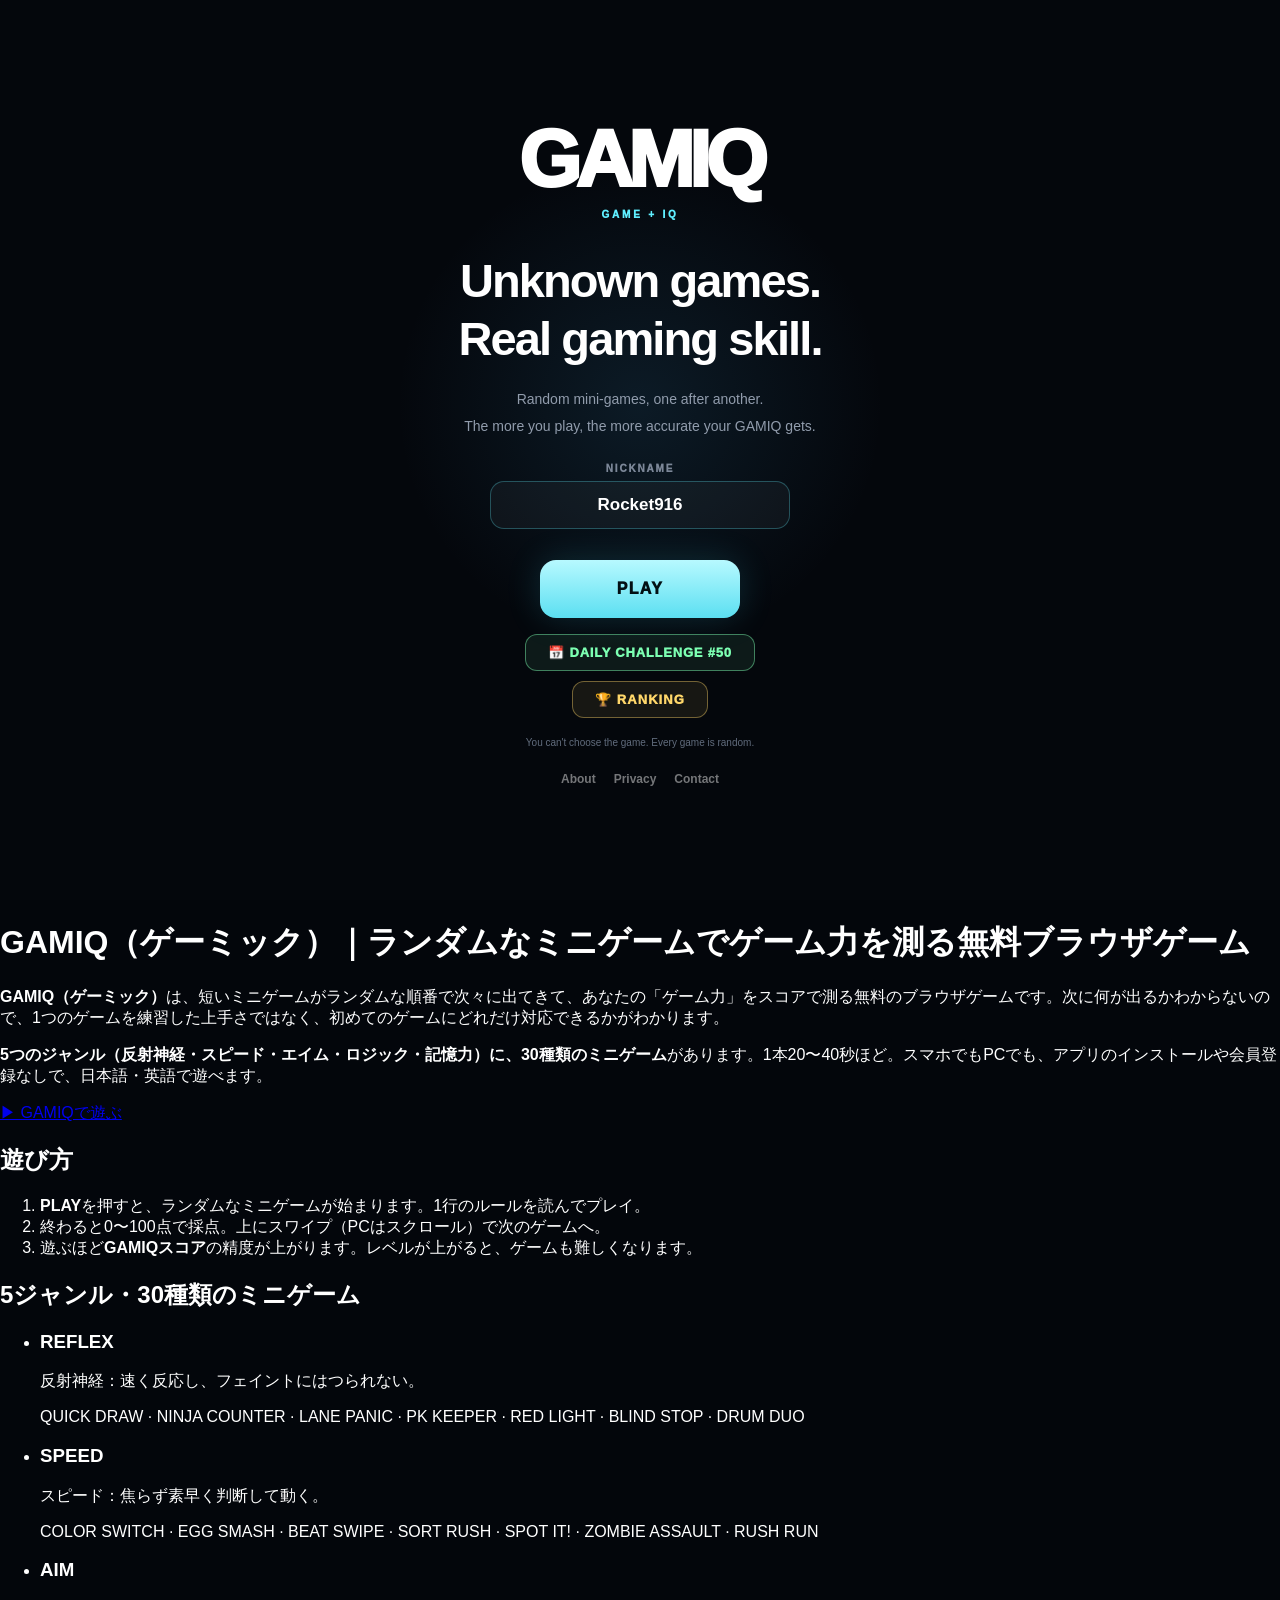
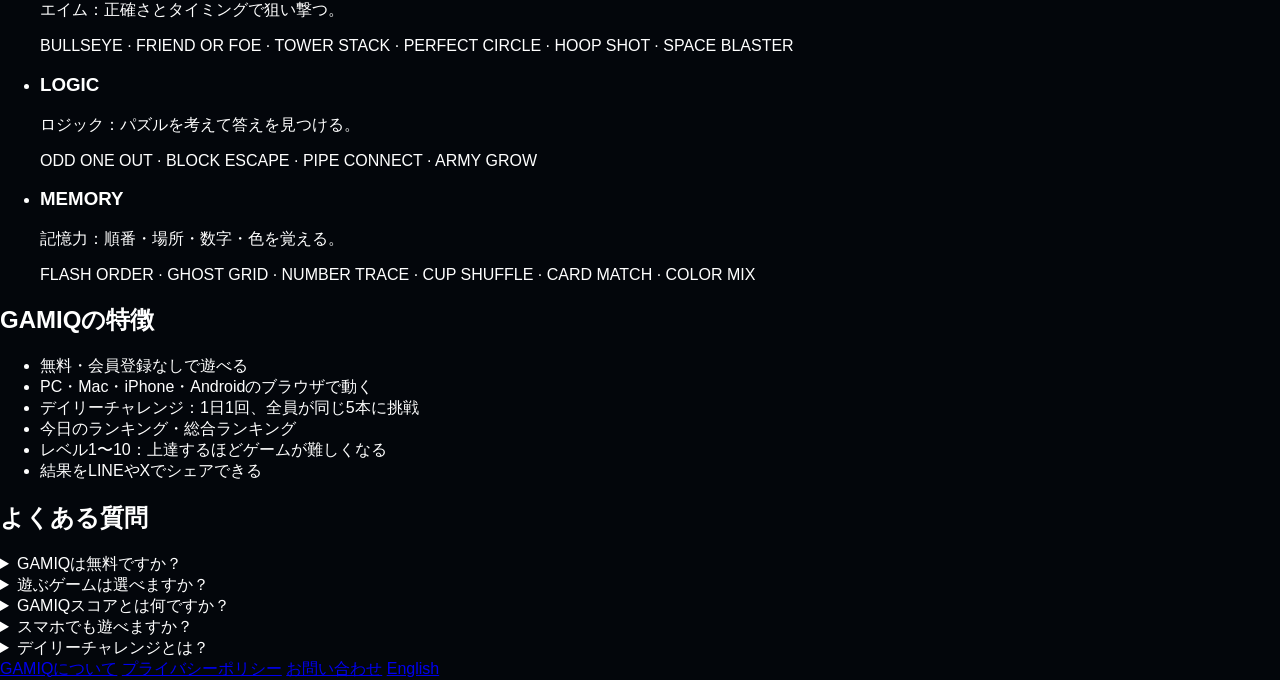
==== ja/index.html @ 4d6bd6ed "Create index.html" ====
<!DOCTYPE html>
<html lang="ja">
<head>
  <meta charset="UTF-8">

  <meta
    name="viewport"
    content="width=device-width, initial-scale=1, viewport-fit=cover"
  >

  <title>GAMIQ（ゲーミック）｜ランダムなミニゲームでゲーム力を測る無料ブラウザゲーム</title>

  <meta name="description" content="GAMIQ（ゲーミック）は、30種類のミニゲームがランダムに出てくる無料ブラウザゲーム。反射神経・スピード・エイム・ロジック・記憶力から、あなたのゲーム力を測定します。スマホ・PC対応、登録不要。">

  <meta
    name="theme-color"
    content="#05070b"
  >


  <!-- Icons -->
  <link rel="icon" href="/favicon.svg" type="image/svg+xml">
  <link rel="icon" href="/favicon-32.png" sizes="32x32" type="image/png">
  <link rel="apple-touch-icon" href="/apple-touch-icon.png">

  <!-- Link preview (LINE, X, Facebook, Discord...) -->
  <meta property="og:type" content="website">
  <meta property="og:site_name" content="GAMIQ">
  <meta property="og:title" content="GAMIQ（ゲーミック）｜ランダムなミニゲームで、本当のゲーム力を測れ。">
  <meta property="og:description" content="ランダムに出てくるミニゲームで、あなたの本当のゲーム力を測定。Random mini-games that measure your real gaming skill.">
  <link rel="canonical" href="https://playgamiq.com/ja/">
  <link rel="alternate" hreflang="en" href="https://playgamiq.com/">
  <link rel="alternate" hreflang="ja" href="https://playgamiq.com/ja/">
  <link rel="alternate" hreflang="x-default" href="https://playgamiq.com/">
  <meta name="google-adsense-account" content="ca-pub-6898056372113472">
  <meta property="og:url" content="https://playgamiq.com/ja/">
  <meta property="og:image" content="https://playgamiq.com/og-image.png">
  <meta property="og:image:width" content="1200">
  <meta property="og:image:height" content="630">
  <meta property="og:image:alt" content="GAMIQ — Random mini-games. Real gaming skill.">
  <meta name="twitter:card" content="summary_large_image">


  <!-- Google Analytics -->
  <script
    async
    src="https://www.googletagmanager.com/gtag/js?id=G-G4N0D0J3YC"
  ></script>

  <script>
    window.dataLayer =
      window.dataLayer || [];

    function gtag(){
      dataLayer.push(arguments);
    }

    gtag(
      "js",
      new Date()
    );

    gtag(
      "config",
      "G-G4N0D0J3YC"
    );
  </script>



  <script type="application/ld+json">{"@context": "https://schema.org", "@type": "WebSite", "name": "GAMIQ", "alternateName": "ゲーミック", "url": "https://playgamiq.com/", "inLanguage": ["en", "ja"]}</script>
  <script type="application/ld+json">{"@context": "https://schema.org", "@type": "VideoGame", "name": "GAMIQ", "alternateName": ["ゲーミック", "GAMIQ (Game IQ)"], "url": "https://playgamiq.com/ja/", "description": "GAMIQ（ゲーミック）は、短いミニゲームがランダムな順番で次々に出てきて、あなたの「ゲーム力」をスコアで測る無料のブラウザゲームです。次に何が出るかわからないので、1つのゲームを練習した上手さではなく、初めてのゲームにどれだけ対応できるかがわかります。", "inLanguage": ["en", "ja"], "gamePlatform": ["Web browser", "PC", "Smartphone"], "applicationCategory": "Game", "operatingSystem": "Any (web browser)", "playMode": "SinglePlayer", "genre": ["Casual", "Mini-games", "Reaction", "Puzzle", "Memory", "Brain game"], "isAccessibleForFree": true, "offers": {"@type": "Offer", "price": "0", "priceCurrency": "USD"}, "image": "https://playgamiq.com/og-image.png"}</script>
  <script type="application/ld+json">{"@context": "https://schema.org", "@type": "FAQPage", "mainEntity": [{"@type": "Question", "name": "GAMIQは無料ですか？", "acceptedAnswer": {"@type": "Answer", "text": "はい。GAMIQはブラウザで遊べる完全無料のゲームです。インストールも会員登録も必要ありません。"}}, {"@type": "Question", "name": "遊ぶゲームは選べますか？", "acceptedAnswer": {"@type": "Answer", "text": "選べません。ゲームはわざとランダムな順番で出てきます。準備していないゲームにどれだけ対応できるかを測るためです。"}}, {"@type": "Question", "name": "GAMIQスコアとは何ですか？", "acceptedAnswer": {"@type": "Answer", "text": "反射神経・スピード・エイム・ロジック・記憶力と、新しいゲームへの適応力（ADAPT）を、ミニゲームの結果からGAMIQ独自の方法で計算したスコアです。ゲーム内の数値であり、医学的・心理学的なIQテストではありません。"}}, {"@type": "Question", "name": "スマホでも遊べますか？", "acceptedAnswer": {"@type": "Answer", "text": "はい。スマホ（スワイプで次のゲームへ）でも、PC（スクロールやキーボードで操作）でも遊べます。"}}, {"@type": "Question", "name": "デイリーチャレンジとは？", "acceptedAnswer": {"@type": "Answer", "text": "1日1回、全員が同じ5本（各ジャンル1本ずつ）に挑戦し、その結果で今日のランキングが決まるモードです。"}}]}</script>

  <!-- GAMIQ V2 CSS -->
  <link
    rel="stylesheet"
    href="/js/styles.css"
  >
</head>

<body id="top">

  <div id="gamiq-app"></div>

  <!-- Readable text for search engines, AI and people (no JavaScript needed).
       Shown below the start screen; hidden while playing. -->
  <main id="gamiq-info" class="gq-info" lang="ja">
    <h1>GAMIQ（ゲーミック）｜ランダムなミニゲームでゲーム力を測る無料ブラウザゲーム</h1>
    <p><strong>GAMIQ（ゲーミック）</strong>は、短いミニゲームがランダムな順番で次々に出てきて、あなたの「ゲーム力」をスコアで測る無料のブラウザゲームです。次に何が出るかわからないので、1つのゲームを練習した上手さではなく、初めてのゲームにどれだけ対応できるかがわかります。</p><p><strong>5つのジャンル（反射神経・スピード・エイム・ロジック・記憶力）に、30種類のミニゲーム</strong>があります。1本20〜40秒ほど。スマホでもPCでも、アプリのインストールや会員登録なしで、日本語・英語で遊べます。</p>
    <p><a class="gq-info-play" href="#top">▶ GAMIQで遊ぶ</a></p>
    <h2>遊び方</h2>
    <ol><li><strong>PLAY</strong>を押すと、ランダムなミニゲームが始まります。1行のルールを読んでプレイ。</li><li>終わると0〜100点で採点。上にスワイプ（PCはスクロール）で次のゲームへ。</li><li>遊ぶほど<strong>GAMIQスコア</strong>の精度が上がります。レベルが上がると、ゲームも難しくなります。</li></ol>
    <h2>5ジャンル・30種類のミニゲーム</h2>
    <ul class="gq-info-genres"><li><h3>REFLEX</h3><p>反射神経：速く反応し、フェイントにはつられない。</p><p class="gq-info-games">QUICK DRAW · NINJA COUNTER · LANE PANIC · PK KEEPER · RED LIGHT · BLIND STOP · DRUM DUO</p></li><li><h3>SPEED</h3><p>スピード：焦らず素早く判断して動く。</p><p class="gq-info-games">COLOR SWITCH · EGG SMASH · BEAT SWIPE · SORT RUSH · SPOT IT! · ZOMBIE ASSAULT · RUSH RUN</p></li><li><h3>AIM</h3><p>エイム：正確さとタイミングで狙い撃つ。</p><p class="gq-info-games">BULLSEYE · FRIEND OR FOE · TOWER STACK · PERFECT CIRCLE · HOOP SHOT · SPACE BLASTER</p></li><li><h3>LOGIC</h3><p>ロジック：パズルを考えて答えを見つける。</p><p class="gq-info-games">ODD ONE OUT · BLOCK ESCAPE · PIPE CONNECT · ARMY GROW</p></li><li><h3>MEMORY</h3><p>記憶力：順番・場所・数字・色を覚える。</p><p class="gq-info-games">FLASH ORDER · GHOST GRID · NUMBER TRACE · CUP SHUFFLE · CARD MATCH · COLOR MIX</p></li></ul>
    <h2>GAMIQの特徴</h2>
    <ul><li>無料・会員登録なしで遊べる</li><li>PC・Mac・iPhone・Androidのブラウザで動く</li><li>デイリーチャレンジ：1日1回、全員が同じ5本に挑戦</li><li>今日のランキング・総合ランキング</li><li>レベル1〜10：上達するほどゲームが難しくなる</li><li>結果をLINEやXでシェアできる</li></ul>
    <h2>よくある質問</h2>
    <div class="gq-info-faq"><details><summary>GAMIQは無料ですか？</summary><p>はい。GAMIQはブラウザで遊べる完全無料のゲームです。インストールも会員登録も必要ありません。</p></details><details><summary>遊ぶゲームは選べますか？</summary><p>選べません。ゲームはわざとランダムな順番で出てきます。準備していないゲームにどれだけ対応できるかを測るためです。</p></details><details><summary>GAMIQスコアとは何ですか？</summary><p>反射神経・スピード・エイム・ロジック・記憶力と、新しいゲームへの適応力（ADAPT）を、ミニゲームの結果からGAMIQ独自の方法で計算したスコアです。ゲーム内の数値であり、医学的・心理学的なIQテストではありません。</p></details><details><summary>スマホでも遊べますか？</summary><p>はい。スマホ（スワイプで次のゲームへ）でも、PC（スクロールやキーボードで操作）でも遊べます。</p></details><details><summary>デイリーチャレンジとは？</summary><p>1日1回、全員が同じ5本（各ジャンル1本ずつ）に挑戦し、その結果で今日のランキングが決まるモードです。</p></details></div>
    <nav class="gq-info-links">
      <a href="/about.html?lang=ja">GAMIQについて</a>
      <a href="/privacy.html?lang=ja">プライバシーポリシー</a>
      <a href="/contact.html?lang=ja">お問い合わせ</a>
      <a href="/" hreflang="en">English</a>
    </nav>
  </main>



  <nav
    aria-label="Site information"
    hidden
  >
    <a href="/about.html">
      About
    </a>

    <a href="/privacy.html">
      Privacy
    </a>

    <a href="/contact.html">
      Contact
    </a>
  </nav>


  <!-- GAMIQ V2 -->
  <script
    type="module"
    src="/js/app.js"
  ></script>

</body>
</html>
---- js/styles.css ----
/* =========================================================
GAMIQ V2
FULL STYLESHEET
========================================================= */


/* =========================================================
RESET / BASE
========================================================= */

*{
  box-sizing:border-box;
}

html,
body{
  margin:0;
  min-height:100%;
  background:#03060b;
  color:#ffffff;
  font-family:
    Inter,
    -apple-system,
    BlinkMacSystemFont,
    "Segoe UI",
    sans-serif;
}

body{
  overflow:hidden;
}

button{
  font:inherit;
}

button,
[role="button"]{
  -webkit-tap-highlight-color:transparent;
}

#郢夊ｺｫamiq-app{
  min-height:100vh;
}

#gamiq-app{
  min-height:100vh;
}


/* =========================================================
APP
========================================================= */

.gamiq-v2{
  position:relative;

  width:100%;
  height:100vh;

  overflow:hidden;

  background:
    radial-gradient(
      circle at 50% 30%,
      rgba(39,86,126,.10),
      transparent 35%
    ),
    #03060b;
}


/* =========================================================
TOP HEADER
========================================================= */

.gamiq-live-header{
  position:relative;

  z-index:100;

  height:72px;

  display:flex;
  align-items:center;
  justify-content:space-between;

  padding:
    0 20px;

  border-bottom:
    1px solid
    rgba(255,255,255,.055);

  background:
    rgba(3,6,11,.92);

  backdrop-filter:
    blur(14px);
}


.gamiq-live-brand{
  display:flex;
  flex-direction:column;

  line-height:1;
}


.gamiq-live-brand strong{
  font-size:25px;
  font-weight:1000;

  letter-spacing:-.04em;
}


.gamiq-live-brand span{
  margin-top:4px;

  color:#737d8d;

  font-size:7px;
  font-weight:900;

  letter-spacing:.27em;
}


.gamiq-live-data{
  display:flex;
  align-items:center;

  gap:27px;
}


.gamiq-live-item{
  display:flex;
  flex-direction:column;

  align-items:center;

  min-width:54px;
}


.gamiq-live-item span{
  margin-bottom:3px;

  color:#626c7c;

  font-size:7px;
  font-weight:1000;

  letter-spacing:.18em;
}


.gamiq-live-item strong{
  color:#ffffff;

  font-size:19px;
  font-weight:1000;

  line-height:1;
}


.gamiq-results-button{
  min-height:40px;

  padding:
    0 17px;

  border:
    1px solid
    rgba(255,255,255,.13);

  border-radius:12px;

  background:
    rgba(255,255,255,.045);

  color:#ffffff;

  font-size:11px;
  font-weight:900;

  cursor:pointer;

  transition:
    background .15s ease,
    transform .15s ease;
}


.gamiq-results-button:hover{
  background:
    rgba(255,255,255,.08);
}


.gamiq-results-button:active{
  transform:scale(.97);
}


/* =========================================================
FEED
========================================================= */

.gamiq-feed{
  position:relative;

  width:100%;
  height:
    calc(100vh - 72px);

  overflow:hidden;

  touch-action:pan-y;
}


.gamiq-feed-card{
  position:absolute;

  inset:0;

  display:flex;
  align-items:center;
  justify-content:center;

  padding:
    2px 20px 18px;

  transition:
    transform .35s cubic-bezier(.2,.8,.2,1),
    opacity .35s ease;
}


.gamiq-feed-card.current{
  z-index:3;

  transform:
    translateY(0);

  opacity:1;
}


.gamiq-feed-card.next{
  z-index:2;

  transform:
    translateY(100%);

  opacity:.15;
}


.gamiq-feed-card.preview{
  pointer-events:none;
}


/* =========================================================
GAME CARD
========================================================= */

.gamiq-game-shell{
  position:relative;

  width:min(
    760px,
    100%
  );

  height:min(
    680px,
    calc(100vh - 108px)
  );

  min-height:500px;

  display:flex;
  flex-direction:column;

  overflow:hidden;

  border:
    1px solid
    rgba(255,255,255,.11);

  border-radius:24px;

  background:
    linear-gradient(
      180deg,
      #111823,
      #090d14
    );

  box-shadow:
    0 25px 80px
    rgba(0,0,0,.35);
}


/* =========================================================
GAME TITLE
========================================================= */

.gamiq-game-top{
  position:relative;

  z-index:10;

  min-height:78px;

  display:flex;
  align-items:flex-start;
  justify-content:space-between;

  padding:
    20px 18px 12px;
}


.gamiq-game-top > div:first-child{
  min-width:0;
}


.gamiq-game-skill{
  display:block;

  margin-bottom:4px;

  color:#5fefff;

  font-size:9px;
  font-weight:1000;

  letter-spacing:.17em;
}


.gamiq-game-top h2{
  margin:0;

  color:#ffffff;

  font-size:
    clamp(
      24px,
      3vw,
      31px
    );

  font-weight:1000;

  letter-spacing:-.045em;

  line-height:1;
}


.gamiq-game-type{
  padding:
    6px 10px;

  border:
    1px solid
    rgba(255,255,255,.09);

  border-radius:999px;

  color:#778294;

  font-size:8px;
  font-weight:1000;

  letter-spacing:.15em;

  text-transform:uppercase;
}


/* =========================================================
GAME HOST
========================================================= */

.gamiq-game-host{
  position:relative;

  flex:1 1 0;

  width:100%;

  min-width:0;
  min-height:0;

  display:flex;
  align-items:stretch;
  justify-content:stretch;

  padding:
    0 74px 18px;

  overflow:hidden;
}


.gamiq-game-host > *{
  width:100%;
  height:100%;

  min-width:0;
  min-height:0;
}


/* =========================================================
RULE OVERLAY
========================================================= */

.gamiq-rule-overlay{
  position:absolute;

  z-index:80;

  inset:78px 0 0;

  display:flex;
  flex-direction:column;

  align-items:center;
  justify-content:center;

  padding:28px;

  background:
    rgba(4,8,14,.94);

  backdrop-filter:
    blur(8px);

  text-align:center;

  opacity:1;

  transition:
    opacity .22s ease,
    visibility .22s ease;
}


.gamiq-rule-overlay.hide{
  opacity:0;
  visibility:hidden;

  pointer-events:none;
}


.gamiq-rule-overlay span{
  margin-bottom:13px;

  color:#55eaff;

  font-size:10px;
  font-weight:1000;

  letter-spacing:.24em;
}


.gamiq-rule-overlay strong{
  max-width:520px;

  color:#ffffff;

  font-size:
    clamp(
      20px,
      3vw,
      32px
    );

  font-weight:1000;

  line-height:1.35;
}


/* =========================================================
COMPLETE
========================================================= */

.gamiq-card-complete{
  position:absolute;

  z-index:90;

  inset:0;

  display:flex;
  flex-direction:column;

  align-items:center;
  justify-content:center;

  background:
    rgba(3,6,11,.94);

  backdrop-filter:
    blur(10px);

  opacity:0;
  visibility:hidden;

  pointer-events:none;

  transition:
    opacity .25s ease,
    visibility .25s ease;
}


.gamiq-card-complete.show{
  opacity:1;
  visibility:visible;
}


.gamiq-complete-label{
  margin-bottom:16px;

  color:#ff5573;

  font-size:10px;
  font-weight:1000;

  letter-spacing:.28em;
}


.gamiq-complete-score{
  color:#ffffff;

  font-size:
    clamp(
      70px,
      10vw,
      118px
    );

  font-weight:1000;

  line-height:.9;

  text-shadow:
    0 0 35px
    rgba(255,255,255,.11);
}


.gamiq-complete-skill{
  margin-top:18px;

  color:#808b9c;

  font-size:12px;
  font-weight:1000;

  letter-spacing:.2em;
}


.gamiq-swipe-next{
  position:absolute;

  bottom:34px;

  color:
    rgba(255,255,255,.68);

  font-size:10px;
  font-weight:1000;

  letter-spacing:.16em;
}


.gamiq-card-complete.error
.gamiq-complete-score{
  color:#ff526e;
}


/* =========================================================
ERROR
========================================================= */

.gamiq-game-error{
  width:100%;
  height:100%;

  display:flex;
  flex-direction:column;

  align-items:center;
  justify-content:center;

  gap:8px;

  color:#ffffff;
}


.gamiq-game-error strong{
  color:#ff526e;

  font-size:16px;
}


.gamiq-game-error span{
  color:#7d8798;

  font-size:11px;
}


/* =========================================================
START SCREEN
========================================================= */

.gamiq-start-screen{
  position:absolute;

  z-index:200;

  inset:0;

  display:flex;
  align-items:center;
  justify-content:center;

  background:
    radial-gradient(
      circle at 50% 45%,
      rgba(54,130,175,.16),
      transparent 30%
    ),
    #04070c;

  transition:
    opacity .3s ease,
    visibility .3s ease;
}


.gamiq-start-screen.hidden{
  opacity:0;
  visibility:hidden;

  pointer-events:none;
}


.gamiq-start-inner{
  width:min(
    560px,
    calc(100% - 40px)
  );

  text-align:center;
}


.gamiq-start-logo{
  color:#ffffff;

  font-size:
    clamp(
      50px,
      8vw,
      80px
    );

  font-weight:1000;

  letter-spacing:-.07em;
}


.gamiq-start-sub{
  margin-top:3px;

  color:#5fefff;

  font-size:10px;
  font-weight:1000;

  letter-spacing:.28em;
}


.gamiq-start-inner h1{
  margin:
    32px 0 17px;

  color:#ffffff;

  font-size:
    clamp(
      29px,
      5vw,
      47px
    );

  line-height:1.25;

  letter-spacing:-.04em;
}


.gamiq-start-inner p{
  margin:0;

  color:#919cac;

  font-size:14px;

  line-height:1.9;
}


.gamiq-start-button{
  display:block;

  min-width:200px;
  min-height:58px;

  margin:
    28px auto 16px;

  border:0;

  border-radius:16px;

  background:
    linear-gradient(
      180deg,
      #b7f9ff,
      #5bdff1
    );

  color:#031014;

  font-size:16px;
  font-weight:1000;

  letter-spacing:.08em;

  cursor:pointer;

  box-shadow:
    0 0 35px
    rgba(65,220,245,.16);
}


.gamiq-start-button:active{
  transform:scale(.97);
}


.gamiq-start-inner small{
  color:#616c7d;

  font-size:10px;
}


/* =========================================================
GENERIC GAME UI
========================================================= */

.three-stage,
.reflex-stage,
.memory-wrap,
.puzzle-wrap{
  width:100%;
  height:100%;

  min-height:0;
}


.three-stage{
  position:relative;

  overflow:hidden;

  border-radius:20px;

  background:#050910;
}


.three-hud{
  position:absolute;

  z-index:10;

  left:12px;
  top:12px;

  padding:
    7px 11px;

  border:
    1px solid
    rgba(255,255,255,.09);

  border-radius:10px;

  background:
    rgba(0,0,0,.46);

  color:#ffffff;
}


.three-hud span{
  display:block;

  color:#778294;

  font-size:7px;
  font-weight:1000;

  letter-spacing:.15em;
}


.three-hud strong{
  font-size:17px;
}


/* =========================================================
MEMORY
========================================================= */

.memory-wrap{
  display:flex;
  flex-direction:column;

  gap:10px;
}


.memory-head,
.memory-status{
  min-height:40px;

  display:flex;
  align-items:center;
  justify-content:space-between;

  padding:
    0 14px;

  border:
    1px solid
    rgba(255,255,255,.08);

  border-radius:12px;

  background:
    rgba(255,255,255,.025);

  color:#ffffff;
}


.memory-head span,
.memory-status span{
  color:#788496;

  font-size:8px;
  font-weight:1000;

  letter-spacing:.16em;
}


.memory-head strong,
.memory-status strong{
  font-size:18px;
  font-weight:1000;
}


.memory-grid{
  flex:1;

  width:100%;
  height:100%;

  min-height:0;

  display:grid;

  grid-template-columns:
    repeat(
      4,
      minmax(
        0,
        1fr
      )
    );

  grid-template-rows:
    repeat(
      4,
      minmax(
        0,
        1fr
      )
    );

  gap:10px;

  padding:12px;

  border:
    1px solid
    rgba(255,255,255,.08);

  border-radius:20px;

  background:
    rgba(2,7,11,.7);

  aspect-ratio:auto;
}


.memory-cell,
.memory-number,
.memory-tile{
  min-width:0;
  min-height:0;

  display:flex;
  align-items:center;
  justify-content:center;

  border:
    1px solid
    rgba(255,255,255,.09);

  border-radius:16px;

  background:
    linear-gradient(
      180deg,
      #182130,
      #0c1119
    );

  color:#ffffff;

  font-size:
    clamp(
      22px,
      4vw,
      38px
    );

  font-weight:1000;

  cursor:pointer;

  transition:
    transform .12s ease,
    background .15s ease,
    box-shadow .15s ease;
}


.memory-cell.active,
.memory-number.active,
.memory-tile.active{
  background:
    linear-gradient(
      180deg,
      #8affb0,
      #44df7e
    );

  color:#03120a;

  box-shadow:
    0 0 25px
    rgba(80,255,140,.24);
}


.memory-cell.correct,
.memory-number.correct,
.memory-tile.correct{
  background:#2bdc78;

  color:#03120a;

  transform:scale(.96);
}


.memory-cell.wrong,
.memory-number.wrong,
.memory-tile.wrong{
  background:#ff496a;

  animation:
    gamiq-shake
    .18s ease;
}


/* =========================================================
PUZZLE
========================================================= */

.puzzle-wrap{
  display:flex;
  flex-direction:column;

  align-items:center;
  justify-content:center;

  gap:10px;
}


.puzzle-hud{
  width:100%;

  display:flex;
  align-items:center;
  justify-content:space-between;

  padding:
    9px 13px;

  border:
    1px solid
    rgba(255,255,255,.08);

  border-radius:12px;

  background:
    rgba(255,255,255,.025);

  color:#ffffff;
}


.block-board,
.pipe-grid,
.laser-puzzle{
  position:relative;

  width:min(
    100%,
    520px
  );

  max-width:520px;

  aspect-ratio:1/1;

  margin:
    0 auto;

  overflow:hidden;

  border:
    1px solid
    rgba(255,255,255,.08);

  border-radius:20px;

  background:
    linear-gradient(
      180deg,
      #101722,
      #060a10
    );
}


.block-tile{
  position:absolute;

  border:
    1px solid
    rgba(255,255,255,.12);

  border-radius:10px;

  background:
    linear-gradient(
      180deg,
      #526073,
      #2c3541
    );

  cursor:grab;

  box-shadow:
    inset 0 1px
    rgba(255,255,255,.08);
}


.block-tile.target{
  background:
    linear-gradient(
      180deg,
      #ff6b78,
      #e73758
    );

  box-shadow:
    0 0 18px
    rgba(255,55,90,.25);
}


.pipe-cell{
  display:flex;
  align-items:center;
  justify-content:center;

  border:
    1px solid
    rgba(255,255,255,.07);

  background:#101722;

  color:#55eaff;

  cursor:pointer;
}


.laser-puzzle{
  display:flex;
  align-items:center;
  justify-content:center;
}


/* =========================================================
REFLEX - SHARED
========================================================= */

.reflex-game{
  width:100%;
  height:100%;

  display:flex;
  flex-direction:column;

  gap:10px;
}


.reflex-game-hud{
  display:flex;
  align-items:center;
  justify-content:space-between;

  padding:
    9px 13px;

  border:
    1px solid
    rgba(255,255,255,.08);

  border-radius:12px;

  background:
    rgba(255,255,255,.025);
}


.reflex-game-hud span{
  color:#7b8798;

  font-size:8px;
  font-weight:1000;

  letter-spacing:.14em;
}


.reflex-game-hud strong{
  font-size:19px;
}


.reflex-screen-hit{
  animation:
    reflex-hit-flash
    .18s ease;
}


.reflex-screen-fail{
  animation:
    gamiq-shake
    .2s ease;
}


@keyframes reflex-hit-flash{

  0%{
    filter:brightness(1);
  }

  40%{
    filter:brightness(1.75);
  }

  100%{
    filter:brightness(1);
  }

}


/* =========================================================
NINJA COUNTER
========================================================= */

.ninja-arena{
  position:relative;

  flex:1;

  min-height:0;

  overflow:hidden;

  display:flex;
  align-items:center;
  justify-content:center;

  border:
    1px solid
    rgba(255,255,255,.08);

  border-radius:20px;

  background:
    radial-gradient(
      circle at 50% 55%,
      rgba(55,255,130,.12),
      transparent 26%
    ),
    linear-gradient(
      180deg,
      #07120d,
      #030704
    );
}


.ninja-player{
  position:relative;

  z-index:5;

  font-size:
    clamp(
      86px,
      17vw,
      150px
    );

  transition:
    transform .12s ease;

  filter:
    drop-shadow(
      0 15px 24px
      rgba(0,0,0,.45)
    );
}


.ninja-player.slash-left{
  transform:
    translateX(-35px)
    rotate(-12deg)
    scale(1.08);
}


.ninja-player.slash-right{
  transform:
    translateX(35px)
    rotate(12deg)
    scale(1.08);
}


.ninja-player.slash-up{
  transform:
    translateY(-28px)
    scale(1.08);
}


.ninja-danger{
  position:absolute;

  z-index:4;

  width:72px;
  height:72px;

  display:flex;
  align-items:center;
  justify-content:center;

  border-radius:50%;

  background:
    rgba(255,70,95,.16);

  color:#ff5873;

  font-size:40px;
  font-weight:1000;

  opacity:0;

  transform:scale(.4);

  box-shadow:
    0 0 30px
    rgba(255,70,95,.3);

  transition:
    opacity .08s ease,
    transform .08s ease;
}


.ninja-danger.show{
  opacity:1;
}


.ninja-danger-top{
  top:10%;
  left:50%;

  transform:
    translateX(-50%)
    scale(.4);
}


.ninja-danger-top.show{
  transform:
    translateX(-50%)
    scale(1);
}


.ninja-danger-left{
  left:8%;
  top:50%;

  transform:
    translateY(-50%)
    scale(.4);
}


.ninja-danger-left.show{
  transform:
    translateY(-50%)
    scale(1);
}


.ninja-danger-right{
  right:8%;
  top:50%;

  transform:
    translateY(-50%)
    scale(.4);
}


.ninja-danger-right.show{
  transform:
    translateY(-50%)
    scale(1);
}


.ninja-controls{
  display:grid;

  grid-template-columns:
    repeat(
      3,
      1fr
    );

  gap:8px;
}


.ninja-controls button{
  min-height:58px;

  border:
    1px solid
    rgba(255,255,255,.1);

  border-radius:14px;

  background:
    linear-gradient(
      180deg,
      #17221d,
      #08100b
    );

  color:#8effaf;

  font-size:27px;
  font-weight:1000;

  cursor:pointer;
}


.reflex-impact{
  position:absolute;

  z-index:20;

  left:50%;
  top:22%;

  transform:
    translate(-50%,-50%)
    scale(.6);

  font-size:
    clamp(
      27px,
      5vw,
      44px
    );

  font-weight:1000;

  opacity:0;

  pointer-events:none;
}


.reflex-impact.show{
  animation:
    reflex-impact-pop
    .3s ease;
}


.reflex-impact.success{
  color:#71ffa0;
}


.reflex-impact.fail{
  color:#ff5873;
}


@keyframes reflex-impact-pop{

  0%{
    opacity:0;

    transform:
      translate(-50%,-50%)
      scale(.5);
  }

  45%{
    opacity:1;

    transform:
      translate(-50%,-50%)
      scale(1.2);
  }

  100%{
    opacity:0;

    transform:
      translate(-50%,-70%)
      scale(.95);
  }

}


/* =========================================================
QUICK DRAW
========================================================= */

.duel-game{
  width:100%;
  height:100%;
}


.duel-arena{
  position:relative;

  flex:1;

  min-height:0;

  overflow:hidden;

  display:flex;
  align-items:center;
  justify-content:center;

  border-radius:20px;

  background:
    linear-gradient(
      180deg,
      #f48b46 0%,
      #70371f 42%,
      #18100c 43%,
      #070605 100%
    );
}


.duel-sun{
  position:absolute;

  top:11%;

  width:115px;
  height:115px;

  border-radius:50%;

  background:
    rgba(255,225,145,.8);
}


.duel-opponent{
  position:relative;

  z-index:4;

  margin-top:50px;

  font-size:
    clamp(
      95px,
      18vw,
      165px
    );

  transition:
    transform .13s ease;
}


.duel-opponent.duel-fake{
  transform:
    rotate(-4deg)
    translateY(-5px);
}


.duel-opponent.duel-hit{
  transform:
    rotate(22deg)
    translateX(35px);
}


.duel-message{
  position:absolute;

  z-index:10;

  bottom:11%;

  padding:
    9px 17px;

  border-radius:999px;

  background:
    rgba(0,0,0,.55);

  color:#ffffff;

  font-size:13px;
  font-weight:1000;

  letter-spacing:.15em;
}


.duel-draw
.duel-message{
  color:#ffdd79;

  box-shadow:
    0 0 25px
    rgba(255,220,120,.25);
}


.duel-shoot{
  min-height:58px;

  border:0;

  border-radius:14px;

  background:
    linear-gradient(
      180deg,
      #ffe18a,
      #ff9d43
    );

  color:#241204;

  font-size:16px;
  font-weight:1000;

  letter-spacing:.15em;

  cursor:pointer;
}


/* =========================================================
LANE PANIC
========================================================= */

.lane-panic-game{
  width:100%;
  height:100%;
}


.lane-panic-arena{
  flex:1;

  min-height:0;

  overflow:hidden;

  border-radius:20px;

  background:#080b10;
}


.lane-panic-road{
  position:relative;

  width:100%;
  height:100%;

  min-height:280px;

  background:
    linear-gradient(
      90deg,
      transparent 32.5%,
      rgba(255,255,255,.11) 33%,
      transparent 33.5%,
      transparent 66%,
      rgba(255,255,255,.11) 66.5%,
      transparent 67%
    ),
    linear-gradient(
      180deg,
      #101722,
      #05070a
    );
}


.lane-warning{
  position:absolute;

  top:8%;

  transform:
    translateX(-50%);

  font-size:54px;

  opacity:0;
}


.lane-warning.show{
  animation:
    lane-warning-drop
    .7s linear;
}


@keyframes lane-warning-drop{

  0%{
    top:5%;
    opacity:0;
  }

  15%{
    opacity:1;
  }

  100%{
    top:75%;
    opacity:1;
  }

}


.lane-player{
  position:absolute;

  left:50%;
  bottom:8%;

  transform:
    translateX(-50%);

  color:#5feaff;

  font-size:50px;

  transition:
    left .13s ease,
    transform .12s ease;
}


.lane-panic-controls{
  display:grid;

  grid-template-columns:
    1fr 1fr;

  gap:8px;
}


.lane-panic-controls button{
  min-height:58px;

  border:
    1px solid
    rgba(255,255,255,.1);

  border-radius:14px;

  background:#121a25;

  color:#ffffff;

  font-size:27px;

  cursor:pointer;
}


/* =========================================================
FRIEND OR FOE
========================================================= */

.friend-foe-game{
  width:100%;
  height:100%;
}


.friend-foe-arena{
  flex:1;

  min-height:0;

  display:grid;

  grid-template-columns:
    repeat(
      3,
      1fr
    );

  align-items:center;

  gap:10px;

  padding:20px;

  border-radius:20px;

  background:
    radial-gradient(
      circle at 50% 50%,
      rgba(80,220,255,.08),
      transparent 30%
    ),
    #050913;
}


.foe-target{
  min-width:0;

  aspect-ratio:1/1;

  border:
    1px solid
    rgba(255,255,255,.08);

  border-radius:17px;

  background:
    rgba(255,255,255,.035);

  font-size:
    clamp(
      48px,
      8vw,
      84px
    );

  cursor:pointer;
}


.foe-target.foe-hit{
  background:
    rgba(60,235,130,.22);

  transform:scale(1.08);
}


.foe-target.foe-wrong{
  background:
    rgba(255,70,100,.22);

  animation:
    gamiq-shake
    .18s ease;
}


.foe-status{
  min-height:32px;

  display:flex;
  align-items:center;
  justify-content:center;

  color:#828d9d;

  font-size:10px;
  font-weight:1000;

  letter-spacing:.14em;
}


/* =========================================================
THREE.JS GENERIC
========================================================= */

.three-stage canvas,
.zombie-3d-world canvas,
.space-blaster-world canvas,
.race-3d-world canvas,
.factory-3d-world canvas{
  display:block;

  width:100% !important;
  height:100% !important;
}


/* =========================================================
ZOMBIE SLASH
========================================================= */

.zombie-slash-wrap{
  width:100%;
  height:100%;

  display:flex;
  flex-direction:column;

  gap:9px;
}


.zombie-slash-hud{
  display:grid;

  grid-template-columns:
    repeat(
      3,
      1fr
    );

  gap:7px;
}


.zombie-hud-item{
  padding:
    8px 10px;

  border:
    1px solid
    rgba(255,255,255,.08);

  border-radius:11px;

  background:
    rgba(5,12,8,.76);

  text-align:center;
}


.zombie-hud-item span{
  display:block;

  margin-bottom:2px;

  color:
    rgba(255,255,255,.46);

  font-size:7px;
  font-weight:1000;

  letter-spacing:.15em;
}


.zombie-hud-item strong{
  color:#ffffff;

  font-size:16px;
  font-weight:1000;
}


.zombie-combo-item strong{
  color:#74ffa0;
}


.zombie-life-item strong{
  color:#ff5270;
}


.zombie-slash-stage{
  position:relative;

  flex:1;

  min-height:0;

  overflow:hidden;

  border-radius:19px;

  background:#030706;

  touch-action:none;
}


.zombie-3d-world{
  position:absolute;

  inset:0;

  width:100%;
  height:100%;
}


.zombie-slash-canvas{
  position:absolute;

  z-index:20;

  inset:0;

  width:100%;
  height:100%;

  cursor:crosshair;

  touch-action:none;
}


.zombie-slash-hint{
  position:absolute;

  z-index:12;

  left:50%;
  bottom:13px;

  transform:
    translateX(-50%);

  padding:
    6px 11px;

  border:
    1px solid
    rgba(255,255,255,.1);

  border-radius:999px;

  background:
    rgba(0,0,0,.42);

  color:
    rgba(255,255,255,.62);

  font-size:8px;
  font-weight:1000;

  letter-spacing:.15em;

  pointer-events:none;

  animation:
    zombie-hint-fade
    2.4s ease forwards;
}


@keyframes zombie-hint-fade{

  0%{
    opacity:0;
  }

  15%,
  65%{
    opacity:1;
  }

  100%{
    opacity:0;
  }

}


.zombie-slash-message{
  position:absolute;

  z-index:30;

  left:50%;
  top:32%;

  transform:
    translate(-50%,-50%)
    scale(.55);

  color:#ffffff;

  font-size:
    clamp(
      29px,
      6vw,
      52px
    );

  font-weight:1000;

  font-style:italic;

  opacity:0;

  pointer-events:none;

  text-shadow:
    0 0 18px
    rgba(100,255,150,.8);
}


.zombie-slash-message.show{
  animation:
    zombie-message-pop
    .4s ease;
}


@keyframes zombie-message-pop{

  0%{
    opacity:0;

    transform:
      translate(-50%,-50%)
      scale(.5);
  }

  35%{
    opacity:1;

    transform:
      translate(-50%,-50%)
      scale(1.2);
  }

  100%{
    opacity:0;

    transform:
      translate(-50%,-75%)
      scale(.95);
  }

}


.zombie-slash-combo-pop{
  position:absolute;

  z-index:31;

  right:8%;
  top:16%;

  color:#77ffa0;

  font-size:
    clamp(
      25px,
      5vw,
      43px
    );

  font-weight:1000;

  opacity:0;

  pointer-events:none;
}


.zombie-slash-combo-pop.show{
  animation:
    gamiq-combo-pop
    .36s ease;
}


.zombie-stage-hit{
  animation:
    zombie-hit-screen
    .14s ease;
}


@keyframes zombie-hit-screen{

  0%{
    filter:brightness(1);
  }

  45%{
    filter:
      brightness(1.55)
      saturate(1.4);
  }

  100%{
    filter:brightness(1);
  }

}


.zombie-stage-damage{
  animation:
    gamiq-shake
    .26s ease;

  box-shadow:
    inset 0 0 70px
    rgba(255,40,70,.35);
}


/* =========================================================
SPACE BLASTER
========================================================= */

.space-blaster-wrap{
  width:100%;
  height:100%;

  display:flex;
  flex-direction:column;

  gap:9px;
}


.space-blaster-hud{
  display:grid;

  grid-template-columns:
    repeat(
      3,
      1fr
    );

  gap:7px;
}


.space-hud-item{
  padding:
    8px 9px;

  border:
    1px solid
    rgba(255,255,255,.08);

  border-radius:11px;

  background:
    rgba(4,8,18,.82);

  text-align:center;
}


.space-hud-item span{
  display:block;

  margin-bottom:2px;

  color:
    rgba(255,255,255,.46);

  font-size:7px;
  font-weight:1000;

  letter-spacing:.14em;
}


.space-hud-item strong{
  color:#ffffff;

  font-size:15px;
  font-weight:1000;
}


.space-hud-item:nth-child(2)
strong{
  color:#61efff;
}


.space-blaster-stage{
  position:relative;

  flex:1;

  min-height:0;

  overflow:hidden;

  border-radius:19px;

  background:#01040b;

  cursor:none;

  touch-action:none;
}


.space-blaster-world{
  position:absolute;

  inset:0;

  width:100%;
  height:100%;
}


.space-crosshair{
  position:absolute;

  z-index:30;

  width:42px;
  height:42px;

  transform:
    translate(-50%,-50%);

  border:
    2px solid
    rgba(98,239,255,.95);

  border-radius:50%;

  pointer-events:none;

  box-shadow:
    0 0 18px
    rgba(90,235,255,.7),

    inset 0 0 10px
    rgba(90,235,255,.25);
}


.space-crosshair::before,
.space-crosshair::after{
  content:"";

  position:absolute;

  left:50%;
  top:50%;

  background:#ffffff;

  transform:
    translate(-50%,-50%);
}


.space-crosshair::before{
  width:56px;
  height:2px;
}


.space-crosshair::after{
  width:2px;
  height:56px;
}


.space-crosshair span{
  position:absolute;

  left:50%;
  top:50%;

  width:5px;
  height:5px;

  transform:
    translate(-50%,-50%);

  border-radius:50%;

  background:#ffffff;

  box-shadow:
    0 0 12px
    #61efff;
}


.space-blaster-message{
  position:absolute;

  z-index:40;

  left:50%;
  top:25%;

  transform:
    translate(-50%,-50%)
    scale(.6);

  color:#ffffff;

  font-size:
    clamp(
      28px,
      6vw,
      52px
    );

  font-weight:1000;

  font-style:italic;

  opacity:0;

  pointer-events:none;

  text-shadow:
    0 0 20px
    rgba(90,235,255,.8);
}


.space-blaster-message.show{
  animation:
    space-message-pop
    .42s ease;
}


@keyframes space-message-pop{

  0%{
    opacity:0;

    transform:
      translate(-50%,-50%)
      scale(.5);
  }

  35%{
    opacity:1;

    transform:
      translate(-50%,-50%)
      scale(1.2);
  }

  100%{
    opacity:0;

    transform:
      translate(-50%,-72%)
      scale(.95);
  }

}


.space-blaster-combo{
  position:absolute;

  z-index:40;

  right:7%;
  top:13%;

  color:#61efff;

  font-size:
    clamp(
      27px,
      5vw,
      46px
    );

  font-weight:1000;

  opacity:0;

  pointer-events:none;
}


.space-blaster-combo.show{
  animation:
    gamiq-combo-pop
    .36s ease;
}


.space-blaster-hint{
  position:absolute;

  z-index:15;

  left:50%;
  top:13px;

  transform:
    translateX(-50%);

  padding:
    6px 11px;

  border:
    1px solid
    rgba(255,255,255,.1);

  border-radius:999px;

  background:
    rgba(0,0,0,.4);

  color:
    rgba(255,255,255,.63);

  font-size:8px;
  font-weight:1000;

  letter-spacing:.15em;

  pointer-events:none;

  animation:
    space-hint-fade
    2.6s ease forwards;
}


@keyframes space-hint-fade{

  0%{
    opacity:0;
  }

  15%,
  65%{
    opacity:1;
  }

  100%{
    opacity:0;
  }

}


/* =========================================================
SPACE MOBILE CONTROLS
========================================================= */

.space-mobile-controls{
  display:none;

  position:absolute;

  z-index:50;

  left:0;
  right:0;
  bottom:15px;

  padding:
    0 18px;

  align-items:flex-end;
  justify-content:space-between;

  pointer-events:none;
}


.space-joystick{
  position:relative;

  width:112px;
  height:112px;

  border:
    2px solid
    rgba(255,255,255,.17);

  border-radius:50%;

  background:
    rgba(4,10,20,.46);

  backdrop-filter:
    blur(5px);

  box-shadow:
    inset 0 0 30px
    rgba(80,220,255,.08),

    0 0 20px
    rgba(0,0,0,.25);

  pointer-events:auto;

  touch-action:none;
}


.space-joystick::before,
.space-joystick::after{
  content:"";

  position:absolute;

  left:50%;
  top:50%;

  background:
    rgba(255,255,255,.12);

  transform:
    translate(-50%,-50%);
}


.space-joystick::before{
  width:68%;
  height:1px;
}


.space-joystick::after{
  width:1px;
  height:68%;
}


.space-joystick-knob{
  position:absolute;

  left:50%;
  top:50%;

  width:48px;
  height:48px;

  transform:
    translate(-50%,-50%);

  border:
    2px solid
    rgba(110,240,255,.7);

  border-radius:50%;

  background:
    radial-gradient(
      circle,
      rgba(130,245,255,.75),
      rgba(50,150,190,.5)
    );

  box-shadow:
    0 0 18px
    rgba(80,225,255,.5);

  pointer-events:none;
}


.space-mobile-fire{
  width:92px;
  height:92px;

  display:flex;
  align-items:center;
  justify-content:center;

  border:
    3px solid
    rgba(255,255,255,.65);

  border-radius:50%;

  background:
    radial-gradient(
      circle at 40% 35%,
      #9af7ff,
      #25badc 55%,
      #096e91
    );

  color:#001219;

  cursor:pointer;

  box-shadow:
    0 0 30px
    rgba(60,220,255,.45),

    inset 0 0 15px
    rgba(255,255,255,.32);

  pointer-events:auto;

  touch-action:none;

  -webkit-tap-highlight-color:
    transparent;
}


.space-mobile-fire span{
  font-size:42px;
  font-weight:1000;
}


.space-mobile-fire:active{
  transform:scale(.9);
}


.space-mobile-fire.shoot-kick{
  animation:
    space-mobile-shot
    .13s ease;
}


@keyframes space-mobile-shot{

  0%{
    transform:scale(1);
  }

  45%{
    transform:scale(.83);
  }

  100%{
    transform:scale(1);
  }

}


.space-blaster-bottom{
  display:flex;

  justify-content:center;
}


.space-life{
  min-width:180px;

  padding:
    7px 14px;

  border:
    1px solid
    rgba(255,255,255,.08);

  border-radius:11px;

  background:
    rgba(4,8,18,.82);

  text-align:center;

  color:
    rgba(255,255,255,.42);

  font-size:8px;
  font-weight:1000;

  letter-spacing:.14em;
}


.space-life strong{
  margin-left:8px;

  color:#ff536f;

  font-size:14px;
}


.space-stage-kill{
  animation:
    space-kill-flash
    .22s ease;
}


@keyframes space-kill-flash{

  0%{
    filter:brightness(1);
  }

  35%{
    filter:
      brightness(1.9)
      saturate(1.6);
  }

  100%{
    filter:brightness(1);
  }

}


.space-stage-miss{
  animation:
    gamiq-shake
    .18s ease;
}


/* =========================================================
HIGHWAY / RACE
========================================================= */

.race-3d-wrap{
  width:100%;
  height:100%;

  display:flex;
  flex-direction:column;

  gap:9px;
}


.race-3d-hud{
  display:flex;
  justify-content:space-between;

  padding:
    8px 12px;

  border:
    1px solid
    rgba(255,255,255,.08);

  border-radius:11px;

  background:
    rgba(5,8,14,.82);
}


.race-3d-world{
  position:relative;

  flex:1;

  min-height:0;

  overflow:hidden;

  border-radius:19px;

  background:#05070c;
}


.race-3d-controls{
  display:grid;

  grid-template-columns:
    1fr 1fr;

  gap:8px;
}


.race-3d-controls button{
  min-height:55px;

  border:
    1px solid
    rgba(255,255,255,.1);

  border-radius:14px;

  background:#131b27;

  color:#ffffff;

  font-size:25px;
}


/* =========================================================
FACTORY - LEGACY SUPPORT
========================================================= */

.factory-3d-wrap{
  width:100%;
  height:100%;

  display:flex;
  flex-direction:column;

  gap:9px;
}


.factory-3d-world{
  position:relative;

  flex:1;

  min-height:0;

  overflow:hidden;

  border-radius:19px;

  background:#08100d;
}


.factory-3d-action{
  min-height:55px;

  border:0;

  border-radius:14px;

  background:
    linear-gradient(
      180deg,
      #8cffac,
      #39d979
    );

  color:#04130a;

  font-weight:1000;
}


/* =========================================================
RESULTS OVERLAY - BROAD SUPPORT
========================================================= */

.gamiq-results-overlay,
.results-overlay{
  position:fixed;

  z-index:1000;

  inset:0;

  display:flex;
  align-items:center;
  justify-content:center;

  padding:20px;

  background:
    rgba(2,5,10,.86);

  backdrop-filter:
    blur(15px);
}


.gamiq-results-overlay.hidden,
.results-overlay.hidden{
  display:none;
}


.gamiq-results-panel,
.results-panel{
  width:min(
    520px,
    100%
  );

  max-height:
    calc(100vh - 40px);

  overflow:auto;

  padding:24px;

  border:
    1px solid
    rgba(255,255,255,.1);

  border-radius:22px;

  background:
    linear-gradient(
      180deg,
      #121923,
      #080c12
    );

  box-shadow:
    0 30px 100px
    rgba(0,0,0,.5);
}


.gamiq-results-title,
.results-title{
  color:#778294;

  font-size:9px;
  font-weight:1000;

  letter-spacing:.18em;
}


.gamiq-results-score,
.results-score{
  margin:
    10px 0;

  font-size:
    clamp(
      58px,
      10vw,
      90px
    );

  font-weight:1000;

  line-height:1;
}


.gamiq-results-confidence,
.results-confidence{
  margin-top:16px;
}


.gamiq-results-bar,
.results-bar{
  height:7px;

  overflow:hidden;

  border-radius:999px;

  background:
    rgba(255,255,255,.08);
}


.gamiq-results-bar > *,
.results-bar > *{
  height:100%;

  border-radius:inherit;

  background:
    linear-gradient(
      90deg,
      #4bdfff,
      #72ffb0
    );
}


.gamiq-results-skills,
.results-skills{
  display:grid;

  grid-template-columns:
    1fr 1fr;

  gap:8px;

  margin-top:20px;
}


.gamiq-results-skill,
.results-skill{
  display:flex;
  align-items:center;
  justify-content:space-between;

  padding:
    11px 12px;

  border:
    1px solid
    rgba(255,255,255,.07);

  border-radius:11px;

  background:
    rgba(255,255,255,.025);
}


.gamiq-results-skill span,
.results-skill span{
  color:#778294;

  font-size:9px;
  font-weight:1000;
}


.gamiq-results-skill strong,
.results-skill strong{
  font-size:17px;
}


.gamiq-results-continue,
.results-continue{
  width:100%;

  min-height:52px;

  margin-top:20px;

  border:0;

  border-radius:14px;

  background:
    linear-gradient(
      180deg,
      #b7f9ff,
      #5bdff1
    );

  color:#031014;

  font-weight:1000;

  cursor:pointer;
}


/* =========================================================
COMMON FX
========================================================= */

@keyframes gamiq-shake{

  0%,
  100%{
    transform:
      translateX(0);
  }

  25%{
    transform:
      translateX(-6px);
  }

  50%{
    transform:
      translateX(6px);
  }

  75%{
    transform:
      translateX(-3px);
  }

}


@keyframes gamiq-combo-pop{

  0%{
    opacity:0;

    transform:
      scale(.5);
  }

  45%{
    opacity:1;

    transform:
      scale(1.28);
  }

  100%{
    opacity:0;

    transform:
      scale(1);
  }

}


/* =========================================================
UNIFIED GAME SIZE
========================================================= */

.reflex-stage,
.reflex-scene,
.memory-wrap,
.puzzle-wrap,
.zombie-slash-wrap,
.space-blaster-wrap,
.race-3d-wrap,
.factory-3d-wrap,
.three-stage{
  max-width:none;
}


.reflex-scene{
  width:100%;
  height:100%;

  display:flex;
  flex-direction:column;

  align-items:center;
  justify-content:center;
}


/* =========================================================
MOBILE
========================================================= */

@media(
  max-width:700px
){

  body{
    overflow:hidden;
  }


  .gamiq-live-header{
    height:60px;

    padding:
      0 11px;
  }


  .gamiq-live-brand strong{
    font-size:20px;
  }


  .gamiq-live-brand span{
    font-size:6px;
  }


  .gamiq-live-data{
    gap:10px;
  }


  .gamiq-live-item{
    min-width:42px;
  }


  .gamiq-live-item span{
    font-size:6px;
  }


  .gamiq-live-item strong{
    font-size:15px;
  }


  .gamiq-results-button{
    min-height:34px;

    padding:
      0 10px;

    border-radius:10px;

    font-size:9px;
  }


  .gamiq-feed{
    height:
      calc(100vh - 60px);
  }


  .gamiq-feed-card{
    padding:
      0;
  }


  .gamiq-game-shell{
    width:100%;
    height:100%;

    min-height:0;

    border-radius:0;

    border-left:0;
    border-right:0;
    border-bottom:0;
  }


  .gamiq-game-top{
    min-height:67px;

    padding:
      14px 13px 9px;
  }


  .gamiq-game-skill{
    font-size:8px;
  }


  .gamiq-game-top h2{
    font-size:
      clamp(
        22px,
        7vw,
        29px
      );
  }


  .gamiq-game-type{
    padding:
      5px 8px;

    font-size:7px;
  }


  .gamiq-game-host{
    padding:
      0 10px 10px;
  }


  .gamiq-rule-overlay{
    inset:
      67px 0 0;
  }


  .gamiq-rule-overlay strong{
    font-size:
      clamp(
        20px,
        7vw,
        27px
      );
  }


  .memory-grid{
    gap:7px;

    padding:8px;
  }


  .memory-cell,
  .memory-number,
  .memory-tile{
    border-radius:12px;
  }


  .friend-foe-arena{
    gap:7px;

    padding:9px;
  }


  .foe-target{
    border-radius:12px;
  }


  .zombie-slash-hud,
  .space-blaster-hud{
    gap:4px;
  }


  .zombie-hud-item,
  .space-hud-item{
    padding:
      6px 4px;
  }


  .zombie-hud-item strong,
  .space-hud-item strong{
    font-size:13px;
  }


  .zombie-slash-stage,
  .space-blaster-stage,
  .race-3d-world,
  .factory-3d-world{
    border-radius:14px;
  }


  .space-mobile-controls{
    display:flex;
  }


  .space-crosshair{
    width:35px;
    height:35px;
  }


  .space-crosshair::before{
    width:46px;
  }


  .space-crosshair::after{
    height:46px;
  }


  .gamiq-results-skills,
  .results-skills{
    grid-template-columns:
      1fr;
  }

}


/* =========================================================
COARSE POINTER
========================================================= */

@media(
  pointer:coarse
){

  .space-mobile-controls{
    display:flex;
  }


  .space-blaster-stage{
    cursor:default;
  }


  .zombie-slash-canvas{
    cursor:default;
  }

}


/* =========================================================
VERY SMALL MOBILE
========================================================= */

@media(
  max-width:390px
){

  .gamiq-live-data{
    gap:6px;
  }


  .gamiq-results-button{
    padding:
      0 7px;

    font-size:8px;
  }


  .space-joystick{
    width:96px;
    height:96px;
  }


  .space-joystick-knob{
    width:42px;
    height:42px;
  }


  .space-mobile-fire{
    width:80px;
    height:80px;
  }


  .space-mobile-fire span{
    font-size:36px;
  }


  .space-mobile-controls{
    bottom:12px;

    padding:
      0 13px;
  }

}


/* =========================================================
GAMIQ V2 - CURRENT JS COMPATIBILITY FIX
Exact selectors for current puzzle.js / memory.js / results.js
========================================================= */


/* =========================================================
PUZZLE - CURRENT puzzle.js
========================================================= */

.puzzle-wrap{
  width:100%;
  height:100%;
  min-height:0;
  display:flex;
  flex-direction:column;
  align-items:stretch;
  justify-content:flex-start;
  gap:12px;
}

.puzzle-top{
  width:100%;
  min-height:42px;
  display:flex;
  align-items:center;
  justify-content:center;
  gap:7px;
  color:#ffffff;
}

.puzzle-top span{
  color:rgba(255,255,255,.62);
  font-size:12px;
  font-weight:900;
  letter-spacing:.08em;
}

.puzzle-top strong{
  color:#ffffff;
  font-size:18px;
  font-weight:1000;
}

.puzzle-message{
  min-height:30px;
  display:flex;
  align-items:center;
  justify-content:center;
  color:rgba(255,255,255,.86);
  font-size:14px;
  font-weight:700;
  text-align:center;
}


/* BLOCK ESCAPE */

.block-board{
  position:relative;
  flex:1;
  width:min(100%, 560px);
  min-height:0;
  margin:0 auto;
  aspect-ratio:1/1;
  display:grid;
  grid-template-columns:repeat(var(--grid-size, 6), minmax(0,1fr));
  grid-template-rows:repeat(var(--grid-size, 6), minmax(0,1fr));
  gap:6px;
  padding:8px;
  overflow:hidden;
  border:1px solid rgba(255,255,255,.09);
  border-radius:20px;
  background:
    linear-gradient(rgba(255,255,255,.025) 1px, transparent 1px),
    linear-gradient(90deg, rgba(255,255,255,.025) 1px, transparent 1px),
    linear-gradient(180deg,#111923,#070b11);
  background-size:
    calc(100% / 6) calc(100% / 6),
    calc(100% / 6) calc(100% / 6),
    auto;
}

.block-board::after{
  content:"EXIT";
  position:absolute;
  right:7px;
  top:50%;
  transform:translateY(-50%);
  z-index:2;
  padding:5px 7px;
  border-radius:7px;
  background:rgba(255,80,105,.14);
  color:#ff657d;
  font-size:8px;
  font-weight:1000;
  letter-spacing:.12em;
  pointer-events:none;
}

.puzzle-block{
  position:relative;
  z-index:3;
  min-width:0;
  min-height:0;
  width:auto;
  height:auto;
  margin:0;
  padding:0;
  border:1px solid rgba(255,255,255,.12);
  border-radius:10px;
  background:linear-gradient(180deg,#596779,#303a47);
  color:#ffffff;
  font-size:10px;
  font-weight:1000;
  cursor:grab;
  touch-action:none;
  box-shadow:
    inset 0 1px rgba(255,255,255,.10),
    0 5px 14px rgba(0,0,0,.18);
  transition:transform .1s ease, filter .1s ease;
}

.puzzle-block:active{
  cursor:grabbing;
  transform:scale(.97);
  filter:brightness(1.12);
}

.puzzle-block.target{
  background:linear-gradient(180deg,#ff7885,#ec3f60);
  box-shadow:
    inset 0 1px rgba(255,255,255,.24),
    0 0 24px rgba(255,63,96,.28);
}


/* PIPE CONNECT */

.pipe-grid{
  flex:1;
  width:min(100%, 520px);
  min-height:0;
  margin:0 auto;
  aspect-ratio:1/1;
  display:grid;
  grid-template-columns:repeat(3,minmax(0,1fr));
  grid-template-rows:repeat(3,minmax(0,1fr));
  gap:8px;
  padding:10px;
  border:1px solid rgba(255,255,255,.09);
  border-radius:20px;
  background:linear-gradient(180deg,#101822,#060a10);
}

.pipe-tile{
  min-width:0;
  min-height:0;
  border:1px solid rgba(255,255,255,.10);
  border-radius:14px;
  background:linear-gradient(180deg,#182433,#0d141e);
  color:#5feaff;
  font-size:clamp(32px,7vw,64px);
  font-weight:800;
  line-height:1;
  cursor:pointer;
  box-shadow:inset 0 1px rgba(255,255,255,.05);
  transition:filter .12s ease;
}

.pipe-tile:active{
  filter:brightness(1.3);
}


/* LASER MIRROR */

.laser-puzzle{
  position:relative;
  flex:1;
  width:min(100%, 560px);
  min-height:0;
  margin:0 auto;
  overflow:hidden;
  border:1px solid rgba(255,255,255,.09);
  border-radius:20px;
  background:
    radial-gradient(circle at 20% 50%,rgba(255,216,77,.05),transparent 18%),
    radial-gradient(circle at 80% 50%,rgba(90,235,255,.05),transparent 18%),
    linear-gradient(180deg,#101822,#060a10);
}

.laser-source,
.laser-target{
  position:absolute;
  z-index:5;
  top:50%;
  transform:translateY(-50%);
  width:56px;
  height:56px;
  display:flex;
  align-items:center;
  justify-content:center;
  border-radius:50%;
  font-size:28px;
  pointer-events:none;
}

.laser-source{
  left:9%;
  background:rgba(255,210,70,.10);
  box-shadow:0 0 25px rgba(255,210,70,.12);
}

.laser-target{
  right:9%;
  border:2px solid rgba(90,235,255,.5);
  color:#69efff;
  background:rgba(90,235,255,.06);
  box-shadow:0 0 25px rgba(90,235,255,.12);
}

.laser-mirror{
  position:absolute;
  z-index:10;
  left:50%;
  top:50%;
  transform:translate(-50%,-50%);
  width:78px;
  height:78px;
  display:flex;
  align-items:center;
  justify-content:center;
  margin:0;
  padding:0;
  border:1px solid rgba(255,255,255,.16);
  border-radius:16px;
  background:linear-gradient(180deg,#202d3b,#0e151e);
  color:#ffffff;
  font-size:46px;
  font-weight:300;
  cursor:pointer;
  box-shadow:0 0 26px rgba(255,255,255,.06);
}

.laser-mirror:active{
  transform:translate(-50%,-50%) scale(.95);
}

.laser-beam{
  position:absolute;
  z-index:4;
  left:17%;
  top:50%;
  width:33%;
  height:3px;
  transform:translateY(-50%);
  background:linear-gradient(90deg,#ffd54c,#fff6be);
  box-shadow:0 0 14px rgba(255,215,76,.75);
  pointer-events:none;
}

.laser-beam::after{
  content:"";
  position:absolute;
  left:100%;
  top:0;
  width:0;
  height:3px;
  background:linear-gradient(90deg,#fff6be,#61efff);
  box-shadow:0 0 14px rgba(97,239,255,.75);
  transition:width .22s ease;
}

.laser-beam.success::after{
  width:100%;
}


/* =========================================================
MEMORY - CURRENT memory.js
========================================================= */

.memory-wrap{
  width:100%;
  height:100%;
  min-height:0;
  display:flex;
  flex-direction:column;
  align-items:stretch;
  justify-content:flex-start;
  gap:10px;
}

.memory-top{
  width:100%;
  min-height:42px;
  display:flex;
  align-items:center;
  justify-content:space-between;
  padding:0 4px;
  color:#ffffff;
}

.memory-top span{
  color:rgba(255,255,255,.72);
  font-size:14px;
  font-weight:800;
}

.memory-top strong{
  color:#ffffff;
  font-size:18px;
  font-weight:1000;
}

.memory-grid{
  flex:1;
  width:100%;
  min-height:0;
  display:grid;
  grid-template-columns:repeat(4,minmax(0,1fr));
  grid-template-rows:repeat(4,minmax(0,1fr));
  gap:10px;
  padding:10px;
  border:1px solid rgba(255,255,255,.08);
  border-radius:20px;
  background:#050a0f;
}

.memory-cell{
  min-width:0;
  min-height:0;
  margin:0;
  padding:0;
  display:flex;
  align-items:center;
  justify-content:center;
  border:1px solid rgba(255,255,255,.10);
  border-radius:15px;
  background:linear-gradient(180deg,#182231,#0d141e);
  color:#06120b;
  font-size:clamp(24px,5vw,44px);
  font-weight:1000;
  cursor:pointer;
  transition:
    transform .10s ease,
    background .12s ease,
    box-shadow .12s ease,
    color .12s ease;
}

.memory-cell:active{
  transform:scale(.96);
}

.memory-flash,
.memory-target,
.memory-number-visible{
  background:linear-gradient(180deg,#98ffba,#49e77f) !important;
  color:#06120b !important;
  box-shadow:
    0 0 26px rgba(81,255,145,.35),
    inset 0 1px rgba(255,255,255,.35) !important;
  transform:scale(.97);
}

.memory-correct{
  background:linear-gradient(180deg,#8effb4,#36da75) !important;
  color:#06120b !important;
  box-shadow:0 0 24px rgba(70,240,125,.25) !important;
}

.memory-wrong{
  background:linear-gradient(180deg,#ff7187,#e63c5d) !important;
  color:#ffffff !important;
  animation:gamiq-shake .18s ease;
}

.memory-message{
  min-height:30px;
  display:flex;
  align-items:center;
  justify-content:center;
  color:rgba(255,255,255,.82);
  font-size:13px;
  font-weight:900;
  letter-spacing:.06em;
  text-align:center;
}


/* =========================================================
RESULTS - CURRENT results.js
========================================================= */

.gamiq-results-overlay{
  position:fixed;
  z-index:1000;
  inset:0;
  display:flex;
  align-items:center;
  justify-content:center;
  padding:20px;
  background:rgba(2,5,10,.88);
  backdrop-filter:blur(15px);

  opacity:0;
  visibility:hidden;
  pointer-events:none;

  transition:
    opacity .20s ease,
    visibility .20s ease;
}

.gamiq-results-overlay.show{
  opacity:1;
  visibility:visible;
  pointer-events:auto;
}

.gamiq-results-card{
  width:min(520px,100%);
  max-height:calc(100vh - 40px);
  overflow:auto;
  padding:26px;
  border:1px solid rgba(255,255,255,.10);
  border-radius:22px;
  background:linear-gradient(180deg,#121a24,#080c12);
  box-shadow:0 30px 100px rgba(0,0,0,.5);
}

.gamiq-results-label{
  color:#7c8798;
  font-size:10px;
  font-weight:1000;
  letter-spacing:.16em;
}

.gamiq-results-score{
  margin:8px 0 18px;
  color:#ffffff;
  font-size:clamp(68px,11vw,104px);
  font-weight:1000;
  line-height:.9;
  letter-spacing:-.05em;
}

.gamiq-results-confidence{
  display:flex;
  align-items:center;
  justify-content:space-between;
  gap:12px;
  margin-bottom:7px;
  color:rgba(255,255,255,.72);
  font-size:12px;
}

.gamiq-results-confidence strong{
  color:#ffffff;
  font-size:15px;
}

.gamiq-results-confidence-track{
  width:100%;
  height:8px;
  overflow:hidden;
  border-radius:999px;
  background:rgba(255,255,255,.08);
}

.gamiq-results-confidence-fill{
  width:0;
  height:100%;
  border-radius:inherit;
  background:linear-gradient(90deg,#58dff3,#79f6ab);
  transition:width .35s ease;
}

.gamiq-results-grid{
  display:grid;
  grid-template-columns:repeat(2,minmax(0,1fr));
  gap:8px;
  margin-top:20px;
}

.gamiq-result-item{
  min-width:0;
  display:flex;
  align-items:center;
  justify-content:space-between;
  gap:10px;
  padding:11px 12px;
  border:1px solid rgba(255,255,255,.07);
  border-radius:11px;
  background:rgba(255,255,255,.025);
}

.gamiq-result-item span{
  color:#7c8798;
  font-size:9px;
  font-weight:1000;
}

.gamiq-result-item strong{
  color:#ffffff;
  font-size:17px;
  font-weight:1000;
}

.gamiq-results-played{
  display:flex;
  align-items:center;
  justify-content:space-between;
  margin-top:14px;
  padding:11px 12px;
  border-top:1px solid rgba(255,255,255,.07);
}

.gamiq-results-played span{
  color:#7c8798;
  font-size:9px;
  font-weight:1000;
  letter-spacing:.12em;
}

.gamiq-results-played strong{
  color:#ffffff;
  font-size:17px;
}

.gamiq-results-next{
  min-height:22px;
  margin-top:7px;
  color:#9aa5b5;
  font-size:12px;
  line-height:1.5;
}

.gamiq-results-continue{
  width:100%;
  min-height:52px;
  margin-top:18px;
  border:0;
  border-radius:14px;
  background:linear-gradient(180deg,#b5f8ff,#59dced);
  color:#031014;
  font-size:14px;
  font-weight:1000;
  cursor:pointer;
}

.gamiq-results-continue:hover{
  filter:brightness(1.05);
}

.gamiq-results-continue:active{
  transform:scale(.98);
}


/* =========================================================
MOBILE COMPATIBILITY
========================================================= */

@media(max-width:700px){

  .puzzle-top,
  .memory-top{
    min-height:36px;
  }

  .block-board,
  .pipe-grid,
  .laser-puzzle{
    width:100%;
  }

  .puzzle-block{
    border-radius:8px;
  }

  .memory-grid{
    gap:7px;
    padding:8px;
  }

  .memory-cell{
    border-radius:12px;
  }

  .gamiq-results-card{
    padding:20px 16px;
  }

  .gamiq-results-grid{
    grid-template-columns:1fr 1fr;
  }
}

@media(max-width:390px){

  .gamiq-results-grid{
    grid-template-columns:1fr;
  }
}





/* =========================================================
HIGHWAY DODGE V2
========================================================= */

.highway-dodge-wrap{
  width:100%;
  height:100%;

  display:flex;
  flex-direction:column;

  gap:9px;
}


/* =============================
HUD
============================= */

.highway-dodge-hud{
  display:grid;

  grid-template-columns:
    repeat(3,1fr);

  gap:7px;
}


.highway-hud-item{
  padding:
    8px 9px;

  border:
    1px solid
    rgba(255,255,255,.08);

  border-radius:11px;

  background:
    rgba(5,9,16,.82);

  text-align:center;
}


.highway-hud-item span{
  display:block;

  margin-bottom:2px;

  color:
    rgba(255,255,255,.46);

  font-size:7px;
  font-weight:1000;

  letter-spacing:.14em;
}


.highway-hud-item strong{
  color:#fff;

  font-size:15px;
  font-weight:1000;
}


.highway-hud-item:nth-child(2)
strong{
  color:#67efff;
}


/* =============================
STAGE
============================= */

.highway-dodge-stage{
  position:relative;

  flex:1;

  min-height:0;

  overflow:hidden;

  border-radius:19px;

  background:#03060a;

  touch-action:none;
}


.highway-dodge-world{
  position:absolute;

  inset:0;

  width:100%;
  height:100%;
}


.highway-dodge-world canvas{
  display:block;

  width:100% !important;
  height:100% !important;
}


/* =============================
LIFE
============================= */

.highway-life-panel{
  position:absolute;

  z-index:20;

  left:14px;
  top:14px;

  display:flex;
  flex-direction:column;

  gap:3px;

  padding:
    7px 10px;

  border:
    1px solid
    rgba(255,255,255,.09);

  border-radius:10px;

  background:
    rgba(0,0,0,.4);

  backdrop-filter:
    blur(5px);
}


.highway-life-panel span{
  color:
    rgba(255,255,255,.45);

  font-size:7px;
  font-weight:1000;

  letter-spacing:.15em;
}


.highway-life-panel strong{
  color:#ff5773;

  font-size:14px;

  letter-spacing:.1em;
}


/* =============================
MESSAGE
============================= */

.highway-message{
  position:absolute;

  z-index:30;

  left:50%;
  top:28%;

  transform:
    translate(-50%,-50%)
    scale(.55);

  color:#fff;

  font-size:
    clamp(
      29px,
      6vw,
      52px
    );

  font-weight:1000;

  font-style:italic;

  opacity:0;

  pointer-events:none;

  text-shadow:
    0 0 22px
    rgba(70,220,255,.75);
}


.highway-message.show{
  animation:
    highway-message-pop
    .42s ease;
}


@keyframes highway-message-pop{

  0%{
    opacity:0;

    transform:
      translate(-50%,-50%)
      scale(.5);
  }

  35%{
    opacity:1;

    transform:
      translate(-50%,-50%)
      scale(1.18);
  }

  100%{
    opacity:0;

    transform:
      translate(-50%,-75%)
      scale(.95);
  }

}


/* =============================
COMBO
============================= */

.highway-combo-pop{
  position:absolute;

  z-index:30;

  right:8%;
  top:16%;

  color:#69efff;

  font-size:
    clamp(
      26px,
      5vw,
      44px
    );

  font-weight:1000;

  opacity:0;

  pointer-events:none;

  text-shadow:
    0 0 20px
    rgba(70,225,255,.7);
}


.highway-combo-pop.show{
  animation:
    highway-combo-pop
    .35s ease;
}


@keyframes highway-combo-pop{

  0%{
    opacity:0;
    transform:scale(.5);
  }

  45%{
    opacity:1;
    transform:scale(1.3);
  }

  100%{
    opacity:0;
    transform:scale(1);
  }

}


/* =============================
HINT
============================= */

.highway-hint{
  position:absolute;

  z-index:15;

  left:50%;
  bottom:13px;

  transform:
    translateX(-50%);

  padding:
    6px 11px;

  border:
    1px solid
    rgba(255,255,255,.1);

  border-radius:999px;

  background:
    rgba(0,0,0,.4);

  color:
    rgba(255,255,255,.65);

  font-size:8px;
  font-weight:1000;

  letter-spacing:.16em;

  pointer-events:none;

  animation:
    highway-hint-fade
    2.4s ease forwards;
}


@keyframes highway-hint-fade{

  0%{
    opacity:0;
  }

  15%,
  65%{
    opacity:1;
  }

  100%{
    opacity:0;
  }

}


/* =============================
CONTROLS
============================= */

.highway-controls{
  display:grid;

  grid-template-columns:
    1fr 1fr;

  gap:10px;
}


.highway-control-button{
  min-height:58px;

  border:
    1px solid
    rgba(255,255,255,.1);

  border-radius:15px;

  background:
    linear-gradient(
      180deg,
      #172230,
      #0b111a
    );

  color:#fff;

  font-size:29px;
  font-weight:1000;

  cursor:pointer;

  box-shadow:
    inset 0 1px
    rgba(255,255,255,.05);
}


.highway-control-button:active{
  transform:
    scale(.96);

  background:
    linear-gradient(
      180deg,
      #203247,
      #0d1723
    );
}


/* =============================
FX
============================= */

.highway-crash{
  animation:
    highway-crash-screen
    .34s ease;
}


@keyframes highway-crash-screen{

  0%,
  100%{
    transform:
      translateX(0);

    filter:
      brightness(1);
  }

  20%{
    transform:
      translateX(-9px);

    filter:
      brightness(1.8)
      saturate(1.5);
  }

  40%{
    transform:
      translateX(9px);
  }

  60%{
    transform:
      translateX(-5px);
  }

  80%{
    transform:
      translateX(4px);
  }

}


.highway-near-miss{
  animation:
    highway-near-miss
    .2s ease;
}


@keyframes highway-near-miss{

  0%{
    filter:
      brightness(1);
  }

  40%{
    filter:
      brightness(1.45)
      saturate(1.4);
  }

  100%{
    filter:
      brightness(1);
  }

}


.highway-lane-shift{
  animation:
    highway-lane-shift
    .14s ease;
}


@keyframes highway-lane-shift{

  0%{
    filter:
      brightness(1);
  }

  50%{
    filter:
      brightness(1.12);
  }

  100%{
    filter:
      brightness(1);
  }

}


/* =============================
MOBILE
============================= */

@media(max-width:700px){

  .highway-dodge-hud{
    gap:4px;
  }


  .highway-hud-item{
    padding:
      6px 4px;
  }


  .highway-hud-item strong{
    font-size:13px;
  }


  .highway-dodge-stage{
    border-radius:14px;
  }


  .highway-control-button{
    min-height:62px;

    font-size:31px;
  }

}



/* =========================================================
NINJA COUNTER V2
========================================================= */

.ninja-counter-wrap{
  width:100%;
  height:100%;

  display:flex;
  flex-direction:column;

  gap:9px;
}


/* =============================
HUD
============================= */

.ninja-counter-hud{
  display:grid;

  grid-template-columns:
    repeat(3,1fr);

  gap:7px;
}


.ninja-counter-hud-item{
  padding:8px 9px;

  border:
    1px solid
    rgba(255,255,255,.08);

  border-radius:11px;

  background:
    rgba(4,10,7,.84);

  text-align:center;
}


.ninja-counter-hud-item span{
  display:block;

  margin-bottom:2px;

  color:
    rgba(255,255,255,.45);

  font-size:7px;
  font-weight:1000;

  letter-spacing:.14em;
}


.ninja-counter-hud-item strong{
  color:#fff;

  font-size:15px;
  font-weight:1000;
}


.ninja-counter-hud-item:nth-child(2)
strong{
  color:#75ffa5;
}


.ninja-life-value{
  color:#ff5672 !important;

  letter-spacing:.08em;
}


/* =============================
STAGE
============================= */

.ninja-counter-stage{
  position:relative;

  flex:1;

  min-height:0;

  overflow:hidden;

  border-radius:19px;

  background:
    radial-gradient(
      circle at 50% 55%,
      rgba(42,150,70,.13),
      transparent 27%
    ),
    linear-gradient(
      180deg,
      #07100c,
      #020403
    );

  touch-action:none;
}


.ninja-dojo-bg{
  position:absolute;

  inset:0;

  overflow:hidden;
}


.ninja-dojo-bg::before{
  content:"";

  position:absolute;

  left:0;
  right:0;
  bottom:0;

  height:33%;

  background:
    repeating-linear-gradient(
      90deg,
      rgba(255,255,255,.025) 0 1px,
      transparent 1px 70px
    ),
    linear-gradient(
      180deg,
      #080d09,
      #020302
    );

  transform:
    perspective(280px)
    rotateX(60deg);

  transform-origin:
    bottom;
}


.ninja-moon{
  position:absolute;

  left:50%;
  top:14%;

  width:130px;
  height:130px;

  transform:
    translateX(-50%);

  border-radius:50%;

  background:
    radial-gradient(
      circle,
      #e6f4dc,
      #9ab68e 65%,
      #566b51
    );

  opacity:.16;

  box-shadow:
    0 0 70px
    rgba(180,255,190,.12);
}


.ninja-floor-line{
  position:absolute;

  left:0;
  right:0;
  bottom:24%;

  height:1px;

  background:
    rgba(125,255,160,.09);
}


/* =============================
PLAYER
============================= */

.ninja-player-v2{
  position:absolute;

  z-index:10;

  left:50%;
  bottom:16%;

  width:82px;
  height:128px;

  transform:
    translateX(-50%);

  transform-origin:
    50% 80%;

  transition:
    transform .08s ease;
}


.ninja-player-head{
  position:absolute;

  left:50%;
  top:2px;

  width:42px;
  height:38px;

  transform:
    translateX(-50%);

  border-radius:
    45% 45% 38% 38%;

  background:#111b15;

  border:
    2px solid
    rgba(110,255,150,.22);
}


.ninja-player-head::after{
  content:"";

  position:absolute;

  left:5px;
  right:5px;
  top:16px;

  height:7px;

  border-radius:4px;

  background:#060a07;
}


.ninja-player-head i{
  position:absolute;

  z-index:2;

  left:11px;
  top:18px;

  width:5px;
  height:2px;

  background:#84ffab;

  box-shadow:
    15px 0
    #84ffab;
}


.ninja-player-body{
  position:absolute;

  left:50%;
  top:35px;

  width:58px;
  height:72px;

  transform:
    translateX(-50%);

  border-radius:
    18px 18px 10px 10px;

  background:
    linear-gradient(
      180deg,
      #18281d,
      #09110c
    );

  border:
    1px solid
    rgba(110,255,150,.15);
}


.ninja-player-arm{
  position:absolute;

  left:47px;
  top:55px;

  width:43px;
  height:13px;

  border-radius:10px;

  background:#101d15;

  transform:
    rotate(-18deg);

  transform-origin:left center;
}


.ninja-player-sword{
  position:absolute;

  left:66px;
  top:31px;

  width:5px;
  height:91px;

  border-radius:4px;

  background:
    linear-gradient(
      90deg,
      #9db5ad,
      #ffffff,
      #6e837c
    );

  transform:
    rotate(30deg);

  transform-origin:
    50% 85%;

  box-shadow:
    0 0 9px
    rgba(180,255,220,.32);
}


.ninja-player-sword::after{
  content:"";

  position:absolute;

  left:-7px;
  bottom:13px;

  width:19px;
  height:5px;

  border-radius:3px;

  background:#896d31;
}


/* =============================
ENEMY
============================= */

.ninja-enemy{
  position:absolute;

  z-index:8;

  width:66px;
  height:100px;

  opacity:0;

  pointer-events:none;
}


.ninja-enemy-head{
  position:absolute;

  left:50%;
  top:0;

  width:35px;
  height:34px;

  transform:
    translateX(-50%);

  border-radius:
    45% 45% 38% 38%;

  background:#211317;

  border:
    1px solid
    rgba(255,80,110,.34);
}


.ninja-enemy-head::after{
  content:"";

  position:absolute;

  left:5px;
  right:5px;
  top:15px;

  height:6px;

  border-radius:3px;

  background:#080506;
}


.ninja-enemy-head i{
  position:absolute;

  z-index:2;

  left:9px;
  top:17px;

  width:4px;
  height:2px;

  background:#ff536d;

  box-shadow:
    13px 0
    #ff536d;
}


.ninja-enemy-body{
  position:absolute;

  left:50%;
  top:30px;

  width:48px;
  height:60px;

  transform:
    translateX(-50%);

  border-radius:
    13px 13px 8px 8px;

  background:
    linear-gradient(
      180deg,
      #331921,
      #10080b
    );

  border:
    1px solid
    rgba(255,75,105,.22);
}


.ninja-enemy-sword{
  position:absolute;

  left:47px;
  top:13px;

  width:4px;
  height:72px;

  background:
    linear-gradient(
      90deg,
      #8d9298,
      #ffffff,
      #6d747b
    );

  transform:
    rotate(35deg);

  transform-origin:
    bottom center;
}


.ninja-enemy-left{
  left:-85px;
  bottom:26%;
}


.ninja-enemy-right{
  right:-85px;
  bottom:26%;
}


.ninja-enemy-up{
  left:50%;
  top:-115px;

  transform:
    translateX(-50%)
    rotate(180deg);
}


/* =============================
ATTACK ANIMATION
============================= */

.ninja-enemy-left.attack{
  animation:
    ninja-left-attack
    .7s cubic-bezier(.15,.75,.35,1)
    forwards;
}


@keyframes ninja-left-attack{

  0%{
    left:-85px;
    opacity:0;
  }

  18%{
    opacity:1;
  }

  100%{
    left:calc(50% - 95px);
    opacity:1;
  }

}


.ninja-enemy-right.attack{
  animation:
    ninja-right-attack
    .7s cubic-bezier(.15,.75,.35,1)
    forwards;
}


@keyframes ninja-right-attack{

  0%{
    right:-85px;
    opacity:0;
  }

  18%{
    opacity:1;
  }

  100%{
    right:calc(50% - 95px);
    opacity:1;
  }

}


.ninja-enemy-up.attack{
  animation:
    ninja-up-attack
    .7s cubic-bezier(.15,.75,.35,1)
    forwards;
}


@keyframes ninja-up-attack{

  0%{
    top:-115px;
    opacity:0;
  }

  18%{
    opacity:1;
  }

  100%{
    top:16%;
    opacity:1;
  }

}


/* =============================
FAKE
============================= */

.ninja-enemy-left.fake{
  animation:
    ninja-left-fake
    .28s ease
    forwards;
}


@keyframes ninja-left-fake{

  0%{
    left:-85px;
    opacity:0;
  }

  60%{
    left:4%;
    opacity:1;
  }

  100%{
    left:-85px;
    opacity:0;
  }

}


.ninja-enemy-right.fake{
  animation:
    ninja-right-fake
    .28s ease
    forwards;
}


@keyframes ninja-right-fake{

  0%{
    right:-85px;
    opacity:0;
  }

  60%{
    right:4%;
    opacity:1;
  }

  100%{
    right:-85px;
    opacity:0;
  }

}


.ninja-enemy-up.fake{
  animation:
    ninja-up-fake
    .28s ease
    forwards;
}


@keyframes ninja-up-fake{

  0%{
    top:-115px;
    opacity:0;
  }

  60%{
    top:-15px;
    opacity:1;
  }

  100%{
    top:-115px;
    opacity:0;
  }

}


/* =============================
COUNTER MOVEMENT
============================= */

.ninja-player-v2.counter-left{
  transform:
    translateX(-75%)
    rotate(-11deg)
    scale(1.08);
}


.ninja-player-v2.counter-right{
  transform:
    translateX(-25%)
    rotate(11deg)
    scale(1.08);
}


.ninja-player-v2.counter-up{
  transform:
    translate(-50%,-20px)
    scale(1.08);
}


.ninja-player-v2.counter-left
.ninja-player-sword{
  transform:
    rotate(-75deg);
}


.ninja-player-v2.counter-right
.ninja-player-sword{
  transform:
    rotate(78deg);
}


.ninja-player-v2.counter-up
.ninja-player-sword{
  transform:
    rotate(0deg);
}


/* =============================
ENEMY HIT
============================= */

.ninja-enemy.hit{
  filter:
    brightness(2)
    saturate(.2);
}


.ninja-enemy-left.retreat{
  transform:
    translate(-70px,-30px)
    rotate(-30deg);

  opacity:0;

  transition:
    transform .18s ease,
    opacity .18s ease;
}


.ninja-enemy-right.retreat{
  transform:
    translate(70px,-30px)
    rotate(30deg);

  opacity:0;

  transition:
    transform .18s ease,
    opacity .18s ease;
}


.ninja-enemy-up.retreat{
  opacity:0;

  transition:
    opacity .18s ease;
}


/* =============================
SLASH
============================= */

.ninja-slash-trail{
  position:absolute;

  z-index:20;

  left:50%;
  top:52%;

  width:5px;
  height:180px;

  border-radius:999px;

  background:
    linear-gradient(
      180deg,
      transparent,
      #ffffff 30%,
      #87ffae 60%,
      transparent
    );

  opacity:0;

  pointer-events:none;

  box-shadow:
    0 0 16px
    rgba(110,255,160,.85);
}


.ninja-slash-trail.show{
  animation:
    ninja-slash-trail
    .22s ease;
}


.ninja-slash-trail.slash-left{
  transform:
    translate(-50%,-50%)
    rotate(-58deg);
}


.ninja-slash-trail.slash-right{
  transform:
    translate(-50%,-50%)
    rotate(58deg);
}


.ninja-slash-trail.slash-up{
  transform:
    translate(-50%,-60%)
    rotate(0deg);
}


@keyframes ninja-slash-trail{

  0%{
    opacity:0;
    scale:.5;
  }

  25%{
    opacity:1;
    scale:1.15;
  }

  100%{
    opacity:0;
    scale:1;
  }

}


/* =============================
SPARKS
============================= */

.ninja-impact-sparks{
  position:absolute;

  z-index:21;

  left:50%;
  top:49%;

  width:1px;
  height:1px;

  pointer-events:none;
}


.ninja-impact-sparks i{
  position:absolute;

  width:4px;
  height:15px;

  border-radius:4px;

  background:
    linear-gradient(
      #ffffff,
      #8cffad
    );

  opacity:0;
}


.ninja-impact-sparks.show i{
  animation:
    ninja-spark
    .28s ease-out
    forwards;
}


@keyframes ninja-spark{

  0%{
    opacity:1;

    transform:
      translate(0,0)
      scale(1);
  }

  100%{
    opacity:0;

    transform:
      translate(
        var(--spark-x),
        var(--spark-y)
      )
      scale(.3);
  }

}


/* =============================
MESSAGE
============================= */

.ninja-counter-message{
  position:absolute;

  z-index:30;

  left:50%;
  top:27%;

  transform:
    translate(-50%,-50%)
    scale(.55);

  color:#7dffa8;

  font-size:
    clamp(
      28px,
      6vw,
      50px
    );

  font-weight:1000;

  font-style:italic;

  opacity:0;

  pointer-events:none;

  text-shadow:
    0 0 22px
    rgba(90,255,140,.7);
}


.ninja-counter-message.fail{
  color:#ff5874;

  text-shadow:
    0 0 22px
    rgba(255,70,105,.55);
}


.ninja-counter-message.show{
  animation:
    ninja-message-pop
    .4s ease;
}


@keyframes ninja-message-pop{

  0%{
    opacity:0;

    transform:
      translate(-50%,-50%)
      scale(.5);
  }

  35%{
    opacity:1;

    transform:
      translate(-50%,-50%)
      scale(1.18);
  }

  100%{
    opacity:0;

    transform:
      translate(-50%,-72%)
      scale(.95);
  }

}


/* =============================
COMBO POP
============================= */

.ninja-counter-combo-pop{
  position:absolute;

  z-index:30;

  right:8%;
  top:14%;

  color:#83ffab;

  font-size:
    clamp(
      25px,
      5vw,
      43px
    );

  font-weight:1000;

  opacity:0;

  pointer-events:none;
}


.ninja-counter-combo-pop.show{
  animation:
    ninja-combo-pop
    .34s ease;
}


@keyframes ninja-combo-pop{

  0%{
    opacity:0;
    transform:scale(.5);
  }

  45%{
    opacity:1;
    transform:scale(1.3);
  }

  100%{
    opacity:0;
    transform:scale(1);
  }

}


/* =============================
HIT STOP
============================= */

.ninja-hit-stop{
  animation:
    ninja-hit-stop
    .15s ease;
}


@keyframes ninja-hit-stop{

  0%{
    filter:
      brightness(1);
  }

  35%{
    filter:
      brightness(2.15)
      saturate(.6);
  }

  100%{
    filter:
      brightness(1);
  }

}


/* =============================
DAMAGE
============================= */

.ninja-damage{
  animation:
    ninja-damage
    .28s ease;
}


@keyframes ninja-damage{

  0%,
  100%{
    transform:
      translateX(0);

    box-shadow:
      inset 0 0 0
      rgba(255,30,60,0);
  }

  20%{
    transform:
      translateX(-8px);

    box-shadow:
      inset 0 0 80px
      rgba(255,30,60,.28);
  }

  40%{
    transform:
      translateX(8px);
  }

  60%{
    transform:
      translateX(-5px);
  }

  80%{
    transform:
      translateX(4px);
  }

}


/* =============================
HINT
============================= */

.ninja-counter-hint{
  position:absolute;

  z-index:15;

  left:50%;
  bottom:12px;

  transform:
    translateX(-50%);

  padding:
    6px 11px;

  border:
    1px solid
    rgba(255,255,255,.09);

  border-radius:999px;

  background:
    rgba(0,0,0,.4);

  color:
    rgba(255,255,255,.6);

  font-size:8px;
  font-weight:900;

  letter-spacing:.12em;

  pointer-events:none;

  animation:
    ninja-hint-fade
    2.6s ease
    forwards;
}


@keyframes ninja-hint-fade{

  0%{
    opacity:0;
  }

  15%,
  65%{
    opacity:1;
  }

  100%{
    opacity:0;
  }

}


/* =============================
CONTROLS
============================= */

.ninja-counter-controls{
  display:grid;

  grid-template-columns:
    repeat(3,1fr);

  gap:8px;
}


.ninja-counter-controls button{
  min-height:58px;

  border:
    1px solid
    rgba(255,255,255,.1);

  border-radius:14px;

  background:
    linear-gradient(
      180deg,
      #17231b,
      #09110c
    );

  color:#8cffad;

  font-size:28px;
  font-weight:1000;

  cursor:pointer;

  touch-action:none;
}


.ninja-counter-controls button:active{
  transform:
    scale(.95);

  background:
    linear-gradient(
      180deg,
      #24412d,
      #0d1b12
    );
}


/* =============================
MOBILE
============================= */

@media(max-width:700px){

  .ninja-counter-hud{
    gap:4px;
  }


  .ninja-counter-hud-item{
    padding:
      6px 4px;
  }


  .ninja-counter-hud-item strong{
    font-size:13px;
  }


  .ninja-counter-stage{
    border-radius:14px;
  }


  .ninja-player-v2{
    transform:
      translateX(-50%)
      scale(.90);

    transform-origin:
      bottom center;
  }


  .ninja-counter-controls button{
    min-height:62px;

    font-size:30px;
  }

}


/* =========================================================
NINJA COUNTER - SWIPE VERSION
========================================================= */

.ninja-swipe-game{
  width:100%;
  height:100%;

  display:flex;
  flex-direction:column;

  gap:9px;
}


/* =============================
HUD
============================= */

.ninja-swipe-hud{
  display:grid;

  grid-template-columns:
    repeat(3,1fr);

  gap:7px;
}


.ninja-swipe-hud-item{
  padding:8px 9px;

  border:
    1px solid
    rgba(255,255,255,.08);

  border-radius:11px;

  background:
    rgba(4,10,7,.82);

  text-align:center;
}


.ninja-swipe-hud-item span{
  display:block;

  margin-bottom:2px;

  color:
    rgba(255,255,255,.45);

  font-size:7px;
  font-weight:1000;

  letter-spacing:.14em;
}


.ninja-swipe-hud-item strong{
  color:#ffffff;

  font-size:15px;
  font-weight:1000;
}


.ninja-swipe-hud-item:nth-child(2)
strong{
  color:#7dffa6;
}


.ninja-swipe-life{
  color:#ff5873 !important;

  letter-spacing:.08em;
}


/* =============================
STAGE
============================= */

.ninja-swipe-stage{
  position:relative;

  flex:1;

  min-height:0;

  overflow:hidden;

  border-radius:19px;

  background:
    radial-gradient(
      circle at 50% 52%,
      rgba(67,180,95,.10),
      transparent 27%
    ),
    linear-gradient(
      180deg,
      #08110c,
      #020403
    );

  touch-action:none;

  user-select:none;
}


.ninja-swipe-background{
  position:absolute;

  inset:0;

  overflow:hidden;

  pointer-events:none;
}


.ninja-swipe-moon{
  position:absolute;

  left:50%;
  top:12%;

  width:125px;
  height:125px;

  transform:
    translateX(-50%);

  border-radius:50%;

  background:
    radial-gradient(
      circle,
      #dcebd7,
      #8ba083
    );

  opacity:.12;

  box-shadow:
    0 0 80px
    rgba(150,255,170,.13);
}


.ninja-swipe-ground{
  position:absolute;

  left:-15%;
  right:-15%;
  bottom:-14%;

  height:43%;

  background:
    repeating-linear-gradient(
      90deg,
      rgba(255,255,255,.025)
      0 1px,

      transparent
      1px 72px
    ),
    repeating-linear-gradient(
      0deg,
      rgba(255,255,255,.02)
      0 1px,

      transparent
      1px 60px
    ),
    #050805;

  transform:
    perspective(320px)
    rotateX(57deg);

  transform-origin:
    bottom;
}


/* =============================
PLAYER
============================= */

.ninja-swipe-player{
  position:absolute;

  z-index:10;

  left:50%;
  bottom:14%;

  width:88px;
  height:132px;

  transform:
    translateX(-50%);

  /*
   * 譛ｬ菴楢�菴薙�蛯ｾ縺代↑縺�
   */
}


.ninja-swipe-player-head{
  position:absolute;

  left:50%;
  top:0;

  width:43px;
  height:39px;

  transform:
    translateX(-50%);

  border-radius:
    46% 46% 38% 38%;

  background:#111c15;

  border:
    2px solid
    rgba(110,255,150,.17);
}


.ninja-swipe-player-head::after{
  content:"";

  position:absolute;

  left:5px;
  right:5px;
  top:16px;

  height:8px;

  border-radius:4px;

  background:#050806;
}


.ninja-swipe-player-head i{
  position:absolute;

  z-index:2;

  left:10px;
  top:19px;

  width:5px;
  height:2px;

  background:#8cffaf;

  box-shadow:
    17px 0
    #8cffaf;
}


.ninja-swipe-player-body{
  position:absolute;

  left:50%;
  top:35px;

  width:59px;
  height:78px;

  transform:
    translateX(-50%);

  border-radius:
    18px 18px 10px 10px;

  background:
    linear-gradient(
      180deg,
      #1a2c20,
      #09110d
    );

  border:
    1px solid
    rgba(100,255,145,.13);
}


/* =============================
ARM
============================= */

.ninja-swipe-player-arm{
  position:absolute;

  z-index:3;

  left:50px;
  top:58px;

  width:42px;
  height:13px;

  border-radius:10px;

  background:#14231a;

  transform:
    rotate(-18deg);

  transform-origin:
    left center;

  transition:
    transform .07s ease;
}


/* =============================
PLAYER SWORD
============================= */

.ninja-swipe-player-sword{
  position:absolute;

  z-index:4;

  left:72px;
  top:27px;

  width:5px;
  height:94px;

  border-radius:5px;

  background:
    linear-gradient(
      90deg,
      #8c9c96,
      #ffffff 48%,
      #6b7c75
    );

  transform:
    rotate(31deg);

  transform-origin:
    50% 88%;

  transition:
    transform .07s ease;

  box-shadow:
    0 0 8px
    rgba(210,255,230,.25);
}


.ninja-swipe-player-sword::after{
  content:"";

  position:absolute;

  left:-7px;
  bottom:12px;

  width:19px;
  height:5px;

  border-radius:3px;

  background:#876b31;
}


/* =============================
PLAYER ATTACK
Body remains upright
============================= */

.ninja-swipe-player.strike-left{
  transform:
    translateX(-50%)
    translateY(-3px);
}


.ninja-swipe-player.strike-left
.ninja-swipe-player-arm{
  transform:
    rotate(-95deg)
    translateX(2px);
}


.ninja-swipe-player.strike-left
.ninja-swipe-player-sword{
  transform:
    rotate(-66deg);
}


.ninja-swipe-player.strike-right{
  transform:
    translateX(-50%)
    translateY(-3px);
}


.ninja-swipe-player.strike-right
.ninja-swipe-player-arm{
  transform:
    rotate(20deg)
    translateX(3px);
}


.ninja-swipe-player.strike-right
.ninja-swipe-player-sword{
  transform:
    rotate(79deg);
}


.ninja-swipe-player.strike-up{
  transform:
    translateX(-50%)
    translateY(-5px);
}


.ninja-swipe-player.strike-up
.ninja-swipe-player-arm{
  transform:
    rotate(-64deg)
    translateX(2px);
}


.ninja-swipe-player.strike-up
.ninja-swipe-player-sword{
  transform:
    rotate(2deg);
}


/* =============================
ENEMIES
============================= */

.ninja-swipe-enemy{
  position:absolute;

  z-index:8;

  width:68px;
  height:103px;

  opacity:0;

  pointer-events:none;
}


.ninja-swipe-enemy-head{
  position:absolute;

  left:50%;
  top:0;

  width:36px;
  height:35px;

  transform:
    translateX(-50%);

  border-radius:
    46% 46% 38% 38%;

  background:#261419;

  border:
    1px solid
    rgba(255,80,110,.3);
}


.ninja-swipe-enemy-head::after{
  content:"";

  position:absolute;

  left:5px;
  right:5px;
  top:15px;

  height:7px;

  background:#070405;

  border-radius:3px;
}


.ninja-swipe-enemy-head i{
  position:absolute;

  z-index:2;

  left:9px;
  top:18px;

  width:4px;
  height:2px;

  background:#ff516d;

  box-shadow:
    14px 0
    #ff516d;
}


.ninja-swipe-enemy-body{
  position:absolute;

  left:50%;
  top:31px;

  width:49px;
  height:62px;

  transform:
    translateX(-50%);

  border-radius:
    14px 14px 8px 8px;

  background:
    linear-gradient(
      180deg,
      #371a23,
      #10080b
    );

  border:
    1px solid
    rgba(255,70,105,.2);
}


.ninja-swipe-enemy-arm{
  position:absolute;

  left:43px;
  top:46px;

  width:37px;
  height:11px;

  border-radius:10px;

  background:#271218;

  transform:
    rotate(-24deg);
}


.ninja-swipe-enemy-sword{
  position:absolute;

  left:59px;
  top:11px;

  width:4px;
  height:78px;

  background:
    linear-gradient(
      90deg,
      #81898c,
      #ffffff,
      #63696c
    );

  transform:
    rotate(32deg);

  transform-origin:
    bottom center;
}


/* =============================
POSITIONS
============================= */

.ninja-swipe-enemy-left{
  left:-90px;
  bottom:25%;
}


.ninja-swipe-enemy-right{
  right:-90px;
  bottom:25%;
}


.ninja-swipe-enemy-up{
  left:50%;
  top:-120px;

  transform:
    translateX(-50%);
}


/* =============================
REAL ATTACK
============================= */

.ninja-swipe-enemy-left.attack{
  animation:
    ninja-swipe-left-attack
    .68s
    cubic-bezier(.17,.75,.3,1)
    forwards;
}


@keyframes ninja-swipe-left-attack{

  0%{
    left:-90px;
    opacity:0;
  }

  16%{
    opacity:1;
  }

  100%{
    left:
      calc(
        50% - 108px
      );

    opacity:1;
  }

}


.ninja-swipe-enemy-right.attack{
  animation:
    ninja-swipe-right-attack
    .68s
    cubic-bezier(.17,.75,.3,1)
    forwards;
}


@keyframes ninja-swipe-right-attack{

  0%{
    right:-90px;
    opacity:0;
  }

  16%{
    opacity:1;
  }

  100%{
    right:
      calc(
        50% - 108px
      );

    opacity:1;
  }

}


.ninja-swipe-enemy-up.attack{
  animation:
    ninja-swipe-up-attack
    .68s
    cubic-bezier(.17,.75,.3,1)
    forwards;
}


@keyframes ninja-swipe-up-attack{

  0%{
    top:-120px;
    opacity:0;
  }

  16%{
    opacity:1;
  }

  100%{
    top:17%;
    opacity:1;
  }

}


/* =============================
FAKE ATTACK
============================= */

.ninja-swipe-enemy-left.fake{
  animation:
    ninja-swipe-left-fake
    .3s ease
    forwards;
}


@keyframes ninja-swipe-left-fake{

  0%{
    left:-90px;
    opacity:0;
  }

  55%{
    left:5%;
    opacity:.85;
  }

  100%{
    left:-90px;
    opacity:0;
  }

}


.ninja-swipe-enemy-right.fake{
  animation:
    ninja-swipe-right-fake
    .3s ease
    forwards;
}


@keyframes ninja-swipe-right-fake{

  0%{
    right:-90px;
    opacity:0;
  }

  55%{
    right:5%;
    opacity:.85;
  }

  100%{
    right:-90px;
    opacity:0;
  }

}


.ninja-swipe-enemy-up.fake{
  animation:
    ninja-swipe-up-fake
    .3s ease
    forwards;
}


@keyframes ninja-swipe-up-fake{

  0%{
    top:-120px;
    opacity:0;
  }

  55%{
    top:-25px;
    opacity:.85;
  }

  100%{
    top:-120px;
    opacity:0;
  }

}


/* =============================
COUNTERED
============================= */

.ninja-swipe-enemy.countered{
  filter:
    brightness(2.4)
    saturate(.25);
}


.ninja-swipe-enemy-left.retreat{
  transform:
    translate(-75px,-25px)
    rotate(-20deg);

  opacity:0;

  transition:
    transform .2s ease,
    opacity .2s ease;
}


.ninja-swipe-enemy-right.retreat{
  transform:
    translate(75px,-25px)
    rotate(20deg);

  opacity:0;

  transition:
    transform .2s ease,
    opacity .2s ease;
}


.ninja-swipe-enemy-up.retreat{
  transform:
    translate(-50%,-70px);

  opacity:0;

  transition:
    transform .2s ease,
    opacity .2s ease;
}


/* =============================
SWIPE CANVAS
============================= */

.ninja-swipe-canvas{
  position:absolute;

  z-index:24;

  inset:0;

  width:100%;
  height:100%;

  cursor:crosshair;

  touch-action:none;
}


/* =============================
SPARKS
============================= */

.ninja-swipe-sparks{
  position:absolute;

  z-index:26;

  left:50%;
  top:49%;

  width:1px;
  height:1px;

  pointer-events:none;
}


.ninja-swipe-sparks i{
  position:absolute;

  width:4px;
  height:14px;

  border-radius:5px;

  background:
    linear-gradient(
      #ffffff,
      #8cffad
    );

  opacity:0;

  box-shadow:
    0 0 8px
    rgba(120,255,165,.7);
}


.ninja-swipe-sparks.show i{
  animation:
    ninja-swipe-spark
    .28s ease-out
    forwards;
}


@keyframes ninja-swipe-spark{

  0%{
    opacity:1;

    transform:
      translate(0,0)
      scale(1);
  }

  100%{
    opacity:0;

    transform:
      translate(
        var(--x),
        var(--y)
      )
      scale(.2);
  }

}


/* =============================
MESSAGE
============================= */

.ninja-swipe-message{
  position:absolute;

  z-index:35;

  left:50%;
  top:26%;

  transform:
    translate(-50%,-50%)
    scale(.55);

  color:#81ffaa;

  font-size:
    clamp(
      28px,
      6vw,
      50px
    );

  font-weight:1000;

  font-style:italic;

  opacity:0;

  pointer-events:none;

  text-shadow:
    0 0 20px
    rgba(90,255,140,.65);
}


.ninja-swipe-message.fail{
  color:#ff5874;

  text-shadow:
    0 0 20px
    rgba(255,60,95,.55);
}


.ninja-swipe-message.show{
  animation:
    ninja-swipe-message
    .4s ease;
}


@keyframes ninja-swipe-message{

  0%{
    opacity:0;

    transform:
      translate(-50%,-50%)
      scale(.5);
  }

  35%{
    opacity:1;

    transform:
      translate(-50%,-50%)
      scale(1.17);
  }

  100%{
    opacity:0;

    transform:
      translate(-50%,-72%)
      scale(.95);
  }

}


/* =============================
COMBO
============================= */

.ninja-swipe-combo-pop{
  position:absolute;

  z-index:35;

  right:8%;
  top:13%;

  color:#83ffad;

  font-size:
    clamp(
      25px,
      5vw,
      43px
    );

  font-weight:1000;

  opacity:0;

  pointer-events:none;
}


.ninja-swipe-combo-pop.show{
  animation:
    ninja-swipe-combo
    .34s ease;
}


@keyframes ninja-swipe-combo{

  0%{
    opacity:0;
    transform:scale(.5);
  }

  45%{
    opacity:1;
    transform:scale(1.3);
  }

  100%{
    opacity:0;
    transform:scale(1);
  }

}


/* =============================
SUCCESS FLASH
============================= */

.ninja-swipe-hit{
  animation:
    ninja-swipe-hit
    .15s ease;
}


@keyframes ninja-swipe-hit{

  0%{
    filter:
      brightness(1);
  }

  38%{
    filter:
      brightness(2.1)
      saturate(.65);
  }

  100%{
    filter:
      brightness(1);
  }

}


/* =============================
DAMAGE
============================= */

.ninja-swipe-damage{
  animation:
    ninja-swipe-damage
    .28s ease;
}


@keyframes ninja-swipe-damage{

  0%,
  100%{
    transform:
      translateX(0);

    box-shadow:
      inset 0 0 0
      rgba(255,35,65,0);
  }

  20%{
    transform:
      translateX(-8px);

    box-shadow:
      inset 0 0 70px
      rgba(255,35,65,.28);
  }

  40%{
    transform:
      translateX(8px);
  }

  60%{
    transform:
      translateX(-5px);
  }

  80%{
    transform:
      translateX(4px);
  }

}


/* =============================
HINT
============================= */

.ninja-swipe-hint{
  position:absolute;

  z-index:18;

  left:50%;
  bottom:13px;

  transform:
    translateX(-50%);

  padding:
    6px 11px;

  border:
    1px solid
    rgba(255,255,255,.09);

  border-radius:999px;

  background:
    rgba(0,0,0,.4);

  color:
    rgba(255,255,255,.62);

  font-size:8px;
  font-weight:1000;

  letter-spacing:.14em;

  pointer-events:none;

  animation:
    ninja-swipe-hint
    2.5s ease forwards;
}


@keyframes ninja-swipe-hint{

  0%{
    opacity:0;
  }

  15%,
  65%{
    opacity:1;
  }

  100%{
    opacity:0;
  }

}


/* =============================
MOBILE
============================= */

@media(max-width:700px){

  .ninja-swipe-hud{
    gap:4px;
  }


  .ninja-swipe-hud-item{
    padding:
      6px 4px;
  }


  .ninja-swipe-hud-item strong{
    font-size:13px;
  }


  .ninja-swipe-stage{
    border-radius:14px;
  }


  .ninja-swipe-player{
    bottom:12%;
  }

}

/* =========================================================
RUSH RUN 窶� 60 SECOND RUNNER
========================================================= */
.rush-run { width:100%; height:100%; min-height:0; display:flex; flex-direction:column; gap:8px; }
.rush-hud { display:grid; grid-template-columns:repeat(3,minmax(0,1fr)); gap:7px; }
.rush-hud>div { padding:8px 6px; border-radius:11px; text-align:center; background:#09111a; border:1px solid rgba(255,255,255,.09); }
.rush-hud span { display:block; color:#738395; font-size:8px; letter-spacing:.12em; font-weight:900; margin-bottom:2px; }
.rush-hud strong { font-size:17px; line-height:1.2; font-weight:1000; color:#f2f7ff; }
.rush-hud>div:nth-child(2) strong { color:#77efff; }
.rush-hud>div:nth-child(3) strong { color:#ffe376; }
.rush-stage { position:relative; flex:1; min-height:0; overflow:hidden; border-radius:18px; background:#0c1420; touch-action:none; user-select:none; }
.rush-world { position:absolute; inset:0; }
.rush-world canvas { display:block; width:100%!important; height:100%!important; }
.rush-instruction { position:absolute; z-index:8; top:12px; left:50%; transform:translateX(-50%); white-space:nowrap; pointer-events:none; font-size:9px; letter-spacing:.12em; font-weight:1000; color:rgba(255,255,255,.8); padding:7px 12px; background:rgba(4,9,15,.6); border-radius:20px; animation:rush-instruction-fade 3.8s forwards; }
@keyframes rush-instruction-fade { 0%,70%{opacity:1} 100%{opacity:0} }
.rush-bottom { display:flex; flex-direction:column; gap:6px; }
.rush-progress { display:flex; justify-content:space-around; align-items:center; gap:5px; border:1px solid rgba(255,255,255,.08); background:#090f16; border-radius:10px; padding:6px 4px; }
.rush-progress span { color:#889bad; font-size:9px; font-weight:900; letter-spacing:.07em; }
.rush-progress b { color:#f6ffff; font-size:12px; margin-left:3px; }
.rush-controls { display:grid; grid-template-columns:1fr 1.1fr 1fr; gap:9px; }
.rush-controls button { height:57px; border:1px solid rgba(255,255,255,.16); border-radius:13px; background:linear-gradient(#202e3b,#0d1824); color:#ecfbff; font-size:28px; font-weight:1000; cursor:pointer; touch-action:manipulation; -webkit-tap-highlight-color:transparent; }
.rush-controls button:active { transform:scale(.94); background:#2c4458; }
.rush-controls .rush-jump-button { display:flex; align-items:center; justify-content:center; gap:8px; background:linear-gradient(#ffd65d,#f59a33); color:#271805; border-color:#ffdf8c; }
.rush-controls .rush-jump-button small { font-size:11px; letter-spacing:.08em; font-weight:1000; }
.rush-flash { position:absolute; inset:0; z-index:11; opacity:0; pointer-events:none; }
.rush-flash.good { background:radial-gradient(circle,rgba(80,225,255,.15),transparent 67%); }
.rush-flash.boost { background:radial-gradient(circle,rgba(255,216,65,.27),transparent 74%); }
.rush-flash.bad { background:radial-gradient(circle,transparent 30%,rgba(255,46,86,.3)); }
.rush-flash.show { animation:rush-fx .45s ease-out; }
@keyframes rush-fx { 0%{opacity:0} 25%{opacity:1} 100%{opacity:0} }
.rush-message { position:absolute; z-index:12; top:27%; left:50%; transform:translate(-50%,-50%); pointer-events:none; opacity:0; font-weight:1000; font-size:clamp(26px,5vw,45px); font-style:italic; white-space:nowrap; text-shadow:0 3px 15px #08111a; color:#90f3ff; }
.rush-message.bad { color:#ff667e; }
.rush-message.boost { color:#ffe16c; }
.rush-message.show { animation:rush-pop .46s ease-out; }
@keyframes rush-pop { 0%{opacity:0;transform:translate(-50%,-45%) scale(.6)} 40%{opacity:1;transform:translate(-50%,-50%) scale(1.13)} 100%{opacity:0;transform:translate(-50%,-75%) scale(1)} }
.rush-stage.boosting { box-shadow:inset 0 0 35px rgba(255,222,72,.15); }
@media(max-width:700px) { .rush-run{gap:6px} .rush-hud{gap:4px} .rush-hud>div{padding:6px 3px} .rush-hud strong{font-size:14px} .rush-stage{border-radius:14px} .rush-progress span{font-size:8px} .rush-controls{gap:6px} .rush-controls button{height:62px;font-size:30px} .rush-instruction{font-size:8px} }

/* =========================================================
ARMY GROW 窶� GATES / CROWD
========================================================= */
.army-grow { display:flex; flex-direction:column; width:100%; height:100%; min-height:0; gap:8px; color:#f6ffff; }
.army-hud { display:grid; grid-template-columns:repeat(3,minmax(0,1fr)); gap:6px; }
.army-hud>div { background:#0c1825; border:1px solid rgba(119,226,255,.16); border-radius:10px; text-align:center; padding:8px 3px; }
.army-hud span { display:block; color:#8ca3b2; font-size:9px; font-weight:850; letter-spacing:.09em; margin-bottom:4px; }
.army-hud strong { color:white; font-size:21px; line-height:1.1; }
.army-hud>div:first-child strong { color:#64e3ff; }
.army-hud>div:last-child strong { color:#70ffbb; }
.army-stage { position:relative; flex:1; min-height:0; overflow:hidden; border-radius:14px; touch-action:none; background:#0a1823; user-select:none; }
.army-world,.army-world canvas { position:absolute; width:100%!important; height:100%!important; inset:0; display:block; }
.army-instruction { position:absolute; z-index:3; top:12px; left:50%; transform:translateX(-50%); background:rgba(2,14,25,.74); border:1px solid rgba(255,255,255,.18); border-radius:30px; color:#f6fcff; font-weight:900; font-size:10px; letter-spacing:.1em; padding:7px 11px; white-space:nowrap; pointer-events:none; animation:army-hint-fade 4.2s forwards; }
@keyframes army-hint-fade { 0%,70%{opacity:1} 100%{opacity:0} }
.army-pop { position:absolute; z-index:9; top:30%; left:50%; transform:translate(-50%,-50%); text-align:center; font-size:clamp(22px,5vw,38px); font-weight:1000; font-style:italic; white-space:nowrap; text-shadow:0 4px 18px #00101a; color:#66ffb8; opacity:0; pointer-events:none; }
.army-pop.bad { color:#ff6979; }
.army-pop.battle { color:#ffe87a; }
.army-pop.show { animation:army-pop .74s ease-out; }
@keyframes army-pop { 0%{opacity:0;transform:translate(-50%,-30%) scale(.7)} 23%{opacity:1;transform:translate(-50%,-50%) scale(1.1)} 74%{opacity:1} 100%{opacity:0;transform:translate(-50%,-75%) scale(1)} }
.army-controls { display:grid; grid-template-columns:1fr 1fr; gap:9px; }
.army-controls button { min-height:60px; border-radius:12px; border:1px solid rgba(255,255,255,.19); background:linear-gradient(180deg,#243c4d,#101b29); color:#eaf9ff; cursor:pointer; font-size:18px; font-weight:950; letter-spacing:.08em; touch-action:manipulation; -webkit-tap-highlight-color:transparent; }
.army-controls button.active { border-color:#55e5ff; color:#72e9ff; box-shadow:inset 0 0 18px rgba(48,206,255,.12); }
.army-controls button:active { transform:scale(.97); background:#284d60; }
@media(max-width:700px) { .army-grow{gap:6px} .army-hud>div{padding:6px 3px} .army-hud span{font-size:8px} .army-hud strong{font-size:17px} .army-controls button{min-height:60px;font-size:15px} .army-instruction{font-size:9px} }

/* =========================================================
ARMY GROW 窶� CINEMATIC BATTLE
========================================================= */
.army-battle-hud { position:absolute; z-index:8; top:54px; left:12px; right:12px; display:none; padding:11px 12px; border-radius:12px; background:rgba(4,13,22,.85); border:1px solid rgba(255,255,255,.18); box-shadow:0 8px 25px rgba(0,0,0,.28); pointer-events:none; }
.army-battle-hud.active { display:block; animation:army-battle-enter .35s ease-out; }
@keyframes army-battle-enter { from{opacity:0;transform:translateY(-12px)} to{opacity:1;transform:translateY(0)} }
.army-battle-numbers { display:flex; align-items:center; justify-content:space-between; gap:8px; margin-bottom:9px; }
.army-battle-numbers strong { font-size:16px; font-weight:1000; letter-spacing:.04em; }
.army-battle-numbers span { font-size:11px; font-weight:1000; color:#fff; }
.army-blue-number { color:#62ddff; }
.army-red-number { color:#ff637b; }
.army-battle-bars { display:flex; width:100%; height:13px; overflow:hidden; border-radius:30px; background:#1e2934; border:1px solid rgba(255,255,255,.13); }
.army-blue-bar { height:100%; width:50%; background:linear-gradient(90deg,#078fea,#68eaff); transition:width .12s linear; }
.army-red-bar { height:100%; width:50%; background:linear-gradient(90deg,#ff8790,#f52b53); transition:width .12s linear; }
.army-impact-flash { position:absolute; inset:0; z-index:5; pointer-events:none; opacity:0; background:radial-gradient(circle at 50% 55%,rgba(255,242,170,.21),transparent 56%); }
.army-impact-flash.hit { animation:army-battle-impact .14s ease-out; }
@keyframes army-battle-impact { 0%{opacity:0} 40%{opacity:1} 100%{opacity:0} }
.army-pop.battle { color:#ffe678; text-shadow:0 0 22px rgba(255,197,30,.65),0 3px 12px #000; }
.army-battle-hud.victory { border-color:rgba(67,255,176,.65); box-shadow:0 0 25px rgba(35,255,142,.15); }
.army-battle-hud.defeat { border-color:rgba(255,78,111,.65); box-shadow:0 0 25px rgba(255,53,78,.15); }
@media(max-width:700px) { .army-battle-hud{top:44px;left:8px;right:8px;padding:9px 10px} .army-battle-numbers strong{font-size:13px} .army-battle-numbers span{font-size:10px} .army-battle-bars{height:11px} }



/* ==========================================
BLOCK ESCAPE — PC CLICK CONTROLS
========================================== */

/* Selected block */

.block-escape-game .puzzle-block.selected {
  z-index: 5;
  outline: 3px solid #76edff;
  outline-offset: -3px;

  box-shadow:
    0 0 0 2px rgba(45,207,255,.28),
    0 0 22px rgba(45,207,255,.36);

  filter: brightness(1.1);
  cursor: pointer;
}

/* Movement arrows */

.block-escape-game .puzzle-direction {
  position: relative;
  z-index: 9;

  display: grid;
  place-items: center;

  width: 24px;
  height: 24px;
  min-width: 0;
  min-height: 0;

  padding: 0;
  margin: 0 4px;

  border: 2px solid rgba(255,255,255,.85);
  border-radius: 11px;

  background: #0d2633;
  color: #e8faff;

  font-size: 21px;
  font-weight: 900;
  line-height: 1;

  cursor: pointer;

  box-shadow:
    0 4px 12px rgba(0,0,0,.32);

  touch-action: manipulation;
}

.block-escape-game .puzzle-direction:hover {
  background: #147c9d;
  border-color: #92f0ff;
}

.block-escape-game .puzzle-direction:active {
  transform: scale(.92);
}

/* Place arrows inside selected block */

.block-escape-game .puzzle-direction.left {
  justify-self: start;
  align-self: center;
}

.block-escape-game .puzzle-direction.right {
  justify-self: end;
  align-self: center;
}

.block-escape-game .puzzle-direction.up {
  justify-self: center;
  align-self: start;
  margin: 4px 0;
}

.block-escape-game .puzzle-direction.down {
  justify-self: center;
  align-self: end;
  margin: 4px 0;
}

@media (hover: hover) and (pointer: fine) {
  .block-escape-game .puzzle-block {
    cursor: pointer;
  }
}



/* ==========================================
MOBILE VIEWPORT FIX (Step 4-5)
Use the visible screen height (dvh) so
Safari's toolbar does not cover game buttons.
========================================== */

@supports (height: 100dvh) {
  #gamiq-app {
    min-height: 100dvh;
  }

  .gamiq-v2 {
    height: 100dvh;
  }

  .gamiq-feed {
    height: calc(100dvh - 72px);
  }
}

@media (min-width: 701px) {
  @supports (height: 100dvh) {
    .gamiq-game-shell {
      height: min(680px, calc(100dvh - 108px));
    }
  }
}

@media (max-width: 700px) {
  @supports (height: 100dvh) {
    .gamiq-feed {
      height: calc(100dvh - 60px);
    }
  }

  .gamiq-game-host {
    padding-bottom: calc(10px + env(safe-area-inset-bottom));
  }
}


/* ==========================================
RESULTS BUTTON LOCK (Step 7)
Dim the button while a game is being played.
========================================== */

.gamiq-results-button:disabled {
  opacity: 0.35;
  cursor: not-allowed;
  transform: none;
}

.gamiq-results-button:disabled:hover {
  background: rgba(255, 255, 255, 0.045);
}


/* ==========================================
RESULTS STATS (Step 9)
========================================== */

.gamiq-results-stats {
  display: grid;
  grid-template-columns: repeat(2, minmax(0, 1fr));
  gap: 8px;
  margin-top: 4px;
}

@supports (height: 100dvh) {
  .gamiq-results-card {
    max-height: calc(100dvh - 40px);
  }
}

@media (max-width: 390px) {
  .gamiq-results-stats {
    grid-template-columns: 1fr;
  }
}



/* ==========================================
LANE PANIC V2 (Step 10-1)
========================================== */

.lane-panic-round {
  position: absolute;
  top: 10px;
  left: 50%;
  transform: translateX(-50%);
  padding: 4px 12px;
  border-radius: 999px;
  background: rgba(255, 255, 255, 0.06);
  color: #9aa5b5;
  font-size: 12px;
  font-weight: 900;
  letter-spacing: 0.08em;
}

.lane-player.lane-safe {
  color: #79f6ab;
  transform: translateX(-50%) scale(1.18);
  text-shadow: 0 0 18px rgba(121, 246, 171, 0.8);
}

.lane-player.lane-crash {
  color: #ff4c67;
  animation: lane-crash-shake 0.3s ease;
}

@keyframes lane-crash-shake {
  0%, 100% { transform: translateX(-50%); }
  25% { transform: translateX(calc(-50% - 8px)); }
  75% { transform: translateX(calc(-50% + 8px)); }
}



/* ==========================================
PIPE CONNECT V2 (Step 10-2)
========================================== */

.pipe2-game {
  align-items: center;
  justify-content: center;
  gap: 10px;
}

.pipe2-hud {
  width: min(100%, 420px);
  display: grid;
  grid-template-columns: 1fr 1fr;
  gap: 8px;
}

.pipe2-hud > div {
  display: flex;
  align-items: center;
  justify-content: space-between;
  padding: 8px 12px;
  border: 1px solid rgba(255, 255, 255, 0.08);
  border-radius: 11px;
  background: rgba(255, 255, 255, 0.03);
}

.pipe2-hud span {
  color: #7c8798;
  font-size: 10px;
  font-weight: 900;
  letter-spacing: 0.1em;
}

.pipe2-hud strong {
  color: #ffffff;
  font-size: 17px;
  font-weight: 1000;
}

.pipe2-hud strong.danger {
  color: #ff5a73;
}

.pipe2-board {
  width: min(100%, 420px);
  max-height: 100%;
  display: grid;
  grid-template-columns: 30px repeat(4, minmax(0, 1fr)) 34px;
  gap: 5px;
  align-items: center;
}

.pipe2-edge {
  display: flex;
  align-items: center;
  justify-content: center;
  height: 100%;
  font-size: 10px;
  font-weight: 1000;
  letter-spacing: 0.06em;
  color: transparent;
}

.pipe2-edge.in,
.pipe2-edge.out {
  border-radius: 8px;
  writing-mode: vertical-rl;
  text-orientation: upright;
  letter-spacing: 0;
}

.pipe2-edge.in {
  background: rgba(88, 223, 243, 0.18);
  color: #7beeff;
  box-shadow: inset 0 0 0 1px rgba(88, 223, 243, 0.45);
}

.pipe2-edge.out {
  background: rgba(255, 255, 255, 0.05);
  color: #9aa5b5;
  box-shadow: inset 0 0 0 1px rgba(255, 255, 255, 0.18);
  transition: background 0.2s ease, color 0.2s ease;
}

.pipe2-edge.out.flow {
  background: rgba(121, 246, 171, 0.22);
  color: #79f6ab;
  box-shadow: inset 0 0 0 1px rgba(121, 246, 171, 0.6);
}

.pipe2-tile {
  aspect-ratio: 1 / 1;
  width: 100%;
  padding: 0;
  border: 1px solid rgba(255, 255, 255, 0.08);
  border-radius: 10px;
  background: #0d141d;
  cursor: pointer;
  touch-action: manipulation;
  -webkit-tap-highlight-color: transparent;
  overflow: hidden;
}

.pipe2-tile:active {
  background: #142030;
}

.pipe2-tile svg {
  display: block;
  width: 100%;
  height: 100%;
  transition: transform 0.16s ease;
}

.pipe2-shell {
  fill: none;
  stroke: #2b3a4b;
  stroke-width: 30;
}

.pipe2-water {
  fill: none;
  stroke: #3f566e;
  stroke-width: 12;
  transition: stroke 0.15s ease;
}

.pipe2-tile.flow .pipe2-water {
  stroke: #58dff3;
}

.pipe2-tile.flow .pipe2-shell {
  stroke: #1f4f60;
}

.pipe2-board.solved .pipe2-tile.flow .pipe2-water {
  stroke: #79f6ab;
}

.pipe2-board.failed {
  opacity: 0.6;
}

@media (max-width: 700px) {
  .pipe2-board {
    grid-template-columns: 24px repeat(4, minmax(0, 1fr)) 28px;
    gap: 4px;
  }
}



/* ==========================================
FRIEND OR FOE V2 (Step 10-3)
========================================== */

.foe2-game {
  width: 100%;
  height: 100%;
  min-height: 0;
  display: flex;
  flex-direction: column;
  gap: 8px;
}

.foe2-hud {
  display: grid;
  grid-template-columns: repeat(3, minmax(0, 1fr));
  gap: 7px;
}

.foe2-hud > div {
  padding: 7px 6px;
  border: 1px solid rgba(255, 255, 255, 0.08);
  border-radius: 11px;
  background: rgba(255, 255, 255, 0.03);
  text-align: center;
}

.foe2-hud span {
  display: block;
  color: #7c8798;
  font-size: 8px;
  font-weight: 900;
  letter-spacing: 0.1em;
}

.foe2-hud strong {
  color: #ffffff;
  font-size: 16px;
  font-weight: 1000;
}

.foe2-arena {
  position: relative;
  flex: 1;
  min-height: 260px;
  overflow: hidden;
  border-radius: 18px;
  background:
    radial-gradient(circle at 50% 40%, rgba(80, 110, 190, 0.18), transparent 60%),
    #060a14;
  box-shadow: inset 0 0 0 1px rgba(255, 255, 255, 0.07);
  cursor: crosshair;
  touch-action: none;
  user-select: none;
  -webkit-user-select: none;
  -webkit-tap-highlight-color: transparent;
}

.foe2-arena.foe2-damage {
  animation: foe2-damage 0.35s ease;
}

@keyframes foe2-damage {
  0%, 100% { box-shadow: inset 0 0 0 1px rgba(255, 255, 255, 0.07); }
  30% { box-shadow: inset 0 0 0 4px rgba(255, 70, 100, 0.85); }
}

.foe2-target {
  position: absolute;
  top: 0;
  left: 0;
  border-radius: 50%;
  will-change: transform;
  filter: drop-shadow(0 6px 14px rgba(0, 0, 0, 0.45));
}

.foe2-target svg {
  display: block;
  width: 100%;
  height: 100%;
  pointer-events: none;
  transition: transform 0.2s ease, opacity 0.2s ease;
}

.foe2-target.leaving svg {
  animation: foe2-blink 0.15s steps(2) infinite;
}

@keyframes foe2-blink {
  50% { opacity: 0.35; }
}

.foe2-target.hit svg {
  transform: scale(1.5);
  opacity: 0;
}

.foe2-target.gone svg {
  transform: scale(0.3);
  opacity: 0;
}

.foe2-target.hit,
.foe2-target.gone {
  pointer-events: none;
}

.foe2-shot {
  position: absolute;
  width: 34px;
  height: 34px;
  margin: -17px 0 0 -17px;
  border-radius: 50%;
  pointer-events: none;
  animation: foe2-shot 0.32s ease-out forwards;
}

.foe2-shot.hit {
  border: 3px solid #ffe36b;
}

.foe2-shot.miss {
  border: 2px solid rgba(255, 255, 255, 0.45);
}

@keyframes foe2-shot {
  from { transform: scale(0.4); opacity: 1; }
  to { transform: scale(1.6); opacity: 0; }
}

.foe2-message {
  position: absolute;
  top: 14px;
  left: 50%;
  transform: translateX(-50%);
  z-index: 5;
  color: #79f6ab;
  font-size: 20px;
  font-weight: 1000;
  letter-spacing: 0.06em;
  opacity: 0;
  pointer-events: none;
}

.foe2-message.bad {
  color: #ff5a73;
}

.foe2-message.show {
  animation: foe2-message 0.45s ease forwards;
}

@keyframes foe2-message {
  0% { opacity: 0; transform: translate(-50%, 6px); }
  20% { opacity: 1; transform: translate(-50%, 0); }
  100% { opacity: 0; transform: translate(-50%, -6px); }
}


/* ==========================================
COLOR SWITCH (Step 10-4)
========================================== */

.cs-game {
  width: 100%;
  height: 100%;
  min-height: 0;
  display: flex;
  flex-direction: column;
  gap: 10px;
}

.cs-hud {
  display: grid;
  grid-template-columns: repeat(3, minmax(0, 1fr));
  gap: 7px;
}

.cs-hud > div {
  padding: 7px 6px;
  border: 1px solid rgba(255, 255, 255, 0.08);
  border-radius: 11px;
  background: rgba(255, 255, 255, 0.03);
  text-align: center;
}

.cs-hud span {
  display: block;
  color: #7c8798;
  font-size: 8px;
  font-weight: 900;
  letter-spacing: 0.1em;
}

.cs-hud strong {
  color: #ffffff;
  font-size: 17px;
  font-weight: 1000;
}

.cs-hud strong.danger {
  color: #ff5a73;
}

.cs-stage {
  position: relative;
  flex: 1;
  min-height: 200px;
  display: flex;
  flex-direction: column;
  align-items: center;
  justify-content: center;
  gap: 18px;
  border-radius: 18px;
  background: #070b12;
  box-shadow: inset 0 0 0 1px rgba(255, 255, 255, 0.07);
}

.cs-mode {
  padding: 8px 16px;
  border-radius: 999px;
  font-size: 13px;
  font-weight: 1000;
  letter-spacing: 0.06em;
  text-align: center;
}

.cs-mode.color {
  background: linear-gradient(90deg, #ff4d6a, #ffd43b, #3ee089, #3fa9ff);
  color: #05070b;
}

.cs-mode.word {
  background: #ffffff;
  color: #05070b;
}

.cs-stage.cs-switch {
  animation: cs-switch 0.45s ease;
}

@keyframes cs-switch {
  0%, 100% { box-shadow: inset 0 0 0 1px rgba(255, 255, 255, 0.07); }
  30% { box-shadow: inset 0 0 0 4px rgba(255, 255, 255, 0.85); }
}

.cs-word {
  font-size: clamp(44px, 12vw, 76px);
  font-weight: 1000;
  letter-spacing: 0.02em;
  line-height: 1;
  text-align: center;
}

.cs-word.pop {
  animation: cs-pop 0.16s ease;
}

@keyframes cs-pop {
  from { transform: scale(0.85); opacity: 0.4; }
  to { transform: scale(1); opacity: 1; }
}

.cs-feedback {
  position: absolute;
  right: 16px;
  top: 12px;
  font-size: 26px;
  font-weight: 1000;
  opacity: 0;
}

.cs-feedback.good { color: #79f6ab; }
.cs-feedback.bad { color: #ff5a73; }

.cs-feedback.show {
  animation: cs-feedback 0.35s ease forwards;
}

@keyframes cs-feedback {
  0% { opacity: 1; transform: scale(1.3); }
  100% { opacity: 0; transform: scale(1); }
}

.cs-buttons {
  display: grid;
  grid-template-columns: repeat(4, minmax(0, 1fr));
  gap: 8px;
}

.cs-button {
  height: 72px;
  border: 0;
  border-radius: 16px;
  background: var(--cs-color);
  box-shadow: inset 0 -5px 0 rgba(0, 0, 0, 0.25);
  cursor: pointer;
  touch-action: manipulation;
  -webkit-tap-highlight-color: transparent;
  transition: transform 0.08s ease, opacity 0.15s ease;
}

.cs-button:active {
  transform: scale(0.94);
}

.cs-locked .cs-button,
.cs-done .cs-button {
  opacity: 0.4;
}

@media (max-width: 700px) {
  .cs-buttons {
    grid-template-columns: repeat(2, minmax(0, 1fr));
  }

  .cs-button {
    height: 64px;
  }
}



/* =========================================================
NINJA COUNTER - WHACK STYLE (restored in Step 10-5)
========================================================= */

.ninja-whack-game{
  width:100%;
  height:100%;

  display:flex;
  flex-direction:column;

  gap:9px;
}


/* =============================
HUD
============================= */

.ninja-whack-hud{
  display:grid;

  grid-template-columns:
    repeat(3,1fr);

  gap:7px;
}


.ninja-whack-hud-item{
  padding:8px 9px;

  border:
    1px solid
    rgba(255,255,255,.08);

  border-radius:11px;

  background:
    rgba(5,10,7,.82);

  text-align:center;
}


.ninja-whack-hud-item span{
  display:block;

  margin-bottom:2px;

  color:
    rgba(255,255,255,.45);

  font-size:7px;
  font-weight:1000;

  letter-spacing:.14em;
}


.ninja-whack-hud-item strong{
  color:#fff;

  font-size:15px;
  font-weight:1000;
}


.ninja-whack-hud-item:nth-child(2)
strong{
  color:#7dffa6;
}


.ninja-whack-life{
  color:#ff5873 !important;
}


/* =============================
STAGE
============================= */

.ninja-whack-stage{
  position:relative;

  flex:1;

  min-height:0;

  overflow:hidden;

  border-radius:19px;

  background:
    radial-gradient(
      circle at 50% 45%,
      rgba(60,170,85,.1),
      transparent 28%
    ),
    linear-gradient(
      180deg,
      #08110c,
      #020403
    );

  touch-action:none;
}


.ninja-whack-bg{
  position:absolute;

  inset:0;

  pointer-events:none;
}


.ninja-whack-moon{
  position:absolute;

  left:50%;
  top:10%;

  width:120px;
  height:120px;

  transform:
    translateX(-50%);

  border-radius:50%;

  background:
    radial-gradient(
      circle,
      #e1eddc,
      #87977e
    );

  opacity:.12;
}


.ninja-whack-roof{
  position:absolute;

  left:0;
  right:0;
  bottom:0;

  height:34%;

  background:
    linear-gradient(
      180deg,
      #0a0e0b,
      #030403
    );

  clip-path:
    polygon(
      0 40%,
      20% 22%,
      35% 35%,
      50% 12%,
      67% 34%,
      82% 20%,
      100% 40%,
      100% 100%,
      0 100%
    );
}


/* =============================
HOLES
============================= */

.ninja-whack-hole{
  position:absolute;

  z-index:8;

  width:86px;
  height:86px;

  padding:0;

  border:0;

  border-radius:50%;

  background:
    radial-gradient(
      circle,
      #050806 0 45%,
      #111912 46% 57%,
      #050806 58%
    );

  overflow:hidden;

  cursor:pointer;

  touch-action:manipulation;

  box-shadow:
    inset 0 5px 18px
    rgba(0,0,0,.8),

    0 0 0 1px
    rgba(255,255,255,.04);
}


.ninja-whack-hole-1{
  left:10%;
  top:19%;
}


.ninja-whack-hole-2{
  left:50%;
  top:12%;

  transform:
    translateX(-50%);
}


.ninja-whack-hole-3{
  right:10%;
  top:19%;
}


.ninja-whack-hole-4{
  left:22%;
  top:50%;
}


.ninja-whack-hole-5{
  right:22%;
  top:50%;
}


/* =============================
CHARACTER
============================= */

.ninja-whack-character{
  position:absolute;

  left:50%;
  bottom:-70%;

  width:58px;
  height:78px;

  transform:
    translateX(-50%);

  transition:
    bottom .12s ease;
}


.ninja-whack-hole.show
.ninja-whack-character{
  bottom:0;
}


.ninja-whack-character-head{
  position:absolute;

  left:50%;
  top:0;

  width:34px;
  height:32px;

  transform:
    translateX(-50%);

  border-radius:
    45% 45% 38% 38%;
}


.ninja-whack-character-head::after{
  content:"";

  position:absolute;

  left:4px;
  right:4px;
  top:14px;

  height:6px;

  border-radius:3px;

  background:#050505;
}


.ninja-whack-character-head i{
  position:absolute;

  z-index:2;

  left:8px;
  top:17px;

  width:4px;
  height:2px;
}


.ninja-whack-character-body{
  position:absolute;

  left:50%;
  top:28px;

  width:46px;
  height:48px;

  transform:
    translateX(-50%);

  border-radius:
    13px 13px 7px 7px;
}


/* =============================
ENEMY
============================= */

.ninja-whack-character-enemy
.ninja-whack-character-head{
  background:#2a141b;

  border:
    1px solid
    rgba(255,70,105,.35);
}


.ninja-whack-character-enemy
.ninja-whack-character-head i{
  background:#ff506b;

  box-shadow:
    13px 0
    #ff506b;
}


.ninja-whack-character-enemy
.ninja-whack-character-body{
  background:
    linear-gradient(
      180deg,
      #3c1c25,
      #12090c
    );
}


.ninja-whack-character-sword{
  position:absolute;

  left:43px;
  top:8px;

  width:4px;
  height:57px;

  background:
    linear-gradient(
      90deg,
      #8b9398,
      #ffffff,
      #687076
    );

  transform:
    rotate(34deg);
}


/* =============================
FRIEND
============================= */

.ninja-whack-character-friend
.ninja-whack-character-head{
  background:#12233a;

  border:
    1px solid
    rgba(80,170,255,.35);
}


.ninja-whack-character-friend
.ninja-whack-character-head i{
  background:#61c8ff;

  box-shadow:
    13px 0
    #61c8ff;
}


.ninja-whack-character-friend
.ninja-whack-character-body{
  background:
    linear-gradient(
      180deg,
      #19395d,
      #0a1524
    );
}


/* =============================
FAKE
============================= */

.ninja-whack-hole.fake{
  filter:
    saturate(.5);
}


/* =============================
PLAYER
============================= */

.ninja-whack-player{
  position:absolute;

  z-index:12;

  left:50%;
  bottom:7%;

  width:70px;
  height:100px;

  transform:
    translateX(-50%);

  pointer-events:none;
}


.ninja-whack-player-head{
  position:absolute;

  left:50%;
  top:0;

  width:36px;
  height:34px;

  transform:
    translateX(-50%);

  border-radius:
    45% 45% 38% 38%;

  background:#101b14;

  border:
    1px solid
    rgba(100,255,145,.2);
}


.ninja-whack-player-head::after{
  content:"";

  position:absolute;

  left:5px;
  right:5px;
  top:14px;

  height:7px;

  background:#050806;
}


.ninja-whack-player-head i{
  position:absolute;

  z-index:2;

  left:8px;
  top:17px;

  width:4px;
  height:2px;

  background:#83ffab;

  box-shadow:
    14px 0
    #83ffab;
}


.ninja-whack-player-body{
  position:absolute;

  left:50%;
  top:29px;

  width:49px;
  height:61px;

  transform:
    translateX(-50%);

  border-radius:
    14px 14px 8px 8px;

  background:
    linear-gradient(
      180deg,
      #1c2d21,
      #09110d
    );
}


.ninja-whack-player-sword{
  position:absolute;

  left:51px;
  top:17px;

  width:4px;
  height:70px;

  background:
    linear-gradient(
      90deg,
      #8d9c97,
      #ffffff,
      #697871
    );

  transform:
    rotate(31deg);
}


/* =============================
PLAYER DASH
============================= */

.ninja-whack-player.dash{
  animation:
    ninja-whack-dash
    .32s cubic-bezier(.18,.8,.3,1);
}


@keyframes ninja-whack-dash{

  0%{
    transform:
      translateX(-50%);
  }

  42%{
    transform:
      translate(
        calc(-50% + var(--dash-x)),
        var(--dash-y)
      )
      scale(1.08);
  }

  58%{
    transform:
      translate(
        calc(-50% + var(--dash-x)),
        var(--dash-y)
      )
      scale(1.08);
  }

  100%{
    transform:
      translateX(-50%);
  }

}


/* =============================
SLASH
============================= */

.ninja-whack-slash{
  position:absolute;

  z-index:22;

  width:5px;
  height:82px;

  border-radius:999px;

  transform:
    translate(-50%,-50%)
    rotate(52deg);

  background:
    linear-gradient(
      180deg,
      transparent,
      #ffffff 28%,
      #86ffae 62%,
      transparent
    );

  opacity:0;

  pointer-events:none;

  box-shadow:
    0 0 16px
    rgba(100,255,150,.8);
}


.ninja-whack-slash.show{
  animation:
    ninja-whack-slash
    .22s ease;
}


@keyframes ninja-whack-slash{

  0%{
    opacity:0;
    scale:.5;
  }

  35%{
    opacity:1;
    scale:1.1;
  }

  100%{
    opacity:0;
    scale:.9;
  }

}


/* =============================
SPARKS
============================= */

.ninja-whack-sparks{
  position:absolute;

  z-index:24;

  width:1px;
  height:1px;

  pointer-events:none;
}


.ninja-whack-sparks i{
  position:absolute;

  width:4px;
  height:13px;

  border-radius:4px;

  background:
    linear-gradient(
      #ffffff,
      #7effa7
    );

  opacity:0;
}


.ninja-whack-sparks.show i{
  animation:
    ninja-whack-spark
    .28s ease-out
    forwards;
}


@keyframes ninja-whack-spark{

  0%{
    opacity:1;

    transform:
      translate(0,0)
      scale(1);
  }

  100%{
    opacity:0;

    transform:
      translate(
        var(--x),
        var(--y)
      )
      scale(.2);
  }

}


/* =============================
MESSAGE
============================= */

.ninja-whack-message{
  position:absolute;

  z-index:30;

  left:50%;
  top:26%;

  transform:
    translate(-50%,-50%)
    scale(.55);

  color:#80ffaa;

  font-size:
    clamp(
      28px,
      6vw,
      48px
    );

  font-weight:1000;

  font-style:italic;

  opacity:0;

  pointer-events:none;
}


.ninja-whack-message.fail{
  color:#ff5874;
}


.ninja-whack-message.show{
  animation:
    ninja-whack-message
    .4s ease;
}


@keyframes ninja-whack-message{

  0%{
    opacity:0;

    transform:
      translate(-50%,-50%)
      scale(.5);
  }

  35%{
    opacity:1;

    transform:
      translate(-50%,-50%)
      scale(1.16);
  }

  100%{
    opacity:0;

    transform:
      translate(-50%,-70%)
      scale(.95);
  }

}


/* =============================
COMBO
============================= */

.ninja-whack-combo-pop{
  position:absolute;

  z-index:30;

  right:8%;
  top:12%;

  color:#82ffab;

  font-size:
    clamp(
      25px,
      5vw,
      42px
    );

  font-weight:1000;

  opacity:0;
}


.ninja-whack-combo-pop.show{
  animation:
    ninja-whack-combo
    .34s ease;
}


@keyframes ninja-whack-combo{

  0%{
    opacity:0;
    transform:scale(.5);
  }

  45%{
    opacity:1;
    transform:scale(1.25);
  }

  100%{
    opacity:0;
    transform:scale(1);
  }

}


/* =============================
HIT / DAMAGE
============================= */

.ninja-whack-hit{
  animation:
    ninja-whack-hit
    .15s ease;
}


@keyframes ninja-whack-hit{

  0%{
    filter:brightness(1);
  }

  38%{
    filter:
      brightness(1.9)
      saturate(.7);
  }

  100%{
    filter:brightness(1);
  }

}


.ninja-whack-damage{
  animation:
    ninja-whack-damage
    .28s ease;
}


@keyframes ninja-whack-damage{

  0%,
  100%{
    transform:translateX(0);
  }

  20%{
    transform:translateX(-8px);
  }

  40%{
    transform:translateX(8px);
  }

  60%{
    transform:translateX(-5px);
  }

  80%{
    transform:translateX(4px);
  }

}


/* =============================
HINT
============================= */

.ninja-whack-hint{
  position:absolute;

  z-index:18;

  left:50%;
  bottom:10px;

  transform:
    translateX(-50%);

  padding:
    6px 11px;

  border:
    1px solid
    rgba(255,255,255,.09);

  border-radius:999px;

  background:
    rgba(0,0,0,.4);

  color:
    rgba(255,255,255,.6);

  font-size:8px;
  font-weight:1000;

  letter-spacing:.14em;

  pointer-events:none;

  animation:
    ninja-whack-hint
    2.4s ease forwards;
}


@keyframes ninja-whack-hint{

  0%{
    opacity:0;
  }

  15%,
  65%{
    opacity:1;
  }

  100%{
    opacity:0;
  }

}


/* =============================
MOBILE
============================= */

@media(max-width:700px){

  .ninja-whack-hud{
    gap:4px;
  }


  .ninja-whack-hud-item{
    padding:
      6px 4px;
  }


  .ninja-whack-hole{
    width:72px;
    height:72px;
  }


  .ninja-whack-player{
    bottom:5%;
  }

}



/* ==========================================
BULLSEYE (Step 10-6)
========================================== */

.be-game {
  width: 100%;
  height: 100%;
  min-height: 0;
  display: flex;
  flex-direction: column;
  gap: 8px;
}

.be-hud {
  display: grid;
  grid-template-columns: repeat(3, minmax(0, 1fr));
  gap: 7px;
}

.be-hud > div {
  padding: 7px 6px;
  border: 1px solid rgba(255, 255, 255, 0.08);
  border-radius: 11px;
  background: rgba(255, 255, 255, 0.03);
  text-align: center;
}

.be-hud span {
  display: block;
  color: #7c8798;
  font-size: 8px;
  font-weight: 900;
  letter-spacing: 0.1em;
}

.be-hud strong {
  color: #ffffff;
  font-size: 16px;
  font-weight: 1000;
}

.be-range {
  position: relative;
  flex: 1;
  min-height: 260px;
  overflow: hidden;
  border-radius: 18px;
  background:
    repeating-linear-gradient(0deg, rgba(255, 255, 255, 0.025) 0 1px, transparent 1px 40px),
    repeating-linear-gradient(90deg, rgba(255, 255, 255, 0.025) 0 1px, transparent 1px 40px),
    #0a0f16;
  box-shadow: inset 0 0 0 1px rgba(255, 255, 255, 0.07);
  cursor: crosshair;
  touch-action: none;
  user-select: none;
  -webkit-user-select: none;
  -webkit-tap-highlight-color: transparent;
}

.be-target {
  position: absolute;
  border-radius: 50%;
  transform-origin: center;
  will-change: transform;
  filter: drop-shadow(0 8px 18px rgba(0, 0, 0, 0.5));
  pointer-events: none;
  animation: be-appear 0.12s ease-out;
}

.be-target svg {
  display: block;
  width: 100%;
  height: 100%;
  transition: opacity 0.2s ease;
}

@keyframes be-appear {
  from { opacity: 0; }
  to { opacity: 1; }
}

.be-target.hit svg {
  opacity: 0;
}

.be-target.vanish svg {
  opacity: 0;
}

.be-shot {
  position: absolute;
  width: 14px;
  height: 14px;
  margin: -7px 0 0 -7px;
  border-radius: 50%;
  background: #ffe36b;
  box-shadow: 0 0 0 3px rgba(255, 227, 107, 0.35);
  pointer-events: none;
  animation: be-shot 0.4s ease-out forwards;
}

@keyframes be-shot {
  from { transform: scale(1); opacity: 1; }
  to { transform: scale(2.2); opacity: 0; }
}

.be-message {
  position: absolute;
  top: 14px;
  left: 50%;
  transform: translateX(-50%);
  z-index: 5;
  font-size: 20px;
  font-weight: 1000;
  letter-spacing: 0.05em;
  white-space: nowrap;
  opacity: 0;
  pointer-events: none;
}

.be-message.perfect { color: #ffe36b; }
.be-message.great { color: #79f6ab; }
.be-message.good { color: #58dff3; }
.be-message.edge { color: #c3ccd8; }
.be-message.bad { color: #ff5a73; }

.be-message.show {
  animation: be-message 0.5s ease forwards;
}

@keyframes be-message {
  0% { opacity: 0; transform: translate(-50%, 6px) scale(0.9); }
  20% { opacity: 1; transform: translate(-50%, 0) scale(1.05); }
  100% { opacity: 0; transform: translate(-50%, -6px) scale(1); }
}


/* ==========================================
TIME LIMITS (Step 13)
========================================== */

.memory-message.memory-time-danger {
  color: #ff5a73;
}

.puzzle-top .puzzle-top-gap {
  margin-left: 14px;
}

.puzzle-top strong.danger {
  color: #ff5a73;
}



/* ==========================================
START SCREEN LINKS (Step 14)
========================================== */

.gamiq-start-links {
  display: flex;
  justify-content: center;
  gap: 18px;
  margin-top: 22px;
}

.gamiq-start-links a {
  color: rgba(255, 255, 255, 0.45);
  font-size: 12px;
  font-weight: 700;
  text-decoration: none;
}

.gamiq-start-links a:hover {
  color: #61eaff;
}


/* ==========================================
SHORT SCREENS (Step 16)
For small windows such as 800 x 450
(CrazyGames minimum frame, small laptop windows,
phones held sideways).
========================================== */

@media (max-height: 620px) {

  .gamiq-live-header {
    height: 46px;
  }

  .gamiq-live-brand span {
    display: none;
  }

  .gamiq-results-button {
    min-height: 32px;
  }

  .gamiq-feed {
    height: calc(100vh - 46px);
  }

  .gamiq-feed-card {
    padding: 4px 12px 6px;
  }

  .gamiq-game-shell {
    height: 100%;
    min-height: 0;
    border-radius: 16px;
  }

  .gamiq-game-top {
    min-height: 0;
    padding: 8px 14px 6px;
  }

  .gamiq-game-skill {
    margin-bottom: 2px;
  }

  .gamiq-game-top h2 {
    font-size: 20px;
  }

  .gamiq-game-host {
    padding: 0 12px 8px;
  }

  .gamiq-rule-overlay {
    inset: 48px 0 0;
  }

  /* Game areas may shrink instead of pushing buttons off screen */
  .lane-panic-road,
  .foe2-arena,
  .be-range,
  .cs-stage {
    min-height: 0;
  }

  .cs-stage {
    gap: 8px;
  }

  .cs-word {
    font-size: 40px;
  }

  .cs-button {
    height: 46px;
  }

  .rush-controls button,
  .lane-panic-controls button {
    height: 44px;
    min-height: 44px;
  }

  .pipe2-game {
    gap: 6px;
  }

  .pipe2-board {
    width: min(100%, 420px, calc((100vh - 220px) * 1.15));
  }

  .pipe2-message {
    min-height: 20px;
  }
}

@supports (height: 100dvh) {
  @media (max-height: 620px) {
    .gamiq-feed {
      height: calc(100dvh - 46px);
    }
  }
}



/* ==========================================
BLOCK ESCAPE - WOOD STYLE
========================================== */

.block-escape-game .block-board {
  border: 2px solid #2a170b;
  background:
    linear-gradient(rgba(0, 0, 0, 0.18) 1px, transparent 1px),
    linear-gradient(90deg, rgba(0, 0, 0, 0.18) 1px, transparent 1px),
    repeating-linear-gradient(
      90deg,
      rgba(255, 255, 255, 0.025) 0 3px,
      rgba(0, 0, 0, 0.05) 3px 9px
    ),
    linear-gradient(180deg, #4a2e1a, #2f1c0f);
  background-size:
    calc(100% / 6) calc(100% / 6),
    calc(100% / 6) calc(100% / 6),
    auto,
    auto;
  box-shadow:
    inset 0 4px 14px rgba(0, 0, 0, 0.55),
    0 10px 24px rgba(0, 0, 0, 0.35);
}

.block-escape-game .block-board::after {
  background: #1d1008;
  color: #ffb26b;
  box-shadow: inset 0 0 0 1px rgba(255, 178, 107, 0.35);
}

.block-escape-game .puzzle-block {
  border: 1px solid #6b4423;
  border-radius: 7px;
  color: #fff7ea;
  text-shadow: 0 1px 2px rgba(0, 0, 0, 0.55);
  box-shadow:
    inset 0 2px 0 rgba(255, 236, 200, 0.35),
    inset 0 -3px 0 rgba(70, 38, 14, 0.45),
    0 5px 10px rgba(0, 0, 0, 0.4);
}

/* Light pine wood */
.block-escape-game .puzzle-block.wood-h {
  background:
    radial-gradient(ellipse 14% 30% at 28% 55%, rgba(110, 62, 25, 0.45) 0 40%, transparent 70%),
    repeating-linear-gradient(
      0deg,
      rgba(120, 70, 30, 0.22) 0 1px,
      transparent 1px 5px,
      rgba(120, 70, 30, 0.12) 5px 6px,
      transparent 6px 11px
    ),
    linear-gradient(180deg, #e2b07a, #c48a50 55%, #b07a43);
}

.block-escape-game .puzzle-block.wood-v {
  background:
    radial-gradient(ellipse 30% 14% at 55% 30%, rgba(110, 62, 25, 0.45) 0 40%, transparent 70%),
    repeating-linear-gradient(
      90deg,
      rgba(120, 70, 30, 0.22) 0 1px,
      transparent 1px 5px,
      rgba(120, 70, 30, 0.12) 5px 6px,
      transparent 6px 11px
    ),
    linear-gradient(90deg, #e2b07a, #c48a50 55%, #b07a43);
}

/* Red painted wood (the block you must get out) */
.block-escape-game .puzzle-block.target.wood-h,
.block-escape-game .puzzle-block.target.wood-v {
  border-color: #7a1d1b;
  background:
    repeating-linear-gradient(
      0deg,
      rgba(90, 10, 10, 0.25) 0 1px,
      transparent 1px 5px,
      rgba(90, 10, 10, 0.14) 5px 6px,
      transparent 6px 11px
    ),
    linear-gradient(180deg, #ef5f55, #c9302f 60%, #a82424);
  box-shadow:
    inset 0 2px 0 rgba(255, 210, 200, 0.35),
    inset 0 -3px 0 rgba(80, 10, 10, 0.45),
    0 0 18px rgba(255, 80, 70, 0.35),
    0 5px 10px rgba(0, 0, 0, 0.4);
}

.block-escape-game .puzzle-block.selected {
  outline-color: #ffe08a;
  box-shadow:
    0 0 0 2px rgba(255, 224, 138, 0.35),
    0 0 20px rgba(255, 224, 138, 0.45);
}
/* ==========================================
PIPE CONNECT - FLOWING WATER
========================================== */

/* Moving water inside connected pipes */
.pipe2-stream {
  fill: none;
  stroke: #d9fbff;
  stroke-width: 5;
  stroke-linecap: round;
  stroke-dasharray: 7 11;
  opacity: 0;
  transition: opacity 0.15s ease;
}

.pipe2-tile.flow .pipe2-stream {
  opacity: 0.85;
  animation: pipe2-stream 0.55s linear infinite;
}

.pipe2-tile.flow.rev .pipe2-stream {
  animation-direction: reverse;
}

@keyframes pipe2-stream {
  from { stroke-dashoffset: 0; }
  to { stroke-dashoffset: -18; }
}

/* Final water sweep from IN to OUT when solved */
.pipe2-fill {
  fill: none;
  stroke: #79f6ab;
  stroke-width: 16;
  stroke-dasharray: 100;
  stroke-dashoffset: 100;
  opacity: 0;
}

.pipe2-tile.rev .pipe2-fill {
  stroke-dashoffset: -100;
}

.pipe2-tile.filled .pipe2-fill {
  opacity: 1;
  stroke-dashoffset: 0;
  transition: stroke-dashoffset 0.14s linear;
}

.pipe2-tile.filled {
  box-shadow: inset 0 0 14px rgba(121, 246, 171, 0.35);
}

.pipe2-edge.out.splash {
  animation: pipe2-splash 0.5s ease;
}

@keyframes pipe2-splash {
  0% { transform: scale(1); }
  40% { transform: scale(1.25); box-shadow: 0 0 22px rgba(121, 246, 171, 0.9); }
  100% { transform: scale(1); }
}


/* ==========================================
NINJA COUNTER - BAMBOO GROVE (Step 18)
Round holes -> gaps in a bamboo thicket.
Ninjas rise up from the grass between two bamboo stalks.
========================================== */

/* Night bamboo forest background */
.ninja-whack-stage{
  background:
    radial-gradient(
      ellipse at 50% 18%,
      rgba(190,230,170,.16),
      transparent 45%
    ),
    linear-gradient(
      180deg,
      #0c1a10,
      #050b07
    );
}

/* Far bamboo (thin, dark) */
.ninja-whack-bg::before{
  content:"";
  position:absolute;
  inset:0;

  background:
    repeating-linear-gradient(
      90deg,
      transparent 0 26px,
      rgba(40,80,45,.55) 26px 33px,
      transparent 33px 61px,
      rgba(30,62,36,.5) 61px 66px,
      transparent 66px 97px
    );

  opacity:.8;
}

/* Near bamboo (thicker, with joints) */
.ninja-whack-bg::after{
  content:"";
  position:absolute;
  inset:0;

  background:
    repeating-linear-gradient(
      180deg,
      transparent 0 52px,
      rgba(0,0,0,.45) 52px 55px
    ),
    repeating-linear-gradient(
      90deg,
      transparent 0 70px,
      #1f4a26 70px 74px,
      #3d7a3f 74px 80px,
      #24522a 80px 86px,
      transparent 86px 151px
    );

  -webkit-mask:
    repeating-linear-gradient(
      90deg,
      transparent 0 70px,
      #000 70px 86px,
      transparent 86px 151px
    );
  mask:
    repeating-linear-gradient(
      90deg,
      transparent 0 70px,
      #000 70px 86px,
      transparent 86px 151px
    );

  opacity:.55;
}

.ninja-whack-moon{
  top:6%;
  opacity:.18;
}

/* The old roof becomes low grass / undergrowth */
.ninja-whack-roof{
  height:22%;

  background:
    linear-gradient(
      180deg,
      #10301a,
      #050d07
    );

  clip-path:
    polygon(
      0 30%, 4% 10%, 8% 32%, 13% 6%, 18% 30%,
      24% 12%, 30% 34%, 36% 8%, 42% 30%,
      48% 14%, 54% 32%, 60% 6%, 66% 30%,
      72% 12%, 78% 34%, 84% 8%, 90% 30%,
      95% 12%, 100% 28%, 100% 100%, 0 100%
    );
}


/* ---------- GAP BETWEEN BAMBOO ---------- */

.ninja-whack-hole{
  width:92px;
  height:118px;

  border-radius:6px;

  /* misty moonlit gap, so the dark ninja stands out */
  background:
    radial-gradient(
      ellipse at 50% 30%,
      rgba(215,235,205,.55),
      rgba(120,160,120,.28) 55%,
      rgba(30,60,35,.6)
    );

  box-shadow:none;

  overflow:hidden;
}

/* Two bamboo stalks: left and right side of the gap.
   They sit IN FRONT of the ninja. */
.ninja-whack-hole::before{
  content:"";
  position:absolute;
  inset:0;
  z-index:3;

  pointer-events:none;

  background:
    /* joints */
    linear-gradient(180deg, transparent 0 30%, rgba(0,0,0,.55) 30% 33%, transparent 33% 68%, rgba(0,0,0,.55) 68% 71%, transparent 71%) left / 18px 100% no-repeat,
    linear-gradient(180deg, transparent 0 18%, rgba(0,0,0,.55) 18% 21%, transparent 21% 58%, rgba(0,0,0,.55) 58% 61%, transparent 61%) right / 18px 100% no-repeat,
    /* stalks */
    linear-gradient(90deg, #1d4a24, #5fa556 40%, #8cc874 55%, #2e6a32) left / 18px 100% no-repeat,
    linear-gradient(90deg, #2e6a32, #8cc874 45%, #5fa556 60%, #1d4a24) right / 18px 100% no-repeat;
}

/* Grass tuft in front, at the bottom of the gap */
.ninja-whack-hole::after{
  content:"";
  position:absolute;
  left:-4px;
  right:-4px;
  bottom:0;
  z-index:4;

  height:26px;

  pointer-events:none;

  background:
    linear-gradient(180deg, #2f7a36, #123a19);

  clip-path:
    polygon(
      0 100%, 0 40%, 8% 0, 14% 50%, 22% 10%,
      30% 55%, 38% 5%, 46% 50%, 54% 0, 62% 48%,
      70% 8%, 78% 52%, 86% 4%, 92% 45%, 100% 20%, 100% 100%
    );
}

/* Ninja stays between the stalks, behind the grass */
.ninja-whack-character{
  z-index:2;

  bottom:-80%;
}

.ninja-whack-hole.show
.ninja-whack-character{
  bottom:8px;
}

/* Bamboo shake when someone pops out */
.ninja-whack-hole.show::before{
  animation:ninja-bamboo-shake .28s ease-out;
}

@keyframes ninja-bamboo-shake{
  0%   { transform:translateX(0); }
  30%  { transform:translateX(-2px); }
  60%  { transform:translateX(2px); }
  100% { transform:translateX(0); }
}

@media(max-width:700px){
  .ninja-whack-hole{
    width:78px;
    height:104px;
  }
}

@media(max-height:620px){
  .ninja-whack-hole{
    width:76px;
    height:96px;
  }
}


/* ==========================================
NINJA COUNTER - BAMBOO DEPTH (Step 18-2)
- Moon -> small crescent in the top right (was the round thing in the middle)
- Bamboo stalks now run from the top of the screen down to the grass
- Back row smaller and darker, front row bigger = depth
- Bamboo sways when a ninja pops out
- FEINT: another gap rustles but nobody comes out
========================================== */

/* Small crescent moon, out of the way */
.ninja-whack-moon{
  left:auto;
  right:7%;
  top:5%;

  width:44px;
  height:44px;

  transform:none;

  background:none;

  box-shadow:
    inset -9px 5px 0 0 #e9f2dc;

  opacity:.55;
}

/* Gap: no box. Stalks may grow upward, bottom stays clipped. */
.ninja-whack-hole{
  overflow:visible;

  clip-path:
    inset(-600px -14px 0 -14px);

  border-radius:0;

  /* soft mist between the stalks, fades out at the top */
  background:
    radial-gradient(
      ellipse 62% 70% at 50% 68%,
      rgba(215,235,205,.5),
      rgba(130,170,130,.2) 58%,
      transparent 76%
    );
}

/* Tall bamboo stalks on both sides */
.ninja-whack-hole::before{
  top:-600px;

  background:
    /* joints */
    repeating-linear-gradient(
      180deg,
      transparent 0 74px,
      rgba(0,0,0,.55) 74px 77px,
      rgba(255,255,255,.18) 77px 78px
    ) left / 18px 100% no-repeat,
    repeating-linear-gradient(
      180deg,
      transparent 0 52px,
      rgba(0,0,0,.55) 52px 55px,
      rgba(255,255,255,.18) 55px 56px
    ) right / 18px 100% no-repeat,
    /* round stalk shading */
    linear-gradient(90deg, #163b1c, #4f9448 35%, #9bd27f 52%, #3b7a3a 75%, #163b1c) left / 18px 100% no-repeat,
    linear-gradient(90deg, #163b1c, #3b7a3a 25%, #9bd27f 48%, #4f9448 65%, #163b1c) right / 18px 100% no-repeat;

  filter:
    drop-shadow(0 0 6px rgba(0,0,0,.55));

  transform-origin:
    50% 100%;
}

/* Back row (top 3): farther away */
.ninja-whack-hole-1,
.ninja-whack-hole-2,
.ninja-whack-hole-3{
  scale:.82;

  filter:
    brightness(.84)
    saturate(.85);
}

/* Front row (bottom 2): closer */
.ninja-whack-hole-4,
.ninja-whack-hole-5{
  z-index:9;

  scale:1.08;
}

/* Sway when a ninja pops out */
.ninja-whack-hole.show::before{
  animation:
    ninja-bamboo-sway .42s ease-out;
}

/* FEINT: rustle with nobody inside */
.ninja-whack-hole.rustle-decoy::before{
  animation:
    ninja-bamboo-sway .42s ease-out;
}

@keyframes ninja-bamboo-sway{
  0%   { transform:rotate(0deg); }
  20%  { transform:rotate(-1.6deg); }
  45%  { transform:rotate(1.2deg); }
  70%  { transform:rotate(-.6deg); }
  100% { transform:rotate(0deg); }
}

/* Grass also shakes a little */
.ninja-whack-hole.show::after,
.ninja-whack-hole.rustle-decoy::after{
  animation:
    ninja-grass-shake .3s ease-out;
}

@keyframes ninja-grass-shake{
  0%   { transform:translateX(0); }
  30%  { transform:translateX(-3px); }
  65%  { transform:translateX(2px); }
  100% { transform:translateX(0); }
}


/* ==========================================
QUICK DRAW - WESTERN DUEL 3D LOOK (Step 18-3)
Street with perspective, a drawn gunslinger,
gun recoil / muzzle flash / tracer / impact / hat flying.
========================================== */

.qd-arena{
  display:block;

  background:#1a0f12;

  isolation:isolate;
}

/* ---------- SKY ---------- */

.qd-sky{
  position:absolute;
  inset:0;

  background:
    linear-gradient(
      180deg,
      #2a1736 0%,
      #7a2f3d 26%,
      #d2603d 42%,
      #f4a95c 52%,
      #f4a95c 53%
    );
}

.qd-sun{
  position:absolute;

  left:50%;
  top:28%;

  width:86px;
  height:86px;

  transform:translateX(-50%);

  border-radius:50%;

  background:
    radial-gradient(circle, #fff1c2 0 45%, #ffc773 70%, rgba(255,180,90,0) 72%);

  box-shadow:
    0 0 60px 24px rgba(255,170,90,.45);
}

.qd-mesa{
  position:absolute;

  left:0;
  right:0;
  top:38%;

  height:15%;

  background:
    linear-gradient(180deg, #6b2c30, #3d1a22);

  clip-path:
    polygon(
      0 70%, 8% 30%, 18% 30%, 22% 60%, 34% 62%,
      38% 20%, 52% 20%, 56% 64%, 70% 64%, 74% 40%,
      86% 40%, 90% 70%, 100% 60%, 100% 100%, 0 100%
    );
}

/* ---------- STREET (perspective) ---------- */

.qd-street{
  position:absolute;
  inset:0;
}

/* ground with lines that meet at the vanishing point */
.qd-ground{
  position:absolute;

  left:0;
  right:0;
  top:52%;
  bottom:0;

  background:
    url("data:image/svg+xml;utf8,<svg xmlns='http://www.w3.org/2000/svg' viewBox='0 0 100 100' preserveAspectRatio='none'><g stroke='%23000' stroke-opacity='.16' stroke-width='.35' fill='none'><path d='M50 0 L-60 100 M50 0 L-25 100 M50 0 L5 100 M50 0 L30 100 M50 0 L50 100 M50 0 L70 100 M50 0 L95 100 M50 0 L125 100 M50 0 L160 100'/><path d='M0 4 H100 M0 10 H100 M0 19 H100 M0 32 H100 M0 50 H100 M0 74 H100'/></g></svg>")
      center / 100% 100% no-repeat,
    linear-gradient(
      180deg,
      #b77443 0%,
      #9a5a33 40%,
      #6b3b22 100%
    );
}

/* building walls on both sides, narrowing to the center */
.qd-town{
  position:absolute;
  inset:0;

  z-index:1;
}

.qd-town i{
  display:none;
}

.qd-town-left{
  background:
    repeating-linear-gradient(
      90deg,
      rgba(0,0,0,.28) 0 2px,
      transparent 2px 22px
    ),
    linear-gradient(
      90deg,
      #6e4128 0%,
      #4c2c1d 60%,
      #2f1b13 100%
    );

  clip-path:
    polygon(0 4%, 36% 42%, 36% 53.5%, 0 92%);
}

.qd-town-right{
  background:
    repeating-linear-gradient(
      90deg,
      transparent 0 20px,
      rgba(0,0,0,.28) 20px 22px
    ),
    linear-gradient(
      270deg,
      #6e4128 0%,
      #4c2c1d 60%,
      #2f1b13 100%
    );

  clip-path:
    polygon(100% 4%, 64% 42%, 64% 53.5%, 100% 92%);
}

/* porch roofs / signs on the walls */
.qd-town::after{
  content:"";
  position:absolute;
  inset:0;
}

.qd-town-left::after{
  background:
    linear-gradient(180deg, transparent 0 30%, rgba(20,10,6,.7) 30% 34%, transparent 34% 62%, rgba(255,200,120,.25) 62% 66%, transparent 66%);
  clip-path:
    polygon(0 4%, 36% 42%, 36% 53.5%, 0 92%);
}

.qd-town-right::after{
  background:
    linear-gradient(180deg, transparent 0 34%, rgba(20,10,6,.7) 34% 38%, transparent 38% 58%, rgba(255,200,120,.25) 58% 62%, transparent 62%);
  clip-path:
    polygon(100% 4%, 64% 42%, 64% 53.5%, 100% 92%);
}

/* tumbleweed rolling across */
.qd-tumbleweed{
  position:absolute;

  z-index:2;

  left:-40px;
  top:62%;

  width:26px;
  height:26px;

  border-radius:50%;

  border:3px dotted #7a5532;

  box-shadow:
    inset 0 0 0 4px rgba(122,85,50,.55);

  animation:
    qd-tumble 9s linear infinite;

  opacity:.8;
}

@keyframes qd-tumble{
  0%   { transform:translateX(0) rotate(0deg); }
  100% { transform:translateX(1400px) rotate(1440deg); }
}

/* ---------- OPPONENT ---------- */

.qd-opponent{
  position:absolute;

  z-index:4;

  left:50%;
  bottom:36%;

  height:38%;
  aspect-ratio:120 / 200;

  transform:translateX(-50%);
}

.qd-shadow{
  position:absolute;

  left:10%;
  right:10%;
  bottom:-4%;

  height:8%;

  border-radius:50%;

  background:rgba(0,0,0,.45);

  filter:blur(2px);
}

.qd-body{
  position:absolute;
  inset:0;

  transform-origin:50% 100%;

  transition:
    transform .45s cubic-bezier(.3,1.4,.5,1),
    filter .2s ease;
}

.qd-body > svg{
  width:100%;
  height:100%;

  display:block;

  filter:drop-shadow(0 4px 6px rgba(0,0,0,.4));
}

/* gun arm: hangs by the holster, swings up on DRAW */
.qd-arm{
  position:absolute;

  left:66%;
  top:36%;

  width:33%;
  height:40%;

  transform-origin:50% 6%;

  transform:rotate(-8deg);

  transition:transform .09s ease-out;
}

.qd-arm svg{
  width:100%;
  height:100%;
  display:block;
}

.duel-fake .qd-arm{
  transform:rotate(16deg);
}

.qd-draw .qd-arm{
  transform:rotate(58deg) scaleY(.78);
}

/* enemy muzzle flash (when you are too slow) */
.qd-enemy-flash{
  position:absolute;

  left:50%;
  bottom:-14%;

  width:150%;
  aspect-ratio:1;

  transform:translate(-50%, 0) scale(0);

  background:
    radial-gradient(circle, #ffffff 0 18%, #ffe27a 34%, rgba(255,140,40,.8) 52%, transparent 70%);

  clip-path:
    polygon(50% 0, 60% 35%, 100% 50%, 60% 65%, 50% 100%, 40% 65%, 0 50%, 40% 35%);

  pointer-events:none;
}

.qd-shoot .qd-enemy-flash{
  animation:qd-flash .22s ease-out;
}

/* hit: stagger back (flash), then fall backwards */
.qd-hit .qd-body{
  animation:
    qd-fall .75s cubic-bezier(.4,0,.6,1) forwards;
}

@keyframes qd-fall{
  0%   { transform:none; filter:brightness(2.2); }
  12%  { transform:rotate(-7deg) translateX(4%); filter:brightness(1.6); }
  35%  { transform:rotate(-10deg) translateX(6%); filter:brightness(1); }
  100% { transform:perspective(420px) rotateX(74deg) translateY(4%); filter:brightness(.85); }
}

.qd-hit .qd-arm{
  transform:rotate(130deg);
}

/* impact burst on the chest */
.qd-impact{
  position:absolute;

  left:50%;
  top:46%;

  width:70%;
  aspect-ratio:1;

  transform:translate(-50%, -50%) scale(0);

  border-radius:50%;

  background:
    radial-gradient(circle, #ffffff 0 14%, #fff2a6 26%, rgba(255,170,60,.85) 40%, rgba(255,120,40,0) 66%);

  box-shadow:
    0 0 30px 10px rgba(255,200,110,.6);

  pointer-events:none;
}

.qd-hit .qd-impact{
  animation:qd-impact .32s ease-out;
}

@keyframes qd-impact{
  0%   { transform:translate(-50%,-50%) scale(.2); opacity:1; }
  60%  { transform:translate(-50%,-50%) scale(1.25); opacity:1; }
  100% { transform:translate(-50%,-50%) scale(1.6); opacity:0; }
}

/* hat */
.qd-hat{
  position:absolute;

  z-index:2;

  left:50%;
  top:3%;

  width:66%;

  transform:translateX(-50%);
}

.qd-hat svg{
  width:100%;
  display:block;
}

.qd-hit .qd-hat{
  animation:qd-hat-fly .8s cubic-bezier(.2,.7,.4,1) forwards;
}

@keyframes qd-hat-fly{
  0%   { transform:translateX(-50%) translateY(0) rotate(0deg); opacity:1; }
  100% { transform:translateX(-120%) translateY(-170%) rotate(-320deg); opacity:0; }
}

/* ---------- PLAYER GUN ---------- */

.qd-gun{
  position:absolute;

  z-index:6;

  right:-3%;
  bottom:-5%;

  width:min(44%, 250px);
  aspect-ratio:160 / 120;

  pointer-events:none;
}

.qd-gun svg{
  width:100%;
  height:100%;
  display:block;

  transform-origin:80% 85%;

  filter:drop-shadow(-6px 8px 10px rgba(0,0,0,.55));
}

.qd-gun.qd-fire svg{
  animation:qd-recoil .28s cubic-bezier(.2,.9,.3,1);
}

@keyframes qd-recoil{
  0%   { transform:rotate(0deg) translate(0,0); }
  18%  { transform:rotate(14deg) translate(8%,4%); }
  100% { transform:rotate(0deg) translate(0,0); }
}

.qd-muzzle{
  position:absolute;

  left:-8%;
  top:12%;

  width:42%;
  aspect-ratio:1;

  transform:scale(0);

  background:
    radial-gradient(circle, #ffffff 0 16%, #fff0a0 30%, rgba(255,150,40,.9) 48%, transparent 68%);

  clip-path:
    polygon(50% 0, 58% 36%, 100% 50%, 58% 64%, 50% 100%, 42% 64%, 0 50%, 42% 36%);

  filter:drop-shadow(0 0 12px #ffcf6b);
}

.qd-gun.qd-fire .qd-muzzle{
  animation:qd-flash .16s ease-out;
}

@keyframes qd-flash{
  0%   { transform:translate(-50%,0) scale(.3) rotate(0deg); opacity:1; }
  40%  { transform:translate(-50%,0) scale(1.15) rotate(20deg); opacity:1; }
  100% { transform:translate(-50%,0) scale(1.3) rotate(30deg); opacity:0; }
}

.qd-gun .qd-muzzle{
  /* the flash keyframes use translate(-50%), undo it for the gun */
  margin-left:21%;
}

.qd-smoke{
  position:absolute;

  left:2%;
  top:20%;

  width:22%;
  aspect-ratio:1;

  border-radius:50%;

  background:
    radial-gradient(circle, rgba(230,225,215,.7), rgba(230,225,215,0) 70%);

  opacity:0;
}

.qd-gun.qd-fire .qd-smoke{
  animation:qd-smoke .6s ease-out .05s;
}

@keyframes qd-smoke{
  0%   { transform:translate(0,0) scale(.4); opacity:.9; }
  100% { transform:translate(-30%,-120%) scale(2.2); opacity:0; }
}

/* bullet line */
.qd-tracer{
  position:absolute;

  z-index:5;

  height:3px;

  transform-origin:0 50%;

  border-radius:3px;

  background:
    linear-gradient(90deg, rgba(255,240,180,0), #fff3c4 55%, #ffffff);

  box-shadow:
    0 0 8px 2px rgba(255,220,140,.7);

  opacity:0;

  pointer-events:none;
}

.qd-tracer.show{
  animation:qd-tracer .24s ease-out;
}

@keyframes qd-tracer{
  0%   { opacity:1; clip-path:inset(0 100% 0 0); }
  30%  { opacity:1; clip-path:inset(0 0 0 0); }
  100% { opacity:0; clip-path:inset(0 0 0 60%); }
}

/* bullet hitting the ground (TOO EARLY) */
.qd-ground-dust{
  position:absolute;

  z-index:5;

  width:60px;
  height:34px;

  margin:-17px 0 0 -30px;

  border-radius:50%;

  background:
    radial-gradient(ellipse, rgba(214,170,120,.9), rgba(214,170,120,0) 70%);

  opacity:0;

  pointer-events:none;
}

.qd-ground-dust.show{
  animation:qd-dust .5s ease-out;
}

@keyframes qd-dust{
  0%   { transform:scale(.2); opacity:1; }
  100% { transform:scale(1.8) translateY(-14px); opacity:0; }
}

/* you got shot (TOO SLOW) */
.qd-hurt{
  position:absolute;
  inset:0;

  z-index:8;

  opacity:0;

  pointer-events:none;

  background:
    url("data:image/svg+xml;utf8,<svg xmlns='http://www.w3.org/2000/svg' viewBox='0 0 100 100' preserveAspectRatio='none'><g stroke='%23fff' stroke-opacity='.75' stroke-width='.5' fill='none'><path d='M62 40 L48 22 L44 6 M62 40 L80 30 L96 26 M62 40 L74 58 L88 80 M62 40 L46 52 L22 60 L4 66 M62 40 L60 64 L52 96'/><circle cx='62' cy='40' r='2.5'/></g></svg>")
      center / 100% 100% no-repeat,
    radial-gradient(ellipse at center, transparent 40%, rgba(200,0,30,.55) 100%);
}

.qd-hurt-on .qd-hurt{
  animation:qd-hurt .65s ease-out;
}

@keyframes qd-hurt{
  0%   { opacity:1; }
  70%  { opacity:.8; }
  100% { opacity:0; }
}

/* ---------- ROUND CHAMBERS ---------- */

.qd-chambers{
  position:absolute;

  z-index:9;

  left:50%;
  top:10px;

  display:flex;
  gap:6px;

  transform:translateX(-50%);
}

.qd-chambers i{
  width:26px;
  height:26px;

  display:grid;
  place-items:center;

  border-radius:50%;

  border:2px solid rgba(255,230,180,.45);

  background:rgba(0,0,0,.35);

  color:#1b0e06;

  font-style:normal;
  font-size:8px;
  font-weight:1000;
}

.qd-chambers i.hit{
  background:#ffd27a;
  border-color:#ffd27a;
}

.qd-chambers i.fast{
  background:#fff1b5;
  border-color:#ffffff;
  box-shadow:0 0 10px rgba(255,230,150,.9);
}

.qd-chambers i.slow{
  background:#ff4d6a;
  border-color:#ff4d6a;
  color:#ffffff;
  font-size:11px;
}

/* ---------- MESSAGE ---------- */

.qd-message{
  left:50%;
  bottom:5%;

  transform:translateX(-50%);

  white-space:nowrap;
}

.duel-draw .qd-message{
  animation:qd-draw-pop .25s ease-out;

  font-size:20px;
}

@keyframes qd-draw-pop{
  0%   { transform:translateX(-50%) scale(1.8); }
  100% { transform:translateX(-50%) scale(1); }
}



/* ==========================================
LEVEL SYSTEM (Step 19)
Header LV, level-up banner, results level + history
========================================== */

/* Header: LV */
.gamiq-live-level strong{
  color:#ffd76a;
}

@media(max-width:700px){
  .gamiq-live-level{
    min-width:28px;
  }
}

/* Level-up banner on the COMPLETE screen */
.gamiq-levelup{
  display:flex;
  flex-direction:column;
  align-items:center;

  gap:6px;

  margin-top:22px;
  padding:14px 22px;

  border:1px solid rgba(255,215,106,.45);
  border-radius:16px;

  background:
    linear-gradient(
      180deg,
      rgba(255,215,106,.16),
      rgba(255,215,106,.04)
    );

  box-shadow:
    0 0 40px rgba(255,215,106,.18);

  text-align:center;

  animation:
    gamiq-levelup-pop .5s cubic-bezier(.2,1.5,.4,1);
}

.gamiq-levelup[hidden]{
  display:none;
}

.gamiq-levelup-title{
  color:#ffd76a;

  font-size:16px;
  font-weight:1000;

  letter-spacing:.14em;
}

.gamiq-levelup-gamiq{
  color:#ffffff;

  font-size:26px;
  font-weight:1000;

  letter-spacing:.02em;
}

.gamiq-levelup-next{
  color:#c9d1dc;

  font-size:11px;
  font-weight:900;

  letter-spacing:.06em;
}

@keyframes gamiq-levelup-pop{
  0%   { transform:scale(.6); opacity:0; }
  100% { transform:scale(1); opacity:1; }
}

/* Smaller score when the banner is shown, so everything fits */
.gamiq-card-complete.has-levelup
.gamiq-complete-score{
  font-size:clamp(54px, 8vw, 84px);
}

@media(max-height:620px){
  .gamiq-levelup{
    margin-top:10px;
    padding:8px 16px;
    gap:3px;
  }

  .gamiq-levelup-gamiq{
    font-size:20px;
  }
}

/* Results: level */
.gamiq-results-level{
  display:flex;
  align-items:baseline;

  gap:8px;

  margin-bottom:12px;
}

.gamiq-results-level span{
  color:#7c8798;

  font-size:10px;
  font-weight:1000;

  letter-spacing:.16em;
}

.gamiq-results-level strong{
  color:#ffd76a;

  font-size:28px;
  font-weight:1000;

  line-height:1;
}

.gamiq-results-level em{
  color:#5f6a7a;

  font-size:12px;
  font-style:normal;
  font-weight:900;
}

/* Results: today's levels */
.gamiq-results-history{
  margin-top:12px;
  padding:12px;

  border:1px solid rgba(255,255,255,.07);
  border-radius:12px;

  background:rgba(255,255,255,.02);
}

.gamiq-results-history[hidden]{
  display:none;
}

.gamiq-results-history-title{
  margin-bottom:8px;

  color:#7c8798;

  font-size:9px;
  font-weight:1000;

  letter-spacing:.14em;
}

.gamiq-results-history ol{
  margin:0;
  padding:0;

  list-style:none;
}

.gamiq-results-history li{
  display:flex;
  justify-content:space-between;

  padding:5px 0;

  border-top:1px solid rgba(255,255,255,.05);

  font-size:13px;
}

.gamiq-results-history li:first-child{
  border-top:0;
}

.gamiq-results-history li span{
  color:#ffd76a;
  font-weight:1000;
}

.gamiq-results-history li strong{
  color:#ffffff;
}

.gamiq-results-reset{
  margin-top:10px;

  color:#5f6a7a;

  font-size:10px;
  line-height:1.5;
}

/* ==========================================
NICKNAME (Step 20)
========================================== */

.gamiq-nickname{
  display:flex;
  flex-direction:column;
  align-items:center;

  gap:7px;

  width:min(300px, 100%);

  margin:24px auto 0;
}

.gamiq-nickname label{
  color:#7c8798;

  font-size:10px;
  font-weight:1000;

  letter-spacing:.18em;
}

.gamiq-nickname input{
  width:100%;
  min-height:48px;

  padding:0 16px;

  border:1px solid rgba(95,239,255,.28);
  border-radius:14px;

  background:rgba(255,255,255,.04);

  color:#ffffff;

  font:inherit;
  font-size:17px;     /* 16px+ stops iPhone from zooming in */
  font-weight:900;

  text-align:center;

  outline:none;

  transition:
    border-color .15s ease,
    box-shadow .15s ease;
}

.gamiq-nickname input::placeholder{
  color:#4f5a6a;
  font-weight:700;
}

.gamiq-nickname input:focus{
  border-color:#5fefff;

  box-shadow:0 0 0 3px rgba(95,239,255,.15);
}

.gamiq-nickname.invalid input{
  border-color:#ff5573;

  box-shadow:0 0 0 3px rgba(255,85,115,.15);
}

.gamiq-nickname-error{
  min-height:14px;

  color:#ff7a90;

  font-size:11px;
  font-weight:800;
}

/* PLAY sits closer to the name box */
.gamiq-nickname + .gamiq-start-button{
  margin-top:10px;
}

/* Results: player name */
.gamiq-results-player{
  margin-bottom:8px;

  color:#5fefff;

  font-size:11px;
  font-weight:1000;

  letter-spacing:.12em;

  white-space:pre;
}

.gamiq-results-player[hidden]{
  display:none;
}

/* Short screens (e.g. 800x450, phones in landscape) */
@media(max-height:620px){
  .gamiq-start-inner h1{
    margin:12px 0 8px;
    font-size:24px;
  }

  .gamiq-start-inner p{
    font-size:12px;
    line-height:1.6;
  }

  .gamiq-start-logo{
    font-size:40px;
  }

  .gamiq-nickname{
    margin-top:10px;
    gap:4px;
  }

  .gamiq-nickname input{
    min-height:40px;
  }

  .gamiq-nickname + .gamiq-start-button{
    min-height:46px;
    margin-top:4px;
    margin-bottom:8px;
  }
}


/* ==========================================
RANKING (Step 22)
========================================== */

.gamiq-ranking-overlay{
  position:fixed;
  z-index:1100;
  inset:0;

  display:flex;
  align-items:center;
  justify-content:center;

  padding:16px;

  background:rgba(2,5,10,.88);
  backdrop-filter:blur(15px);

  opacity:0;
  visibility:hidden;
  pointer-events:none;

  transition:
    opacity .2s ease,
    visibility .2s ease;
}

.gamiq-ranking-overlay.show{
  opacity:1;
  visibility:visible;
  pointer-events:auto;
}

.gamiq-ranking-card{
  width:min(520px, 100%);
  max-height:calc(100dvh - 32px);

  display:flex;
  flex-direction:column;

  padding:20px;

  border:1px solid rgba(255,255,255,.10);
  border-radius:22px;

  background:linear-gradient(180deg, #121a24, #080c12);

  box-shadow:0 30px 100px rgba(0,0,0,.5);
}

.gamiq-ranking-head{
  display:flex;
  align-items:center;
  justify-content:space-between;

  margin-bottom:12px;
}

.gamiq-ranking-head strong{
  color:#ffd76a;

  font-size:18px;
  font-weight:1000;

  letter-spacing:.12em;
}

.gamiq-ranking-close{
  width:36px;
  height:36px;

  border:1px solid rgba(255,255,255,.12);
  border-radius:10px;

  background:rgba(255,255,255,.04);

  color:#ffffff;

  font-size:22px;
  line-height:1;

  cursor:pointer;
}

.gamiq-ranking-tabs{
  display:grid;
  grid-template-columns:1fr 1fr;

  gap:6px;

  padding:4px;

  border-radius:12px;

  background:rgba(255,255,255,.04);
}

.gamiq-ranking-tabs button{
  min-height:38px;

  border:0;
  border-radius:9px;

  background:transparent;

  color:#8c97a8;

  font:inherit;
  font-size:12px;
  font-weight:1000;

  letter-spacing:.1em;

  cursor:pointer;
}

.gamiq-ranking-tabs button.active{
  background:#ffd76a;

  color:#1d1504;
}

.gamiq-ranking-note{
  margin:10px 2px 6px;

  color:#7c8798;

  font-size:11px;
  line-height:1.5;
}

.gamiq-ranking-status{
  padding:26px 0;

  color:#9aa5b5;

  font-size:13px;

  text-align:center;
}

.gamiq-ranking-status[hidden]{
  display:none;
}

.gamiq-ranking-list{
  flex:1;
  min-height:0;

  overflow-y:auto;

  margin:0;
  padding:0;

  list-style:none;
}

.gamiq-ranking-row{
  display:grid;
  grid-template-columns:44px 1fr auto 64px;
  align-items:center;

  gap:8px;

  padding:9px 10px;

  border-top:1px solid rgba(255,255,255,.05);

  font-size:14px;
}

.gamiq-ranking-row:first-child{
  border-top:0;
}

.gamiq-ranking-rank{
  color:#7c8798;

  font-weight:1000;
}

.gamiq-ranking-name{
  overflow:hidden;

  color:#ffffff;

  font-weight:800;

  white-space:nowrap;
  text-overflow:ellipsis;
}

.gamiq-ranking-level{
  color:#ffd76a;

  font-size:11px;
  font-weight:1000;
}

.gamiq-ranking-score{
  color:#ffffff;

  font-size:16px;
  font-weight:1000;

  text-align:right;
}

.gamiq-ranking-row.top1 .gamiq-ranking-rank{ color:#ffd76a; }
.gamiq-ranking-row.top2 .gamiq-ranking-rank{ color:#d6dee8; }
.gamiq-ranking-row.top3 .gamiq-ranking-rank{ color:#e0a066; }

.gamiq-ranking-row.me{
  border-radius:10px;

  background:rgba(95,239,255,.10);

  box-shadow:inset 0 0 0 1px rgba(95,239,255,.35);
}

.gamiq-ranking-me{
  margin-top:10px;
  padding-top:10px;

  border-top:1px solid rgba(255,255,255,.08);

  color:#9aa5b5;

  font-size:12px;
}

.gamiq-ranking-me[hidden]{
  display:none;
}

.gamiq-ranking-me > span{
  display:block;

  margin-bottom:4px;

  color:#5fefff;

  font-size:10px;
  font-weight:1000;

  letter-spacing:.14em;
}

.gamiq-ranking-me .gamiq-ranking-row{
  list-style:none;
}

.gamiq-ranking-formula{
  margin-top:10px;

  color:#5f6a7a;

  font-size:10px;

  text-align:center;
}

/* Buttons that open the ranking */
.gamiq-start-ranking{
  display:block;

  margin:0 auto 14px;
  padding:10px 22px;

  border:1px solid rgba(255,215,106,.4);
  border-radius:12px;

  background:rgba(255,215,106,.08);

  color:#ffd76a;

  font:inherit;
  font-size:13px;
  font-weight:1000;

  letter-spacing:.08em;

  cursor:pointer;
}

.gamiq-results-ranking{
  width:100%;
  min-height:46px;

  margin-top:14px;

  border:1px solid rgba(255,215,106,.4);
  border-radius:14px;

  background:rgba(255,215,106,.08);

  color:#ffd76a;

  font:inherit;
  font-size:14px;
  font-weight:1000;

  cursor:pointer;
}

.gamiq-results-ranking + .gamiq-results-continue{
  margin-top:10px;
}

@media(max-height:620px){
  .gamiq-start-ranking{
    margin-bottom:6px;
    padding:6px 18px;
    font-size:12px;
  }

  .gamiq-ranking-card{
    padding:14px;
  }

  .gamiq-ranking-row{
    padding:6px 10px;
  }
}




/* ==========================================
COLOR SWITCH - button shuffle flash (Step 23-2)
========================================== */

.cs-buttons.cs-shuffled .cs-button{
  animation:cs-shuffle-pop .22s ease-out;
}

@keyframes cs-shuffle-pop{
  0%   { transform:scale(.86); opacity:.6; }
  100% { transform:scale(1); opacity:1; }
}


/* ==========================================
BLOCK ESCAPE - EXIT marker follows the exit row (Step 23-4)
(the exit row is now random: rows 2-5)
========================================== */

.block-board::after{
  top:calc(8px + (100% - 16px) * (var(--exit-row, 2.5) + .5) / 6);

  /* always visible, even over a block (taps go through) */
  z-index:20;
  pointer-events:none;
}



/* ==========================================
LANE PANIC - FALLING SPIKES & CAT (Step 24)
========================================== */

/* Spiked iron ball */
.lane-spike{
  width:clamp(48px, 15vw, 66px);
  aspect-ratio:1;

  font-size:0;
  line-height:0;

  filter:drop-shadow(0 6px 6px rgba(0,0,0,.55));
}

.lane-spike svg{
  width:100%;
  height:100%;
  display:block;
}

/* Falls faster and faster (like gravity) and spins.
   It reaches the cat's height exactly when the round ends. */
.lane-spike.show{
  animation:lane-spike-fall .7s cubic-bezier(.55,0,1,.45) forwards;
}

@keyframes lane-spike-fall{
  0%{
    top:-18%;
    opacity:1;
    transform:translateX(-50%) rotate(0deg);
  }
  100%{
    top:calc(92% - clamp(48px, 15vw, 66px));
    opacity:1;
    transform:translateX(-50%) rotate(200deg);
  }
}

/* Hits the ground: small bounce, then fades */
.lane-spike.landed{
  animation:lane-spike-land .32s ease-out forwards;
  top:calc(92% - clamp(48px, 15vw, 66px));
}

@keyframes lane-spike-land{
  0%  { transform:translateX(-50%) rotate(200deg) scale(1.1, .85); opacity:1; }
  60% { transform:translateX(-50%) rotate(205deg) scale(1); opacity:1; }
  100%{ transform:translateX(-50%) rotate(205deg) scale(.9); opacity:0; }
}

/* Shadow on the ground: shows where the spike will land */
.lane-shadow{
  position:absolute;

  bottom:6%;

  width:clamp(48px, 15vw, 66px);
  height:14px;

  transform:translateX(-50%) scale(.3);

  border-radius:50%;

  background:radial-gradient(ellipse, rgba(255,70,100,.55), rgba(255,70,100,0) 70%);

  opacity:0;
}

.lane-shadow.show{
  animation:lane-shadow-grow .7s ease-in forwards;
}

@keyframes lane-shadow-grow{
  0%   { transform:translateX(-50%) scale(.3); opacity:.25; }
  100% { transform:translateX(-50%) scale(1.15); opacity:.9; }
}

/* The cat */
.lane-cat{
  width:clamp(52px, 16vw, 70px);
  aspect-ratio:1;

  font-size:0;
  line-height:0;

  filter:drop-shadow(0 6px 8px rgba(0,0,0,.5));
}

.lane-cat svg{
  width:100%;
  height:100%;
  display:block;
}

.lane-cat .cat-eyes-hurt{
  display:none;
}

/* Safe: happy little hop */
.lane-cat.lane-safe{
  transform:translateX(-50%) translateY(-10px) scale(1.12);
  text-shadow:none;
  filter:
    drop-shadow(0 0 14px rgba(121,246,171,.75))
    drop-shadow(0 6px 8px rgba(0,0,0,.5));
}

/* Hit: X eyes, red glow, shake */
.lane-cat.lane-crash{
  filter:
    drop-shadow(0 0 16px rgba(255,60,90,.9))
    drop-shadow(0 6px 8px rgba(0,0,0,.5));
}

.lane-cat.lane-crash .cat-eyes-open{
  display:none;
}

.lane-cat.lane-crash .cat-eyes-hurt{
  display:inline;
}


/* ==========================================
GHOST GRID - GRAVEYARD & GHOSTS (Step 24)
========================================== */

/* Night graveyard */
.ghost-grid .memory-grid{
  background:
    radial-gradient(circle at 82% 10%, rgba(255,246,210,.22), transparent 18%),
    linear-gradient(180deg, #1b1430 0%, #120d22 55%, #0b0a14 100%);

  border-color:rgba(190,170,255,.14);
}

/* Each tile = a spot with a gravestone */
.ghost-grid .memory-cell.gg-grave{
  position:relative;

  overflow:hidden;

  border:1px solid rgba(190,170,255,.10);

  background:
    linear-gradient(180deg, rgba(40,30,70,.35), rgba(20,16,34,.6));
}

/* Gravestone (in front of a hiding ghost) */
.ghost-grid .memory-cell.gg-grave::before{
  content:"";
  position:absolute;
  z-index:2;

  left:50%;
  bottom:12%;

  width:52%;
  height:52%;

  transform:translateX(-50%);

  border-radius:45% 45% 8% 8% / 38% 38% 8% 8%;

  background:
    linear-gradient(90deg, rgba(255,255,255,.12), transparent 40%),
    linear-gradient(180deg, #8d8aa3, #5c5973);

  box-shadow:
    inset 0 -6px 0 rgba(0,0,0,.18),
    0 4px 6px rgba(0,0,0,.4);

  pointer-events:none;
}

/* Little dirt mound */
.ghost-grid .memory-cell.gg-grave::after{
  content:"";
  position:absolute;
  z-index:3;

  left:18%;
  right:18%;
  bottom:6%;

  height:12%;

  border-radius:50% 50% 30% 30%;

  background:linear-gradient(180deg, #3d3350, #241d33);

  pointer-events:none;
}

/* The ghost */
.gg-ghost{
  position:absolute;
  z-index:1; /* behind the gravestone while hiding */

  left:50%;
  top:0;

  /* sized by height so it fits wide-and-short tiles (PC) too */
  height:64%;
  width:auto;
  aspect-ratio:1;

  transform:translateX(-50%);

  pointer-events:none;

  filter:drop-shadow(0 0 10px rgba(200,190,255,.6));
}

.gg-ghost svg{
  width:100%;
  height:100%;
  display:block;
}

/* Peeks out from behind the stone, bobbing */
.gg-ghost.gg-peek{
  animation:
    gg-rise .28s ease-out forwards,
    gg-bob 1s ease-in-out .28s infinite;
}

@keyframes gg-rise{
  0%   { transform:translateX(-50%) translateY(55%); opacity:0; }
  100% { transform:translateX(-50%) translateY(-6%); opacity:1; }
}

@keyframes gg-bob{
  0%, 100% { transform:translateX(-50%) translateY(-6%); }
  50%      { transform:translateX(-50%) translateY(-12%); }
}

/* Hides again */
.gg-ghost.gg-sink{
  animation:gg-sink .25s ease-in forwards;
}

@keyframes gg-sink{
  0%   { transform:translateX(-50%) translateY(0); opacity:1; }
  100% { transform:translateX(-50%) translateY(60%); opacity:0; }
}

/* Found! Pops out in front of the stone */
.gg-ghost.gg-caught{
  z-index:4;

  top:2%;

  height:76%;
  width:auto;

  animation:gg-pop .35s cubic-bezier(.2,1.6,.4,1) forwards;

  filter:drop-shadow(0 0 14px rgba(150,255,190,.85));
}

@keyframes gg-pop{
  0%   { transform:translateX(-50%) translateY(40%) scale(.4); opacity:0; }
  100% { transform:translateX(-50%) translateY(0) scale(1); opacity:1; }
}

.ghost-grid .memory-cell.gg-found{
  box-shadow:inset 0 0 0 2px rgba(120,255,170,.55), 0 0 18px rgba(120,255,170,.25);
}

/* Nobody here */
.ghost-grid .memory-cell.gg-empty{
  box-shadow:inset 0 0 0 2px rgba(255,80,110,.6);
  animation:gamiq-shake .18s ease;
}

.ghost-grid .memory-cell.gg-empty::before{
  filter:sepia(1) hue-rotate(-40deg) saturate(2.5) brightness(.8);
}




/* ==========================================
SOUND BUTTON (Step 26)
========================================== */

.gamiq-sound-button{
  width:38px;
  height:38px;

  flex:0 0 auto;

  display:grid;
  place-items:center;

  padding:0;

  border:1px solid rgba(255,255,255,.12);
  border-radius:12px;

  background:rgba(255,255,255,.04);

  font-size:17px;
  line-height:1;

  cursor:pointer;
}

.gamiq-sound-button.off{
  opacity:.55;
}

@media(max-width:700px){
  .gamiq-sound-button{
    width:32px;
    height:32px;
    font-size:14px;
    border-radius:10px;
  }
}



/* ==========================================
TITLE / TOP x% / SHARE (Step 27)
========================================== */

.gamiq-results-badges{
  display:flex;
  flex-wrap:wrap;
  gap:8px;

  margin:-6px 0 16px;
}

.gamiq-results-title,
.gamiq-results-rank{
  padding:6px 12px;

  border-radius:999px;

  font-size:12px;
  font-weight:1000;

  letter-spacing:.1em;
}

.gamiq-results-title{
  --title-color:#5fefff;

  border:1px solid var(--title-color);

  background:color-mix(in srgb, var(--title-color) 14%, transparent);

  color:var(--title-color);
}

.gamiq-results-rank{
  border:1px solid rgba(255,215,106,.45);

  background:rgba(255,215,106,.10);

  color:#ffd76a;
}

.gamiq-results-title[hidden],
.gamiq-results-rank[hidden]{
  display:none;
}

/* SHARE + RANKING side by side */
.gamiq-results-actions{
  display:grid;
  grid-template-columns:1fr 1fr;
  gap:10px;

  margin-top:14px;
}

.gamiq-results-actions .gamiq-results-ranking{
  margin-top:0;
}

.gamiq-results-share{
  width:100%;
  min-height:46px;

  border:1px solid rgba(95,239,255,.45);
  border-radius:14px;

  background:rgba(95,239,255,.10);

  color:#5fefff;

  font:inherit;
  font-size:14px;
  font-weight:1000;

  cursor:pointer;
}

.gamiq-results-share:disabled{
  opacity:.5;
}

.gamiq-results-share-note{
  min-height:0;

  margin-top:6px;

  color:#9aa5b5;

  font-size:11px;

  text-align:center;
}

.gamiq-results-share-note:empty{
  display:none;
}

.gamiq-results-actions + .gamiq-results-share-note + .gamiq-results-continue,
.gamiq-results-actions + .gamiq-results-continue{
  margin-top:10px;
}

/* Title on the level-up banner */
.gamiq-levelup-rankname{
  font-size:14px;
  font-weight:1000;

  letter-spacing:.14em;
}



/* ==========================================
DRUM DUO - RHYTHM GAME (Step 28)
========================================== */

.rh-game{
  width:100%;
  height:100%;
  min-height:0;

  display:flex;
  flex-direction:column;

  gap:10px;
}

.rh-hud{
  display:grid;
  grid-template-columns:repeat(3, minmax(0,1fr));
  gap:8px;
}

.rh-hud > div{
  padding:8px 4px;

  border:1px solid rgba(255,255,255,.08);
  border-radius:12px;

  background:rgba(255,255,255,.03);

  text-align:center;
}

.rh-hud span{
  display:block;

  margin-bottom:3px;

  color:#7c8798;

  font-size:9px;
  font-weight:1000;

  letter-spacing:.14em;
}

.rh-hud strong{
  color:#ffffff;

  font-size:18px;
}

/* Stage: a little concert stage */
.rh-stage{
  --beat:600ms;

  position:relative;

  flex:1;
  min-height:0;

  display:flex;
  flex-direction:column;
  align-items:center;
  justify-content:space-between;

  padding:12px 12px 14px;

  overflow:hidden;

  border-radius:20px;

  background:
    radial-gradient(ellipse at 50% 0%, rgba(255,200,110,.22), transparent 55%),
    linear-gradient(180deg, #2a1838 0%, #170f24 60%, #0d0915 100%);

  touch-action:manipulation;

  user-select:none;
  -webkit-user-select:none;
}

/* Every beat the stage "breathes" a little */
.rh-stage.pulse{
  animation:rh-pulse var(--beat) ease-out;
}

@keyframes rh-pulse{
  0%   { box-shadow:inset 0 0 0 2px rgba(255,215,106,.35); }
  100% { box-shadow:inset 0 0 0 0 rgba(255,215,106,0); }
}

/* Beat lamps 1-2-3-4 */
.rh-lights{
  display:flex;
  gap:10px;
}

.rh-lights i{
  width:16px;
  height:16px;

  border-radius:50%;

  background:rgba(255,255,255,.12);

  transition:background .06s ease, box-shadow .06s ease;
}

.rh-lights i:first-child{
  width:20px;
  height:20px;
  margin-top:-2px;
}

.rh-lights i.on{
  background:#ffd76a;

  box-shadow:0 0 16px rgba(255,215,106,.9);
}

/* LISTEN / YOUR TURN */
.rh-call{
  min-height:30px;

  color:#c9d1dc;

  font-size:20px;
  font-weight:1000;

  letter-spacing:.08em;

  text-align:center;
}

.rh-call.listen{ color:#7fb2ff; }
.rh-call.yours { color:#ffb15c; }

.rh-call.count{
  color:#ffffff;

  font-size:30px;
}

/* The two drummers */
.rh-duo{
  width:100%;

  flex:1;
  min-height:0;

  display:grid;
  grid-template-columns:1fr 1fr;
  align-items:end;

  gap:8px;
}

.rh-player{
  position:relative;

  display:flex;
  flex-direction:column;
  align-items:center;

  min-height:0;

  opacity:.55;

  transition:opacity .2s ease;
}

.rh-player.active{
  opacity:1;
}

.rh-figure{
  width:min(120px, 70%);
  aspect-ratio:120 / 140;

  margin-bottom:-14%;

  transform-origin:50% 100%;

  animation:rh-bob var(--beat) ease-in-out infinite;
}

.rh-figure svg,
.rh-drum svg{
  width:100%;
  height:100%;
  display:block;
}

@keyframes rh-bob{
  0%, 100% { transform:translateY(0) scaleY(1); }
  50%      { transform:translateY(3%) scaleY(.97); }
}

.rh-drum{
  position:relative;
  z-index:2;

  width:min(130px, 78%);
  aspect-ratio:120 / 70;

  transform-origin:50% 30%;
}

.rh-arm{
  transform-box:fill-box;
  transform-origin:20% 90%;
}

/* Hit! drum squash + arm swing + DON! */
.rh-player.hit .rh-drum{
  animation:rh-drum-hit .16s ease-out;
}

.rh-player.hit .rh-arm{
  animation:rh-arm-hit .16s ease-out;
}

@keyframes rh-drum-hit{
  0%   { transform:scale(1.08, .86); }
  100% { transform:scale(1); }
}

@keyframes rh-arm-hit{
  0%   { transform:rotate(38deg); }
  100% { transform:rotate(0deg); }
}

.rh-don{
  position:absolute;
  z-index:3;

  top:8%;
  right:4%;

  color:#ffffff;

  font-size:18px;
  font-weight:1000;

  opacity:0;

  pointer-events:none;
}

.rh-master .rh-don{ color:#9fc4ff; }
.rh-you .rh-don   { color:#ffc27a; }

.rh-player.hit .rh-don{
  animation:rh-don .35s ease-out;
}

@keyframes rh-don{
  0%   { transform:translateY(6px) scale(.7); opacity:1; }
  100% { transform:translateY(-14px) scale(1.15); opacity:0; }
}

.rh-name{
  margin-top:6px;

  color:#7c8798;

  font-size:10px;
  font-weight:1000;

  letter-spacing:.16em;
}

.rh-player.active .rh-name{
  color:#ffffff;
}

/* Rhythm bar */
.rh-bar{
  width:100%;

  margin-top:12px;
  padding:0 14px;
}

.rh-track{
  position:relative;

  height:34px;

  border:1px solid rgba(255,255,255,.12);
  border-radius:12px;

  background:rgba(0,0,0,.3);
}

.rh-track.yours{
  border-color:rgba(255,177,92,.45);
}

.rh-beat-mark{
  position:absolute;

  top:6px;
  bottom:6px;

  width:2px;

  margin-left:-1px;

  background:rgba(255,255,255,.14);
}

.rh-playhead{
  position:absolute;

  top:-5px;
  bottom:-5px;

  width:3px;

  margin-left:-1.5px;

  border-radius:2px;

  background:#ffffff;

  box-shadow:0 0 10px rgba(255,255,255,.8);
}

/* Notes on the bar */
.rh-note{
  position:absolute;

  top:50%;

  width:20px;
  height:20px;

  margin:-10px 0 0 -10px;

  border-radius:50%;
}

.rh-note.call{
  background:#7fb2ff;
  opacity:.5;
}

.rh-note.call.played{
  opacity:1;

  box-shadow:0 0 12px rgba(127,178,255,.9);
}

.rh-note.target{
  border:3px solid #ffb15c;

  background:transparent;
}

.rh-note.target.perfect{
  border-color:#7cf7a8;
  background:#7cf7a8;
  box-shadow:0 0 12px rgba(124,247,168,.9);
}

.rh-note.target.good{
  border-color:#ffd76a;
  background:#ffd76a;
}

.rh-note.target.miss{
  border-color:#ff4d6a;
  opacity:.6;
}

/* PERFECT / GOOD / MISS */
.rh-judge{
  position:absolute;

  left:50%;
  top:34%;

  transform:translateX(-50%);

  font-size:26px;
  font-weight:1000;

  letter-spacing:.06em;

  opacity:0;

  pointer-events:none;
}

.rh-judge.perfect{ color:#7cf7a8; }
.rh-judge.good   { color:#ffd76a; }
.rh-judge.miss   { color:#ff6b84; }

.rh-judge.show{
  animation:rh-judge .45s ease-out;
}

@keyframes rh-judge{
  0%   { transform:translateX(-50%) scale(1.4); opacity:1; }
  100% { transform:translateX(-50%) translateY(-12px) scale(1); opacity:0; }
}

/* Big tap button */
.rh-tap{
  min-height:64px;

  border:0;
  border-radius:16px;

  background:linear-gradient(180deg, #ffcb82, #ff8f3d);

  color:#2a1404;

  font:inherit;
  font-size:17px;
  font-weight:1000;

  letter-spacing:.08em;

  cursor:pointer;

  touch-action:manipulation;
}

.rh-tap:active{
  transform:scale(.98);
}

@media(max-height:620px){
  .rh-hud > div{ padding:4px; }
  .rh-hud strong{ font-size:15px; }
  .rh-call{ font-size:16px; min-height:22px; }
  .rh-figure{ width:min(80px, 55%); }
  .rh-drum{ width:min(90px, 60%); }
  .rh-tap{ min-height:46px; }
  .rh-bar{ margin-top:6px; }
  .rh-track{ height:28px; }
}

/* ==========================================
SPOT IT! - SPOT THE DIFFERENCE (Step 29)
========================================== */

.spot-game{
  width:100%;
  height:100%;
  min-height:0;

  display:flex;
  flex-direction:column;

  gap:8px;
}

.spot-hud{
  display:grid;
  grid-template-columns:1fr 1fr;
  gap:8px;
}

.spot-hud > div{
  padding:7px 4px;

  border:1px solid rgba(255,255,255,.08);
  border-radius:12px;

  background:rgba(255,255,255,.03);

  text-align:center;
}

.spot-hud span{
  display:block;

  margin-bottom:2px;

  color:#7c8798;

  font-size:9px;
  font-weight:1000;

  letter-spacing:.14em;
}

.spot-hud strong{
  color:#ffffff;

  font-size:18px;
}

.spot-hud strong.danger{
  color:#ff5573;
}

/* Two pictures: side by side (wide) or top / bottom (phone) */
.spot-pictures{
  flex:1;
  min-height:0;

  display:grid;
  gap:8px;
}

.spot-pictures.side{
  grid-template-columns:1fr 1fr;
  grid-template-rows:1fr;
}

.spot-pictures.stacked{
  grid-template-columns:1fr;
  grid-template-rows:1fr 1fr;
}

.spot-picture{
  min-width:0;
  min-height:0;

  display:flex;
  align-items:center;
  justify-content:center;

  cursor:crosshair;

  touch-action:manipulation;
}

.spot-picture svg{
  width:100%;
  height:100%;

  display:block;

  border-radius:12px;

  overflow:hidden;
}

/* Found: a red marker-pen circle */
.spot-circle{
  fill:none;

  stroke:#ff3b5c;
  stroke-width:1.1;

  filter:drop-shadow(0 0 1px rgba(255,255,255,.9));

  animation:spot-circle .3s ease-out;

  transform-box:fill-box;
  transform-origin:center;
}

@keyframes spot-circle{
  0%   { transform:scale(1.6); opacity:0; }
  100% { transform:scale(1); opacity:1; }
}

/* Not found in time: dashed yellow circle */
.spot-circle.missed{
  stroke:#ffd76a;
  stroke-dasharray:2 1.4;
}

.spot-wrong{
  animation:spot-wrong .6s ease-out forwards;
}

@keyframes spot-wrong{
  0%   { opacity:1; }
  100% { opacity:0; }
}

.spot-message{
  min-height:22px;

  color:#c9d1dc;

  font-size:12px;
  font-weight:900;

  text-align:center;
}

.spot-message.bad{
  color:#ff6b84;

  animation:gamiq-shake .2s ease;
}



/* ==========================================
CUP SHUFFLE (Step 30-1)
========================================== */

.cup-game{
  width:100%;
  height:100%;
  min-height:0;

  display:flex;
  flex-direction:column;

  gap:10px;
}

.cup-hud{
  display:grid;
  grid-template-columns:1fr 1fr;
  gap:8px;
}

.cup-hud > div{
  padding:7px 4px;

  border:1px solid rgba(255,255,255,.08);
  border-radius:12px;

  background:rgba(255,255,255,.03);

  text-align:center;
}

.cup-hud span{
  display:block;

  margin-bottom:2px;

  color:#7c8798;

  font-size:9px;
  font-weight:1000;

  letter-spacing:.14em;
}

.cup-hud strong{
  color:#ffffff;

  font-size:18px;
}

.cup-stage{
  position:relative;

  flex:1;
  min-height:0;

  display:flex;
  flex-direction:column;

  overflow:hidden;

  border-radius:20px;

  background:
    radial-gradient(ellipse at 50% 20%, rgba(255,220,150,.22), transparent 60%),
    linear-gradient(180deg, #2a1d14 0%, #1a120c 100%);
}

.cup-message{
  padding:16px 10px 0;

  color:#f3e3c3;

  font-size:20px;
  font-weight:1000;

  letter-spacing:.06em;

  text-align:center;
}

.cup-message.ask   { color:#ffd76a; }
.cup-message.right { color:#7cf7a8; }
.cup-message.wrong { color:#ff6b84; }

/* Green table cloth */
.cup-table{
  position:relative;

  flex:1;
  min-height:0;

  margin:14px 12px 14px;

  border-radius:50% / 22%;

  background:
    radial-gradient(ellipse at 50% 40%, #2f8f5b, #1d5f3a 70%, #164a2d);

  box-shadow:
    inset 0 -10px 30px rgba(0,0,0,.35),
    0 10px 30px rgba(0,0,0,.4);
}

.cup-row{
  --swap:400ms;
  --cups:3;

  position:absolute;

  left:2%;
  right:2%;
  top:50%;

  height:0;
}

/* One cup (moves left/right when shuffled) */
.cup{
  position:absolute;

  top:0;

  width:min(120px, calc(96% / var(--cups)));
  aspect-ratio:100 / 140;

  padding:0;

  border:0;

  background:none;

  transform:translate(-50%, -62%);

  transition:left var(--swap) ease-in-out;

  cursor:pointer;

  touch-action:manipulation;
}

/* Passing in front / behind while swapping */
.cup.arc-front{
  z-index:3;
  animation:cup-front var(--swap) ease-in-out;
}

.cup.arc-back{
  z-index:1;
  animation:cup-back var(--swap) ease-in-out;
}

@keyframes cup-front{
  0%, 100% { transform:translate(-50%, -62%) scale(1); }
  50%      { transform:translate(-50%, -48%) scale(1.08); }
}

@keyframes cup-back{
  0%, 100% { transform:translate(-50%, -62%) scale(1); }
  50%      { transform:translate(-50%, -76%) scale(.92); }
}

.cup-body{
  position:absolute;
  z-index:2;

  left:0;
  right:0;
  bottom:0;

  aspect-ratio:100 / 110;

  transition:transform .28s cubic-bezier(.3,1.4,.5,1);

  filter:drop-shadow(0 8px 6px rgba(0,0,0,.45));
}

.cup-body svg{
  width:100%;
  height:100%;
  display:block;
}

/* The ball stays on the table; the cup lifts up */
.cup-ball{
  position:absolute;
  z-index:1;

  left:50%;
  bottom:4%;

  width:34%;
  aspect-ratio:1;

  transform:translateX(-50%);

  border-radius:50%;

  background:radial-gradient(circle at 35% 30%, #fff6c2, #ffd23f 45%, #d99a00);

  box-shadow:0 4px 6px rgba(0,0,0,.4);

  opacity:0;
}

.cup.has-ball .cup-ball{
  opacity:1;
}

.cup.lift .cup-body{
  transform:translateY(-52%);
}

/* Result glow */
.cup.right .cup-ball{
  box-shadow:0 0 18px rgba(255,215,106,.95);
}

.cup.chosen.wrong .cup-body{
  filter:drop-shadow(0 0 10px rgba(255,80,110,.9));
}

.cup.chosen.right .cup-body{
  filter:drop-shadow(0 0 12px rgba(124,247,168,.9));
}

@media(max-height:620px){
  .cup-message{ padding-top:8px; font-size:16px; }
  .cup-table{ margin:8px 10px; }
  .cup{ width:min(80px, calc(84% / var(--cups))); }
}



/* ==========================================
TOWER STACK (Step 30-2)
========================================== */

.tw-game{
  width:100%;
  height:100%;
  min-height:0;

  display:flex;
  flex-direction:column;

  gap:10px;
}

.tw-hud{
  display:grid;
  grid-template-columns:1fr 1fr;
  gap:8px;
}

.tw-hud > div{
  padding:7px 4px;

  border:1px solid rgba(255,255,255,.08);
  border-radius:12px;

  background:rgba(255,255,255,.03);

  text-align:center;
}

.tw-hud span{
  display:block;

  margin-bottom:2px;

  color:#7c8798;

  font-size:9px;
  font-weight:1000;

  letter-spacing:.14em;
}

.tw-hud strong{
  color:#ffffff;

  font-size:18px;
}

.tw-stage{
  position:relative;

  flex:1;
  min-height:0;

  overflow:hidden;

  border-radius:20px;

  cursor:pointer;

  touch-action:manipulation;

  user-select:none;
  -webkit-user-select:none;
}

/* Sky: changes from day blue to sunset purple as the tower grows */
.tw-sky{
  --height:0;

  position:absolute;
  inset:0;

  background:
    linear-gradient(
      180deg,
      color-mix(in srgb, #1b2a6b calc(var(--height) * 100%), #6fc3ff),
      color-mix(in srgb, #ff8a5c calc(var(--height) * 100%), #d8f1ff)
    );

  transition:background .6s ease;
}

.tw-stage.shake{
  animation:gamiq-shake .3s ease;
}

/* The world moves down so the top of the tower stays in view */
.tw-world{
  position:absolute;

  left:8%;
  right:8%;
  bottom:0;
  top:0;

  transition:transform .35s ease;
}

.tw-ground{
  position:absolute;

  left:-20%;
  right:-20%;
  bottom:-60px;

  height:60px;

  background:linear-gradient(180deg, #4c9a4a, #2f6b30);
}

.tw-block{
  --c:#6fc3ff;

  position:absolute;

  box-sizing:border-box;

  border-radius:4px;

  background:
    linear-gradient(180deg, rgba(255,255,255,.35), transparent 45%),
    var(--c);

  box-shadow:
    inset 0 -4px 0 rgba(0,0,0,.18),
    0 2px 4px rgba(0,0,0,.25);
}

.tw-block.base{
  --c:#8a94a6;
}

.tw-block.moving{
  box-shadow:
    inset 0 -4px 0 rgba(0,0,0,.18),
    0 0 14px rgba(255,255,255,.7);
}

.tw-block.landed{
  animation:tw-land .18s ease-out;
}

@keyframes tw-land{
  0%   { transform:scaleY(.8) translateY(4px); }
  100% { transform:scaleY(1) translateY(0); }
}

/* Cut-off piece falls and spins away */
.tw-block.falling.right{
  animation:tw-fall-right .9s ease-in forwards;
}

.tw-block.falling.left{
  animation:tw-fall-left .9s ease-in forwards;
}

@keyframes tw-fall-right{
  0%   { transform:translate(0, 0) rotate(0deg); opacity:1; }
  100% { transform:translate(30px, 320px) rotate(40deg); opacity:0; }
}

@keyframes tw-fall-left{
  0%   { transform:translate(0, 0) rotate(0deg); opacity:1; }
  100% { transform:translate(-30px, 320px) rotate(-40deg); opacity:0; }
}

/* PERFECT! / GREAT */
.tw-pop{
  position:absolute;
  z-index:5;

  left:50%;
  top:18%;

  transform:translateX(-50%);

  font-size:26px;
  font-weight:1000;

  letter-spacing:.06em;

  white-space:nowrap;

  opacity:0;

  pointer-events:none;

  text-shadow:0 2px 6px rgba(0,0,0,.4);
}

.tw-pop.perfect{ color:#fff59a; }
.tw-pop.good   { color:#ffffff; }
.tw-pop.bad    { color:#ff4d6a; }

.tw-pop.show{
  animation:tw-pop .6s ease-out;
}

@keyframes tw-pop{
  0%   { transform:translateX(-50%) scale(1.4); opacity:1; }
  70%  { opacity:1; }
  100% { transform:translateX(-50%) translateY(-14px) scale(1); opacity:0; }
}

.tw-hint{
  position:absolute;
  z-index:4;

  left:0;
  right:0;
  top:10px;

  color:rgba(255,255,255,.85);

  font-size:11px;
  font-weight:900;

  text-align:center;

  text-shadow:0 1px 3px rgba(0,0,0,.4);

  pointer-events:none;
}




/* ==========================================
STEP 30-3: ODD ONE OUT
========================================== */

.odd-game{
  width:100%;
  height:100%;
  min-height:0;

  display:flex;
  flex-direction:column;

  gap:10px;
}

.odd-hud{
  display:grid;
  grid-template-columns:1fr 1fr;
  gap:8px;
}

.odd-hud > div{
  padding:7px 4px;

  border:1px solid rgba(255,255,255,.08);
  border-radius:12px;

  background:rgba(255,255,255,.03);

  text-align:center;
}

.odd-hud span{
  display:block;
  margin-bottom:2px;

  color:#7c8798;

  font-size:9px;
  font-weight:1000;
  letter-spacing:.14em;
}

.odd-hud strong{
  color:#ffffff;
  font-size:18px;
}

.odd-hud strong.danger{
  color:#ff5a5f;
}

.odd-stage{
  flex:1;
  min-height:0;

  display:flex;
  align-items:center;
  justify-content:center;
}

.odd-grid{
  display:grid;
  grid-template-columns:repeat(var(--n, 3), 1fr);
  grid-template-rows:repeat(var(--n, 3), 1fr);

  gap:clamp(3px, 1vmin, 8px);

  padding:clamp(4px, 1vmin, 10px);

  border-radius:16px;

  background:linear-gradient(160deg, #fff8e8, #f3e6c8);

  box-shadow:0 10px 30px rgba(0,0,0,.35);
}

.odd-grid.odd-new{
  animation:oddIn .22s ease-out;
}

@keyframes oddIn{
  from{ transform:scale(.94); opacity:.4; }
  to{ transform:scale(1); opacity:1; }
}

.odd-cell{
  min-width:0;
  min-height:0;

  display:flex;
  align-items:center;
  justify-content:center;

  padding:8%;
  border:0;
  border-radius:10px;

  background:rgba(255,255,255,.75);

  cursor:pointer;

  touch-action:manipulation;
  -webkit-tap-highlight-color:transparent;
}

.odd-cell svg{
  width:100%;
  height:100%;

  pointer-events:none;
}

.odd-letter{
  font-size:calc(var(--cell, 60px) * .58);
  font-weight:1000;
  line-height:1;

  font-family:"Arial Black", system-ui, sans-serif;

  pointer-events:none;
}

.odd-cell.right{
  background:#3fb950;
  box-shadow:0 0 0 3px #ffffff inset;
}

.odd-cell.reveal{
  box-shadow:0 0 0 4px #ff5a5f inset;
  animation:oddPulse .5s ease-in-out infinite alternate;
}

@keyframes oddPulse{
  to{ transform:scale(1.08); }
}

.odd-cell.wrong{
  background:#ffb3b3;
  animation:oddShake .3s;
}

@keyframes oddShake{
  0%,100%{ transform:translateX(0); }
  25%{ transform:translateX(-5px); }
  75%{ transform:translateX(5px); }
}

.odd-message{
  min-height:20px;

  color:#cfd6e2;

  font-size:13px;
  font-weight:900;

  text-align:center;
}

.odd-message.good{ color:#3fb950; }
.odd-message.bad{ color:#ff5a5f; }




/* ==========================================
STEP 31-2: DAILY CHALLENGE
========================================== */

/* Start screen button */
.gamiq-start-daily{
  display:block;

  margin:0 auto 10px;
  padding:10px 22px;

  border:1px solid rgba(124,255,178,.45);
  border-radius:12px;

  background:rgba(124,255,178,.08);

  color:#7cffb2;

  font:inherit;
  font-size:13px;
  font-weight:1000;

  letter-spacing:.06em;

  cursor:pointer;
}

.gamiq-start-daily.done{
  border-color:rgba(255,255,255,.18);
  background:rgba(255,255,255,.04);
  color:#cfd6e2;
}

@media(max-height:620px){
  .gamiq-start-daily{
    margin-bottom:6px;
    padding:6px 18px;
    font-size:12px;
  }
}

/* Overlay */
.dl-overlay{
  position:fixed;
  inset:0;
  z-index:500;

  display:none;
  flex-direction:column;

  background:#05080e;
}

.dl-overlay.show{
  display:flex;
}

.dl-bar{
  flex:0 0 auto;

  height:56px;

  display:flex;
  align-items:center;
  justify-content:space-between;
  gap:10px;

  padding:0 14px;

  border-bottom:1px solid rgba(255,255,255,.08);
}

.dl-bar > strong{
  color:#7cffb2;

  font-size:14px;
  font-weight:1000;
  letter-spacing:.06em;

  white-space:nowrap;
}

.dl-dots{
  display:flex;
  gap:6px;
}

.dl-dots span{
  width:12px;
  height:12px;

  border-radius:50%;

  background:rgba(255,255,255,.14);
}

.dl-dots span.now{ background:#ffffff; box-shadow:0 0 0 3px rgba(255,255,255,.2); }
.dl-dots span.g{ background:#3fb950; }
.dl-dots span.y{ background:#e3b341; }
.dl-dots span.r{ background:#f85149; }

.dl-close{
  min-width:40px;
  height:36px;

  padding:0 10px;

  border:1px solid rgba(255,255,255,.14);
  border-radius:10px;

  background:rgba(255,255,255,.04);

  color:#ffffff;

  font:inherit;
  font-size:14px;
  font-weight:1000;

  cursor:pointer;
}

.dl-close.confirm{
  border-color:#f85149;
  background:rgba(248,81,73,.15);
  color:#ff9b95;
  font-size:12px;
}

.dl-stage{
  position:relative;

  flex:1 1 auto;
  min-height:0;

  overflow:hidden;
}

/* Game card inside the daily (same look as the feed) */
.dl-card .gamiq-game-shell{
  height:min(680px, calc(100vh - 80px));
}


/* The result card in the daily has a button, so it must take taps. */
.dl-card .gamiq-card-complete.show{
  pointer-events:auto;
}

.dl-next{
  position:absolute;
  bottom:30px;

  min-width:200px;
  min-height:50px;

  border:0;
  border-radius:14px;

  background:linear-gradient(180deg, #b6ffd4, #4fe08f);

  color:#03140a;

  font:inherit;
  font-size:15px;
  font-weight:1000;
  letter-spacing:.06em;

  cursor:pointer;
}

.dl-next:disabled{
  opacity:.4;
  cursor:default;
}

/* Intro / final panel */
.dl-panel{
  width:min(520px, 100%);
  height:100%;

  margin:0 auto;
  padding:22px 18px 28px;

  overflow-y:auto;

  display:flex;
  flex-direction:column;
  align-items:center;

  text-align:center;

  color:#e6edf3;
}

.dl-kicker{
  color:#7cffb2;

  font-size:11px;
  font-weight:1000;
  letter-spacing:.2em;
}

.dl-panel h2{
  margin:8px 0 10px;

  color:#ffffff;

  font-size:34px;
  font-weight:1000;
}

.dl-panel p{
  margin:0 0 18px;

  color:#b7c0cc;

  font-size:14px;
  line-height:1.6;
}

.dl-genres{
  display:flex;
  justify-content:center;
  gap:8px;

  margin-bottom:18px;
}

.dl-genres span{
  width:58px;

  padding:10px 0 8px;

  border:1px solid rgba(255,255,255,.1);
  border-radius:12px;

  background:rgba(255,255,255,.04);

  font-size:24px;
}

.dl-genres small{
  display:block;

  margin-top:4px;

  color:#7c8798;

  font-size:8px;
  font-weight:1000;
  letter-spacing:.08em;
}

.dl-rules{
  margin:0 0 22px;
  padding:0;

  list-style:none;

  color:#cfd6e2;

  font-size:13px;
  line-height:1.9;
}

.dl-rules li::before{
  content:"・";
  color:#7cffb2;
}

.dl-go{
  min-width:220px;
  min-height:54px;

  margin-bottom:12px;

  border:0;
  border-radius:16px;

  background:linear-gradient(180deg, #b6ffd4, #4fe08f);

  color:#03140a;

  font:inherit;
  font-size:16px;
  font-weight:1000;
  letter-spacing:.06em;

  cursor:pointer;
}

.dl-back{
  min-width:160px;
  min-height:42px;

  border:1px solid rgba(255,255,255,.16);
  border-radius:12px;

  background:transparent;

  color:#cfd6e2;

  font:inherit;
  font-size:13px;
  font-weight:1000;

  cursor:pointer;
}

.dl-total{
  margin:10px 0 14px;
}

.dl-total span{
  display:block;

  color:#7c8798;

  font-size:10px;
  font-weight:1000;
  letter-spacing:.18em;
}

.dl-total strong{
  color:#ffffff;

  font-size:52px;
  font-weight:1000;
  line-height:1.1;
}

.dl-total small{
  color:#7c8798;
  font-size:18px;
}

.dl-rows{
  width:100%;

  display:flex;
  flex-direction:column;
  gap:6px;

  margin-bottom:14px;
}

.dl-row{
  display:grid;
  grid-template-columns:28px minmax(0, 1fr) 80px 34px;
  align-items:center;
  gap:8px;

  padding:8px 10px;

  border-radius:10px;

  background:rgba(255,255,255,.04);

  text-align:left;
}

.dl-row-icon{ font-size:18px; }

.dl-row-name{
  overflow:hidden;

  color:#e6edf3;

  font-size:12px;
  font-weight:900;

  white-space:nowrap;
  text-overflow:ellipsis;
}

.dl-row-bar{
  height:8px;

  border-radius:99px;

  background:rgba(255,255,255,.08);

  overflow:hidden;
}

.dl-row-bar i{
  display:block;
  height:100%;
  border-radius:99px;
}

.dl-row-bar i.g{ background:#3fb950; }
.dl-row-bar i.y{ background:#e3b341; }
.dl-row-bar i.r{ background:#f85149; }

.dl-row strong{
  color:#ffffff;
  font-size:15px;
  text-align:right;
}

.dl-share-preview{
  width:100%;

  margin:0 0 14px;
  padding:12px;

  border:1px dashed rgba(255,255,255,.16);
  border-radius:12px;

  color:#cfd6e2;

  font-family:inherit;
  font-size:13px;
  line-height:1.6;

  white-space:pre-wrap;
  word-break:break-all;
}

.dl-countdown{
  margin-bottom:14px;

  color:#7c8798;

  font-size:12px;
  font-weight:900;

  font-variant-numeric:tabular-nums;
}

@media(max-height:620px){
  .dl-panel h2{ font-size:26px; margin:4px 0 6px; }
  .dl-panel p{ margin-bottom:10px; }
  .dl-genres{ margin-bottom:10px; }
  .dl-rules{ margin-bottom:12px; line-height:1.6; }
  .dl-total strong{ font-size:40px; }
}


/* ==========================================
STEP 35: DAILY CHALLENGE RANKING
========================================== */

.dl-rank{
  margin:-4px 0 14px;

  color:#7c8798;

  font-size:13px;
  font-weight:900;
}

.dl-rank.ok{
  color:#ffd76a;
  font-size:16px;
}

.dl-rank-button{
  min-width:220px;
  min-height:44px;

  margin-bottom:14px;

  border:1px solid rgba(255,215,106,.4);
  border-radius:12px;

  background:rgba(255,215,106,.08);

  color:#ffd76a;

  font:inherit;
  font-size:14px;
  font-weight:1000;

  cursor:pointer;
}

/* Three ranking tabs: keep them on one line on phones */
.gamiq-ranking-tabs button{
  min-width:0;
  white-space:nowrap;
}

.gamiq-ranking-tabs{
  grid-template-columns:repeat(3, 1fr);
}


/* ==========================================
STEP 37: DAILY — SWIPE TO THE NEXT GAME
========================================== */

/* The "swipe for next" text is a button here (it can also be tapped). */
.dl-swipe{
  padding:10px 18px;

  border:0;
  background:transparent;

  font:inherit;
  font-size:11px;
  font-weight:1000;
  letter-spacing:.16em;

  color:rgba(255,255,255,.75);

  cursor:pointer;

  animation:dlSwipeHint 1.4s ease-in-out infinite;
}

@keyframes dlSwipeHint{
  0%,100%{ transform:translateY(0); opacity:.75; }
  50%{ transform:translateY(-6px); opacity:1; }
}

/* Finished card slides up and away */
.dl-card{
  transition:transform .3s cubic-bezier(.2,.8,.2,1), opacity .3s ease;
}

.dl-card.dl-leaving{
  transform:translateY(-100%);
  opacity:0;
}

/* Swipes on a daily game card should not scroll the page
   (the result screen can still scroll normally). */
.dl-card{
  touch-action:none;
}

.dl-overlay{
  overscroll-behavior:contain;
}




/* ==========================================
STEP 38: SHARE BUTTONS (LINE / X / COPY)
========================================== */

.gamiq-share-row{
  display:flex;
  justify-content:center;
  flex-wrap:wrap;
  gap:8px;

  width:100%;
  margin:10px 0 4px;
}

.gamiq-share-btn{
  flex:1 1 0;
  min-width:72px;
  max-width:130px;
  min-height:44px;

  padding:0 10px;

  border:1px solid transparent;
  border-radius:12px;

  font:inherit;
  font-size:14px;
  font-weight:1000;

  cursor:pointer;
}

.gamiq-share-btn.line{
  background:#06c755;
  color:#ffffff;
}

.gamiq-share-btn.x{
  background:#000000;
  border-color:rgba(255,255,255,.35);
  color:#ffffff;
  font-size:18px;
}

.gamiq-share-btn.copy,
.gamiq-share-btn.other{
  background:rgba(255,255,255,.08);
  border-color:rgba(255,255,255,.18);
  color:#e6edf3;
  font-size:13px;
}

.dl-share-label{
  margin-top:2px;

  color:#7c8798;

  font-size:11px;
  font-weight:1000;
  letter-spacing:.14em;
}

.dl-final .gamiq-share-row{
  margin-bottom:14px;
}


/* ==========================================
STEP 39: INSTAGRAM SHARE BUTTON
========================================== */

.gamiq-share-btn.insta{
  background:linear-gradient(45deg, #f9ce34, #ee2a7b 55%, #6228d7);
  color:#ffffff;
  font-size:13px;
}



/* ==========================================
STEP 41: iPHONE SAFARI FIXES (daily screen)
========================================== */

/* The daily game card fits the space that is really visible.
   (Before: "100vh" is taller than the screen on iPhone Safari,
   so the title and the bottom button were cut off.) */
.dl-card .gamiq-game-shell{
  height:min(680px, 100%);
  min-height:0;
}

/* Keep clear of the iPhone home bar / Safari toolbar */
.dl-bar{
  padding-top:env(safe-area-inset-top);
  height:calc(56px + env(safe-area-inset-top));
}

.dl-stage{
  padding-bottom:env(safe-area-inset-bottom);
}

.dl-panel{
  padding-bottom:calc(40px + env(safe-area-inset-bottom));
}

/* Normal game screen on phones: same safety space at the bottom */
@media (max-width: 820px){
  .gamiq-feed-card{
    padding-bottom:max(6px, env(safe-area-inset-bottom));
  }
}



/* ==========================================
STEP 42: CRAZYGAMES BUILD
========================================== */

/* No share button there: the ranking button takes the full width */
.platform-crazygames .gamiq-results-actions{
  grid-template-columns:1fr;
}

/* CrazyGames asks for this: no text selection / magnifier on mobile */
.platform-crazygames body{
  -webkit-user-select:none;
  user-select:none;
  -webkit-touch-callout:none;
}

.platform-crazygames input{
  -webkit-user-select:text;
  user-select:text;
}




/* ==========================================
STEP 44: GAME FEEL (tap ring, score celebration)
========================================== */

/* Tap ring (inside every game) */
.jx-ring{
  position:absolute;
  z-index:70;

  width:16px;
  height:16px;
  margin:-8px 0 0 -8px;

  border:3px solid rgba(255,255,255,.85);
  border-radius:50%;

  pointer-events:none;

  animation:jxRing .42s ease-out forwards;
}

@keyframes jxRing{
  from{ transform:scale(.4); opacity:.95; }
  to{ transform:scale(4); opacity:0; border-width:1px; }
}

/* Score pop at the end of the count-up */
.jx-pop{
  animation:jxPop .38s cubic-bezier(.2,1.6,.4,1);
}

@keyframes jxPop{
  0%{ transform:scale(1); }
  40%{ transform:scale(1.18); }
  100%{ transform:scale(1); }
}

/* Rating word */
.jx-rating{
  margin-top:10px;

  font-size:clamp(20px, 3.4vw, 30px);
  font-weight:1000;
  letter-spacing:.12em;

  animation:jxWord .5s .55s both cubic-bezier(.2,1.5,.4,1);
}

.jx-rating.perfect{ color:#ffd76a; text-shadow:0 0 22px rgba(255,215,106,.6); }
.jx-rating.great{ color:#5fefff; text-shadow:0 0 22px rgba(95,239,255,.5); }
.jx-rating.good{ color:#7cffb2; }
.jx-rating.ok{ color:#cfd6e2; }
.jx-rating.miss{ color:#ff7b8a; }

@keyframes jxWord{
  from{ transform:scale(.3) translateY(10px); opacity:0; }
  to{ transform:scale(1) translateY(0); opacity:1; }
}

/* Score color follows the rating */
.gamiq-card-complete[data-tone="perfect"] .gamiq-complete-score{
  color:#ffe9a6;
  text-shadow:0 0 40px rgba(255,215,106,.45);
}

.gamiq-card-complete[data-tone="great"] .gamiq-complete-score{
  text-shadow:0 0 40px rgba(95,239,255,.35);
}

/* Particle burst */
.jx-burst{
  position:absolute;
  inset:0;

  overflow:hidden;
  pointer-events:none;
}

.jx-burst i{
  position:absolute;

  border-radius:2px;
  box-shadow:0 0 8px currentColor;

  animation:jxBurst 1.1s cubic-bezier(.1,.7,.3,1) forwards;
}

@keyframes jxBurst{
  0%{ transform:translate(-50%,-50%) rotate(0); opacity:1; }
  70%{ opacity:1; }
  100%{
    transform:translate(calc(-50% + var(--dx)), calc(-50% + var(--dy) + 60px)) rotate(var(--rot));
    opacity:0;
  }
}

@media (prefers-reduced-motion: reduce){
  .jx-pop, .jx-rating{ animation:none; }
}


/* ==========================================
STEP 45: ONE LOOK FOR ALL GAMES
- Each genre has its own color (frame line + genre label).
- The plain dark game areas get a real "place"
  like the illustrated games (saloon, bamboo forest...).
========================================== */

/* ---------- Genre colors ---------- */
.gamiq-feed-card[data-skill="REFLEX"]{ --genre:#ffd76a; }
.gamiq-feed-card[data-skill="SPEED"]{ --genre:#ff7eb6; }
.gamiq-feed-card[data-skill="AIM"]{ --genre:#ff6b6b; }
.gamiq-feed-card[data-skill="LOGIC"]{ --genre:#7cffb2; }
.gamiq-feed-card[data-skill="MEMORY"]{ --genre:#b69cff; }

.gamiq-feed-card[data-skill] .gamiq-game-skill{
  color:var(--genre);
}

/* thin colored light along the top of the card */
.gamiq-feed-card[data-skill] .gamiq-game-shell::before{
  content:"";
  position:absolute;
  z-index:5;
  left:10%;
  right:10%;
  top:0;
  height:2px;

  border-radius:2px;

  background:linear-gradient(90deg, transparent, var(--genre), transparent);
  box-shadow:0 0 18px var(--genre);

  opacity:.8;
  pointer-events:none;
}

/* ---------- BULLSEYE: archery range at dusk ---------- */
.be-range{
  background:
    radial-gradient(60% 40% at 50% 64%, rgba(255,190,120,.35), transparent 70%),
    repeating-linear-gradient(90deg, rgba(0,0,0,.18) 0 2px, transparent 2px 46px) 0 74% / 100% 26% no-repeat,
    linear-gradient(180deg,
      #24345f 0%,
      #4a4f86 38%,
      #c9785f 62%,
      #6b4128 62.4%,
      #4a2c1a 74%,
      #2f6b3a 74.3%,
      #1f4a28 100%);
  box-shadow:
    inset 0 0 0 1px rgba(255,255,255,.08),
    inset 0 -40px 60px rgba(0,0,0,.35);
}

/* ---------- FRIEND OR FOE: deep space ---------- */
.foe2-arena{
  background:
    radial-gradient(1.5px 1.5px at 12% 18%, #fff 50%, transparent 51%),
    radial-gradient(1px 1px at 32% 72%, #cfe 50%, transparent 51%),
    radial-gradient(1.5px 1.5px at 58% 28%, #fff 50%, transparent 51%),
    radial-gradient(1px 1px at 78% 62%, #fff 50%, transparent 51%),
    radial-gradient(1px 1px at 88% 14%, #ffd 50%, transparent 51%),
    radial-gradient(1.5px 1.5px at 22% 88%, #fff 50%, transparent 51%),
    radial-gradient(1px 1px at 66% 90%, #cdf 50%, transparent 51%),
    radial-gradient(1px 1px at 46% 50%, #fff 50%, transparent 51%),
    radial-gradient(55% 45% at 30% 35%, rgba(120,80,220,.35), transparent 70%),
    radial-gradient(50% 40% at 75% 70%, rgba(40,160,220,.28), transparent 70%),
    linear-gradient(180deg, #0a0820, #050713);
}

/* ---------- LANE PANIC: neon rooftop at night ---------- */
.lane-panic-road{
  background:
    linear-gradient(90deg,
      transparent 32.6%, rgba(95,239,255,.55) 33%, transparent 33.4%,
      transparent 66.2%, rgba(95,239,255,.55) 66.6%, transparent 67%),
    repeating-linear-gradient(180deg, rgba(255,255,255,.035) 0 2px, transparent 2px 44px),
    radial-gradient(70% 30% at 50% 100%, rgba(255,126,182,.25), transparent 70%),
    linear-gradient(180deg, #160f2e 0%, #1b1440 55%, #241a4d 100%);
}

/* ---------- COLOR SWITCH: arcade stage ---------- */
.cs-stage{
  background:
    radial-gradient(45% 45% at 0% 0%, rgba(255,90,120,.28), transparent 70%),
    radial-gradient(45% 45% at 100% 0%, rgba(70,150,255,.28), transparent 70%),
    radial-gradient(45% 45% at 0% 100%, rgba(80,230,140,.24), transparent 70%),
    radial-gradient(45% 45% at 100% 100%, rgba(255,210,70,.24), transparent 70%),
    repeating-linear-gradient(0deg, rgba(255,255,255,.03) 0 1px, transparent 1px 28px),
    repeating-linear-gradient(90deg, rgba(255,255,255,.03) 0 1px, transparent 1px 28px),
    #0b0a1a;
}

/* ---------- FLASH ORDER / NUMBER TRACE: glowing console ---------- */
.memory-wrap:not(.ghost-grid) .memory-grid{
  background:
    repeating-linear-gradient(180deg, rgba(182,156,255,.05) 0 1px, transparent 1px 4px),
    radial-gradient(70% 60% at 50% 40%, rgba(120,90,230,.30), transparent 75%),
    linear-gradient(180deg, #141033, #0a0a1d);
  border-color:rgba(182,156,255,.25);
  box-shadow:
    inset 0 0 40px rgba(120,90,230,.25),
    0 0 30px rgba(120,90,230,.12);
}

.memory-wrap:not(.ghost-grid) .memory-cell{
  border-color:rgba(182,156,255,.22);
  background:
    linear-gradient(180deg, rgba(255,255,255,.07), rgba(255,255,255,0) 45%),
    linear-gradient(180deg, #221a4a, #120f2c);
  box-shadow:
    inset 0 1px 0 rgba(255,255,255,.08),
    0 4px 10px rgba(0,0,0,.35);
}

/* ---------- PIPE CONNECT: blueprint ---------- */
.pipe2-board{
  padding:10px;

  border-radius:18px;

  background:
    repeating-linear-gradient(0deg, rgba(150,200,255,.10) 0 1px, transparent 1px 20px),
    repeating-linear-gradient(90deg, rgba(150,200,255,.10) 0 1px, transparent 1px 20px),
    linear-gradient(180deg, #0f2a4a, #0a1d36);
  box-shadow:
    inset 0 0 0 1px rgba(150,200,255,.22),
    inset 0 0 40px rgba(0,0,0,.35);
}


/* ==========================================
STEP 46: HIT / MISS EFFECTS (all games)
========================================== */

.jx-hit{
  z-index:75;
}

.jx-glow{
  position:absolute;

  width:90px;
  height:90px;
  margin:-45px 0 0 -45px;

  border-radius:50%;

  background:radial-gradient(circle, rgba(255,255,255,.75), rgba(95,239,255,.25) 40%, transparent 70%);

  pointer-events:none;

  animation:jxGlow .35s ease-out forwards;
}

.jx-glow.big{
  width:160px;
  height:160px;
  margin:-80px 0 0 -80px;

  background:radial-gradient(circle, rgba(255,255,255,.9), rgba(255,215,106,.35) 40%, transparent 70%);
}

@keyframes jxGlow{
  from{ transform:scale(.3); opacity:1; }
  to{ transform:scale(1.3); opacity:0; }
}

.jx-hurt{
  position:absolute;
  inset:0;
  z-index:76;

  border-radius:inherit;

  background:radial-gradient(ellipse at center, transparent 45%, rgba(255,40,60,.55) 100%);

  pointer-events:none;

  animation:jxHurt .4s ease-out forwards;
}

@keyframes jxHurt{
  from{ opacity:1; }
  to{ opacity:0; }
}

.jx-shake{
  animation:jxShake .32s ease;
}

@keyframes jxShake{
  0%,100%{ transform:translate(0,0); }
  20%{ transform:translate(-7px,2px); }
  40%{ transform:translate(6px,-2px); }
  60%{ transform:translate(-4px,1px); }
  80%{ transform:translate(3px,0); }
}

@media (prefers-reduced-motion: reduce){
  .jx-shake{ animation:none; }
}


/* ==========================================
STEP 47: RULE TIMER + "GO!"
========================================== */

/* Genre label + rule text slide in */
.gamiq-rule-overlay span{
  color:var(--genre, #55eaff);
}

.gamiq-rule-overlay.jx-rule-in span{
  animation:jxRuleIn .35s ease-out both;
}

.gamiq-rule-overlay.jx-rule-in strong{
  animation:jxRuleIn .45s .08s cubic-bezier(.2,1.4,.4,1) both;
}

@keyframes jxRuleIn{
  from{ opacity:0; transform:translateY(14px) scale(.96); }
  to{ opacity:1; transform:none; }
}

/* Bar that fills up until the game starts */
.jx-rule-bar{
  position:relative;
  display:block;

  width:min(220px, 60%);
  height:4px;
  margin-top:22px;

  border-radius:999px;

  background:rgba(255,255,255,.12);

  overflow:hidden;
}

.jx-rule-bar::after{
  content:"";

  position:absolute;
  inset:0;

  border-radius:inherit;

  background:var(--genre, #55eaff);
  box-shadow:0 0 12px var(--genre, #55eaff);

  transform-origin:left center;

  animation:jxRuleBar var(--ms, 1800ms) linear forwards;
}

@keyframes jxRuleBar{
  from{ transform:scaleX(0); }
  to{ transform:scaleX(1); }
}

/* GO! */
.jx-go{
  position:absolute;
  inset:0;
  z-index:78;

  display:flex;
  align-items:center;
  justify-content:center;

  pointer-events:none;
}

.jx-go b{
  color:#fff;

  font-size:clamp(54px, 14vw, 96px);
  font-weight:1000;
  font-style:italic;
  letter-spacing:.02em;

  text-shadow:
    0 0 18px var(--genre, #55eaff),
    0 0 42px var(--genre, #55eaff),
    0 4px 0 rgba(0,0,0,.35);

  animation:jxGo .75s cubic-bezier(.2,1.3,.4,1) forwards;
}

.jx-go.big b{
  font-size:clamp(70px, 20vw, 130px);
}

@keyframes jxGo{
  0%{ opacity:0; transform:scale(2.2); }
  25%{ opacity:1; transform:scale(.92); }
  40%{ transform:scale(1.04); }
  70%{ opacity:1; transform:scale(1); }
  100%{ opacity:0; transform:scale(1.25); }
}

@media (prefers-reduced-motion: reduce){
  .jx-go b,
  .gamiq-rule-overlay.jx-rule-in span,
  .gamiq-rule-overlay.jx-rule-in strong{
    animation-duration:.01s;
  }
}



/* ==========================================
STEP 48: AD BOXES
- Results screen: one box at the very bottom.
- Wide PC screens: one box left and right of the game.
- Not shown at all until AdSense is set up (ads.js).
========================================== */

.gq-ad{
  display:flex;
  flex-direction:column;
  align-items:center;
  gap:4px;
}

.gq-ad-label{
  color:rgba(255,255,255,.35);

  font-size:9px;
  font-weight:800;
  letter-spacing:.18em;
}

.gq-ad-body{
  width:100%;
}

.gq-ad-test{
  display:flex;
  align-items:center;
  justify-content:center;

  width:100%;
  height:100%;
  min-height:90px;

  border:1px dashed rgba(255,255,255,.3);
  border-radius:8px;

  color:rgba(255,255,255,.45);

  font-size:11px;
  font-weight:800;
  line-height:1.5;
  text-align:center;
}

/* Results: well below the buttons, so it is not tapped by mistake */
.gq-ad-results{
  width:100%;
  margin-top:30px;
  padding-top:14px;

  border-top:1px solid rgba(255,255,255,.08);
}

.gq-ad-results .gq-ad-body{
  min-height:100px;
}

/* PC rails: hidden unless the screen is wide and tall enough */
.gq-ad-rail{
  position:fixed;
  z-index:5;

  top:calc(50% + 36px);

  display:none;

  transform:translateY(-50%);
}

.gq-ad-rail .gq-ad-body{
  width:160px;
  height:600px;
}

/* Centered in the space beside the 760px game */
.gq-ad-rail-left{
  left:calc((100vw - 760px) / 4 - 80px);
}

.gq-ad-rail-right{
  right:calc((100vw - 760px) / 4 - 80px);
}

@media (min-width:1240px) and (min-height:760px){
  .gq-ad-rail{
    display:flex;
  }
}

@media (min-width:1600px) and (min-height:760px){
  .gq-ad-rail .gq-ad-body{
    width:300px;
  }

  .gq-ad-rail-left{
    left:calc((100vw - 760px) / 4 - 150px);
  }

  .gq-ad-rail-right{
    right:calc((100vw - 760px) / 4 - 150px);
  }
}



/* ==========================================
STEP 48-2: PC ad boxes also on shorter screens
(MacBook etc.: the browser area is only ~750px tall)
========================================== */

@media (min-width:1240px) and (min-height:700px){
  .gq-ad-rail{
    display:flex;
  }
}

@media (min-width:1600px) and (min-height:700px){
  .gq-ad-rail .gq-ad-body{
    width:300px;
  }

  .gq-ad-rail-left{
    left:calc((100vw - 760px) / 4 - 150px);
  }

  .gq-ad-rail-right{
    right:calc((100vw - 760px) / 4 - 150px);
  }
}



/* ==========================================
STEP 50: NEW GAME - BLIND STOP (stopwatch)
========================================== */

.sw-game{
  width:100%;
  height:100%;
  min-height:0;

  display:flex;
  flex-direction:column;
  gap:10px;
}

.sw-hud{
  display:grid;
  grid-template-columns:1fr 1fr;
  gap:8px;
}

.sw-hud > div{
  padding:7px 4px;

  border:1px solid rgba(255,255,255,.08);
  border-radius:12px;

  background:rgba(255,255,255,.03);

  text-align:center;
}

.sw-hud span{
  display:block;
  margin-bottom:2px;

  color:#7c8798;

  font-size:9px;
  font-weight:1000;
  letter-spacing:.14em;
}

.sw-hud strong{
  color:#fff;
  font-size:18px;
}

/* Lab console */
.sw-stage{
  position:relative;
  flex:1;
  min-height:0;

  display:flex;
  flex-direction:column;
  align-items:center;
  justify-content:center;
  gap:clamp(10px, 3vh, 22px);

  border-radius:18px;
  overflow:hidden;

  background:
    repeating-linear-gradient(0deg, rgba(255,255,255,.025) 0 1px, transparent 1px 26px),
    repeating-linear-gradient(90deg, rgba(255,255,255,.025) 0 1px, transparent 1px 26px),
    radial-gradient(circle at 50% 45%, #18324a 0%, #0b1622 60%, #060b12 100%);

  box-shadow:inset 0 0 0 1px rgba(95,239,255,.12);

  cursor:pointer;
  touch-action:manipulation;
  -webkit-tap-highlight-color:transparent;
  user-select:none;
}

.sw-target{
  text-align:center;
}

.sw-target span{
  display:block;

  color:var(--genre, #ffd76a);

  font-size:10px;
  font-weight:1000;
  letter-spacing:.28em;
}

.sw-target strong{
  color:#fff;

  font-size:clamp(26px, 7vw, 40px);
  font-weight:1000;
  font-variant-numeric:tabular-nums;
}

.sw-target strong::after{
  content:"s";
  margin-left:2px;

  color:rgba(255,255,255,.5);
  font-size:.55em;
}

/* The watch face */
.sw-face{
  position:relative;

  display:flex;
  align-items:center;
  justify-content:center;

  width:min(78%, 360px);
  aspect-ratio:2.2 / 1;

  border:2px solid rgba(95,239,255,.35);
  border-radius:22px;

  background:linear-gradient(180deg, #02070c, #061420);

  box-shadow:
    0 0 0 6px rgba(255,255,255,.03),
    0 0 30px rgba(95,239,255,.15),
    inset 0 0 24px rgba(95,239,255,.12);

  transition:border-color .2s, box-shadow .2s;
}

.sw-digits,
.sw-blind{
  color:#5fefff;

  font-family:ui-monospace, "SF Mono", Menlo, Consolas, monospace;
  font-size:clamp(48px, 15vw, 92px);
  font-weight:800;
  font-variant-numeric:tabular-nums;
  letter-spacing:.02em;

  text-shadow:0 0 18px rgba(95,239,255,.6);

  transition:opacity .25s, filter .25s;
}

.sw-blind{
  position:absolute;

  color:rgba(255,255,255,.22);
  text-shadow:none;

  opacity:0;
}

/* Numbers vanish */
.sw-face.hidden .sw-digits{
  opacity:0;
  filter:blur(10px);
}

.sw-face.hidden .sw-blind{
  opacity:1;
  animation:swBlink 1.2s ease-in-out infinite;
}

@keyframes swBlink{
  50%{ opacity:.45; }
}

.sw-face.hidden{
  border-color:rgba(255,255,255,.15);
  box-shadow:0 0 0 6px rgba(255,255,255,.03), inset 0 0 24px rgba(0,0,0,.6);
}

/* After stopping */
.sw-face.stopped{ animation:swStop .3s ease-out; }

@keyframes swStop{
  0%{ transform:scale(1.06); }
  100%{ transform:scale(1); }
}

.sw-face.perfect{ border-color:#ffd76a; box-shadow:0 0 36px rgba(255,215,106,.55), inset 0 0 24px rgba(255,215,106,.2); }
.sw-face.perfect .sw-digits{ color:#ffd76a; text-shadow:0 0 22px rgba(255,215,106,.8); }
.sw-face.great{ border-color:#7cffb2; }
.sw-face.great .sw-digits{ color:#7cffb2; text-shadow:0 0 18px rgba(124,255,178,.6); }
.sw-face.good .sw-digits{ color:#ffffff; text-shadow:none; }
.sw-face.miss{ border-color:#ff5a5f; }
.sw-face.miss .sw-digits{ color:#ff5a5f; text-shadow:0 0 18px rgba(255,90,95,.5); }

.sw-result{
  min-height:44px;

  display:flex;
  flex-direction:column;
  align-items:center;

  color:#fff;
}

.sw-result b{
  font-size:clamp(20px, 5vw, 28px);
  font-weight:1000;
  font-style:italic;
  letter-spacing:.04em;

  animation:swPop .35s cubic-bezier(.2,1.5,.4,1);
}

.sw-result span{
  color:rgba(255,255,255,.7);

  font-size:14px;
  font-weight:800;
  font-variant-numeric:tabular-nums;
}

.sw-result.perfect b{ color:#ffd76a; }
.sw-result.great b{ color:#7cffb2; }
.sw-result.good b{ color:#5fefff; }
.sw-result.miss b{ color:#ff5a5f; }

@keyframes swPop{
  from{ transform:scale(1.6); opacity:0; }
  to{ transform:scale(1); opacity:1; }
}

.sw-dots{
  display:flex;
  gap:8px;
}

.sw-dots i{
  width:10px;
  height:10px;

  border:1px solid rgba(255,255,255,.3);
  border-radius:50%;
}

.sw-dots i.perfect{ background:#ffd76a; border-color:#ffd76a; }
.sw-dots i.great{ background:#7cffb2; border-color:#7cffb2; }
.sw-dots i.good{ background:#5fefff; border-color:#5fefff; }
.sw-dots i.miss{ background:#ff5a5f; border-color:#ff5a5f; }

/* Big STOP button */
.sw-button{
  min-height:64px;

  border:0;
  border-radius:16px;

  background:linear-gradient(180deg, #ff6b6b, #e23c4a);
  box-shadow:0 6px 0 #9e1f2c, 0 10px 24px rgba(226,60,74,.35);

  color:#fff;

  font-size:22px;
  font-weight:1000;
  letter-spacing:.2em;

  cursor:pointer;
  touch-action:manipulation;
  -webkit-tap-highlight-color:transparent;

  transition:transform .06s, box-shadow .06s, filter .2s;
}

.sw-button:active:not(:disabled){
  transform:translateY(5px);
  box-shadow:0 1px 0 #9e1f2c, 0 4px 12px rgba(226,60,74,.35);
}

.sw-button:disabled{
  filter:grayscale(.85) brightness(.6);
  cursor:default;

  font-size:16px;
  letter-spacing:.12em;
}

/* Short screens (phone sideways): make everything fit */
@media (max-height:520px){
  .sw-stage{ gap:4px; }
  .sw-target span{ font-size:8px; }
  .sw-target strong{ font-size:20px; }
  .sw-face{ aspect-ratio:auto; padding:2px 28px; border-radius:14px; }
  .sw-digits, .sw-blind{ font-size:44px; }
  .sw-result{ min-height:34px; }
  .sw-result b{ font-size:17px; }
  .sw-result span{ font-size:11px; }
  .sw-dots{ display:none; }
  .sw-button{ min-height:46px; font-size:18px; }
}




/* ==========================================
STEP 51: NEW GAME - EGG SMASH
========================================== */

.egg-game{
  width:100%;
  height:100%;
  min-height:0;

  display:flex;
  flex-direction:column;
  gap:10px;
}

.egg-hud{
  display:grid;
  grid-template-columns:1fr 1fr;
  gap:8px;
}

.egg-hud > div{
  padding:7px 4px;

  border:1px solid rgba(255,255,255,.08);
  border-radius:12px;

  background:rgba(255,255,255,.03);

  text-align:center;
}

.egg-hud span{
  display:block;
  margin-bottom:2px;

  color:#7c8798;

  font-size:9px;
  font-weight:1000;
  letter-spacing:.14em;
}

.egg-hud strong{
  color:#fff;
  font-size:18px;
}

.egg-hud strong.danger{ color:#ff5a5f; }

/* Kitchen: tiles on the wall, wooden counter */
.egg-stage{
  position:relative;
  flex:1;
  min-height:0;

  display:flex;
  flex-direction:column;
  align-items:center;
  justify-content:center;

  border-radius:18px;
  overflow:hidden;

  background:
    linear-gradient(180deg, transparent 0 68%, #8a5a34 68%, #6f4426 74%, #5a361d 100%),
    linear-gradient(90deg, rgba(0,0,0,.06) 1px, transparent 1px) 0 0 / 44px 44px,
    linear-gradient(0deg, rgba(0,0,0,.06) 1px, transparent 1px) 0 0 / 44px 44px,
    linear-gradient(180deg, #fff3e2, #f6dfc2);

  cursor:pointer;
  touch-action:manipulation;
  -webkit-tap-highlight-color:transparent;
  user-select:none;
}

.egg-hint{
  position:absolute;
  top:12%;
  z-index:2;

  padding:6px 14px;

  border-radius:999px;

  background:rgba(60,30,10,.75);

  color:#fff;

  font-size:14px;
  font-weight:1000;
  letter-spacing:.08em;

  animation:eggHint .6s ease-in-out infinite alternate;

  transition:opacity .2s;
}

.egg-hint.hide{ opacity:0; }
.egg-hint.end{ animation:none; }

@keyframes eggHint{
  to{ transform:scale(1.08); }
}

.egg-holder{
  position:relative;
  z-index:1;

  width:min(46%, 210px);
  max-height:62%;
  aspect-ratio:100 / 120;

  margin-top:6%;
}

.egg{
  width:100%;
  height:100%;

  transform-origin:50% 90%;

  animation:eggIn .22s cubic-bezier(.2,1.5,.4,1);
}

.egg svg{
  width:100%;
  height:100%;

  overflow:visible;
  pointer-events:none;
}

.egg.golden svg{
  filter:drop-shadow(0 0 16px rgba(255,200,40,.75));
}

@keyframes eggIn{
  from{ transform:translateY(-40px) scale(.6); opacity:0; }
  to{ transform:none; opacity:1; }
}

.egg.hit{ animation:eggHit .12s ease; }

@keyframes eggHit{
  0%{ transform:scale(.92, 1.06) rotate(-4deg); }
  60%{ transform:scale(1.04, .96) rotate(3deg); }
  100%{ transform:none; }
}

.egg.done{ filter:grayscale(.6) brightness(.8); }

.egg-crack{
  fill:none;
  stroke:#5a3a1e;
  stroke-width:2.4;
  stroke-linecap:round;
  stroke-linejoin:round;

  opacity:0;
}

.egg-crack.show{ opacity:.85; }

/* Progress of the current egg */
.egg-bar{
  position:absolute;
  bottom:9%;
  z-index:2;

  width:min(56%, 240px);
  height:8px;

  border-radius:999px;

  background:rgba(0,0,0,.35);

  overflow:hidden;
}

.egg-bar i{
  display:block;
  height:100%;

  border-radius:inherit;

  background:linear-gradient(90deg, #ffd76a, #ff9f43);

  transform-origin:left center;
  transform:scaleX(0);

  transition:transform .08s linear;
}

/* Smashed! */
.egg-splat{
  position:absolute;
  left:50%;
  top:58%;
  z-index:3;

  pointer-events:none;
}

.egg-half{
  position:absolute;

  width:56px;
  height:40px;
  margin:-20px 0 0 -28px;

  border-radius:50% 50% 12px 12px / 70% 70% 12px 12px;

  background:radial-gradient(circle at 40% 30%, #fffaf0, #e8c9a4);
  clip-path:polygon(0 0, 100% 0, 100% 70%, 80% 100%, 60% 72%, 40% 100%, 20% 72%, 0 100%);
}

.egg-splat.golden .egg-half{
  background:radial-gradient(circle at 40% 30%, #fff6c4, #e3a525);
}

.egg-half.left{ animation:eggFlyL .6s ease-out forwards; }
.egg-half.right{ animation:eggFlyR .6s ease-out forwards; }

@keyframes eggFlyL{
  to{ transform:translate(-90px, -70px) rotate(-120deg); opacity:0; }
}

@keyframes eggFlyR{
  to{ transform:translate(90px, -60px) rotate(130deg); opacity:0; }
}

.egg-yolk{
  position:absolute;

  width:60px;
  height:60px;
  margin:-30px 0 0 -30px;

  border-radius:50%;

  background:radial-gradient(circle at 40% 35%, #ffe27a, #ffad1f 60%, #f08c00);
  box-shadow:0 0 0 14px rgba(255,255,255,.85);

  animation:eggYolk .6s ease-out forwards;
}

@keyframes eggYolk{
  0%{ transform:scale(.2); opacity:1; }
  40%{ transform:scale(1.1, .8); opacity:1; }
  100%{ transform:scale(1.3, .6) translateY(30px); opacity:0; }
}

.egg-splat em{
  position:absolute;

  margin:-90px 0 0 -20px;

  color:#ff7a00;

  font-size:30px;
  font-weight:1000;
  font-style:normal;

  text-shadow:0 2px 0 #fff, 0 0 10px rgba(255,255,255,.8);

  animation:eggPlus .7s ease-out forwards;
}

.egg-splat.golden em{ color:#e3a000; font-size:38px; }

@keyframes eggPlus{
  0%{ transform:scale(.5); opacity:0; }
  25%{ transform:scale(1.2); opacity:1; }
  100%{ transform:translateY(-30px); opacity:0; }
}

/* Short screens (phone sideways) */
@media (max-height:520px){
  .egg-holder{ width:auto; height:58%; margin-top:2%; }
  .egg-hint{ top:6%; font-size:12px; }
  .egg-bar{ bottom:6%; }
}

/* Bigger, clearer break; the next egg drops in just after */
.egg{ animation:eggIn .25s .14s cubic-bezier(.2,1.5,.4,1) backwards; }
.egg.hit{ animation:eggHit .12s ease; }
.egg-half{ width:84px; height:58px; margin:-29px 0 0 -42px; }
.egg-yolk{ width:92px; height:92px; margin:-46px 0 0 -46px; }
.egg-splat em{ margin:-120px 0 0 -22px; font-size:36px; }



/* ==========================================
STEP 52: NEW GAME - CARD MATCH (神経衰弱)
========================================== */

.cm-game{
  width:100%;
  height:100%;
  min-height:0;

  display:flex;
  flex-direction:column;
  gap:10px;
}

.cm-hud{
  display:grid;
  grid-template-columns:repeat(3, 1fr);
  gap:8px;
}

.cm-hud > div{
  padding:7px 4px;

  border:1px solid rgba(255,255,255,.08);
  border-radius:12px;

  background:rgba(255,255,255,.03);

  text-align:center;
}

.cm-hud span{
  display:block;
  margin-bottom:2px;

  color:#7c8798;

  font-size:9px;
  font-weight:1000;
  letter-spacing:.14em;
}

.cm-hud strong{
  color:#fff;
  font-size:18px;
}

.cm-hud strong.danger{ color:#ff5a5f; }

/* Card table: green felt */
.cm-stage{
  position:relative;
  flex:1;
  min-height:0;

  display:flex;
  flex-direction:column;
  align-items:center;
  justify-content:center;
  gap:8px;

  padding:10px;

  border-radius:18px;

  background:
    radial-gradient(circle at 50% 40%, rgba(255,255,255,.08), transparent 60%),
    repeating-linear-gradient(45deg, rgba(0,0,0,.05) 0 2px, transparent 2px 5px),
    linear-gradient(180deg, #1f6a4a, #134a33);

  box-shadow:inset 0 0 0 6px #6b3f22, inset 0 0 0 8px #3e2412, inset 0 0 40px rgba(0,0,0,.5);
}

.cm-grid{
  display:grid;
  grid-template-columns:repeat(var(--cols, 4), var(--card-w, 60px));
  gap:8px;
}

.cm-card{
  width:var(--card-w, 60px);
  height:calc(var(--card-w, 60px) * 1.25);

  padding:0;
  border:0;

  background:none;

  perspective:600px;

  cursor:pointer;
  touch-action:manipulation;
  -webkit-tap-highlight-color:transparent;
}

.cm-inner{
  position:relative;

  display:block;
  width:100%;
  height:100%;

  transform-style:preserve-3d;
  transition:transform .28s ease;
}

.cm-card.up .cm-inner{
  transform:rotateY(180deg);
}

.cm-back,
.cm-front{
  position:absolute;
  inset:0;

  display:flex;
  align-items:center;
  justify-content:center;

  border-radius:10px;

  backface-visibility:hidden;
  -webkit-backface-visibility:hidden;

  box-shadow:0 4px 10px rgba(0,0,0,.35);
}

/* Back: purple MEMORY pattern with the G mark */
.cm-back{
  border:3px solid #fff;

  background:
    repeating-linear-gradient(45deg, rgba(255,255,255,.12) 0 4px, transparent 4px 9px),
    linear-gradient(160deg, #8a6cff, #4b2fb3);
}

.cm-back b{
  color:rgba(255,255,255,.9);

  font-size:calc(var(--card-w, 60px) * .42);
  font-weight:1000;

  text-shadow:0 2px 0 rgba(0,0,0,.25);
}

.cm-front{
  background:linear-gradient(180deg, #ffffff, #f1ece2);

  font-size:calc(var(--card-w, 60px) * .55);
  line-height:1;

  transform:rotateY(180deg);
}

.cm-card.wrong .cm-front{
  box-shadow:0 0 0 3px #ff5a5f, 0 4px 10px rgba(0,0,0,.35);
  animation:cmShake .3s ease;
}

@keyframes cmShake{
  25%{ transform:rotateY(180deg) translateX(-4px); }
  75%{ transform:rotateY(180deg) translateX(4px); }
}

.cm-card.done .cm-front{
  box-shadow:0 0 0 3px #7cffb2, 0 0 18px rgba(124,255,178,.6);
}

.cm-card.done .cm-inner{
  animation:cmDone .45s ease forwards;
}

@keyframes cmDone{
  0%{ transform:rotateY(180deg) scale(1); }
  40%{ transform:rotateY(180deg) scale(1.12); }
  100%{ transform:rotateY(180deg) scale(.94); opacity:.55; }
}

.cm-message{
  color:#fff;

  font-size:14px;
  font-weight:1000;
  letter-spacing:.08em;

  text-shadow:0 2px 6px rgba(0,0,0,.5);
}

.cm-message.good{ color:#7cffb2; }

/* Found pairs: fade the whole card (fading inside the 3D flip
   would show the back of the card mirrored) */
.cm-card.done .cm-inner{ animation:none; }

.cm-card.done{
  opacity:.55;
  animation:cmDone2 .45s ease;
  transition:opacity .45s ease;
}

@keyframes cmDone2{
  40%{ transform:scale(1.12); opacity:1; }
}


/* ==========================================
STEP 53: NEW GAME - PERFECT CIRCLE
========================================== */

.pc-game{
  width:100%;
  height:100%;
  min-height:0;

  display:flex;
  flex-direction:column;
  gap:10px;
}

.pc-hud{
  display:grid;
  grid-template-columns:repeat(3, 1fr);
  gap:8px;
}

.pc-hud > div{
  padding:7px 4px;

  border:1px solid rgba(255,255,255,.08);
  border-radius:12px;

  background:rgba(255,255,255,.03);

  text-align:center;
}

.pc-hud span{
  display:block;
  margin-bottom:2px;

  color:#7c8798;

  font-size:9px;
  font-weight:1000;
  letter-spacing:.14em;
}

.pc-hud strong{
  color:#fff;
  font-size:18px;
}

.pc-hud strong.danger{ color:#ff5a5f; }

/* Drawing board: dark sketch paper */
.pc-stage{
  position:relative;
  flex:1;
  min-height:0;

  border-radius:18px;
  overflow:hidden;

  background:
    radial-gradient(circle at 50% 50%, transparent 0 20%, rgba(255,107,107,.05) 20% 20.4%, transparent 20.4% 36%, rgba(255,107,107,.05) 36% 36.4%, transparent 36.4%),
    linear-gradient(rgba(255,255,255,.035) 1px, transparent 1px) 0 0 / 24px 24px,
    linear-gradient(90deg, rgba(255,255,255,.035) 1px, transparent 1px) 0 0 / 24px 24px,
    radial-gradient(circle at 50% 40%, #232a3a, #121621 70%);

  box-shadow:inset 0 0 0 1px rgba(255,255,255,.06);

  /* Drawing must not scroll the page */
  touch-action:none;
  user-select:none;
  -webkit-user-select:none;
  -webkit-touch-callout:none;

  cursor:crosshair;
}

.pc-canvas{
  position:absolute;
  inset:0;

  pointer-events:none;
}

.pc-dot{
  position:absolute;
  left:50%;
  top:50%;

  width:12px;
  height:12px;
  margin:-6px 0 0 -6px;

  border-radius:50%;

  background:var(--genre, #ff6b6b);
  box-shadow:0 0 0 5px rgba(255,107,107,.18), 0 0 16px var(--genre, #ff6b6b);

  pointer-events:none;
}

.pc-score{
  position:absolute;
  left:0;
  right:0;
  top:50%;

  display:flex;
  flex-direction:column;
  align-items:center;

  transform:translateY(-50%);

  pointer-events:none;
}

.pc-score b{
  color:#fff;

  font-size:clamp(40px, 12vw, 64px);
  font-weight:1000;
  font-variant-numeric:tabular-nums;

  text-shadow:0 0 20px rgba(0,0,0,.8), 0 3px 0 rgba(0,0,0,.4);

  animation:pcPop .4s cubic-bezier(.2,1.5,.4,1);
}

.pc-score b small{
  margin-left:2px;
  font-size:.45em;
}

.pc-score span{
  margin-top:2px;
  padding:3px 12px;

  border-radius:999px;

  background:rgba(0,0,0,.55);

  color:#fff;

  font-size:13px;
  font-weight:1000;
  letter-spacing:.06em;
}

.pc-score.perfect b{ color:#ffd76a; }
.pc-score.great b{ color:#7cffb2; }
.pc-score.good b{ color:#5fefff; }
.pc-score.bad b{ color:#ff6b6b; }

@keyframes pcPop{
  from{ transform:scale(1.7); opacity:0; }
  to{ transform:scale(1); opacity:1; }
}

.pc-hint{
  position:absolute;
  left:0;
  right:0;
  bottom:16px;

  color:rgba(255,255,255,.6);

  font-size:13px;
  font-weight:900;
  letter-spacing:.06em;
  text-align:center;

  pointer-events:none;

  transition:opacity .2s;
}

.pc-hint.hide{ opacity:0; }


/* ==========================================
STEP 54: NEW GAME - PK KEEPER
========================================== */

.pk-game{
  width:100%;
  height:100%;
  min-height:0;

  display:flex;
  flex-direction:column;
  gap:10px;
}

.pk-hud{
  display:grid;
  grid-template-columns:1fr 1fr;
  gap:8px;
}

.pk-hud > div{
  padding:7px 4px;

  border:1px solid rgba(255,255,255,.08);
  border-radius:12px;

  background:rgba(255,255,255,.03);

  text-align:center;
}

.pk-hud span{
  display:block;
  margin-bottom:2px;

  color:#7c8798;

  font-size:9px;
  font-weight:1000;
  letter-spacing:.14em;
}

.pk-hud strong{
  color:#fff;
  font-size:18px;
}

/* Night stadium, seen from the goal */
.pk-stage{
  position:relative;
  flex:1;
  min-height:0;

  border-radius:18px;
  overflow:hidden;

  background:#0b1a2c;

  cursor:pointer;
  touch-action:manipulation;
  -webkit-tap-highlight-color:transparent;
  user-select:none;
}

.pk-crowd{
  position:absolute;
  left:0;
  right:0;
  top:0;
  height:42%;

  background:
    radial-gradient(circle at 15% 8%, rgba(255,255,230,.9) 0 3px, rgba(255,255,200,.25) 4px 30px, transparent 60px),
    radial-gradient(circle at 85% 8%, rgba(255,255,230,.9) 0 3px, rgba(255,255,200,.25) 4px 30px, transparent 60px),
    radial-gradient(circle, rgba(255,255,255,.18) 1.2px, transparent 1.6px) 0 0 / 9px 9px,
    linear-gradient(180deg, #0d1b2e 0%, #1c2c45 70%, #26354f 100%);
}

.pk-crowd::after{
  content:"";

  position:absolute;
  left:0;
  right:0;
  bottom:0;
  height:10px;

  background:linear-gradient(90deg, #ffd76a, #ff6b6b, #5fefff, #7cffb2, #ffd76a);
  opacity:.75;
}

.pk-field{
  position:absolute;
  left:0;
  right:0;
  top:42%;
  bottom:0;

  background:
    repeating-linear-gradient(180deg, #2f8f46 0 9%, #2a8040 9% 18%),
    #2f8f46;
}

.pk-field::before{
  /* Penalty box line */
  content:"";

  position:absolute;
  left:12%;
  right:12%;
  top:6%;
  height:0;

  border-top:3px solid rgba(255,255,255,.75);
}

.pk-spot{
  position:absolute;
  left:50%;
  top:54%;

  width:10px;
  height:5px;
  margin:-2px 0 0 -5px;

  border-radius:50%;

  background:#fff;
}

/* Kicker */
.pk-kicker{
  position:absolute;
  left:50%;
  top:30%;

  width:12%;
  max-width:62px;
  aspect-ratio:60 / 110;

  transform:translateX(-90%) scale(.8);
  transform-origin:50% 100%;
}

.pk-kicker svg{
  width:100%;
  height:100%;
  overflow:visible;
}

.pk-kicker.run{
  animation:pkRun .9s ease-in forwards;
}

@keyframes pkRun{
  0%{ transform:translateX(-160%) translateY(-6%) scale(.75); }
  100%{ transform:translateX(-70%) translateY(4%) scale(.9); }
}

.pk-leg-r{
  transform-origin:36px 68px;
  transition:transform .12s ease;
}

.pk-kicker.fake .pk-leg-r{ transform:rotate(-50deg); }
.pk-kicker.kick .pk-leg-r{ transform:rotate(-70deg); }

.pk-kicker.run .pk-leg-l{ animation:pkStep .22s ease-in-out infinite alternate; transform-origin:24px 68px; }

@keyframes pkStep{
  from{ transform:rotate(16deg); }
  to{ transform:rotate(-16deg); }
}

.pk-kicker.kick .pk-leg-l,
.pk-kicker.fake .pk-leg-l{ animation:none; }

/* Ball */
.pk-ball{
  position:absolute;
  left:50%;
  top:52%;
  z-index:3;

  font-size:16px;
  line-height:1;

  translate:-50% -50%;

  filter:drop-shadow(0 4px 4px rgba(0,0,0,.4));

  pointer-events:none;
}

.pk-ball.away{
  transition:all .45s ease-out !important;
  top:20% !important;
  opacity:0;
}

/* Goal frame around you */
.pk-post{
  position:absolute;
  top:0;
  bottom:0;
  z-index:4;

  width:5%;
  min-width:14px;

  background:linear-gradient(90deg, #d9d9d9, #ffffff 40%, #c9c9c9);
  box-shadow:0 0 18px rgba(0,0,0,.4);
}

.pk-post.left{ left:0; }
.pk-post.right{ right:0; }

.pk-bar{
  position:absolute;
  left:0;
  right:0;
  top:0;
  z-index:4;

  height:3.5%;
  min-height:12px;

  background:linear-gradient(180deg, #ffffff, #cfcfcf);
  box-shadow:0 4px 14px rgba(0,0,0,.4);
}

/* Your gloves */
.pk-gloves{
  position:absolute;
  left:50%;
  bottom:4%;
  z-index:5;

  display:flex;
  gap:min(16vw, 90px);

  font-size:clamp(46px, 13vw, 80px);
  line-height:1;

  transform:translateX(-50%);

  transition:transform .16s cubic-bezier(.2,1.2,.4,1);

  filter:drop-shadow(0 8px 10px rgba(0,0,0,.5));

  pointer-events:none;
}

.pk-gloves span:first-child{ transform:scaleX(-1); display:inline-block; }

.pk-gloves.dive-l{ transform:translate(-150%, -32%) rotate(-28deg); }
.pk-gloves.dive-r{ transform:translate(50%, -32%) rotate(28deg); }

.pk-stage.saved .pk-gloves{ filter:drop-shadow(0 0 18px rgba(124,255,178,.9)); }

/* Goal: the whole screen flashes */
.pk-stage.goal::after{
  content:"";

  position:absolute;
  inset:0;
  z-index:6;

  background:rgba(255,60,70,.25);

  animation:pkGoal .5s ease-out forwards;

  pointer-events:none;
}

@keyframes pkGoal{
  from{ opacity:1; }
  to{ opacity:0; }
}

.pk-call{
  position:absolute;
  left:0;
  right:0;
  top:16%;
  z-index:7;

  color:#fff;

  font-size:clamp(30px, 9vw, 52px);
  font-weight:1000;
  font-style:italic;
  text-align:center;

  text-shadow:0 4px 0 rgba(0,0,0,.35), 0 0 20px rgba(0,0,0,.6);

  opacity:0;

  pointer-events:none;
}

.pk-call.show{ animation:pkCall .9s ease-out forwards; }
.pk-call.good{ color:#7cffb2; }
.pk-call.bad{ color:#ff6b6b; }

@keyframes pkCall{
  0%{ opacity:0; transform:scale(1.8); }
  20%{ opacity:1; transform:scale(1); }
  80%{ opacity:1; }
  100%{ opacity:0; }
}

/* Left / right hints */
.pk-tap{
  position:absolute;
  bottom:30%;
  z-index:5;

  color:rgba(255,255,255,.35);

  font-size:20px;

  pointer-events:none;
}

.pk-tap.left{ left:9%; }
.pk-tap.right{ right:9%; }

/* Fixes after the first test */
.pk-kicker{
  top:auto;
  bottom:46%;

  width:17%;
  max-width:84px;
}

@keyframes pkRun{
  0%{ transform:translateX(-160%) translateY(-14%) scale(.8); }
  100%{ transform:translateX(-78%) translateY(0) scale(1); }
}

.pk-gloves{
  bottom:3%;

  gap:min(14vw, 80px);

  font-size:clamp(34px, min(12vw, 10vh), 76px);

  transform:translateX(-50%);
  transition:left .16s cubic-bezier(.2,1.2,.4,1), bottom .16s cubic-bezier(.2,1.2,.4,1), transform .16s ease;
}

/* Dive: the gloves fly up to where the ball goes */
.pk-gloves.dive-l{
  left:24%;
  bottom:24%;
  transform:translateX(-50%) rotate(-24deg);
}

.pk-gloves.dive-r{
  left:76%;
  bottom:24%;
  transform:translateX(-50%) rotate(24deg);
}

.pk-kicker{
  width:auto;
  max-width:none;
  height:28%;
}

/* When diving, both gloves come together */
.pk-gloves.dive-l,
.pk-gloves.dive-r{
  gap:0;
}

/* The glove emoji is already a pair: show it once, bigger */
.pk-gloves{
  font-size:clamp(56px, min(19vw, 15vh), 110px);
}

.pk-gloves span:first-child{ transform:none; }


/* ==========================================
STEP 55: NEW GAME - RED LIGHT (だるまさんがころんだ)
========================================== */

.dr-game{
  width:100%;
  height:100%;
  min-height:0;

  display:flex;
  flex-direction:column;
  gap:10px;
}

.dr-hud{
  display:grid;
  grid-template-columns:repeat(3, 1fr);
  gap:8px;
}

.dr-hud > div{
  padding:7px 4px;

  border:1px solid rgba(255,255,255,.08);
  border-radius:12px;

  background:rgba(255,255,255,.03);

  text-align:center;
}

.dr-hud span{
  display:block;
  margin-bottom:2px;

  color:#7c8798;

  font-size:9px;
  font-weight:1000;
  letter-spacing:.14em;
}

.dr-hud strong{
  color:#fff;
  font-size:18px;
}

.dr-hud strong[data-dr-lives]{ color:#ff6b8a; letter-spacing:.1em; }
.dr-hud strong.danger{ color:#ff5a5f; }

/* Evening park */
.dr-stage{
  position:relative;
  flex:1;
  min-height:0;

  border-radius:18px;
  overflow:hidden;

  cursor:pointer;
  touch-action:none;
  -webkit-tap-highlight-color:transparent;
  user-select:none;
  -webkit-user-select:none;
  -webkit-touch-callout:none;
}

.dr-sky{
  position:absolute;
  inset:0;

  background:
    radial-gradient(circle at 78% 30%, #ffe9a8 0 18px, rgba(255,200,120,.35) 19px 60px, transparent 120px),
    linear-gradient(180deg, #3b2a6b 0%, #c65c7a 45%, #ffad6b 70%, #ffd08a 100%);
}

.dr-ground{
  position:absolute;
  left:0;
  right:0;
  bottom:0;
  height:30%;

  background:
    repeating-linear-gradient(90deg, rgba(0,0,0,.05) 0 2px, transparent 2px 30px),
    linear-gradient(180deg, #c9a26b, #a5804f);

  box-shadow:0 -6px 0 #6b8f3a;
}

.dr-tree{
  position:absolute;
  right:4%;
  bottom:26%;

  width:16%;
  height:58%;

  background:linear-gradient(90deg, #4a2e1a, #6b4426 50%, #4a2e1a);
  border-radius:8px 8px 0 0;
}

.dr-tree::before{
  content:"";

  position:absolute;
  left:-90%;
  right:-90%;
  top:-40%;
  height:70%;

  border-radius:50%;

  background:radial-gradient(circle at 40% 40%, #3f7a35, #24502a 70%);
  box-shadow:-30px 20px 0 -6px #2f6630, 30px 24px 0 -8px #2f6630;
}

/* Oni */
.dr-oni{
  position:absolute;
  right:22%;
  bottom:24%;
  z-index:2;

  height:34%;
  aspect-ratio:60 / 100;
}

.dr-oni svg{
  width:100%;
  height:100%;
  overflow:visible;
}

.dr-oni-face{ display:none; }

.dr-oni.look .dr-oni-face{ display:inline; }
.dr-oni.look .dr-oni-back{ display:none; }

.dr-oni.turning{ animation:drTurn .18s ease-out; }

@keyframes drTurn{
  0%{ transform:scaleX(.2); }
  100%{ transform:scaleX(1); }
}

/* Fake glance: a little twitch */
.dr-oni.glance{ animation:drGlance .26s ease; }

@keyframes drGlance{
  40%{ transform:rotate(-8deg) translateX(-4px); }
}

.dr-eye{
  position:absolute;
  left:50%;
  top:-34%;

  color:#ff3b4f;

  font-size:clamp(26px, 7vw, 40px);
  font-weight:1000;

  transform:translateX(-50%) scale(0);

  text-shadow:0 2px 0 #fff;
}

.dr-oni.look .dr-eye{ animation:drEye .25s cubic-bezier(.2,1.6,.4,1) forwards; }

@keyframes drEye{
  to{ transform:translateX(-50%) scale(1); }
}

.dr-oni.tagged{ animation:drTagged .5s ease; }

@keyframes drTagged{
  30%{ transform:translateX(8px) rotate(6deg); }
}

/* Chant bubble */
.dr-bubble{
  position:absolute;
  right:6%;
  top:8%;
  z-index:3;

  max-width:70%;
  min-height:1.4em;
  padding:8px 14px;

  border-radius:14px;

  background:rgba(255,255,255,.94);
  box-shadow:0 6px 16px rgba(0,0,0,.25);

  color:#2b1a0f;

  font-size:clamp(18px, 5.5vw, 28px);
  font-weight:1000;
  letter-spacing:.04em;
  white-space:nowrap;

  opacity:0;
  transition:opacity .15s;
}

.dr-bubble.show{ opacity:1; }

.dr-oni.look ~ .dr-bubble,
.dr-stage:has(.dr-oni.look) .dr-bubble{
  color:#e23c4a;
}

/* Player */
.dr-player{
  position:absolute;
  bottom:24%;
  z-index:2;

  height:28%;
  aspect-ratio:50 / 90;

  transition:left .06s linear;
}

.dr-player svg{
  width:100%;
  height:100%;
  overflow:visible;
}

.dr-leg-a,
.dr-leg-b,
.dr-arm{
  transform-box:fill-box;
  transform-origin:50% 0;
}

.dr-player.walk .dr-leg-a{ animation:drLeg .28s ease-in-out infinite alternate; }
.dr-player.walk .dr-leg-b{ animation:drLeg .28s ease-in-out infinite alternate-reverse; }
.dr-player.walk .dr-arm{ animation:drLeg .28s ease-in-out infinite alternate-reverse; }
.dr-player.walk svg{ animation:drBob .28s ease-in-out infinite alternate; }

@keyframes drLeg{
  from{ transform:rotate(24deg); }
  to{ transform:rotate(-24deg); }
}

@keyframes drBob{
  to{ transform:translateY(-3%); }
}

.dr-player.caught{
  transition:left .5s cubic-bezier(.3,1.3,.5,1);
  filter:drop-shadow(0 0 10px rgba(255,60,80,.9));
}

.dr-player.win svg{ animation:drWin .5s ease infinite alternate; }

@keyframes drWin{
  to{ transform:translateY(-12%); }
}

.dr-call{
  position:absolute;
  left:0;
  right:0;
  top:34%;
  z-index:5;

  color:#fff;

  font-size:clamp(24px, 7vw, 40px);
  font-weight:1000;
  font-style:italic;
  text-align:center;

  text-shadow:0 3px 0 rgba(0,0,0,.35), 0 0 16px rgba(0,0,0,.5);

  opacity:0;

  pointer-events:none;
}

.dr-call.show{ animation:drCall 1s ease-out forwards; }
.dr-call.good{ color:#7cffb2; }
.dr-call.bad{ color:#ff6b6b; }

@keyframes drCall{
  0%{ opacity:0; transform:scale(1.7); }
  20%{ opacity:1; transform:scale(1); }
  80%{ opacity:1; }
  100%{ opacity:0; }
}

.dr-hint{
  position:absolute;
  left:0;
  right:0;
  bottom:8%;
  z-index:4;

  color:#fff;

  font-size:14px;
  font-weight:1000;
  letter-spacing:.06em;
  text-align:center;

  text-shadow:0 2px 4px rgba(0,0,0,.5);

  animation:eggHint .6s ease-in-out infinite alternate;

  transition:opacity .2s;

  pointer-events:none;
}

.dr-hint.hide{ opacity:0; }

/* Narrow screens: smaller people so there is room to walk */
.dr-oni{ height:min(34%, 30vw); }
.dr-player{ height:min(28%, 25vw); }


/* ==========================================
STEP 56: NEW GAME - SORT RUSH (factory conveyor)
========================================== */

.sr-game{
  width:100%;
  height:100%;
  min-height:0;

  display:flex;
  flex-direction:column;
  gap:10px;
}

.sr-hud{
  display:grid;
  grid-template-columns:repeat(3, 1fr);
  gap:8px;
}

.sr-hud > div{
  padding:7px 4px;

  border:1px solid rgba(255,255,255,.08);
  border-radius:12px;

  background:rgba(255,255,255,.03);

  text-align:center;
}

.sr-hud span{
  display:block;
  margin-bottom:2px;

  color:#7c8798;

  font-size:9px;
  font-weight:1000;
  letter-spacing:.14em;
}

.sr-hud strong{
  color:#fff;
  font-size:18px;
}

.sr-hud strong.danger{ color:#ff5a5f; }

/* Factory floor */
.sr-stage{
  position:relative;
  flex:1;
  min-height:0;

  border-radius:18px;
  overflow:hidden;

  background:
    radial-gradient(circle at 50% 0%, rgba(255,220,150,.18), transparent 55%),
    repeating-linear-gradient(45deg, rgba(255,255,255,.025) 0 2px, transparent 2px 12px),
    linear-gradient(180deg, #2b3038, #1b1f26);

  cursor:pointer;
  touch-action:manipulation;
  -webkit-tap-highlight-color:transparent;
  user-select:none;
}

/* The belt */
.sr-belt{
  position:absolute;
  left:50%;
  top:0;
  bottom:30%;

  width:min(34%, 130px);

  transform:translateX(-50%);

  border-left:6px solid #8a939e;
  border-right:6px solid #8a939e;

  background:#15181d;

  box-shadow:0 0 0 2px #0b0d10, 0 10px 30px rgba(0,0,0,.5);

  overflow:hidden;
}

.sr-belt i{
  position:absolute;
  inset:-40px 0 0;

  background:repeating-linear-gradient(180deg, #2a2f36 0 18px, #1d2127 18px 40px);

  animation:srBelt var(--belt-speed, .6s) linear infinite;
}

.sr-belt.stop i{ animation-play-state:paused; }

@keyframes srBelt{
  from{ transform:translateY(0); }
  to{ transform:translateY(40px); }
}

/* End of the belt: hazard stripes */
.sr-gate{
  position:absolute;
  left:50%;
  bottom:30%;

  width:min(40%, 150px);
  height:12px;

  transform:translate(-50%, 50%);

  border-radius:3px;

  background:repeating-linear-gradient(45deg, #ffd23f 0 10px, #1b1b1b 10px 20px);

  box-shadow:0 0 12px rgba(255,210,63,.4);
}

/* Items (cardboard boxes) */
.sr-item{
  position:absolute;
  left:50%;
  top:0;
  z-index:2;

  display:flex;
  align-items:center;
  justify-content:center;

  width:var(--size, 64px);
  height:var(--size, 64px);

  border-radius:10px;

  background:linear-gradient(160deg, #e2b77c, #c48f4e);
  box-shadow:inset 0 0 0 2px rgba(0,0,0,.12), 0 6px 10px rgba(0,0,0,.4);

  font-size:calc(var(--size, 64px) * .58);
  line-height:1;

  pointer-events:none;
  will-change:transform;
}

.sr-item.num{
  color:#2b1a0f;

  font-size:calc(var(--size, 64px) * .5);
  font-weight:1000;
}

.sr-item.fly-ok,
.sr-item.fly-bad,
.sr-item.drop{
  transition:transform .4s ease-in, opacity .4s ease-in;
  opacity:0;
}

.sr-item.fly-ok.to-left,
.sr-item.fly-bad.to-left{ transform:translate(calc(-50% - 38vw), 120%) rotate(-40deg) scale(.6) !important; }

.sr-item.fly-ok.to-right,
.sr-item.fly-bad.to-right{ transform:translate(calc(-50% + 38vw), 120%) rotate(40deg) scale(.6) !important; }

.sr-item.drop{
  transform:translate(-50%, 900px) rotate(25deg) !important;
  filter:grayscale(1);
}

/* Boxes on each side */
.sr-bin{
  position:absolute;
  bottom:4%;

  width:40%;
  height:22%;

  display:flex;
  flex-direction:column;
  align-items:center;
  justify-content:center;
  gap:4px;

  border:3px solid rgba(255,255,255,.18);
  border-radius:14px;

  background:linear-gradient(180deg, #3a414c, #262b33);

  box-shadow:inset 0 -8px 0 rgba(0,0,0,.25);

  pointer-events:none;
}

.sr-bin.left{ left:4%; }
.sr-bin.right{ right:4%; }

.sr-bin b{
  font-size:clamp(26px, 7vw, 40px);
  line-height:1;
}

.sr-bin b.num{
  color:#ffd23f;
  font-weight:1000;
}

.sr-bin span{
  color:#fff;

  font-size:clamp(12px, 3.4vw, 16px);
  font-weight:1000;
  letter-spacing:.06em;
}

.sr-bin.hit{ animation:srHit .25s ease; border-color:#7cffb2; }
.sr-bin.bad{ animation:srBad .3s ease; border-color:#ff5a5f; }

@keyframes srHit{
  40%{ transform:scale(1.06); box-shadow:0 0 22px rgba(124,255,178,.6); }
}

@keyframes srBad{
  25%{ transform:translateX(-6px); }
  75%{ transform:translateX(6px); }
}

.sr-arrow{
  position:absolute;
  top:40%;

  color:rgba(255,255,255,.18);

  font-size:28px;

  pointer-events:none;
}

.sr-arrow.left{ left:8%; }
.sr-arrow.right{ right:8%; }

.sr-pop{
  position:absolute;
  left:0;
  right:0;
  top:30%;
  z-index:4;

  color:#fff;

  font-size:clamp(22px, 6vw, 34px);
  font-weight:1000;
  font-style:italic;
  text-align:center;

  text-shadow:0 3px 0 rgba(0,0,0,.4);

  opacity:0;

  pointer-events:none;
}

.sr-pop.show{ animation:drCall .8s ease-out forwards; }
.sr-pop.good{ color:#ffd76a; }
.sr-pop.bad{ color:#ff5a5f; }

/* Phone sideways: smaller boxes */
@media (max-height:520px){
  .sr-belt{ bottom:24%; }
  .sr-gate{ bottom:24%; }
  .sr-bin{ height:20%; width:30%; flex-direction:row; gap:8px; }
}

/* Bin color only flashes, then goes back */
.sr-bin.hit,
.sr-bin.bad{ border-color:rgba(255,255,255,.18); }

@keyframes srHit{
  40%{ transform:scale(1.06); border-color:#7cffb2; box-shadow:0 0 22px rgba(124,255,178,.6); }
}

@keyframes srBad{
  25%{ transform:translateX(-6px); border-color:#ff5a5f; }
  75%{ transform:translateX(6px); border-color:#ff5a5f; }
}


/* ==========================================
STEP 57: NEW GAME - HOOP SHOT (basketball)
========================================== */

.hs-game{
  width:100%;
  height:100%;
  min-height:0;

  display:flex;
  flex-direction:column;
  gap:10px;
}

.hs-hud{
  display:grid;
  grid-template-columns:repeat(3, 1fr);
  gap:8px;
}

.hs-hud > div{
  padding:7px 4px;

  border:1px solid rgba(255,255,255,.08);
  border-radius:12px;

  background:rgba(255,255,255,.03);

  text-align:center;
}

.hs-hud span{
  display:block;
  margin-bottom:2px;

  color:#7c8798;

  font-size:9px;
  font-weight:1000;
  letter-spacing:.14em;
}

.hs-hud strong{
  color:#fff;
  font-size:18px;
}

.hs-hud strong.danger{ color:#ff5a5f; }

/* Indoor court at night */
.hs-stage{
  position:relative;
  flex:1;
  min-height:0;

  border-radius:18px;
  overflow:hidden;

  background:
    radial-gradient(ellipse at 50% 0%, rgba(255,240,200,.22), transparent 55%),
    linear-gradient(180deg, transparent 0 78%, #b5743a 78%, #9a5f2c 100%),
    repeating-linear-gradient(90deg, rgba(255,255,255,.02) 0 2px, transparent 2px 60px),
    linear-gradient(180deg, #1b2440, #2a2f52 60%, #3a3157 78%);

  touch-action:none;
  user-select:none;
  -webkit-user-select:none;
  -webkit-touch-callout:none;

  cursor:grab;
}

.hs-stage:active{ cursor:grabbing; }

.hs-canvas{
  position:absolute;
  inset:0;

  pointer-events:none;
}

.hs-call{
  position:absolute;
  left:0;
  right:0;
  top:50%;
  z-index:3;

  color:#fff;

  font-size:clamp(26px, 8vw, 44px);
  font-weight:1000;
  font-style:italic;
  text-align:center;

  text-shadow:0 3px 0 rgba(0,0,0,.4), 0 0 16px rgba(0,0,0,.5);

  opacity:0;

  pointer-events:none;
}

.hs-call.show{ animation:drCall .9s ease-out forwards; }
.hs-call.perfect{ color:#ffd76a; }
.hs-call.good{ color:#7cffb2; }
.hs-call.bad{ color:#ff6b6b; }

.hs-hint{
  position:absolute;
  left:0;
  right:0;
  bottom:20%;
  z-index:3;

  color:#fff;

  font-size:14px;
  font-weight:1000;
  letter-spacing:.06em;
  text-align:center;

  text-shadow:0 2px 4px rgba(0,0,0,.6);

  animation:eggHint .6s ease-in-out infinite alternate;
  transition:opacity .2s;

  pointer-events:none;
}

.hs-hint.hide{ opacity:0; }




  /* ==========================================
STEP 58: NEW GAME - COLOR MIX (color memory)
========================================== */

.cx-game{
  width:100%;
  height:100%;
  min-height:0;

  display:flex;
  flex-direction:column;
  gap:10px;
}

.cx-hud{
  display:grid;
  grid-template-columns:repeat(3, 1fr);
  gap:8px;
}

.cx-hud > div{
  padding:7px 4px;

  border:1px solid rgba(255,255,255,.08);
  border-radius:12px;

  background:rgba(255,255,255,.03);

  text-align:center;
}

.cx-hud span{
  display:block;
  margin-bottom:2px;

  color:#7c8798;

  font-size:9px;
  font-weight:1000;
  letter-spacing:.14em;
}

.cx-hud strong{
  color:#fff;
  font-size:18px;
}

.cx-hud strong.danger{ color:#ff5a5f; }

/* Atelier: warm canvas + wooden table */
.cx-stage{
  position:relative;
  flex:1;
  min-height:0;

  display:flex;
  flex-direction:column;
  align-items:center;
  justify-content:space-evenly;
  gap:8px;

  padding:12px;

  border-radius:18px;

  background:
    linear-gradient(180deg, transparent 0 62%, #8c5a33 62%, #6e4426 100%),
    radial-gradient(circle at 50% 30%, #fbf3e4, #ead9bd 70%);
}

.cx-swatches{
  display:flex;
  gap:clamp(14px, 6vw, 40px);
}

.cx-swatch{
  display:flex;
  flex-direction:column;
  align-items:center;
  gap:6px;
}

.cx-swatch span{
  color:#5a3d22;

  font-size:12px;
  font-weight:1000;
  letter-spacing:.08em;
}

.cx-target,
.cx-mine{
  width:clamp(90px, 28vw, 150px);
  aspect-ratio:1;

  display:flex;
  align-items:center;
  justify-content:center;

  border:6px solid #fff;
  border-radius:50%;

  background:var(--color, #ddd);

  box-shadow:0 8px 18px rgba(80,50,20,.3), inset 0 -10px 18px rgba(0,0,0,.12);

  transition:background .25s ease;
}

.cx-target.hidden{
  background:repeating-linear-gradient(45deg, #d9ccb6 0 8px, #cdbfa6 8px 16px);
}

.cx-target b{
  color:#8c6f4d;

  font-size:clamp(34px, 10vw, 54px);
  font-weight:1000;
}

.cx-target.show{ animation:cxPop .3s ease-out; }

@keyframes cxPop{
  from{ transform:scale(.85); }
  to{ transform:scale(1); }
}

.cx-mine.empty{
  background:repeating-linear-gradient(-45deg, #f5efe4 0 8px, #ece3d3 8px 16px);
}

.cx-mine.drip{ animation:cxDrip .25s ease; }

@keyframes cxDrip{
  40%{ transform:scale(1.07); }
}

.cx-message{
  min-height:22px;

  color:#5a3d22;

  font-size:14px;
  font-weight:1000;
  text-align:center;
}

.cx-message.result b{ font-size:22px; margin-right:4px; }
.cx-message.perfect b{ color:#d18a00; }
.cx-message.good b{ color:#1f9a57; }
.cx-message.bad b{ color:#d63a46; }

.cx-bar{
  width:min(60%, 260px);
  height:6px;

  border-radius:999px;

  background:rgba(90,61,34,.2);

  overflow:hidden;
}

.cx-bar i{
  display:block;
  height:100%;

  background:#d18a00;

  transform-origin:left center;
  transform:scaleX(0);
}

/* Paint tubes */
.cx-paints{
  display:grid;
  grid-template-columns:repeat(5, 1fr);
  gap:8px;

  width:100%;
  max-width:460px;
}

.cx-paint{
  position:relative;

  display:flex;
  flex-direction:column;
  align-items:center;
  gap:4px;

  padding:8px 2px 6px;

  border:0;
  border-radius:12px;

  background:rgba(255,255,255,.12);

  cursor:pointer;
  touch-action:manipulation;
  -webkit-tap-highlight-color:transparent;

  transition:transform .08s;
}

.cx-paint:active:not(:disabled){ transform:scale(.92); }
.cx-paint:disabled{ opacity:.45; cursor:default; }

.cx-paint i{
  width:clamp(34px, 10vw, 50px);
  aspect-ratio:1;

  border:3px solid rgba(255,255,255,.85);
  border-radius:50% 50% 50% 50% / 60% 60% 40% 40%;

  background:var(--paint);

  box-shadow:0 4px 8px rgba(0,0,0,.3), inset -4px -6px 8px rgba(0,0,0,.15);
}

.cx-paint span{
  color:#fff;

  font-size:11px;
  font-weight:1000;

  text-shadow:0 1px 2px rgba(0,0,0,.5);
}

.cx-paint b{
  position:absolute;
  top:2px;
  right:6px;

  min-width:18px;

  border-radius:999px;

  background:#fff;

  color:#2b1a0f;

  font-size:11px;
  font-weight:1000;
}

.cx-paint b:empty{ display:none; }

.cx-actions{
  display:flex;
  gap:10px;

  width:100%;
  max-width:460px;
}

.cx-actions button{
  flex:1;
  min-height:46px;

  border:0;
  border-radius:12px;

  font-size:15px;
  font-weight:1000;

  cursor:pointer;
  touch-action:manipulation;
}

.cx-actions button:disabled{ opacity:.45; cursor:default; }

.cx-reset{
  background:rgba(255,255,255,.85);
  color:#5a3d22;
}

.cx-done{
  background:linear-gradient(180deg, #ffd76a, #f0a92b);
  color:#3a2306;
  box-shadow:0 4px 0 #b97a12;
}

/* Phone sideways: put the colors next to the paints */
@media (max-height:520px){
  .cx-stage{
    display:grid;
    grid-template-columns:auto 1fr;
    grid-template-rows:auto auto auto auto;
    align-content:center;
    column-gap:16px;
    row-gap:6px;
  }

  .cx-swatches{ grid-row:1 / 5; align-self:center; }
  .cx-target, .cx-mine{ width:min(22vh, 110px); border-width:4px; }
  .cx-paint i{ width:min(8vh, 40px); }
  .cx-actions button{ min-height:38px; }
}

@media (max-height:520px){
  .cx-swatch span{ color:#fff; text-shadow:0 1px 3px rgba(0,0,0,.6); }
}



/* ==========================================
STEP 59: NEW GAME - BEAT SWIPE (rhythm)
========================================== */

.bs-game{
  width:100%;
  height:100%;
  min-height:0;

  display:flex;
  flex-direction:column;
  gap:10px;
}

.bs-hud{
  display:grid;
  grid-template-columns:repeat(3, 1fr);
  gap:8px;
}

.bs-hud > div{
  padding:7px 4px;

  border:1px solid rgba(255,255,255,.08);
  border-radius:12px;

  background:rgba(255,255,255,.03);

  text-align:center;
}

.bs-hud span{
  display:block;
  margin-bottom:2px;

  color:#7c8798;

  font-size:9px;
  font-weight:1000;
  letter-spacing:.14em;
}

.bs-hud strong{
  color:#fff;
  font-size:18px;
}

/* Night club */
.bs-stage{
  position:relative;
  flex:1;
  min-height:0;

  display:flex;
  justify-content:center;

  border-radius:18px;
  overflow:hidden;

  background:
    radial-gradient(circle at 20% 10%, rgba(255,126,182,.35), transparent 40%),
    radial-gradient(circle at 80% 15%, rgba(95,239,255,.3), transparent 40%),
    repeating-linear-gradient(90deg, rgba(255,255,255,.03) 0 1px, transparent 1px 40px),
    linear-gradient(180deg, #170a2b, #0b0716);

  touch-action:none;
  user-select:none;
  -webkit-user-select:none;
  -webkit-touch-callout:none;

  cursor:pointer;
}

.bs-lane{
  position:relative;

  width:min(46%, 190px);
  height:100%;

  border-left:2px solid rgba(255,126,182,.35);
  border-right:2px solid rgba(255,126,182,.35);

  background:linear-gradient(180deg, transparent, rgba(255,126,182,.08));
}

.bs-lane.pulse{ animation:bsPulse .2s ease-out; }

@keyframes bsPulse{
  0%{ background-color:rgba(255,126,182,.12); }
  100%{ background-color:transparent; }
}

.bs-ring{
  position:absolute;
  left:50%;
  top:82%;

  width:min(78%, 120px);
  aspect-ratio:1;

  border:4px solid rgba(255,255,255,.8);
  border-radius:50%;

  transform:translate(-50%, -50%);

  box-shadow:0 0 18px rgba(255,126,182,.55), inset 0 0 18px rgba(255,126,182,.35);
}

.bs-ring.flash{ animation:bsFlash .25s ease-out; }

@keyframes bsFlash{
  0%{ transform:translate(-50%, -50%) scale(1.18); border-color:#ffd76a; box-shadow:0 0 30px rgba(255,215,106,.9); }
  100%{ transform:translate(-50%, -50%) scale(1); }
}

/* Notes */
.bs-note{
  position:absolute;
  left:50%;
  top:0;
  z-index:2;

  display:flex;
  align-items:center;
  justify-content:center;

  width:min(64%, 96px);
  aspect-ratio:1;

  border-radius:50%;

  will-change:transform;
  pointer-events:none;
}

.bs-note.tap{
  background:radial-gradient(circle at 35% 30%, #fff, #ff7eb6 45%, #c2357a);
  box-shadow:0 0 16px rgba(255,126,182,.8);
}

.bs-note.tap i{
  width:30%;
  aspect-ratio:1;
  border-radius:50%;
  background:#fff;
}

.bs-note.arrow{
  border-radius:22%;

  background:linear-gradient(160deg, #5fefff, #2a8bd6);
  box-shadow:0 0 16px rgba(95,239,255,.75);
}

.bs-note.arrow b{
  color:#fff;

  font-size:clamp(34px, 10vw, 58px);
  font-weight:1000;
  line-height:1;

  text-shadow:0 2px 0 rgba(0,0,0,.25);
}

.bs-note.hit{
  animation:bsHit .25s ease-out forwards;
}

@keyframes bsHit{
  to{ opacity:0; filter:brightness(2); scale:1.5; }
}

.bs-note.missed{
  opacity:.25;
  filter:grayscale(1);
  transition:opacity .2s;
}

/* Judge text */
.bs-judge{
  position:absolute;
  left:0;
  right:0;
  top:38%;
  z-index:4;

  color:#fff;

  font-size:clamp(26px, 8vw, 44px);
  font-weight:1000;
  font-style:italic;
  text-align:center;

  text-shadow:0 3px 0 rgba(0,0,0,.4), 0 0 16px rgba(0,0,0,.5);

  opacity:0;
  pointer-events:none;
}

.bs-judge.show{ animation:bsJudge .5s ease-out forwards; }
.bs-judge.perfect{ color:#ffd76a; }
.bs-judge.great{ color:#7cffb2; }
.bs-judge.good{ color:#5fefff; }
.bs-judge.miss,
.bs-judge.wrong{ color:#ff6b6b; }
.bs-judge.count{ font-size:clamp(46px, 14vw, 80px); font-style:normal; }
.bs-judge.end{ animation:none; opacity:1; font-size:clamp(20px, 6vw, 30px); }

@keyframes bsJudge{
  0%{ opacity:0; transform:scale(1.5); }
  25%{ opacity:1; transform:scale(1); }
  75%{ opacity:1; }
  100%{ opacity:0; }
}

.bs-hint{
  position:absolute;
  left:0;
  right:0;
  bottom:3%;
  z-index:4;

  color:rgba(255,255,255,.75);

  font-size:13px;
  font-weight:1000;
  letter-spacing:.06em;
  text-align:center;

  transition:opacity .3s;
  pointer-events:none;
}

.bs-hint.hide{ opacity:0; }

/* Phone sideways: smaller notes */
@media (max-height:520px){
  .bs-note{ width:min(64%, 62px); }
  .bs-note.arrow b{ font-size:34px; }
  .bs-ring{ width:min(78%, 78px); }
}

/* Notes a bit smaller so fast songs do not pile up */
.bs-note{ width:min(50%, 74px); }
.bs-note.arrow b{ font-size:clamp(30px, 8vw, 46px); }


/* ==========================================
STEP 61: PK KEEPER - NEW TV VIEW (pk2-)
(the old .pk- styles are no longer used)
========================================== */

.pk2-game{
  width:100%;
  height:100%;
  min-height:0;

  display:flex;
  flex-direction:column;
  gap:10px;
}

.pk2-hud{
  display:grid;
  grid-template-columns:1fr 1fr;
  gap:8px;
}

.pk2-hud > div{
  padding:7px 4px;

  border:1px solid rgba(255,255,255,.08);
  border-radius:12px;

  background:rgba(255,255,255,.03);

  text-align:center;
}

.pk2-hud span{
  display:block;
  margin-bottom:2px;

  color:#7c8798;

  font-size:9px;
  font-weight:1000;
  letter-spacing:.14em;
}

.pk2-hud strong{
  color:#fff;
  font-size:18px;
}

.pk2-stage{
  position:relative;
  flex:1;
  min-height:0;

  border-radius:18px;
  overflow:hidden;

  container-type:size;

  background:#0d1b2e;

  cursor:pointer;
  touch-action:manipulation;
  -webkit-tap-highlight-color:transparent;
  user-select:none;
}

/* Stand with crowd and lights */
.pk2-crowd{
  position:absolute;
  left:0;
  right:0;
  top:0;
  height:36%;

  background:
    radial-gradient(circle at 12% 6%, rgba(255,255,230,.95) 0 3px, rgba(255,255,200,.25) 4px 28px, transparent 56px),
    radial-gradient(circle at 88% 6%, rgba(255,255,230,.95) 0 3px, rgba(255,255,200,.25) 4px 28px, transparent 56px),
    radial-gradient(circle, rgba(255,255,255,.2) 1.2px, transparent 1.6px) 0 0 / 8px 8px,
    linear-gradient(180deg, #0d1b2e 0%, #1c2c45 70%, #2a3a57 100%);
}

.pk2-crowd::after{
  content:"";

  position:absolute;
  left:0;
  right:0;
  bottom:0;
  height:8px;

  background:linear-gradient(90deg, #ffd76a, #ff6b6b, #5fefff, #7cffb2, #ffd76a);
  opacity:.8;
}

/* Pitch with stripes, getting wider toward you */
.pk2-pitch{
  position:absolute;
  left:0;
  right:0;
  top:36%;
  bottom:0;

  background:
    repeating-linear-gradient(180deg, #2f8f46 0 10%, #2a8040 10% 20%);
}

.pk2-pitch::before{
  /* Penalty box */
  content:"";

  position:absolute;
  left:-10%;
  right:-10%;
  top:20%;
  bottom:-10%;

  border:3px solid rgba(255,255,255,.75);
  border-bottom:0;

  clip-path:polygon(18% 0, 82% 0, 100% 100%, 0 100%);
}

.pk2-spot{
  position:absolute;
  left:50%;
  top:82%;

  width:10px;
  height:5px;
  margin:-2px 0 0 -5px;

  border-radius:50%;

  background:#fff;
}

/* Goal */
.pk2-goal{
  position:absolute;
  z-index:1;

  border:6px solid #fff;
  border-bottom:0;
  border-radius:3px 3px 0 0;

  box-shadow:0 0 14px rgba(0,0,0,.35);
}

.pk2-net{
  position:absolute;
  inset:0;

  background:
    repeating-linear-gradient(45deg, rgba(255,255,255,.22) 0 1px, transparent 1px 9px),
    repeating-linear-gradient(-45deg, rgba(255,255,255,.22) 0 1px, transparent 1px 9px),
    rgba(10,20,30,.35);
}

.pk2-stage.goal .pk2-net{ animation:pk2Net .5s ease; }

@keyframes pk2Net{
  30%{ transform:scale(1.03, 1.05); filter:brightness(1.6); }
}

/* 6 spots (only seen as a flash) */
.pk2-zones{
  position:absolute;
  inset:0;

  display:grid;
  grid-template-columns:repeat(3, 1fr);
  grid-template-rows:repeat(2, 1fr);
}

.pk2-zones i{
  border:1px dashed rgba(255,255,255,.12);
}

.pk2-zones i.chosen{ background:rgba(95,239,255,.18); }
.pk2-zones i.shot{ background:rgba(255,90,95,.22); }
.pk2-stage.saved .pk2-zones i.shot{ background:rgba(124,255,178,.28); }

/* Goalkeeper */
.pk2-keeper{
  position:absolute;
  left:50%;
  top:50%;
  z-index:2;

  height:22%;
  aspect-ratio:80 / 100;

  transform:translate(-50%, -100%);
  transform-origin:50% 80%;

  transition:transform .2s cubic-bezier(.2,1.1,.4,1);

  animation:pk2Ready .5s ease-in-out infinite alternate;
}

.pk2-keeper svg{
  width:100%;
  height:100%;
  overflow:visible;
}

@keyframes pk2Ready{
  to{ translate:0 -2%; }
}

.pk2-keeper.dive{ animation:none; }
.pk2-keeper.crouch svg{ transform:scaleY(.8) translateY(12%); }

.pk2-stage.saved .pk2-keeper svg{ filter:drop-shadow(0 0 10px rgba(124,255,178,.9)); }

/* Kicker (seen from behind) */
.pk2-kicker{
  position:absolute;
  left:50%;
  top:100%;
  z-index:4;

  height:30%;
  aspect-ratio:70 / 120;

  transform:translate(-160%, -86%) scale(1.1);
  transform-origin:50% 100%;
}

.pk2-kicker svg{
  width:100%;
  height:100%;
  overflow:visible;
}

.pk2-kicker.run{
  animation:pk2Run var(--run, 900ms) ease-in forwards;
}

@keyframes pk2Run{
  from{ transform:translate(-200%, -70%) scale(1.15); }
  to{ transform:translate(-95%, -86%) scale(1); }
}

.pk2-kicker.pause{ animation-play-state:paused; }

.pk2-leg-l,
.pk2-leg-r,
.pk2-k-arm-l,
.pk2-k-arm-r,
.pk2-body{
  transform-box:fill-box;
  transform-origin:50% 0;
}

.pk2-body{ transform-origin:50% 100%; transition:transform .2s ease; }

.pk2-kicker.run .pk2-leg-l{ animation:pk2Step .24s ease-in-out infinite alternate; }
.pk2-kicker.run .pk2-leg-r{ animation:pk2Step .24s ease-in-out infinite alternate-reverse; }
.pk2-kicker.run .pk2-k-arm-l{ animation:pk2Step .24s ease-in-out infinite alternate-reverse; }
.pk2-kicker.run .pk2-k-arm-r{ animation:pk2Step .24s ease-in-out infinite alternate; }

.pk2-kicker.pause .pk2-leg-l,
.pk2-kicker.pause .pk2-leg-r,
.pk2-kicker.pause .pk2-k-arm-l,
.pk2-kicker.pause .pk2-k-arm-r{ animation-play-state:paused; }

@keyframes pk2Step{
  from{ transform:rotate(18deg); }
  to{ transform:rotate(-18deg); }
}

/* Lean before the kick (a hint... or a trick) */
.pk2-kicker.lean-l .pk2-body{ transform:rotate(-12deg); }
.pk2-kicker.lean-r .pk2-body{ transform:rotate(12deg); }
.pk2-kicker.lean-c .pk2-body{ transform:rotate(0deg) scaleY(.96); }

.pk2-kicker.kick .pk2-leg-l,
.pk2-kicker.kick .pk2-leg-r,
.pk2-kicker.kick .pk2-k-arm-l,
.pk2-kicker.kick .pk2-k-arm-r,
.pk2-kicker.fake .pk2-leg-l,
.pk2-kicker.fake .pk2-leg-r{ animation:none; }

.pk2-kicker.kick .pk2-leg-r,
.pk2-kicker.fake .pk2-leg-r{ transform:rotate(-55deg); transition:transform .1s ease; }
.pk2-kicker.kick .pk2-k-arm-l{ transform:rotate(60deg); }

/* Ball */
.pk2-ball{
  position:absolute;
  left:50%;
  top:82%;
  z-index:3;

  width:clamp(22px, 7cqw, 38px);
  aspect-ratio:1;

  border-radius:50%;

  background:
    radial-gradient(circle at 50% 50%, #1d1d1d 0 18%, transparent 19%),
    radial-gradient(circle at 18% 30%, #1d1d1d 0 12%, transparent 13%),
    radial-gradient(circle at 82% 30%, #1d1d1d 0 12%, transparent 13%),
    radial-gradient(circle at 30% 85%, #1d1d1d 0 12%, transparent 13%),
    radial-gradient(circle at 70% 85%, #1d1d1d 0 12%, transparent 13%),
    radial-gradient(circle at 35% 30%, #ffffff, #d9d9d9);

  box-shadow:0 4px 6px rgba(0,0,0,.4);

  transform:translate(-50%, -50%);

  pointer-events:none;
}

.pk2-ball.away{ opacity:0; transition:opacity .45s ease .1s; }

/* Messages */
.pk2-stage.goal::after{
  content:"";

  position:absolute;
  inset:0;
  z-index:6;

  background:rgba(255,60,70,.22);

  animation:pkGoal .5s ease-out forwards;

  pointer-events:none;
}

.pk2-call{
  position:absolute;
  left:0;
  right:0;
  top:8%;
  z-index:7;

  color:#fff;

  font-size:clamp(30px, 9vw, 52px);
  font-weight:1000;
  font-style:italic;
  text-align:center;

  text-shadow:0 4px 0 rgba(0,0,0,.35), 0 0 20px rgba(0,0,0,.6);

  opacity:0;
  pointer-events:none;
}

.pk2-call.show{ animation:pkCall .9s ease-out forwards; }
.pk2-call.good{ color:#7cffb2; }
.pk2-call.bad{ color:#ff6b6b; }

.pk2-hint{
  position:absolute;
  left:0;
  right:0;
  top:53%;
  z-index:5;

  color:#fff;

  font-size:13px;
  font-weight:1000;
  letter-spacing:.05em;
  text-align:center;

  text-shadow:0 2px 4px rgba(0,0,0,.6);

  transition:opacity .2s;
  pointer-events:none;
}

.pk2-hint.hide{ opacity:0; }
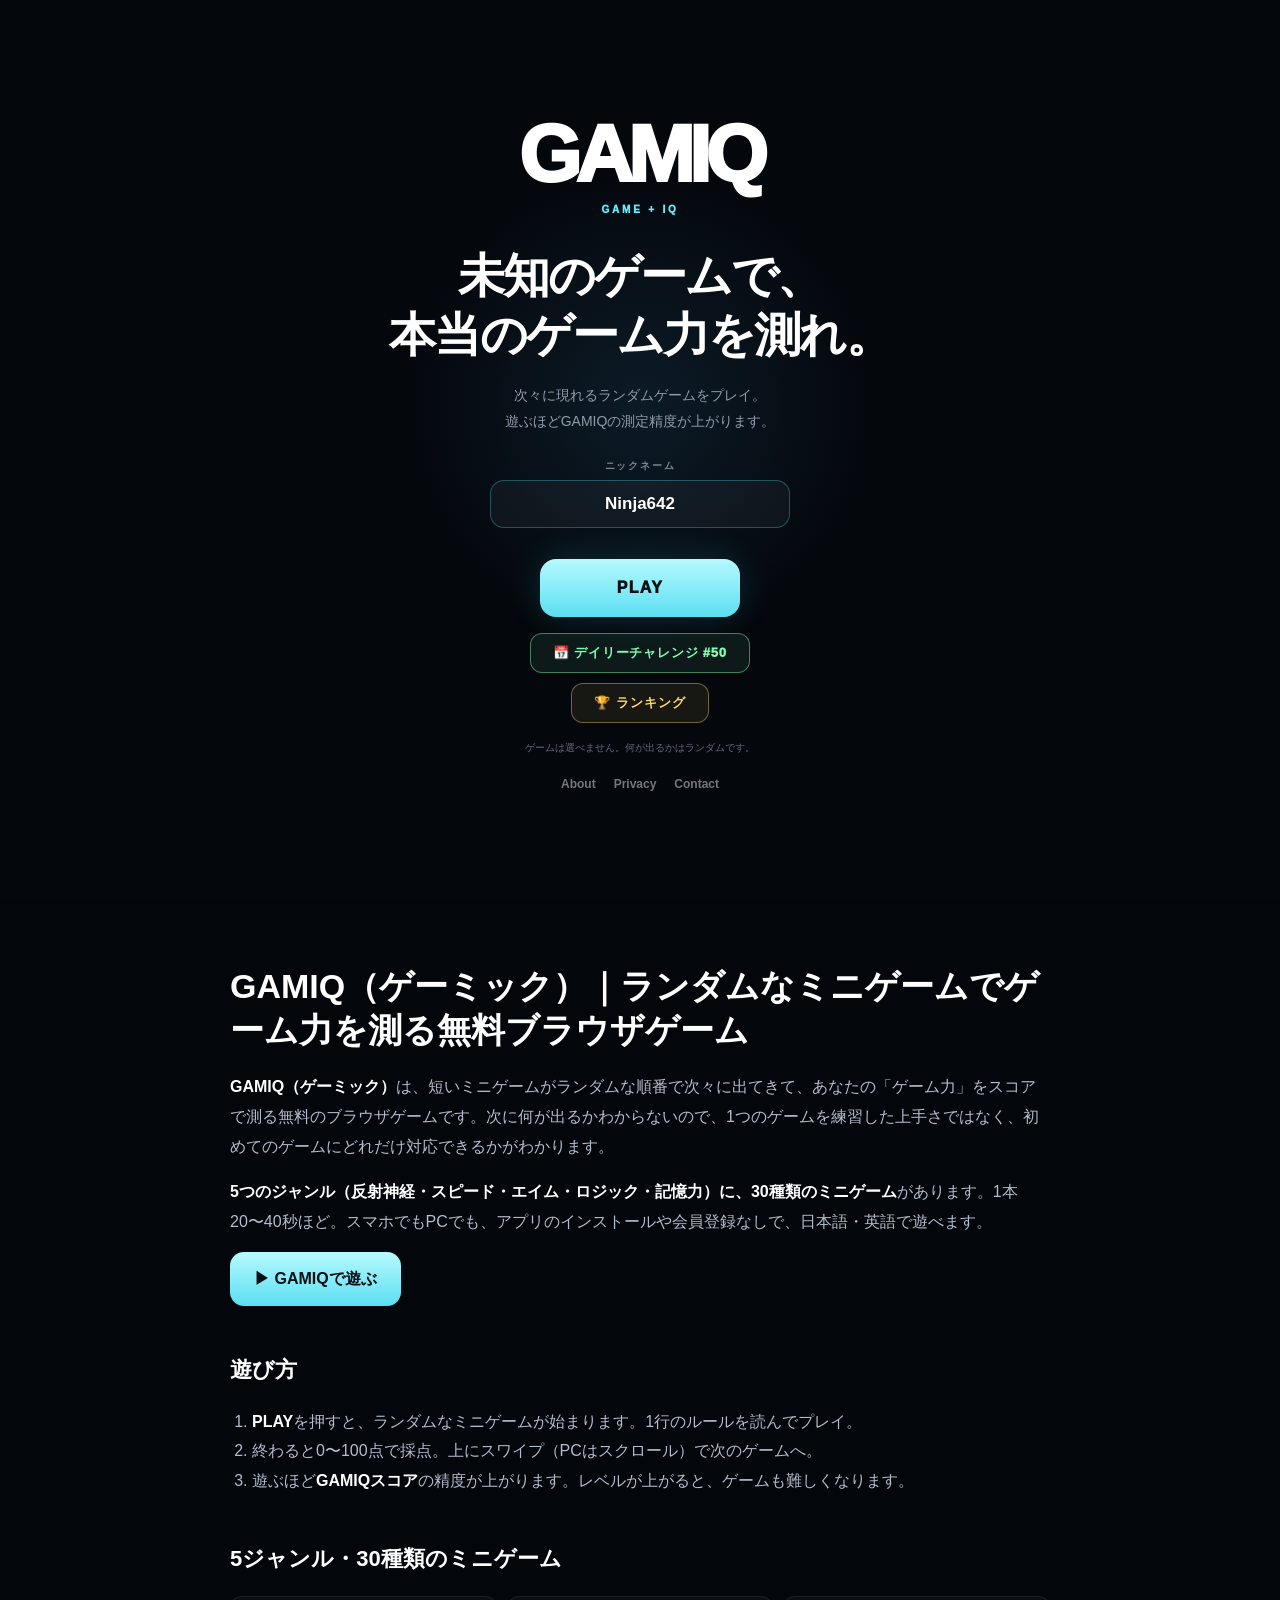
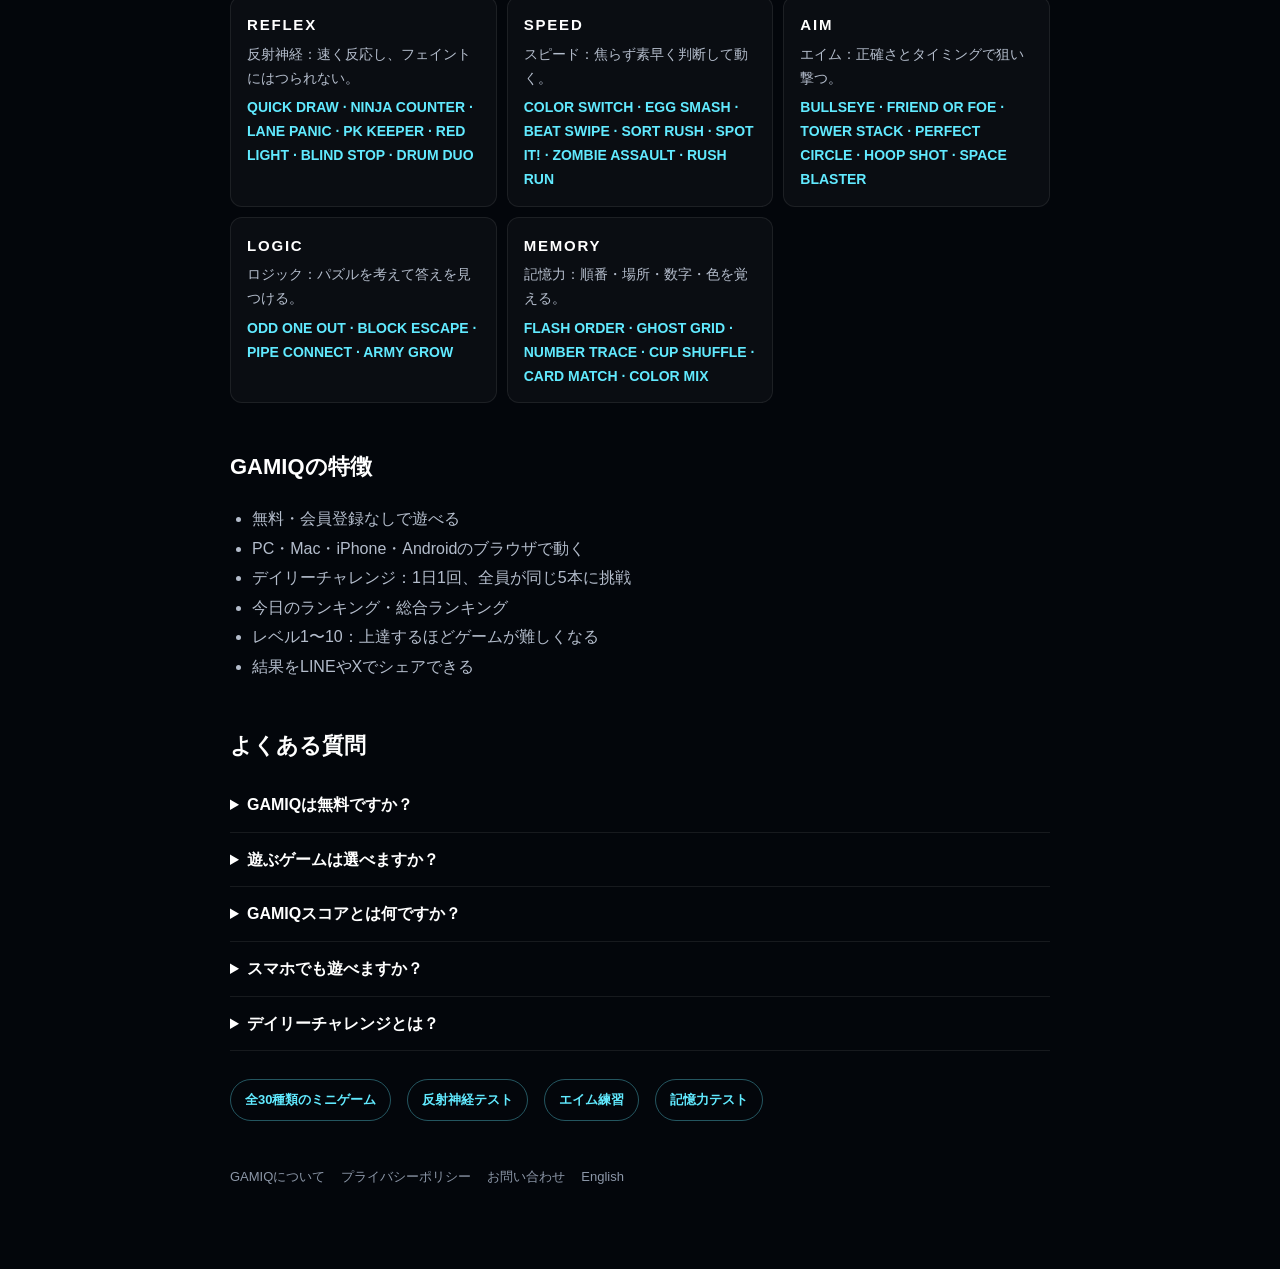
==== commit 9d952bb2: "Add files via upload" ====
--- a/ja/index.html
+++ b/ja/index.html
@@ -97,10 +97,16 @@
     <ul><li>無料・会員登録なしで遊べる</li><li>PC・Mac・iPhone・Androidのブラウザで動く</li><li>デイリーチャレンジ：1日1回、全員が同じ5本に挑戦</li><li>今日のランキング・総合ランキング</li><li>レベル1〜10：上達するほどゲームが難しくなる</li><li>結果をLINEやXでシェアできる</li></ul>
     <h2>よくある質問</h2>
     <div class="gq-info-faq"><details><summary>GAMIQは無料ですか？</summary><p>はい。GAMIQはブラウザで遊べる完全無料のゲームです。インストールも会員登録も必要ありません。</p></details><details><summary>遊ぶゲームは選べますか？</summary><p>選べません。ゲームはわざとランダムな順番で出てきます。準備していないゲームにどれだけ対応できるかを測るためです。</p></details><details><summary>GAMIQスコアとは何ですか？</summary><p>反射神経・スピード・エイム・ロジック・記憶力と、新しいゲームへの適応力（ADAPT）を、ミニゲームの結果からGAMIQ独自の方法で計算したスコアです。ゲーム内の数値であり、医学的・心理学的なIQテストではありません。</p></details><details><summary>スマホでも遊べますか？</summary><p>はい。スマホ（スワイプで次のゲームへ）でも、PC（スクロールやキーボードで操作）でも遊べます。</p></details><details><summary>デイリーチャレンジとは？</summary><p>1日1回、全員が同じ5本（各ジャンル1本ずつ）に挑戦し、その結果で今日のランキングが決まるモードです。</p></details></div>
+    <nav class="gq-info-links gq-info-pages">
+      <a href="/ja/games">全30種類のミニゲーム</a>
+      <a href="/ja/reaction-time-test">反射神経テスト</a>
+      <a href="/ja/aim-trainer">エイム練習</a>
+      <a href="/ja/memory-test">記憶力テスト</a>
+    </nav>
     <nav class="gq-info-links">
-      <a href="/about.html?lang=ja">GAMIQについて</a>
-      <a href="/privacy.html?lang=ja">プライバシーポリシー</a>
-      <a href="/contact.html?lang=ja">お問い合わせ</a>
+      <a href="/about?lang=ja">GAMIQについて</a>
+      <a href="/privacy?lang=ja">プライバシーポリシー</a>
+      <a href="/contact?lang=ja">お問い合わせ</a>
       <a href="/" hreflang="en">English</a>
     </nav>
   </main>
@@ -111,15 +117,15 @@
     aria-label="Site information"
     hidden
   >
-    <a href="/about.html">
+    <a href="/about">
       About
     </a>
 
-    <a href="/privacy.html">
+    <a href="/privacy">
       Privacy
     </a>
 
-    <a href="/contact.html">
+    <a href="/contact">
       Contact
     </a>
   </nav>
--- a/js/styles.css
+++ b/js/styles.css
@@ -17220,3 +17220,150 @@
 }
 
 .pk2-hint.hide{ opacity:0; }
+
+
+
+/* ==========================================
+STEP 64: TEXT BELOW THE START SCREEN (SEO / AI)
+- Scroll down on the start screen to read it.
+- Hidden while playing (html.gq-playing).
+========================================== */
+
+html:not(.gq-playing) body{
+  overflow-y:auto;
+}
+
+html.gq-playing #gamiq-info,
+.platform-crazygames #gamiq-info{
+  display:none;
+}
+
+body:has(.dl-overlay.show),
+body:has(.gamiq-results-overlay.show){
+  overflow:hidden;
+}
+
+.gq-info{
+  width:min(820px, calc(100% - 40px));
+  margin:0 auto;
+  padding:64px 0 80px;
+
+  color:#b4bdcc;
+
+  font-family:-apple-system, BlinkMacSystemFont, "Segoe UI", "Noto Sans JP", sans-serif;
+  font-size:16px;
+  line-height:1.85;
+}
+
+.gq-info h1{
+  margin:0 0 20px;
+
+  color:#fff;
+
+  font-size:clamp(24px, 4vw, 34px);
+  line-height:1.3;
+}
+
+.gq-info h2{
+  margin:44px 0 12px;
+
+  color:#fff;
+
+  font-size:22px;
+}
+
+.gq-info h3{
+  margin:0 0 4px;
+
+  color:#fff;
+
+  font-size:15px;
+  letter-spacing:.12em;
+}
+
+.gq-info strong{ color:#fff; }
+
+.gq-info ol,
+.gq-info ul{ padding-left:22px; }
+
+.gq-info-play{
+  display:inline-block;
+  padding:12px 24px;
+
+  border-radius:14px;
+
+  background:linear-gradient(180deg, #b7f9ff, #5bdff1);
+
+  color:#031014;
+
+  font-weight:900;
+  text-decoration:none;
+}
+
+.gq-info-genres{
+  list-style:none;
+  padding:0 !important;
+
+  display:grid;
+  grid-template-columns:repeat(auto-fit, minmax(230px, 1fr));
+  gap:10px;
+}
+
+.gq-info-genres li{
+  padding:14px 16px;
+
+  border:1px solid rgba(255,255,255,.08);
+  border-radius:12px;
+
+  background:rgba(255,255,255,.03);
+}
+
+.gq-info-genres p{ margin:0; font-size:14px; line-height:1.7; }
+.gq-info-games{ margin-top:6px !important; color:#61eaff; font-weight:700; }
+
+.gq-info-faq details{
+  padding:12px 0;
+  border-bottom:1px solid rgba(255,255,255,.08);
+}
+
+.gq-info-faq summary{
+  color:#fff;
+  font-weight:800;
+  cursor:pointer;
+}
+
+.gq-info-faq p{ margin:8px 0 0; }
+
+.gq-info-links{
+  display:flex;
+  flex-wrap:wrap;
+  gap:16px;
+  margin-top:44px;
+  font-size:13px;
+}
+
+.gq-info-links a{ color:#8c97a8; text-decoration:none; }
+.gq-info-links a:hover{ color:#61eaff; }
+
+
+
+
+/* ==========================================
+STEP 65: links to the game list / test pages
+(in the text below the start screen)
+========================================== */
+
+.gq-info-pages{
+  margin-top:28px !important;
+}
+
+.gq-info-pages a{
+  padding:8px 14px;
+
+  border:1px solid rgba(97,234,255,.35);
+  border-radius:999px;
+
+  color:#61eaff !important;
+
+  font-weight:800;
+}
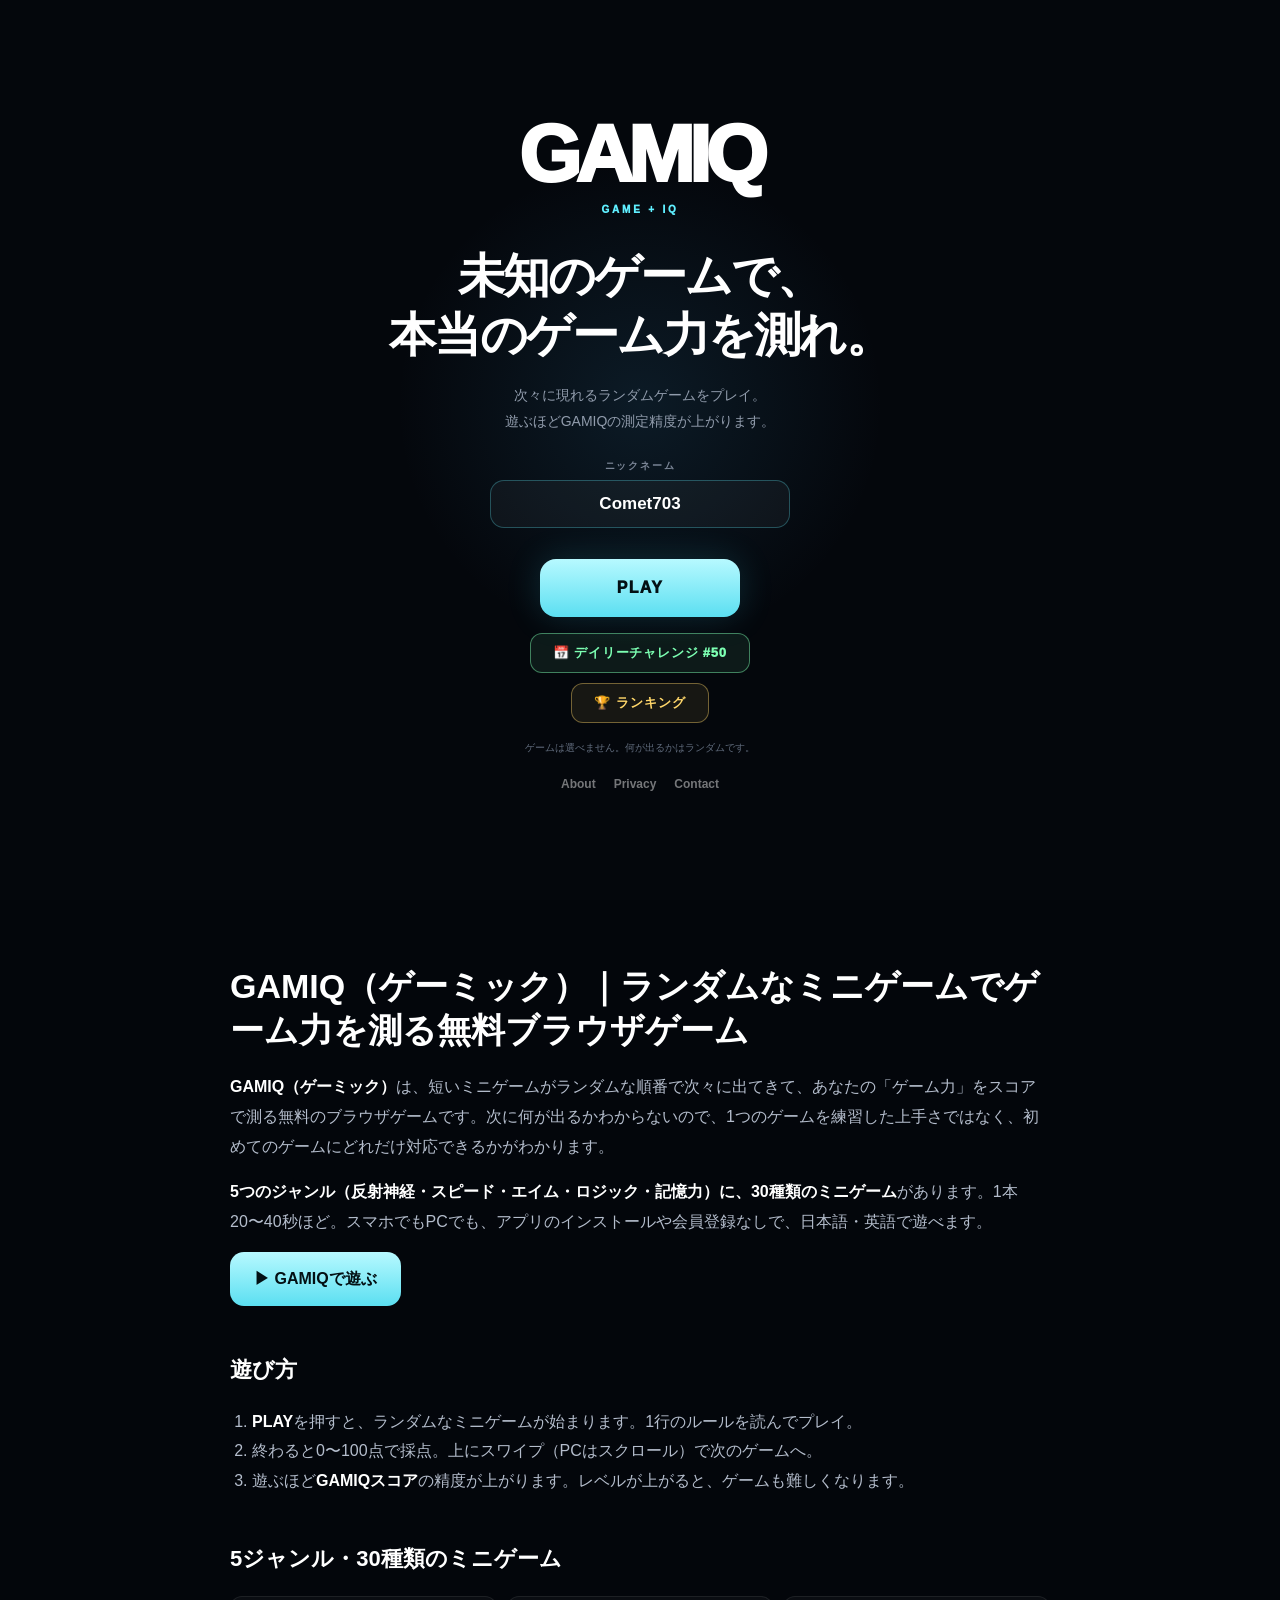
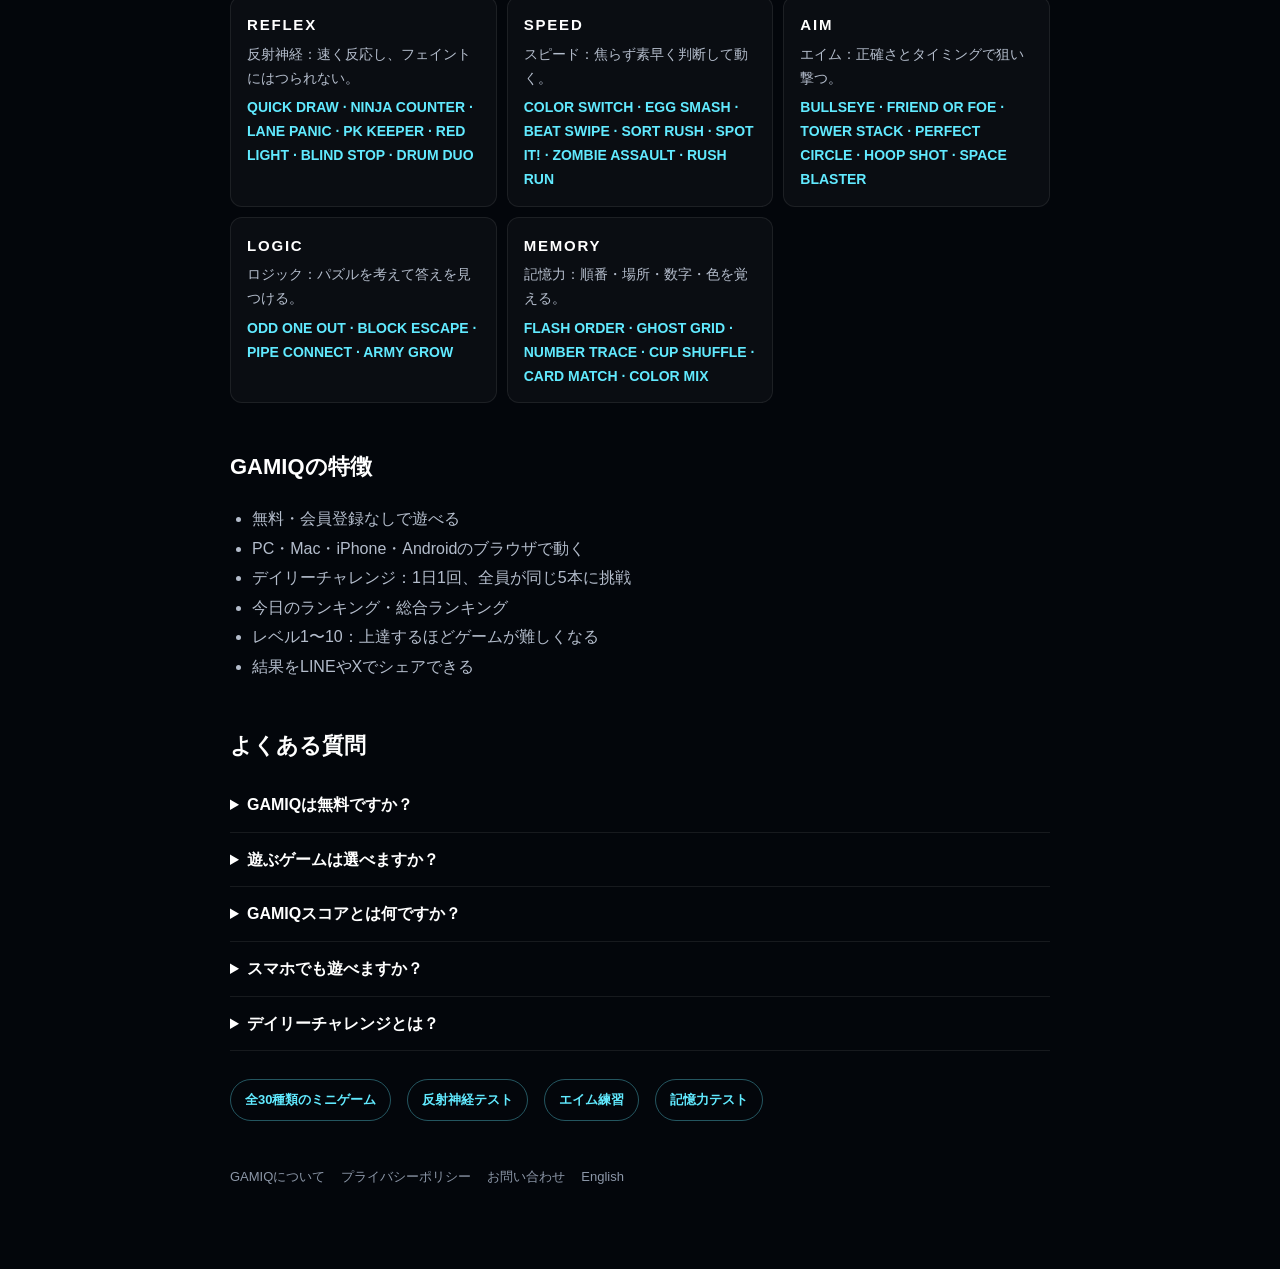
==== commit 043fd04a: "Update index.html" ====
--- a/ja/index.html
+++ b/ja/index.html
@@ -68,8 +68,9 @@
 
 
 
-  <script type="application/ld+json">{"@context": "https://schema.org", "@type": "WebSite", "name": "GAMIQ", "alternateName": "ゲーミック", "url": "https://playgamiq.com/", "inLanguage": ["en", "ja"]}</script>
-  <script type="application/ld+json">{"@context": "https://schema.org", "@type": "VideoGame", "name": "GAMIQ", "alternateName": ["ゲーミック", "GAMIQ (Game IQ)"], "url": "https://playgamiq.com/ja/", "description": "GAMIQ（ゲーミック）は、短いミニゲームがランダムな順番で次々に出てきて、あなたの「ゲーム力」をスコアで測る無料のブラウザゲームです。次に何が出るかわからないので、1つのゲームを練習した上手さではなく、初めてのゲームにどれだけ対応できるかがわかります。", "inLanguage": ["en", "ja"], "gamePlatform": ["Web browser", "PC", "Smartphone"], "applicationCategory": "Game", "operatingSystem": "Any (web browser)", "playMode": "SinglePlayer", "genre": ["Casual", "Mini-games", "Reaction", "Puzzle", "Memory", "Brain game"], "isAccessibleForFree": true, "offers": {"@type": "Offer", "price": "0", "priceCurrency": "USD"}, "image": "https://playgamiq.com/og-image.png"}</script>
+  <script type="application/ld+json">{"@context": "https://schema.org", "@type": "WebSite", "name": "GAMIQ", "alternateName": "ゲーミック", "url": "https://playgamiq.com/", "inLanguage": ["en", "ja"], "publisher": {"@id": "https://playgamiq.com/#org"}}</script>
+  <script type="application/ld+json">{"@context": "https://schema.org", "@type": "Organization", "@id": "https://playgamiq.com/#org", "name": "GAMIQ", "alternateName": ["ゲーミック", "playgamiq"], "url": "https://playgamiq.com/", "logo": "https://playgamiq.com/apple-touch-icon.png", "description": "GAMIQ (playgamiq.com) is a free browser game that measures your Game IQ with random mini-games. Not related to the Québec music awards of the same name.", "sameAs": ["https://www.youtube.com/@GAMIQ-k9", "https://www.tiktok.com/@gamiq_k9", "https://x.com/GAMIQ_k9"]}</script>
+  <script type="application/ld+json">{"@context": "https://schema.org", "@type": "VideoGame", "name": "GAMIQ", "alternateName": ["ゲーミック", "GAMIQ (Game IQ)"], "url": "https://playgamiq.com/ja/", "description": "GAMIQ（ゲーミック）は、短いミニゲームがランダムな順番で次々に出てきて、あなたの「ゲーム力」をスコアで測る無料のブラウザゲームです。次に何が出るかわからないので、1つのゲームを練習した上手さではなく、初めてのゲームにどれだけ対応できるかがわかります。", "inLanguage": ["en", "ja"], "gamePlatform": ["Web browser", "PC", "Smartphone"], "applicationCategory": "Game", "operatingSystem": "Any (web browser)", "playMode": "SinglePlayer", "genre": ["Casual", "Mini-games", "Reaction", "Puzzle", "Memory", "Brain game"], "isAccessibleForFree": true, "offers": {"@type": "Offer", "price": "0", "priceCurrency": "USD"}, "image": "https://playgamiq.com/og-image.png", "publisher": {"@id": "https://playgamiq.com/#org"}}</script>
   <script type="application/ld+json">{"@context": "https://schema.org", "@type": "FAQPage", "mainEntity": [{"@type": "Question", "name": "GAMIQは無料ですか？", "acceptedAnswer": {"@type": "Answer", "text": "はい。GAMIQはブラウザで遊べる完全無料のゲームです。インストールも会員登録も必要ありません。"}}, {"@type": "Question", "name": "遊ぶゲームは選べますか？", "acceptedAnswer": {"@type": "Answer", "text": "選べません。ゲームはわざとランダムな順番で出てきます。準備していないゲームにどれだけ対応できるかを測るためです。"}}, {"@type": "Question", "name": "GAMIQスコアとは何ですか？", "acceptedAnswer": {"@type": "Answer", "text": "反射神経・スピード・エイム・ロジック・記憶力と、新しいゲームへの適応力（ADAPT）を、ミニゲームの結果からGAMIQ独自の方法で計算したスコアです。ゲーム内の数値であり、医学的・心理学的なIQテストではありません。"}}, {"@type": "Question", "name": "スマホでも遊べますか？", "acceptedAnswer": {"@type": "Answer", "text": "はい。スマホ（スワイプで次のゲームへ）でも、PC（スクロールやキーボードで操作）でも遊べます。"}}, {"@type": "Question", "name": "デイリーチャレンジとは？", "acceptedAnswer": {"@type": "Answer", "text": "1日1回、全員が同じ5本（各ジャンル1本ずつ）に挑戦し、その結果で今日のランキングが決まるモードです。"}}]}</script>
 
   <!-- GAMIQ V2 CSS -->
--- a/js/styles.css
+++ b/js/styles.css
@@ -17367,3 +17367,312 @@
 
   font-weight:800;
 }
+
+
+
+/* ==========================================
+STEP 66: GAME FIXES
+========================================== */
+
+/* PK KEEPER: natural dive (the dive itself is animated in pk.js) */
+.pk2-keeper{
+  transition:none;
+}
+
+/* Waiting for the kick: weight shifts side to side */
+.pk2-keeper:not(.dive) svg{
+  animation:pk2Sway 1.1s ease-in-out infinite alternate;
+}
+
+@keyframes pk2Sway{
+  0%{ transform:translateX(-6%) rotate(-2deg); }
+  100%{ transform:translateX(6%) rotate(2deg); }
+}
+
+/* Arms reach out over the head when diving */
+.pk2-arm-l,
+.pk2-arm-r{
+  transform-box:view-box;
+  transition:transform .12s ease-out;
+}
+
+.pk2-arm-l{ transform-origin:26px 34px; }
+.pk2-arm-r{ transform-origin:54px 34px; }
+
+.pk2-keeper.reach .pk2-arm-l{ transform:rotate(28deg) translateY(-6px); }
+.pk2-keeper.reach .pk2-arm-r{ transform:rotate(-28deg) translateY(-6px); }
+
+.pk2-keeper.crouch .pk2-arm-l{ transform:rotate(-120deg); }
+.pk2-keeper.crouch .pk2-arm-r{ transform:rotate(120deg); }
+
+.pk2-keeper.crouch svg{ transform:none; }
+
+/* BLOCK ESCAPE: drag to slide */
+.block-escape-game .puzzle-block{
+  touch-action:none;
+  cursor:grab;
+}
+
+.block-escape-game .puzzle-block.dragging{
+  z-index:5;
+  cursor:grabbing;
+  transition:none !important;
+  filter:brightness(1.12);
+  box-shadow:0 10px 22px rgba(0,0,0,.45);
+}
+
+.block-escape-game .puzzle-direction{ display:none; }
+
+/* LANE PANIC: the cat moves instantly */
+.lane-player{
+  transition:left .06s ease-out, transform .1s ease;
+}
+
+.lane-panic-controls button{
+  touch-action:manipulation;
+}
+
+
+
+/* ==========================================
+   STEP 69: LEVEL UP AUTO NEXT
+   ========================================== */
+.gamiq-levelup-auto{
+  display:block;
+  margin-top:8px;
+  color:#ffd76a;
+  font-size:12px;
+  font-weight:900;
+  letter-spacing:.06em;
+  animation:gqAutoPulse 1s ease-in-out infinite;
+}
+.gamiq-levelup-auto:empty{ display:none; }
+@keyframes gqAutoPulse{
+  0%,100%{ opacity:1; }
+  50%{ opacity:.55; }
+}
+
+
+
+/* ==========================================
+   STEP 71: SOLO CHALLENGE (?start=xx&solo=1)
+   ========================================== */
+.gamiq-card-complete.gq-solo-done{
+  pointer-events:auto;
+  background:rgba(4,7,12,.92);
+}
+.gq-solo{
+  display:flex;
+  flex-direction:column;
+  align-items:center;
+  gap:10px;
+  width:min(92%,380px);
+  text-align:center;
+}
+.gq-solo-game{
+  color:#ffd76a;
+  font-size:15px;
+  font-weight:900;
+  letter-spacing:.14em;
+}
+.gq-solo-score{
+  color:#fff;
+  font-size:min(26vw,110px);
+  font-weight:900;
+  line-height:1;
+  letter-spacing:-.04em;
+}
+.gq-solo-score span{
+  font-size:.32em;
+  margin-left:4px;
+  letter-spacing:0;
+}
+.gq-solo-medal{
+  padding:8px 22px;
+  border:2px solid currentColor;
+  border-radius:999px;
+  font-size:20px;
+  font-weight:900;
+}
+.gq-solo-medal.gold{ color:#ffd76a; }
+.gq-solo-medal.silver{ color:#d7e0ea; }
+.gq-solo-medal.bronze{ color:#f0a070; }
+.gq-solo-medal.try{ color:#9aa5b5; }
+.gq-solo-detail{
+  color:#c9d3df;
+  font-size:16px;
+  font-weight:800;
+}
+.gq-solo-ask{
+  margin:4px 0 6px;
+  color:#5fefff;
+  font-size:17px;
+  font-weight:900;
+}
+.gq-solo-btn{
+  width:100%;
+  padding:14px 16px;
+  border:0;
+  border-radius:14px;
+  font:inherit;
+  font-size:16px;
+  font-weight:900;
+  cursor:pointer;
+}
+.gq-solo-btn.main{
+  display:flex;
+  flex-direction:column;
+  align-items:center;
+  gap:2px;
+  margin-top:4px;
+  padding:16px;
+  background:linear-gradient(180deg,#b7f9ff,#5bdff1);
+  color:#031014;
+  font-size:18px;
+  box-shadow:0 5px 0 #2aa7b8,0 12px 26px rgba(95,239,255,.25);
+}
+.gq-solo-btn.main small{
+  font-size:12px;
+  font-weight:800;
+  opacity:.75;
+}
+.gq-solo-btn.share{
+  flex:1;
+  padding:12px 8px;
+  background:rgba(95,239,255,.12);
+  border:1px solid rgba(95,239,255,.45);
+  color:#5fefff;
+  font-size:14px;
+}
+.gq-solo-skill{
+  color:#9aa5b5;
+  font-size:13px;
+  font-weight:800;
+}
+.gq-solo-btn.x{
+  flex:1;
+  padding:12px 8px;
+  background:#ffffff;
+  color:#000;
+  font-size:14px;
+}
+.gq-solo-row{
+  display:flex;
+  gap:8px;
+  width:100%;
+}
+.gq-solo-btn.sub{
+  padding:10px 8px;
+  background:rgba(255,255,255,.08);
+  border:1px solid rgba(255,255,255,.16);
+  color:#e6edf5;
+  font-size:14px;
+}
+.gq-solo-note{
+  min-height:1em;
+  color:#9aa5b5;
+  font-size:12px;
+  font-weight:700;
+}
+.gq-solo-done .gamiq-swipe-next{ display:none; }
+
+
+
+/* ==========================================
+   STEP 73: BEAT SWIPE - CLEARER TARGET
+   The ring is now just a little bigger than a note:
+   note fits exactly inside the ring = PERFECT.
+   A line across the lane shows the timing too.
+   All notes are round (arrows too).
+   ========================================== */
+.bs-note{ width:min(50%, 70px); }
+
+.bs-ring{
+  width:calc(min(50%, 70px) + 12px);
+  border:3px solid rgba(255,255,255,.95);
+  box-shadow:0 0 14px rgba(255,126,182,.6), inset 0 0 10px rgba(255,126,182,.35);
+}
+
+/* Timing line through the middle of the ring */
+.bs-lane::after{
+  content:"";
+  position:absolute;
+  left:0;
+  right:0;
+  top:82%;
+  height:2px;
+  transform:translateY(-50%);
+  background:linear-gradient(90deg, transparent, rgba(255,255,255,.55) 15%, rgba(255,255,255,.55) 85%, transparent);
+  pointer-events:none;
+}
+
+.bs-note.arrow{
+  border-radius:50%;
+  background:radial-gradient(circle at 35% 30%, #e9fdff, #5fefff 45%, #1f86c9);
+}
+
+.bs-note.arrow b{
+  font-size:clamp(28px, 7.5vw, 42px);
+}
+
+@media (max-height:520px){
+  .bs-note{ width:min(50%, 56px); }
+  .bs-ring{ width:calc(min(50%, 56px) + 10px); }
+  .bs-note.arrow b{ font-size:30px; }
+}
+
+
+
+
+/* ==========================================
+   STEP 76: RED LIGHT - SPEECH BUBBLE
+   Fixed width, text wraps (English never cut off),
+   a tail pointing down to the oni.
+   ========================================== */
+.dr-bubble{
+  right:5%;
+  top:6%;
+  width:min(80%, 340px);
+  max-width:none;
+  min-height:2.6em;
+  padding:10px 16px;
+  border-radius:20px;
+  border:3px solid #2b1a0f;
+  background:#fffdf6;
+  box-shadow:0 6px 0 rgba(0,0,0,.18);
+  font-size:clamp(17px, 4.6vw, 26px);
+  line-height:1.25;
+  white-space:normal;
+  overflow-wrap:anywhere;
+  text-align:left;
+}
+
+/* Tail (border + fill) */
+.dr-bubble::before,
+.dr-bubble::after{
+  content:"";
+  position:absolute;
+  right:20%;
+  width:0;
+  height:0;
+  border-style:solid;
+}
+.dr-bubble::before{
+  bottom:-19px;
+  border-width:19px 12px 0 12px;
+  border-color:#2b1a0f transparent transparent transparent;
+}
+.dr-bubble::after{
+  bottom:-13px;
+  right:calc(20% + 3px);
+  border-width:14px 9px 0 9px;
+  border-color:#fffdf6 transparent transparent transparent;
+}
+
+/* The oni is looking: red alert bubble */
+.dr-stage:has(.dr-oni.look) .dr-bubble{
+  border-color:#e23c4a;
+}
+.dr-stage:has(.dr-oni.look) .dr-bubble::before{
+  border-top-color:#e23c4a;
+}
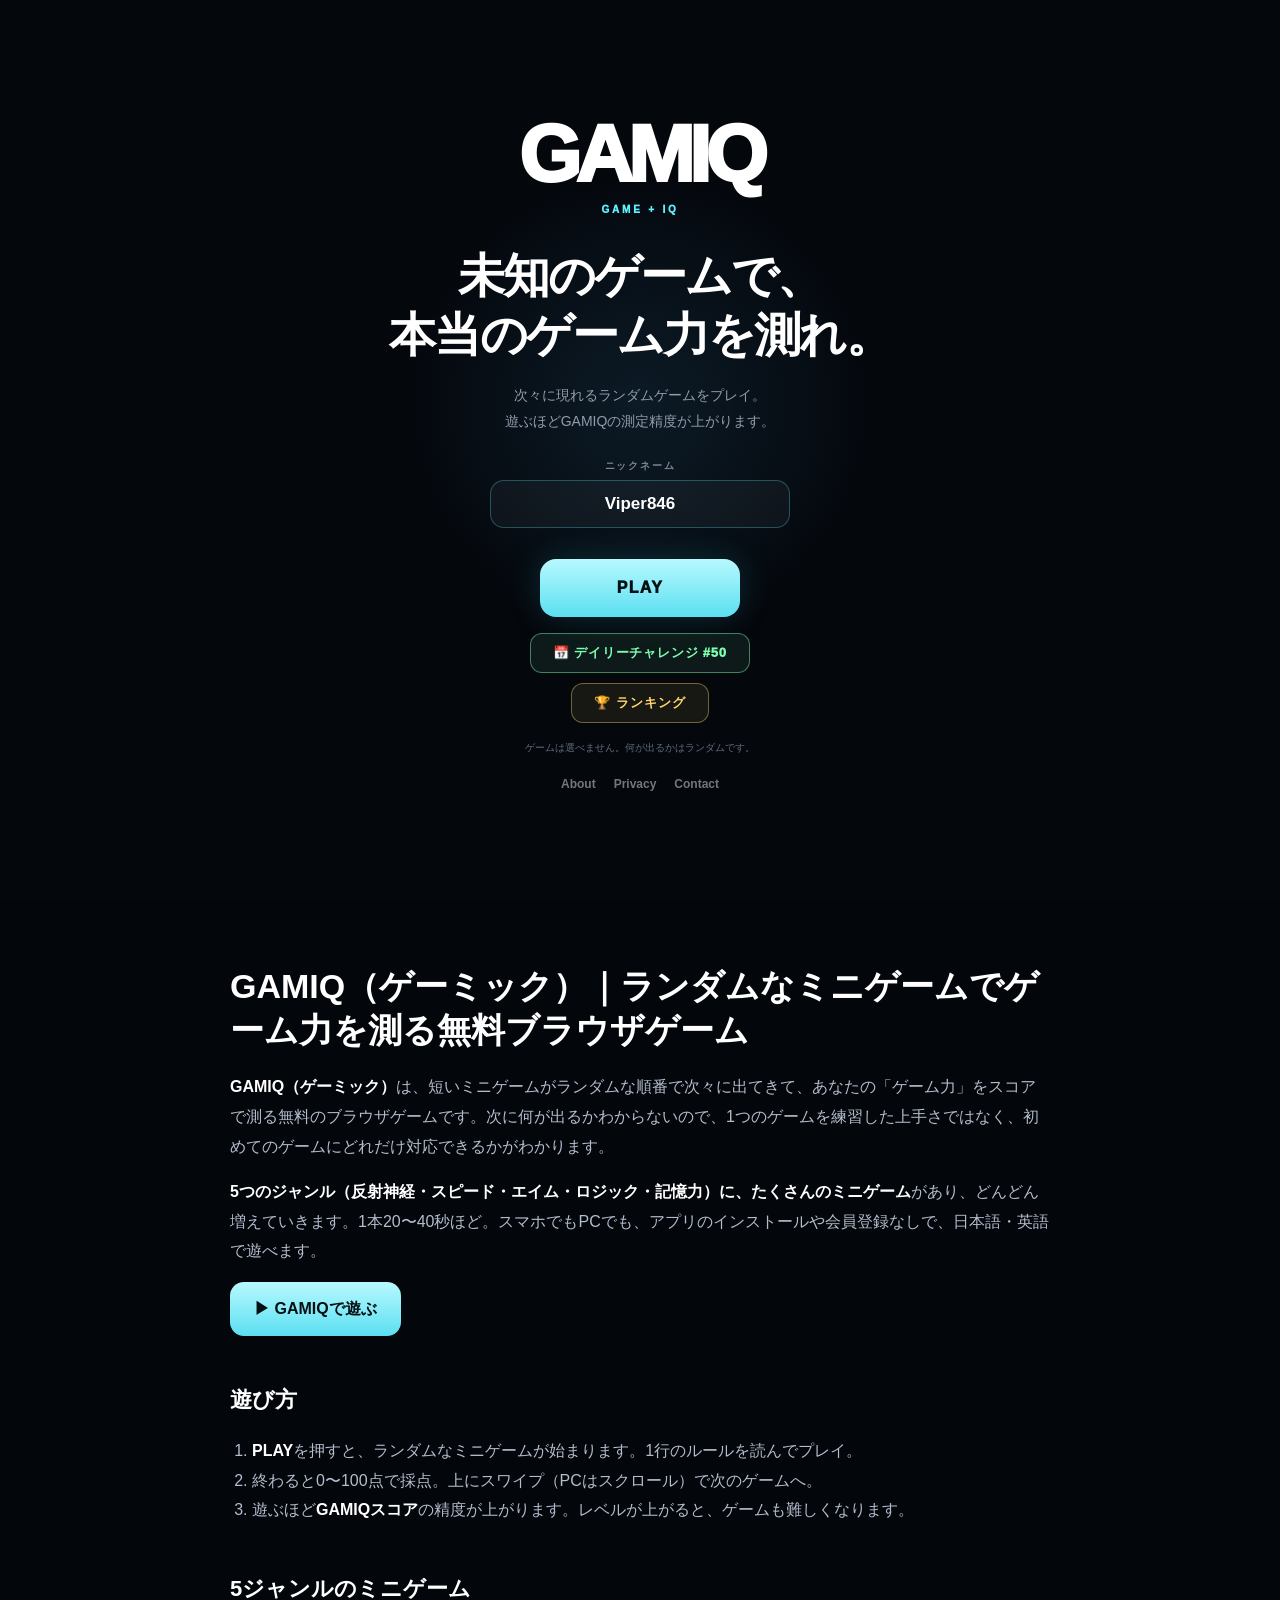
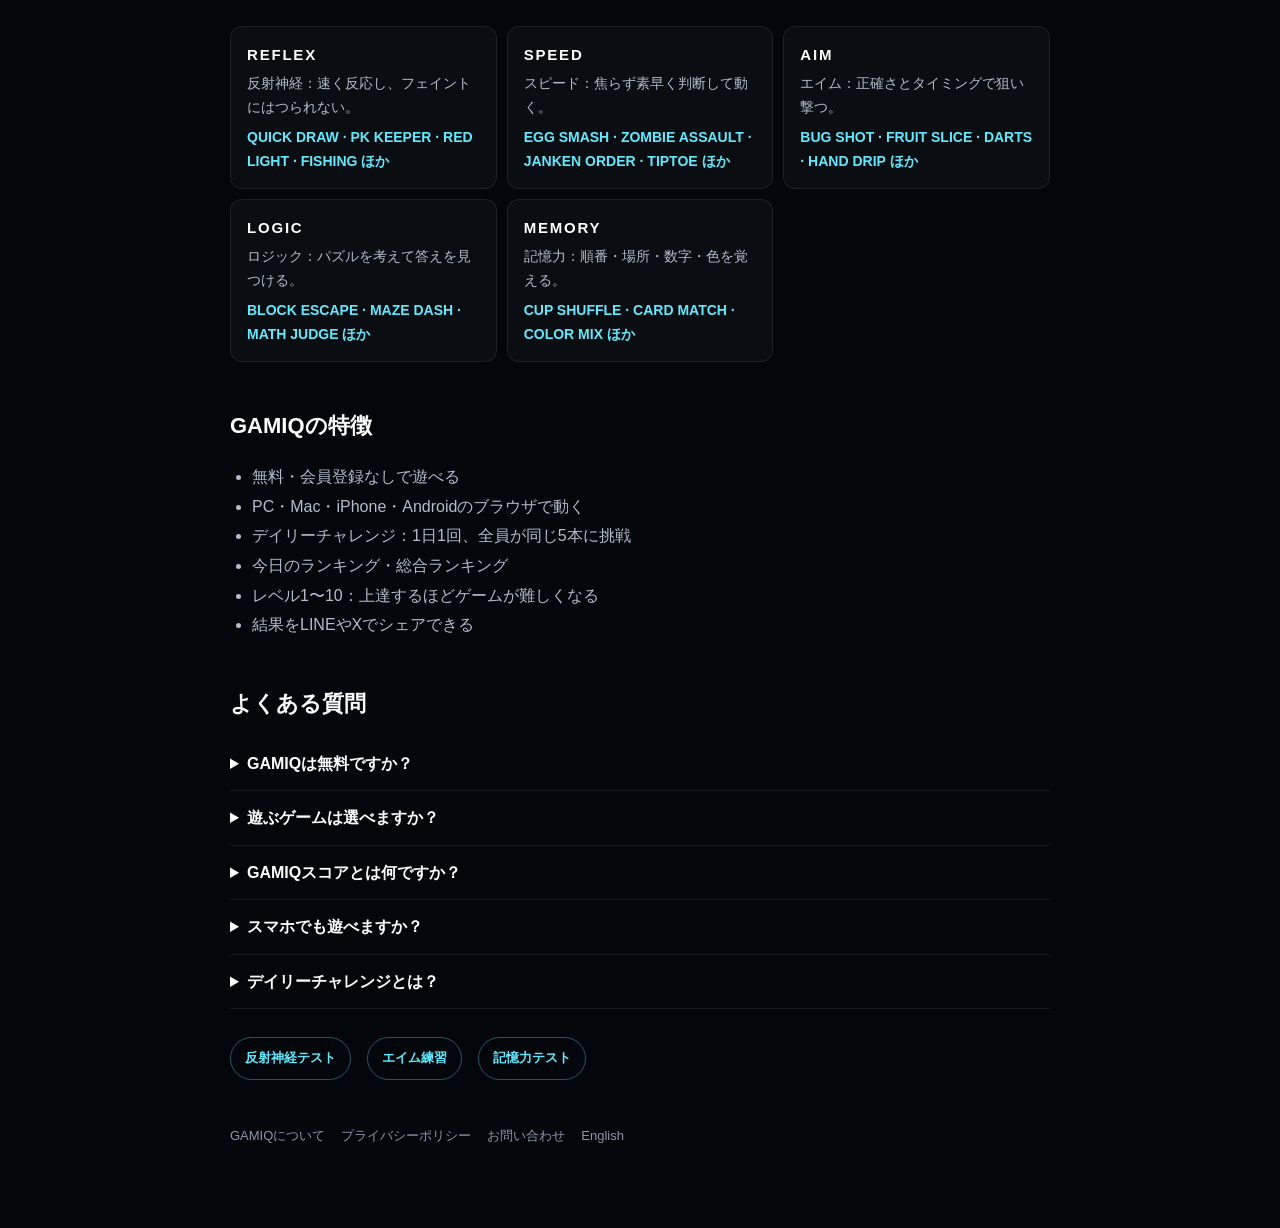
==== commit 587cd1af: "Update index.html" ====
--- a/ja/index.html
+++ b/ja/index.html
@@ -10,7 +10,7 @@
 
   <title>GAMIQ（ゲーミック）｜ランダムなミニゲームでゲーム力を測る無料ブラウザゲーム</title>
 
-  <meta name="description" content="GAMIQ（ゲーミック）は、30種類のミニゲームがランダムに出てくる無料ブラウザゲーム。反射神経・スピード・エイム・ロジック・記憶力から、あなたのゲーム力を測定します。スマホ・PC対応、登録不要。">
+  <meta name="description" content="GAMIQ（ゲーミック）は、たくさんのミニゲームがランダムに出てくる無料ブラウザゲーム。反射神経・スピード・エイム・ロジック・記憶力から、あなたのゲーム力を測定します。スマホ・PC対応、登録不要。">
 
   <meta
     name="theme-color"
@@ -88,18 +88,17 @@
        Shown below the start screen; hidden while playing. -->
   <main id="gamiq-info" class="gq-info" lang="ja">
     <h1>GAMIQ（ゲーミック）｜ランダムなミニゲームでゲーム力を測る無料ブラウザゲーム</h1>
-    <p><strong>GAMIQ（ゲーミック）</strong>は、短いミニゲームがランダムな順番で次々に出てきて、あなたの「ゲーム力」をスコアで測る無料のブラウザゲームです。次に何が出るかわからないので、1つのゲームを練習した上手さではなく、初めてのゲームにどれだけ対応できるかがわかります。</p><p><strong>5つのジャンル（反射神経・スピード・エイム・ロジック・記憶力）に、30種類のミニゲーム</strong>があります。1本20〜40秒ほど。スマホでもPCでも、アプリのインストールや会員登録なしで、日本語・英語で遊べます。</p>
+    <p><strong>GAMIQ（ゲーミック）</strong>は、短いミニゲームがランダムな順番で次々に出てきて、あなたの「ゲーム力」をスコアで測る無料のブラウザゲームです。次に何が出るかわからないので、1つのゲームを練習した上手さではなく、初めてのゲームにどれだけ対応できるかがわかります。</p><p><strong>5つのジャンル（反射神経・スピード・エイム・ロジック・記憶力）に、たくさんのミニゲーム</strong>があり、どんどん増えていきます。1本20〜40秒ほど。スマホでもPCでも、アプリのインストールや会員登録なしで、日本語・英語で遊べます。</p>
     <p><a class="gq-info-play" href="#top">▶ GAMIQで遊ぶ</a></p>
     <h2>遊び方</h2>
     <ol><li><strong>PLAY</strong>を押すと、ランダムなミニゲームが始まります。1行のルールを読んでプレイ。</li><li>終わると0〜100点で採点。上にスワイプ（PCはスクロール）で次のゲームへ。</li><li>遊ぶほど<strong>GAMIQスコア</strong>の精度が上がります。レベルが上がると、ゲームも難しくなります。</li></ol>
-    <h2>5ジャンル・30種類のミニゲーム</h2>
-    <ul class="gq-info-genres"><li><h3>REFLEX</h3><p>反射神経：速く反応し、フェイントにはつられない。</p><p class="gq-info-games">QUICK DRAW · NINJA COUNTER · LANE PANIC · PK KEEPER · RED LIGHT · BLIND STOP · DRUM DUO</p></li><li><h3>SPEED</h3><p>スピード：焦らず素早く判断して動く。</p><p class="gq-info-games">COLOR SWITCH · EGG SMASH · BEAT SWIPE · SORT RUSH · SPOT IT! · ZOMBIE ASSAULT · RUSH RUN</p></li><li><h3>AIM</h3><p>エイム：正確さとタイミングで狙い撃つ。</p><p class="gq-info-games">BULLSEYE · FRIEND OR FOE · TOWER STACK · PERFECT CIRCLE · HOOP SHOT · SPACE BLASTER</p></li><li><h3>LOGIC</h3><p>ロジック：パズルを考えて答えを見つける。</p><p class="gq-info-games">ODD ONE OUT · BLOCK ESCAPE · PIPE CONNECT · ARMY GROW</p></li><li><h3>MEMORY</h3><p>記憶力：順番・場所・数字・色を覚える。</p><p class="gq-info-games">FLASH ORDER · GHOST GRID · NUMBER TRACE · CUP SHUFFLE · CARD MATCH · COLOR MIX</p></li></ul>
+    <h2>5ジャンルのミニゲーム</h2>
+    <ul class="gq-info-genres"><li><h3>REFLEX</h3><p>反射神経：速く反応し、フェイントにはつられない。</p><p class="gq-info-games">QUICK DRAW · PK KEEPER · RED LIGHT · FISHING ほか</p></li><li><h3>SPEED</h3><p>スピード：焦らず素早く判断して動く。</p><p class="gq-info-games">EGG SMASH · ZOMBIE ASSAULT · JANKEN ORDER · TIPTOE ほか</p></li><li><h3>AIM</h3><p>エイム：正確さとタイミングで狙い撃つ。</p><p class="gq-info-games">BUG SHOT · FRUIT SLICE · DARTS · HAND DRIP ほか</p></li><li><h3>LOGIC</h3><p>ロジック：パズルを考えて答えを見つける。</p><p class="gq-info-games">BLOCK ESCAPE · MAZE DASH · MATH JUDGE ほか</p></li><li><h3>MEMORY</h3><p>記憶力：順番・場所・数字・色を覚える。</p><p class="gq-info-games">CUP SHUFFLE · CARD MATCH · COLOR MIX ほか</p></li></ul>
     <h2>GAMIQの特徴</h2>
     <ul><li>無料・会員登録なしで遊べる</li><li>PC・Mac・iPhone・Androidのブラウザで動く</li><li>デイリーチャレンジ：1日1回、全員が同じ5本に挑戦</li><li>今日のランキング・総合ランキング</li><li>レベル1〜10：上達するほどゲームが難しくなる</li><li>結果をLINEやXでシェアできる</li></ul>
     <h2>よくある質問</h2>
     <div class="gq-info-faq"><details><summary>GAMIQは無料ですか？</summary><p>はい。GAMIQはブラウザで遊べる完全無料のゲームです。インストールも会員登録も必要ありません。</p></details><details><summary>遊ぶゲームは選べますか？</summary><p>選べません。ゲームはわざとランダムな順番で出てきます。準備していないゲームにどれだけ対応できるかを測るためです。</p></details><details><summary>GAMIQスコアとは何ですか？</summary><p>反射神経・スピード・エイム・ロジック・記憶力と、新しいゲームへの適応力（ADAPT）を、ミニゲームの結果からGAMIQ独自の方法で計算したスコアです。ゲーム内の数値であり、医学的・心理学的なIQテストではありません。</p></details><details><summary>スマホでも遊べますか？</summary><p>はい。スマホ（スワイプで次のゲームへ）でも、PC（スクロールやキーボードで操作）でも遊べます。</p></details><details><summary>デイリーチャレンジとは？</summary><p>1日1回、全員が同じ5本（各ジャンル1本ずつ）に挑戦し、その結果で今日のランキングが決まるモードです。</p></details></div>
     <nav class="gq-info-links gq-info-pages">
-      <a href="/ja/games">全30種類のミニゲーム</a>
       <a href="/ja/reaction-time-test">反射神経テスト</a>
       <a href="/ja/aim-trainer">エイム練習</a>
       <a href="/ja/memory-test">記憶力テスト</a>
--- a/js/styles.css
+++ b/js/styles.css
@@ -17676,3 +17676,789 @@
 .dr-stage:has(.dr-oni.look) .dr-bubble::before{
   border-top-color:#e23c4a;
 }
+
+
+
+/* ==========================================
+   STEP 78: BUG SHOT (BULLSEYE remake)
+   ========================================== */
+.cs-range{
+  background:#5fb8f0;
+  cursor:none;
+}
+.cs-canvas{
+  position:absolute;
+  inset:0;
+  display:block;
+}
+.cs-message{ z-index:2; text-shadow:0 2px 8px rgba(0,0,0,.6); }
+.cs-range.cs-recoil{ animation:csRecoil .12s ease-out; }
+@keyframes csRecoil{
+  0%{ transform:translate(0,0); }
+  35%{ transform:translate(-2px,3px); }
+  100%{ transform:translate(0,0); }
+}
+@media (pointer:coarse){
+  .cs-range{ cursor:default; }
+}
+
+
+
+/* ==========================================
+   STEP 79: MAZE DASH
+   ========================================== */
+.mz-stage{
+  position:relative;
+  flex:1;
+  min-height:260px;
+  overflow:hidden;
+  border-radius:18px;
+  background:#05080c;
+  box-shadow:inset 0 0 0 1px rgba(255,255,255,.07);
+  touch-action:none;
+  user-select:none;
+  -webkit-user-select:none;
+  -webkit-tap-highlight-color:transparent;
+}
+.mz-canvas{ position:absolute; inset:0; display:block; }
+.mz-message{ z-index:2; }
+.mz-hint{
+  position:absolute;
+  left:50%;
+  bottom:10px;
+  transform:translateX(-50%);
+  padding:6px 12px;
+  border-radius:999px;
+  background:rgba(0,0,0,.55);
+  color:#ffffff;
+  font-size:12px;
+  font-weight:900;
+  white-space:nowrap;
+  pointer-events:none;
+  transition:opacity .3s;
+}
+.mz-hint.hide{ opacity:0; }
+
+
+
+/* ==========================================
+   STEP 80: MATH JUDGE
+   ========================================== */
+.mj-stage{
+  position:relative;
+  flex:1;
+  min-height:200px;
+  display:flex;
+  align-items:center;
+  justify-content:center;
+  overflow:hidden;
+  border-radius:18px;
+  background:
+    repeating-linear-gradient(0deg, rgba(255,255,255,.03) 0 1px, transparent 1px 28px),
+    #12301f;
+  box-shadow:inset 0 0 0 6px #6b4a2b, inset 0 0 0 1px rgba(255,255,255,.07);
+}
+.mj-timebar{
+  position:absolute;
+  left:14px;
+  right:14px;
+  top:14px;
+  height:6px;
+  border-radius:999px;
+  background:rgba(255,255,255,.12);
+  overflow:hidden;
+}
+.mj-timebar i{
+  display:block;
+  height:100%;
+  background:linear-gradient(90deg,#ffd76a,#ff8a3d);
+  transform-origin:left;
+}
+.mj-card{
+  position:relative;
+  padding:18px 22px;
+  text-align:center;
+}
+.mj-card.in{ animation:mjIn .16s ease-out; }
+@keyframes mjIn{
+  from{ opacity:0; transform:translateY(10px) scale(.96); }
+  to{ opacity:1; transform:none; }
+}
+.mj-eq{
+  color:#f4f7f2;
+  font-family:"Chalkboard SE","Comic Sans MS","Hiragino Maru Gothic ProN",sans-serif;
+  font-size:clamp(34px, 11vw, 64px);
+  font-weight:900;
+  letter-spacing:.02em;
+  white-space:nowrap;
+}
+.mj-card.good .mj-eq{ color:#79f6ab; }
+.mj-card.bad .mj-eq{ color:#ff6b7a; }
+.mj-card.bad{ animation:mjShake .3s ease; }
+@keyframes mjShake{
+  0%,100%{ transform:translateX(0); }
+  25%{ transform:translateX(-8px); }
+  75%{ transform:translateX(8px); }
+}
+.mj-mark{
+  min-height:1.4em;
+  margin-top:6px;
+  color:#ffd76a;
+  font-size:16px;
+  font-weight:900;
+}
+.mj-message{ z-index:2; }
+.mj-buttons{
+  display:grid;
+  grid-template-columns:1fr 1fr;
+  gap:10px;
+}
+.mj-btn{
+  display:flex;
+  flex-direction:column;
+  align-items:center;
+  gap:2px;
+  padding:14px 8px 12px;
+  border:0;
+  border-radius:16px;
+  font:inherit;
+  font-weight:900;
+  cursor:pointer;
+  touch-action:manipulation;
+  -webkit-tap-highlight-color:transparent;
+}
+.mj-btn b{ font-size:34px; line-height:1; }
+.mj-btn small{ font-size:12px; opacity:.85; }
+.mj-btn.ok{ background:#1fa35b; color:#fff; box-shadow:0 5px 0 #13703d; }
+.mj-btn.ng{ background:#e0394d; color:#fff; box-shadow:0 5px 0 #9c2131; }
+.mj-btn:active, .mj-btn.pressed{ transform:translateY(4px); box-shadow:none; }
+
+
+
+/* ==========================================
+   STEP 81: FRUIT SLICE
+   ========================================== */
+.fs-stage{
+  position:relative;
+  flex:1;
+  min-height:260px;
+  overflow:hidden;
+  border-radius:18px;
+  background:#3b2414;
+  box-shadow:inset 0 0 0 1px rgba(255,255,255,.07);
+  touch-action:none;
+  user-select:none;
+  -webkit-user-select:none;
+  -webkit-tap-highlight-color:transparent;
+}
+.fs-canvas{ position:absolute; inset:0; display:block; }
+.fs-message{ z-index:2; text-shadow:0 2px 8px rgba(0,0,0,.6); }
+.fs-hint{
+  position:absolute;
+  left:50%;
+  bottom:12px;
+  transform:translateX(-50%);
+  padding:6px 12px;
+  border-radius:999px;
+  background:rgba(0,0,0,.55);
+  color:#fff;
+  font-size:12px;
+  font-weight:900;
+  white-space:nowrap;
+  pointer-events:none;
+  transition:opacity .3s;
+}
+.fs-hint.hide{ opacity:0; }
+
+
+
+
+/* ==========================================
+   STEP 82: DARTS
+   ========================================== */
+.dt-stage{
+  position:relative;
+  flex:1;
+  min-height:260px;
+  overflow:hidden;
+  border-radius:18px;
+  background:#140d09;
+  box-shadow:inset 0 0 0 1px rgba(255,255,255,.07);
+  touch-action:none;
+  user-select:none;
+  -webkit-user-select:none;
+  -webkit-tap-highlight-color:transparent;
+  cursor:pointer;
+}
+.dt-canvas{ position:absolute; inset:0; display:block; }
+.dt-message{ z-index:2; text-shadow:0 2px 8px rgba(0,0,0,.6); }
+.dt-hint{
+  position:absolute;
+  left:50%;
+  bottom:12px;
+  transform:translateX(-50%);
+  padding:6px 12px;
+  border-radius:999px;
+  background:rgba(0,0,0,.55);
+  color:#fff;
+  font-size:12px;
+  font-weight:900;
+  white-space:nowrap;
+  pointer-events:none;
+  transition:opacity .3s;
+}
+.dt-hint.hide{ opacity:0; }
+
+
+
+/* ==========================================
+   STEP 83: JANKEN ORDER
+   ========================================== */
+.jk-stage{
+  position:relative;
+  flex:1;
+  min-height:220px;
+  display:flex;
+  flex-direction:column;
+  align-items:center;
+  justify-content:center;
+  gap:10px;
+  overflow:hidden;
+  border-radius:18px;
+  background:radial-gradient(circle at 50% 40%, #2b1d4a, #110b1f 70%);
+  box-shadow:inset 0 0 0 1px rgba(255,255,255,.07);
+  transition:box-shadow .15s;
+}
+.jk-stage.good{ box-shadow:inset 0 0 0 3px #79f6ab; }
+.jk-stage.bad{ box-shadow:inset 0 0 0 3px #ff5a73; }
+.jk-timebar, .jk-turnbar{
+  position:absolute;
+  left:14px;
+  right:14px;
+  height:6px;
+  border-radius:999px;
+  background:rgba(255,255,255,.12);
+  overflow:hidden;
+}
+.jk-timebar{ top:14px; }
+.jk-turnbar{ bottom:14px; }
+.jk-timebar i, .jk-turnbar i{
+  display:block;
+  height:100%;
+  transform-origin:left;
+}
+.jk-timebar i{ background:linear-gradient(90deg,#ffd76a,#ff8a3d); }
+.jk-turnbar i{ background:#ff5a73; }
+.jk-rival{ text-align:center; }
+.jk-rival-label{
+  color:#a99bd1;
+  font-size:11px;
+  font-weight:900;
+  letter-spacing:.2em;
+}
+.jk-hand{
+  font-size:clamp(70px, 22vw, 120px);
+  line-height:1.1;
+  filter:drop-shadow(0 8px 16px rgba(0,0,0,.5));
+}
+.jk-hand.pop{ animation:jkPop .18s ease-out; }
+@keyframes jkPop{
+  from{ transform:scale(.6) rotate(-12deg); opacity:.3; }
+  to{ transform:none; opacity:1; }
+}
+.jk-order{
+  padding:8px 22px;
+  border-radius:999px;
+  font-size:clamp(24px, 7.5vw, 38px);
+  font-weight:1000;
+  letter-spacing:.04em;
+  color:#fff;
+}
+.jk-order.win{ background:#e0394d; }
+.jk-order.lose{ background:#2f6fe0; }
+.jk-order.draw{ background:#d9a400; color:#1a1300; }
+.jk-order.notWin{ background:#2f6fe0; outline:3px dashed #e0394d; }
+.jk-order.notLose{ background:#e0394d; outline:3px dashed #2f6fe0; }
+.jk-message{ z-index:2; }
+.jk-buttons{
+  display:grid;
+  grid-template-columns:repeat(3, 1fr);
+  gap:8px;
+}
+.jk-btn{
+  display:flex;
+  flex-direction:column;
+  align-items:center;
+  gap:2px;
+  padding:12px 4px 10px;
+  border:0;
+  border-radius:16px;
+  background:#f4f1ff;
+  color:#1d1530;
+  font:inherit;
+  font-weight:900;
+  cursor:pointer;
+  box-shadow:0 5px 0 #a99bd1;
+  touch-action:manipulation;
+  -webkit-tap-highlight-color:transparent;
+}
+.jk-btn b{ font-size:34px; line-height:1.1; }
+.jk-btn small{ font-size:11px; }
+.jk-btn:active, .jk-btn.pressed{ transform:translateY(4px); box-shadow:none; }
+.jk-btn.ans{ background:#79f6ab; box-shadow:0 5px 0 #2f9e60; }
+
+
+
+/* ==========================================
+   STEP 84: FLASH COUNT
+   ========================================== */
+.fc-stage{
+  position:relative;
+  flex:1;
+  min-height:230px;
+  overflow:hidden;
+  border-radius:18px;
+  background:radial-gradient(circle at 50% 45%, #18263a, #070b12 75%);
+  box-shadow:inset 0 0 0 1px rgba(255,255,255,.07);
+}
+.fc-dots{ position:absolute; inset:0; }
+.fc-dot{
+  position:absolute;
+  display:block;
+  border-radius:50%;
+  transform:translate(-50%, -50%);
+  box-shadow:0 0 12px rgba(255,255,255,.35);
+}
+.fc-mask{
+  position:absolute;
+  inset:0;
+  opacity:0;
+  pointer-events:none;
+  background:
+    repeating-radial-gradient(circle at 30% 40%, rgba(255,255,255,.18) 0 2px, transparent 2px 9px),
+    repeating-radial-gradient(circle at 70% 60%, rgba(255,255,255,.14) 0 3px, transparent 3px 13px),
+    #0b111b;
+}
+.fc-mask.show{ opacity:1; }
+.fc-question{
+  position:absolute;
+  left:0;
+  right:0;
+  top:50%;
+  transform:translateY(-50%);
+  text-align:center;
+  color:#ffffff;
+  font-size:clamp(22px, 6.5vw, 34px);
+  font-weight:1000;
+  opacity:0;
+  pointer-events:none;
+  transition:opacity .15s;
+}
+.fc-question.show{ opacity:1; }
+.fc-question b{ font-size:1.2em; }
+.fc-result{
+  position:absolute;
+  left:0;
+  right:0;
+  top:14%;
+  text-align:center;
+  font-size:clamp(18px, 5vw, 26px);
+  font-weight:1000;
+}
+.fc-result.good{ color:#79f6ab; }
+.fc-result.near{ color:#ffd76a; }
+.fc-result.bad{ color:#ff6b7a; }
+.fc-anstime{
+  position:absolute;
+  left:14px;
+  right:14px;
+  bottom:12px;
+  height:6px;
+  border-radius:999px;
+  background:rgba(255,255,255,.1);
+  overflow:hidden;
+}
+.fc-anstime i{
+  display:block;
+  height:100%;
+  background:#5fefff;
+  transform-origin:left;
+  transform:scaleX(0);
+}
+.fc-choices{
+  display:grid;
+  grid-template-columns:repeat(4, 1fr);
+  gap:8px;
+}
+.fc-btn{
+  padding:14px 4px;
+  border:0;
+  border-radius:14px;
+  background:#e9f0fa;
+  color:#0b1320;
+  font:inherit;
+  font-size:26px;
+  font-weight:1000;
+  cursor:pointer;
+  box-shadow:0 5px 0 #8fa3bd;
+  touch-action:manipulation;
+  -webkit-tap-highlight-color:transparent;
+}
+.fc-btn:disabled{ opacity:.55; cursor:default; }
+.fc-btn:not(:disabled):active{ transform:translateY(4px); box-shadow:none; }
+.fc-btn.ans{ opacity:1; background:#79f6ab; box-shadow:0 5px 0 #2f9e60; }
+.fc-btn.wrong{ opacity:1; background:#ff8a96; box-shadow:0 5px 0 #b33a4a; }
+
+
+
+/* ==========================================
+   STEP 85: BALANCE STICK / FISHING / HAND DRIP
+   ========================================== */
+.bl-stage, .cf-stage{
+  position:relative;
+  flex:1;
+  min-height:260px;
+  overflow:hidden;
+  border-radius:18px;
+  box-shadow:inset 0 0 0 1px rgba(255,255,255,.07);
+  touch-action:none;
+  user-select:none;
+  -webkit-user-select:none;
+  -webkit-tap-highlight-color:transparent;
+}
+.bl-stage{ background:#2a0f2e; }
+.cf-stage{ background:#5a3a22; }
+.bl-canvas, .cf-canvas{ position:absolute; inset:0; display:block; }
+.bl-message{ z-index:2; text-shadow:0 2px 8px rgba(0,0,0,.6); }
+.bl-hint{
+  position:absolute;
+  left:50%;
+  top:42%;
+  transform:translateX(-50%);
+  padding:6px 12px;
+  border-radius:999px;
+  background:rgba(0,0,0,.6);
+  color:#fff;
+  font-size:12px;
+  font-weight:900;
+  white-space:nowrap;
+  pointer-events:none;
+  transition:opacity .3s;
+}
+.bl-hint.hide{ opacity:0; }
+
+/* ---------- FISHING ---------- */
+.fi-stage{
+  position:relative;
+  flex:1;
+  min-height:260px;
+  overflow:hidden;
+  border-radius:18px;
+  box-shadow:inset 0 0 0 1px rgba(255,255,255,.07);
+  touch-action:manipulation;
+  user-select:none;
+  -webkit-user-select:none;
+  -webkit-tap-highlight-color:transparent;
+  cursor:pointer;
+}
+.fi-sky{
+  position:absolute;
+  inset:0 0 55% 0;
+  background:linear-gradient(180deg,#ffb27a,#ffd9a3 70%,#ffe9c4);
+}
+.fi-water{
+  position:absolute;
+  inset:45% 0 0 0;
+  background:
+    repeating-linear-gradient(180deg, rgba(255,255,255,.08) 0 2px, transparent 2px 16px),
+    linear-gradient(180deg,#2f7fa8,#164a6b);
+}
+.fi-line{
+  position:absolute;
+  inset:0;
+  width:100%;
+  height:100%;
+  pointer-events:none;
+}
+.fi-line line{ stroke:rgba(255,255,255,.75); stroke-width:1.5; }
+.fi-float{
+  position:absolute;
+  left:58%;
+  top:calc(45% + 6px);
+  width:20px;
+  height:34px;
+  transform:translate(-50%, 0);
+  pointer-events:none;
+}
+.fi-float i{ position:absolute; left:0; right:0; display:block; }
+.fi-float-top{ top:0; height:50%; border-radius:10px 10px 0 0; background:#ff3b52; }
+.fi-float-bottom{ bottom:0; height:50%; border-radius:0 0 10px 10px; background:#ffffff; }
+.fi-float.under{ opacity:.35; }
+.fi-ripple{
+  position:absolute;
+  left:58%;
+  top:calc(45% + 26px);
+  width:60px;
+  height:16px;
+  border:2px solid rgba(255,255,255,.8);
+  border-radius:50%;
+  opacity:0;
+  transform:translate(-50%, -50%);
+  pointer-events:none;
+}
+.fi-bang{
+  position:absolute;
+  left:58%;
+  top:calc(45% - 70px);
+  transform:translate(-50%, 0) scale(.4);
+  color:#ff3b52;
+  font-size:56px;
+  font-weight:1000;
+  text-shadow:0 3px 0 #fff, 0 6px 14px rgba(0,0,0,.35);
+  opacity:0;
+  pointer-events:none;
+  transition:transform .08s ease-out, opacity .08s;
+}
+.fi-bang.show{ opacity:1; transform:translate(-50%, 0) scale(1); }
+.fi-gauge{
+  position:absolute;
+  left:8%;
+  right:8%;
+  top:18%;
+  height:30px;
+  border-radius:999px;
+  background:rgba(0,0,0,.55);
+  box-shadow:inset 0 0 0 2px rgba(255,255,255,.4);
+  opacity:0;
+  pointer-events:none;
+  transition:opacity .12s;
+}
+.fi-gauge.show{ opacity:1; }
+.fi-zone{
+  position:absolute;
+  top:3px;
+  bottom:3px;
+  border-radius:999px;
+  background:#4fdc7a;
+  box-shadow:0 0 12px rgba(79,220,122,.7);
+}
+.fi-needle{
+  position:absolute;
+  top:-6px;
+  bottom:-6px;
+  width:5px;
+  margin-left:-2.5px;
+  border-radius:3px;
+  background:#ffffff;
+  box-shadow:0 0 8px rgba(255,255,255,.9);
+}
+.fi-catch{
+  position:absolute;
+  left:50%;
+  top:30%;
+  display:flex;
+  flex-direction:column;
+  align-items:center;
+  gap:2px;
+  transform:translate(-50%, -50%) scale(.5);
+  opacity:0;
+  pointer-events:none;
+  transition:transform .2s cubic-bezier(.2,1.6,.4,1), opacity .15s;
+}
+.fi-catch.show{ opacity:1; transform:translate(-50%, -50%) scale(1); }
+.fi-catch svg{ width:120px; height:60px; filter:drop-shadow(0 4px 8px rgba(0,0,0,.35)); }
+.fi-catch b{ color:#1b2a3a; font-size:20px; font-weight:1000; text-shadow:0 2px 0 rgba(255,255,255,.7); }
+.fi-catch small{ color:#0d7a3c; font-size:16px; font-weight:1000; }
+.fi-status{
+  position:absolute;
+  left:0;
+  right:0;
+  bottom:14px;
+  text-align:center;
+  color:#ffffff;
+  font-size:16px;
+  font-weight:1000;
+  text-shadow:0 2px 6px rgba(0,0,0,.5);
+  pointer-events:none;
+}
+.fi-status.reel{ color:#7dffa6; }
+.fi-status.bad{ color:#ffd0d6; }
+
+/* ---------- HAND DRIP ---------- */
+.cf-tip{
+  position:absolute;
+  left:44%;
+  top:10px;
+  transform:translateX(-50%);
+  padding:6px 14px;
+  border-radius:999px;
+  background:rgba(0,0,0,.55);
+  color:#fff;
+  font-size:13px;
+  font-weight:1000;
+  white-space:nowrap;
+  pointer-events:none;
+}
+.cf-tip.hide{ opacity:0; }
+.cf-tip.ok{ background:rgba(20,120,70,.85); }
+.cf-tip.fast, .cf-tip.still{ background:rgba(190,130,0,.9); }
+.cf-tip.out{ background:rgba(200,90,20,.9); }
+.cf-tip.filter{ background:rgba(200,40,60,.92); }
+.cf-server{
+  position:absolute;
+  right:12px;
+  top:50%;
+  width:40px;
+  height:62%;
+  transform:translateY(-50%);
+  border:3px solid rgba(255,255,255,.75);
+  border-top:0;
+  border-radius:0 0 12px 12px;
+  background:rgba(255,255,255,.08);
+  overflow:hidden;
+  pointer-events:none;
+}
+.cf-server span{
+  position:absolute;
+  left:50%;
+  bottom:-20px;
+  transform:translateX(-50%);
+  color:#fff;
+  font-size:9px;
+  font-weight:900;
+}
+.cf-target{
+  position:absolute;
+  left:0;
+  right:0;
+  background:rgba(121,246,171,.28);
+  border-top:2px dashed #79f6ab;
+  border-bottom:2px dashed #79f6ab;
+  z-index:1;
+}
+.cf-liquid{
+  position:absolute;
+  left:0;
+  right:0;
+  bottom:0;
+  height:0;
+  background:linear-gradient(180deg,#8a4a1e,#3a1a08);
+}
+.cf-liquid.ok{ box-shadow:0 0 12px rgba(121,246,171,.6); }
+.cf-done{
+  position:absolute;
+  right:6px;
+  bottom:8px;
+  padding:7px 10px;
+  border:0;
+  border-radius:10px;
+  background:#79f6ab;
+  color:#0b2a18;
+  font:inherit;
+  font-size:12px;
+  font-weight:1000;
+  cursor:pointer;
+}
+
+
+
+/* ==========================================
+   STEP 86: TIPTOE (3D)
+   ========================================== */
+.tp-stage{
+  position:relative;
+  flex:1;
+  min-height:320px;
+  overflow:hidden;
+  border-radius:18px;
+  background:#1a1830;
+  box-shadow:inset 0 0 0 1px rgba(255,255,255,.07);
+  touch-action:none;
+  user-select:none;
+  -webkit-user-select:none;
+  -webkit-tap-highlight-color:transparent;
+  cursor:pointer;
+}
+.tp-world, .tp-world canvas{ position:absolute; inset:0; width:100%; height:100%; display:block; }
+.tp-noise{
+  position:absolute; left:50%; top:10px; transform:translateX(-50%);
+  display:flex; align-items:center; gap:8px;
+  padding:5px 10px; border-radius:999px; background:rgba(0,0,0,.55);
+  color:#fff; font-size:11px; font-weight:900; white-space:nowrap; pointer-events:none;
+}
+.tp-noise b{ display:block; width:min(150px,38vw); height:10px; border-radius:6px; background:rgba(255,255,255,.2); overflow:hidden; }
+.tp-noise i{ display:block; height:100%; background:#6dfa9b; transform-origin:left; transform:scaleX(0); }
+.tp-noise i.warm{ background:#ffb347; }
+.tp-noise i.hot{ background:#ff4d5e; }
+.tp-state{
+  position:absolute; left:50%; top:42px; transform:translateX(-50%);
+  padding:3px 10px; border-radius:999px; background:rgba(30,40,90,.75);
+  color:#bfe1ff; font-size:12px; font-weight:900; white-space:nowrap; pointer-events:none;
+}
+.tp-state.snore{ background:#2a9d5b; color:#fff; }
+.tp-bubble{
+  position:absolute; transform:translate(-50%,-100%);
+  padding:4px 10px; border-radius:12px; background:#fff; color:#3d6bff;
+  font-size:13px; font-weight:900; white-space:nowrap; pointer-events:none;
+  box-shadow:0 4px 12px rgba(0,0,0,.35);
+}
+.tp-bubble.snore{ color:#2a9d5b; }
+.tp-bubble.uneasy{ color:#ff6a00; font-size:16px; }
+.tp-bubble.hide{ display:none; }
+.tp-speed{
+  position:absolute; left:50%; bottom:14px; transform:translateX(-50%);
+  width:min(300px,78%);
+  display:flex; align-items:center; gap:8px;
+  padding:7px 12px; border-radius:999px; background:rgba(0,0,0,.6);
+  color:#fff; font-size:11px; font-weight:900; white-space:nowrap; pointer-events:none;
+}
+.tp-speed b{
+  position:relative; flex:1; height:12px; border-radius:6px;
+  background:#ff4d5e; overflow:visible;
+}
+.tp-speed em{
+  position:absolute; left:0; top:0; bottom:0; border-radius:6px 0 0 6px;
+  background:#2fd66b; transition:width .3s;
+}
+.tp-speed i{
+  position:absolute; top:-5px; width:6px; height:22px; margin-left:-3px;
+  border-radius:3px; background:#fff; box-shadow:0 0 0 2px rgba(0,0,0,.5);
+}
+.tp-speed i.over{ background:#ffd23a; }
+.tp-hint{
+  position:absolute; left:50%; bottom:58px; transform:translateX(-50%);
+  padding:7px 14px; border-radius:999px; background:rgba(0,0,0,.7);
+  color:#fff; font-size:13px; font-weight:900; white-space:nowrap; pointer-events:none;
+  animation:tp-blink 1.2s ease-in-out infinite; transition:opacity .3s;
+}
+.tp-hint.hide{ opacity:0; animation:none; }
+@keyframes tp-blink{ 50%{ opacity:.55; } }
+.tp-pop{
+  position:absolute; left:50%; top:62%; transform:translate(-50%,-50%) scale(.8);
+  color:#fff; font-size:22px; font-weight:900; white-space:nowrap; pointer-events:none;
+  -webkit-text-stroke:4px #fff; paint-order:stroke fill;
+  opacity:0; transition:opacity .15s, transform .15s;
+}
+.tp-pop.show{ opacity:1; transform:translate(-50%,-50%) scale(1); }
+.tp-pop.warn{ color:#ff8a1f; }
+.tp-pop.bad{ color:#ff2d48; font-size:28px; }
+.tp-msg{
+  position:absolute; left:50%; top:30%;
+  transform:translate(-50%,-50%) scale(.9);
+  padding:8px 18px; border-radius:999px; background:rgba(0,0,0,.72);
+  color:#fff; font-size:18px; font-weight:900; white-space:nowrap; pointer-events:none;
+  opacity:0; transition:opacity .2s, transform .2s;
+}
+.tp-msg.show{ opacity:1; transform:translate(-50%,-50%) scale(1); }
+.tp-msg.good{ background:#2a9d5b; }
+.tp-msg.angry{
+  top:24%; padding:12px 22px; background:#e8283c; font-size:28px; letter-spacing:.04em;
+  box-shadow:0 0 0 4px #fff, 0 10px 30px rgba(0,0,0,.5);
+  animation:tp-shout .5s ease-out;
+}
+@keyframes tp-shout{
+  0%{ transform:translate(-50%,-50%) scale(1.8) rotate(-6deg); }
+  60%{ transform:translate(-50%,-50%) scale(.92) rotate(2deg); }
+  100%{ transform:translate(-50%,-50%) scale(1) rotate(0); }
+}
+.tp-state.hide{ display:none; }
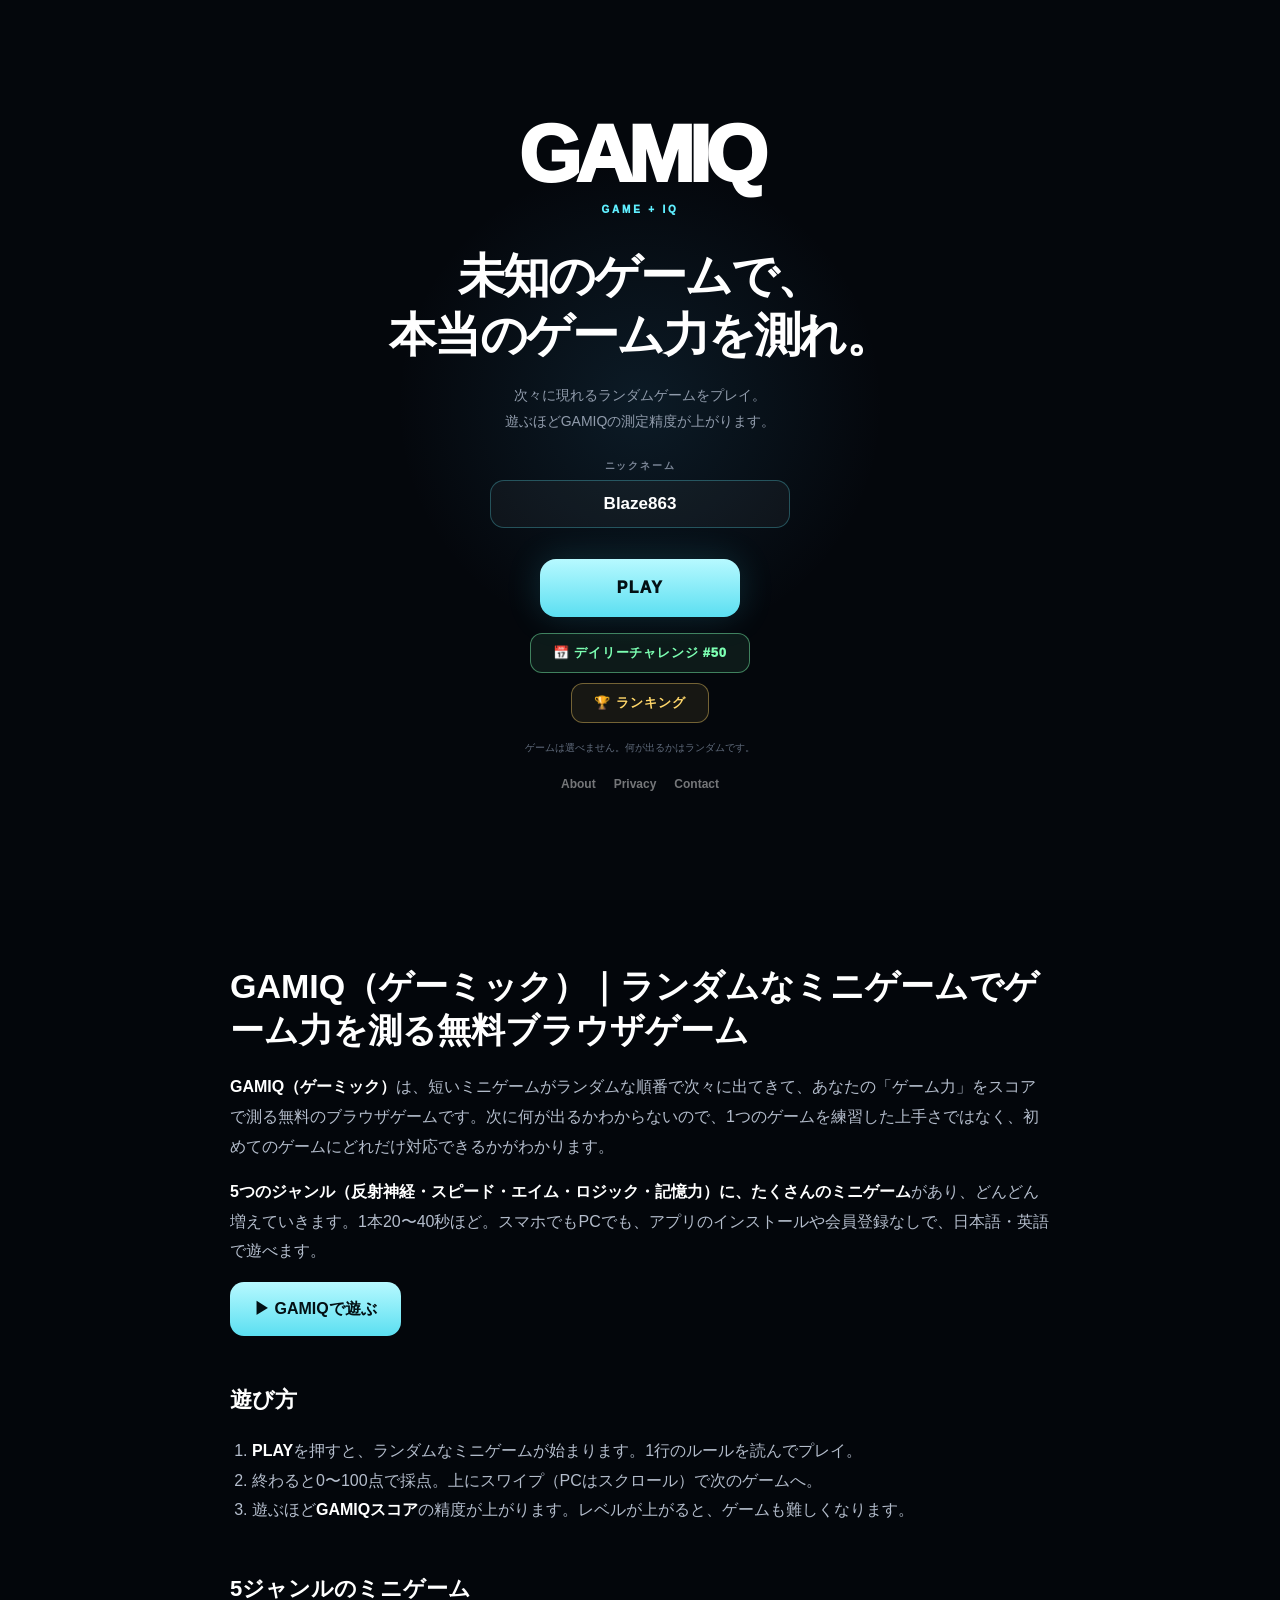
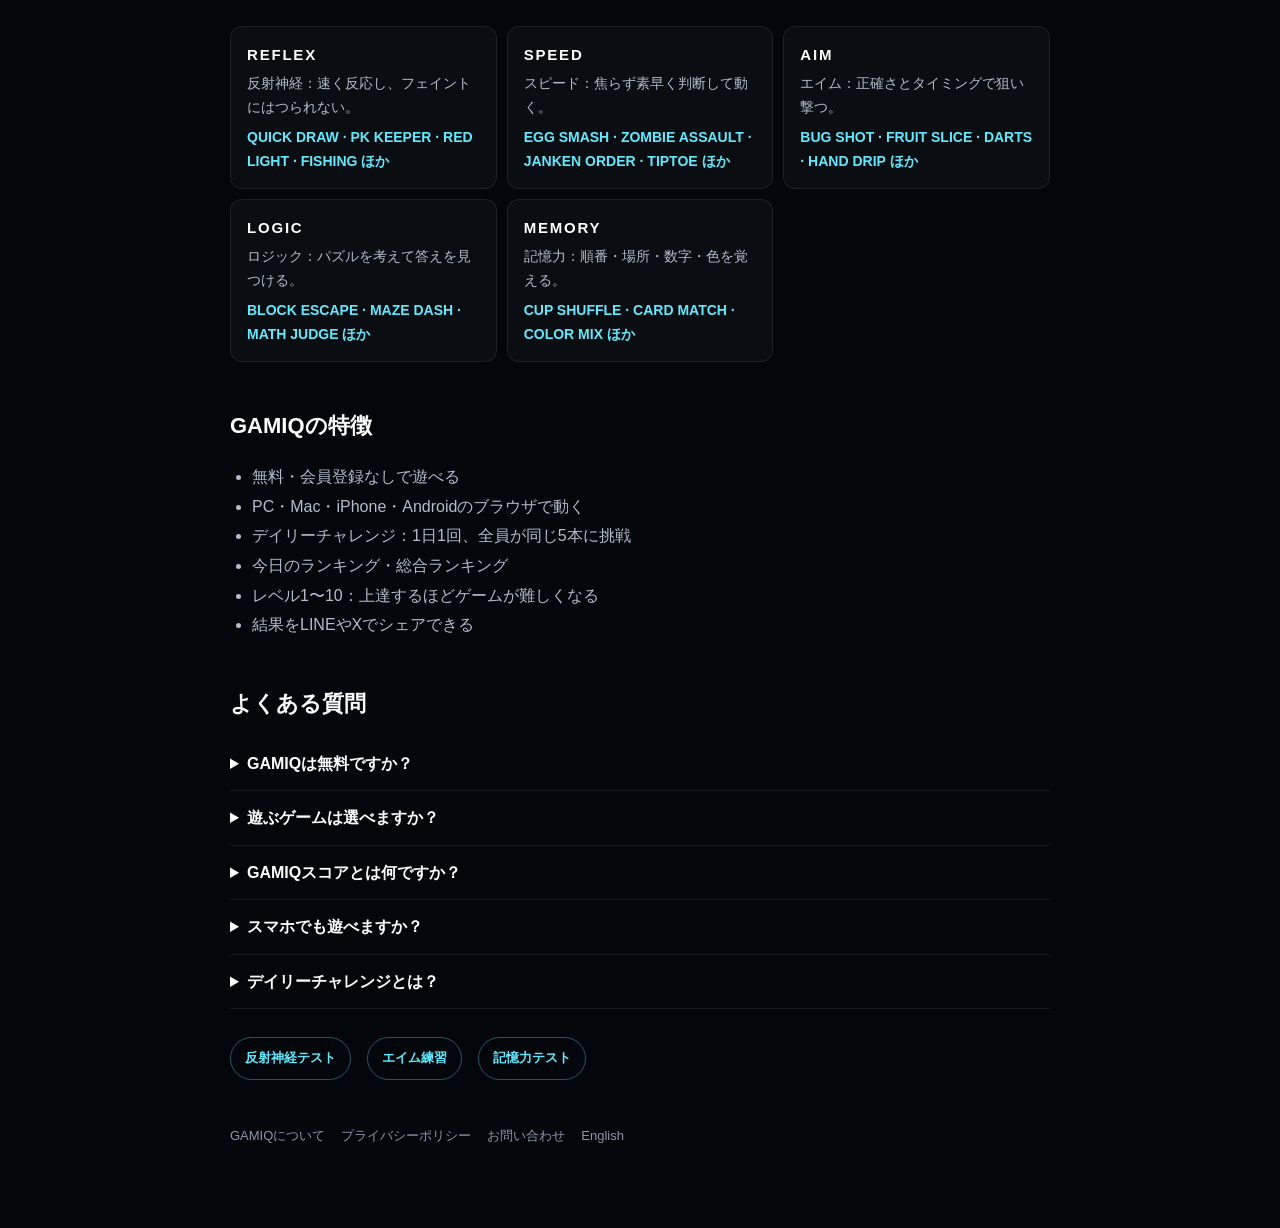
==== commit 358ac04c: "Update index.html" ====
--- a/ja/index.html
+++ b/ja/index.html
@@ -22,6 +22,13 @@
   <link rel="icon" href="/favicon.svg" type="image/svg+xml">
   <link rel="icon" href="/favicon-32.png" sizes="32x32" type="image/png">
   <link rel="apple-touch-icon" href="/apple-touch-icon.png">
+
+  <!-- Add to Home Screen (app mode) -->
+  <link rel="manifest" href="/manifest.json">
+  <meta name="mobile-web-app-capable" content="yes">
+  <meta name="apple-mobile-web-app-capable" content="yes">
+  <meta name="apple-mobile-web-app-title" content="GAMIQ">
+  <meta name="apple-mobile-web-app-status-bar-style" content="black">
 
   <!-- Link preview (LINE, X, Facebook, Discord...) -->
   <meta property="og:type" content="website">
--- a/js/styles.css
+++ b/js/styles.css
@@ -18462,3 +18462,83 @@
   100%{ transform:translate(-50%,-50%) scale(1) rotate(0); }
 }
 .tp-state.hide{ display:none; }
+
+
+
+/* ==========================================
+   STEP 88: ADD TO HOME SCREEN
+   ========================================== */
+.gq-install{
+  position:fixed; left:50%; bottom:calc(14px + env(safe-area-inset-bottom));
+  z-index:9000; width:min(420px, calc(100% - 24px));
+  display:flex; align-items:center; gap:10px;
+  padding:10px 10px 10px 12px; border-radius:18px;
+  background:#101a26; color:#fff;
+  box-shadow:0 0 0 1px rgba(95,239,255,.35), 0 14px 40px rgba(0,0,0,.55);
+  transform:translate(-50%, 140%); transition:transform .3s ease;
+  font-family:inherit;
+}
+.gq-install.show{ transform:translate(-50%, 0); }
+.gq-install img{ width:44px; height:44px; border-radius:11px; flex:none; }
+.gq-install-text{ flex:1; min-width:0; display:flex; flex-direction:column; gap:2px; }
+.gq-install-text b{ font-size:14px; font-weight:900; line-height:1.25; }
+.gq-install-text span{ font-size:12px; color:#9fb0c4; line-height:1.3; }
+.gq-install-add{
+  flex:none; border:0; border-radius:999px; padding:10px 16px;
+  background:#5fefff; color:#04121a; font:inherit; font-size:14px; font-weight:900; cursor:pointer;
+}
+.gq-install-close{
+  flex:none; width:30px; height:30px; border:0; border-radius:50%;
+  background:rgba(255,255,255,.1); color:#cfd8e3; font-size:18px; line-height:1; cursor:pointer;
+}
+.gq-install.howto{ display:block; padding:14px 16px; }
+.gq-install-how b{ display:block; font-size:15px; font-weight:900; margin-bottom:6px; }
+.gq-install-how ol{ margin:0 0 12px; padding-left:20px; font-size:13px; line-height:1.7; color:#dbe5ef; }
+.gq-install-how ol b{ display:inline; font-size:inherit; color:#5fefff; margin:0; }
+.gq-install-how .gq-install-add{ width:100%; }
+.gq-install-arrow{
+  position:absolute; left:50%; bottom:-12px; margin-left:-10px;
+  width:0; height:0; border:10px solid transparent; border-top-color:#101a26; border-bottom:0;
+}
+
+
+
+/* STEP 88b: install card at the top (iPhone Chrome) */
+.gq-install.top{
+  top:calc(14px + env(safe-area-inset-top)); bottom:auto;
+  transform:translate(-50%, 0);
+}
+.gq-install-arrow.up{
+  top:-12px; bottom:auto; right:22px; left:auto; margin-left:0;
+  border-top:0; border-bottom:10px solid #101a26;
+}
+
+/* ==========================================
+   STEP 89: HAND DRIP (3D)
+   ========================================== */
+.cf-stage{ background:#2a1d16; min-height:320px; cursor:crosshair; }
+.cf-world, .cf-world canvas{ position:absolute; inset:0; width:100%; height:100%; display:block; }
+.cf-tip{ left:50%; top:10px; z-index:2; transition:background .2s; }
+.cf-tip.good{ background:rgba(20,130,75,.9); }
+.cf-tip.warn{ background:rgba(200,130,0,.92); }
+.cf-tip.bad{ background:rgba(210,40,60,.94); }
+.cf-tip.stop{
+  background:#ff2d48; font-size:17px; padding:8px 18px;
+  box-shadow:0 0 0 3px #fff; animation:cf-stop .4s ease-in-out infinite alternate;
+}
+@keyframes cf-stop{ to{ transform:translateX(-50%) scale(1.08); } }
+.cf-line-label{
+  position:absolute; transform:translate(4px,-50%);
+  padding:2px 7px; border-radius:6px; background:#ff4d6d; color:#fff;
+  font-size:11px; font-weight:900; white-space:nowrap; pointer-events:none;
+}
+.cf-done{
+  left:50%; right:auto; top:38%; bottom:auto;
+  transform:translate(-50%,-50%) scale(.9);
+  padding:10px 22px; border-radius:999px;
+  font-size:22px; cursor:default; pointer-events:none;
+  opacity:0; transition:opacity .2s, transform .2s;
+}
+.cf-done.show{ opacity:1; transform:translate(-50%,-50%) scale(1); }
+.cf-done.perfect{ background:#ffd76a; color:#3a2600; box-shadow:0 0 0 4px #fff; }
+.cf-done.bad{ background:#ff2d48; color:#fff; box-shadow:0 0 0 4px #fff; }
